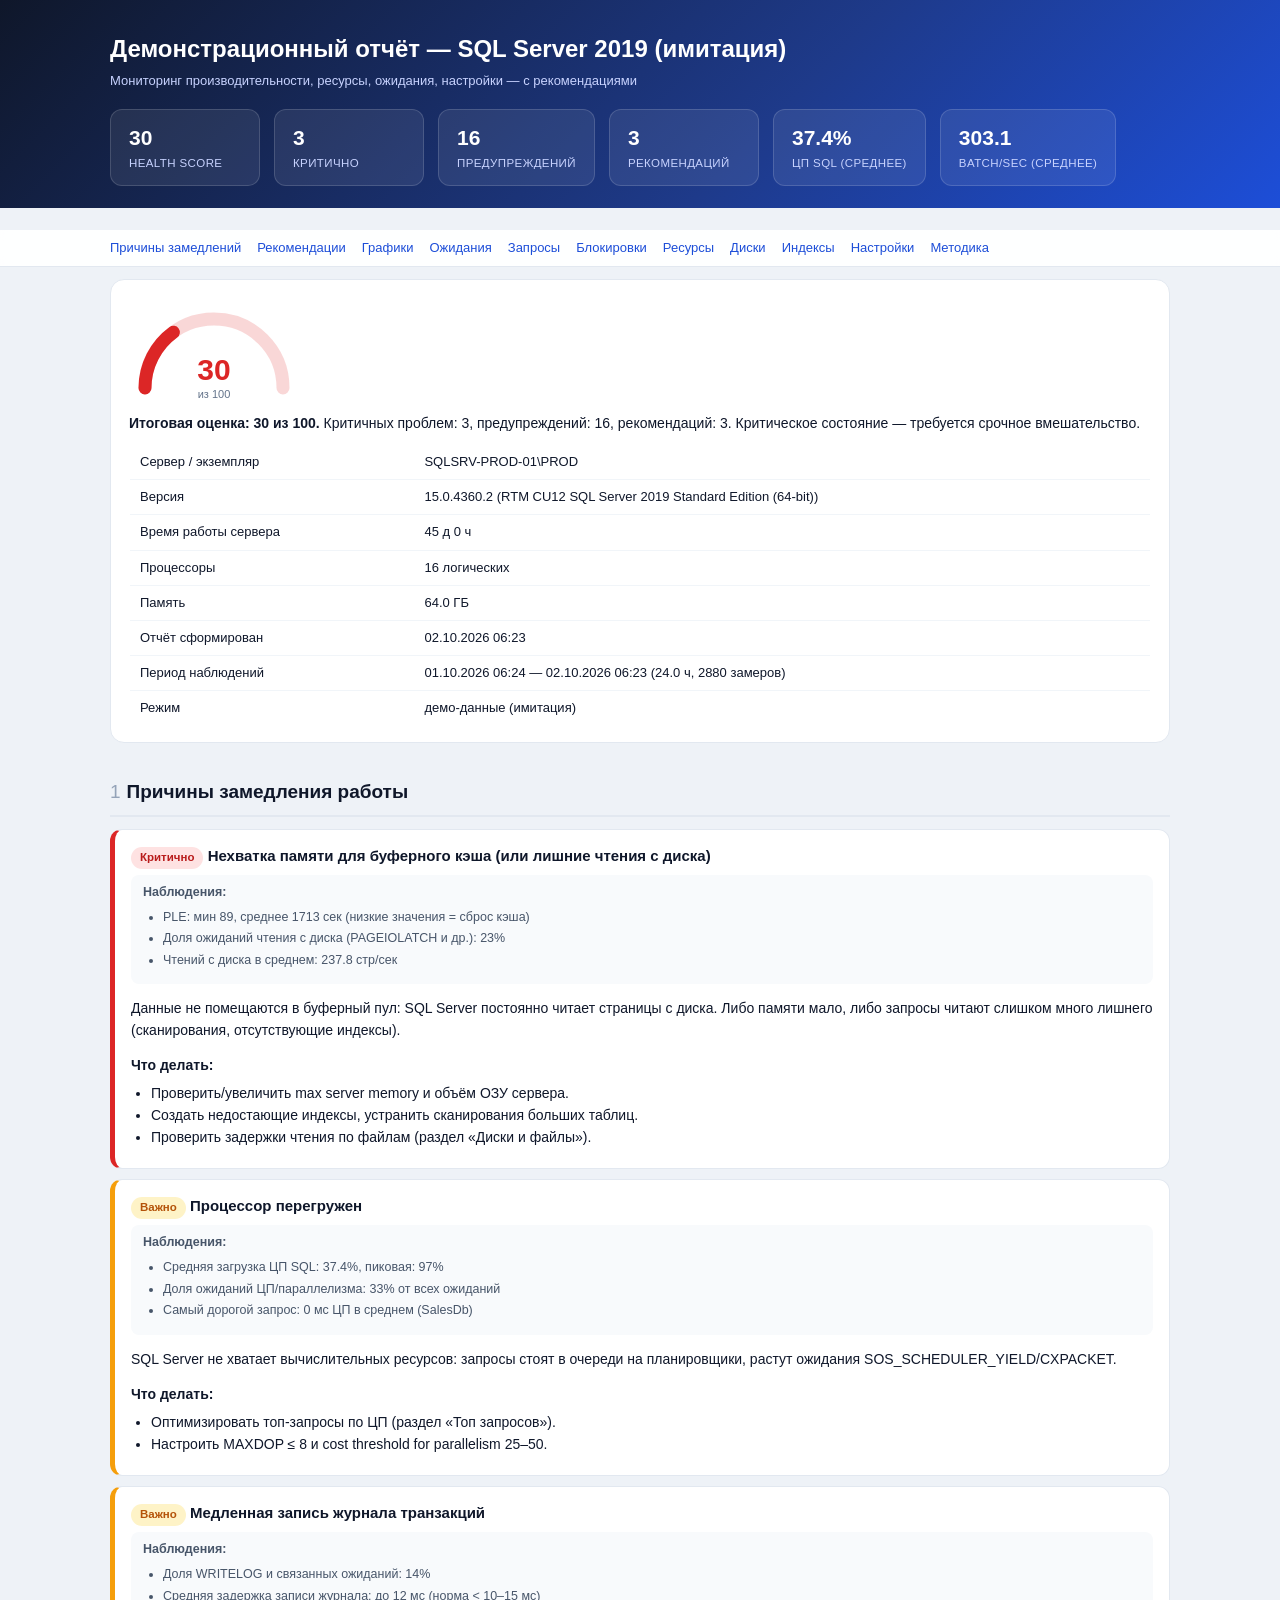
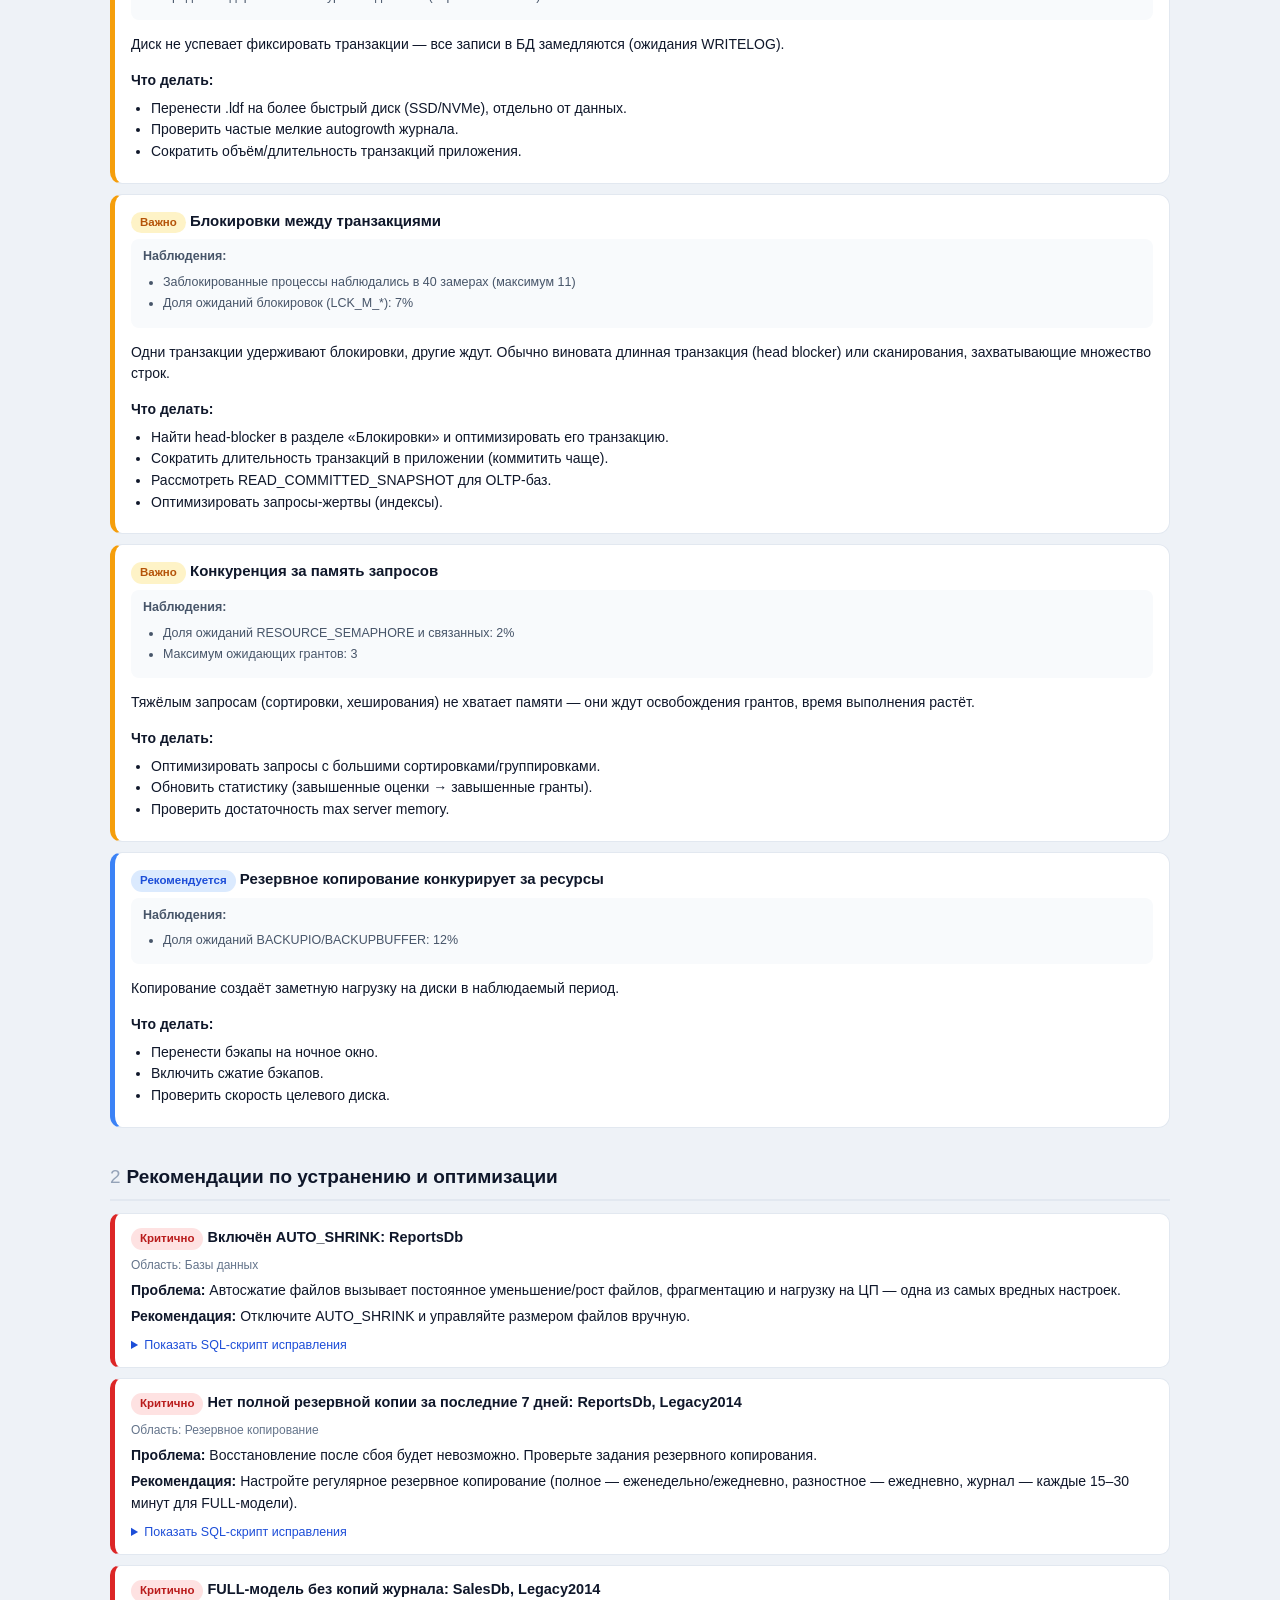
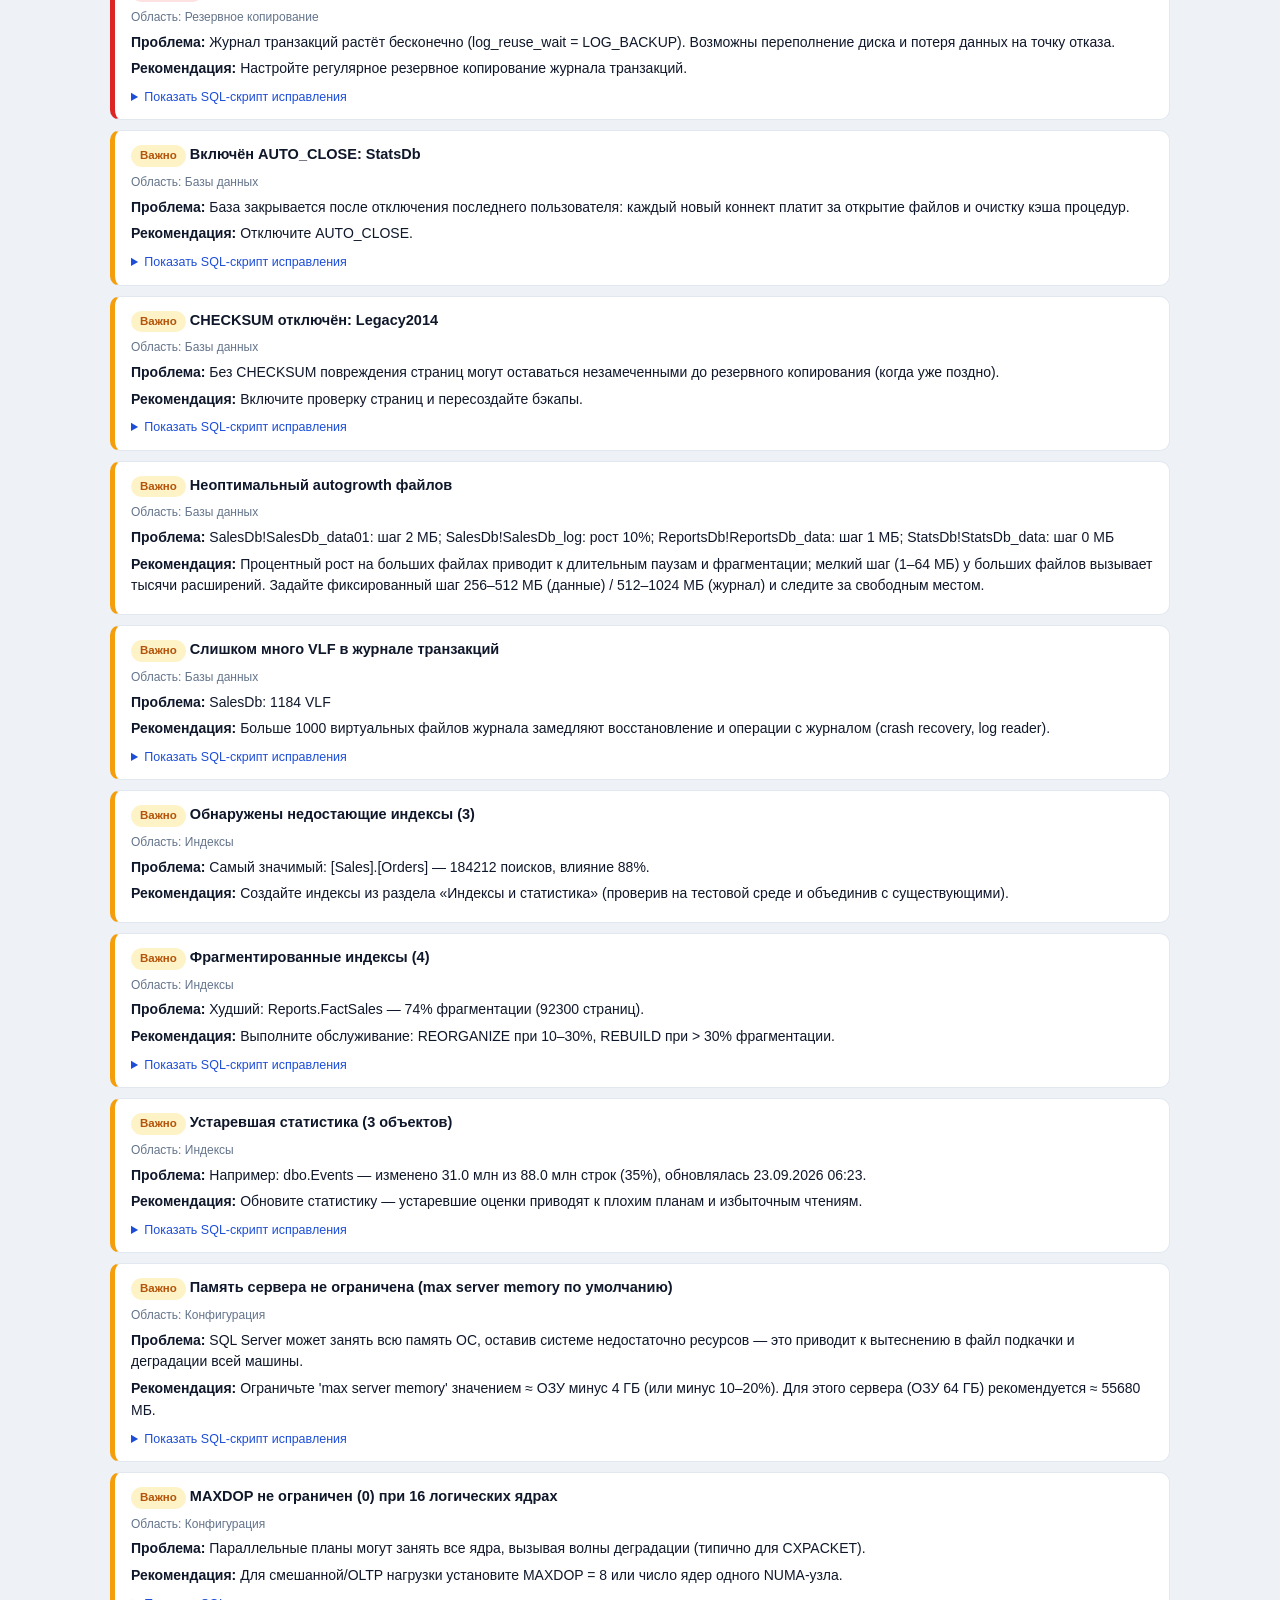
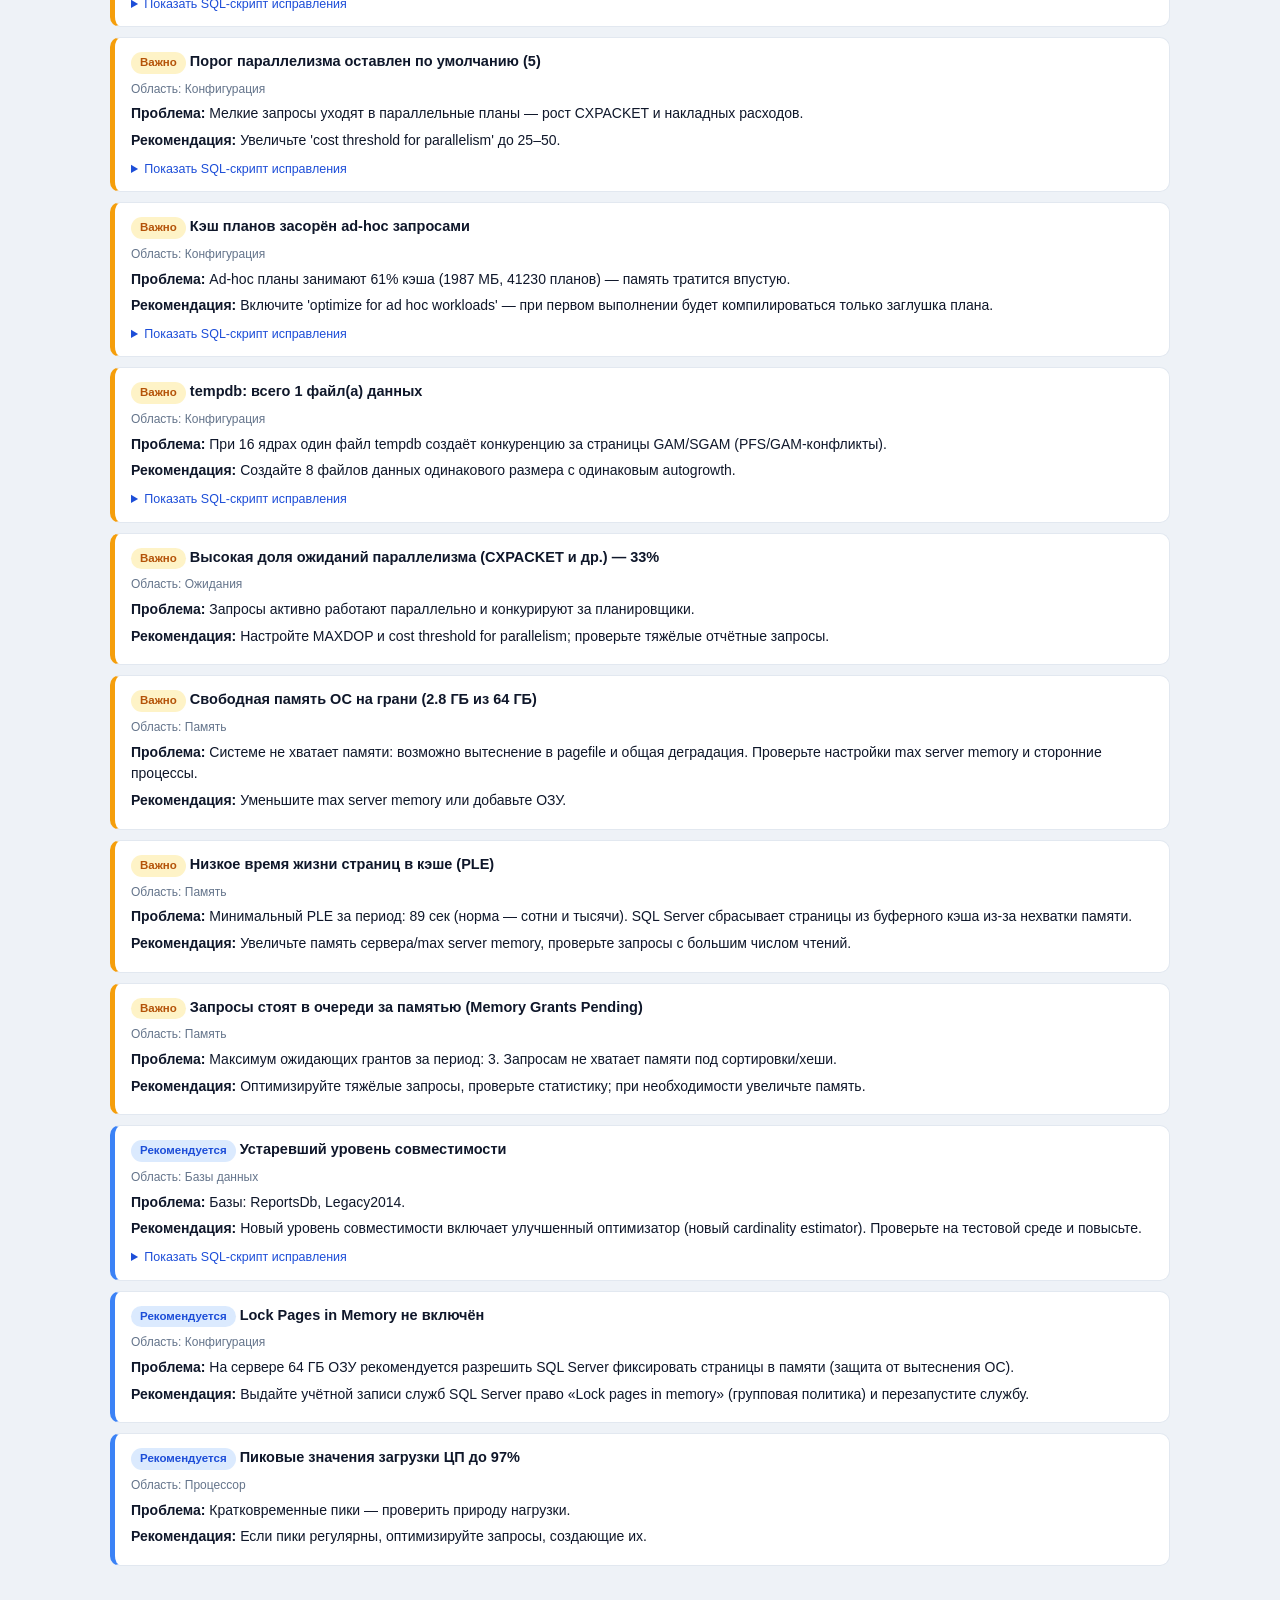
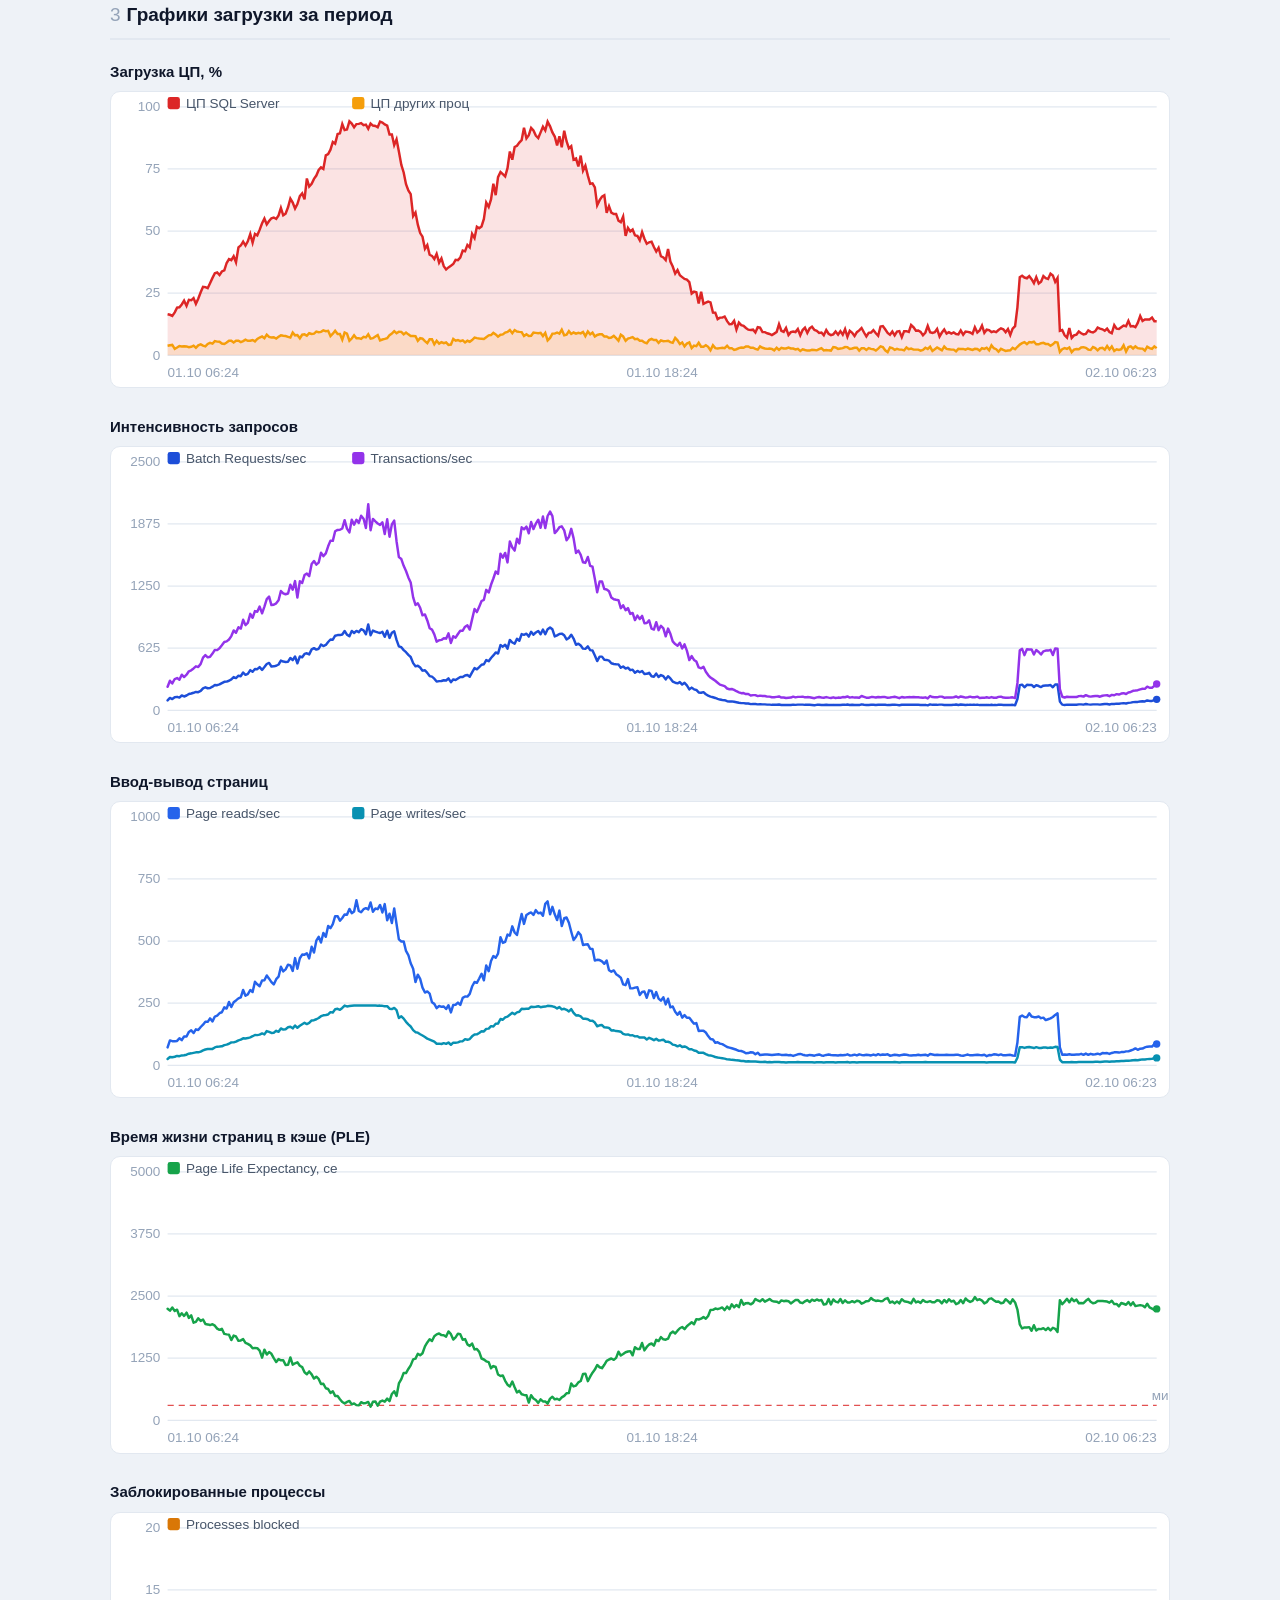
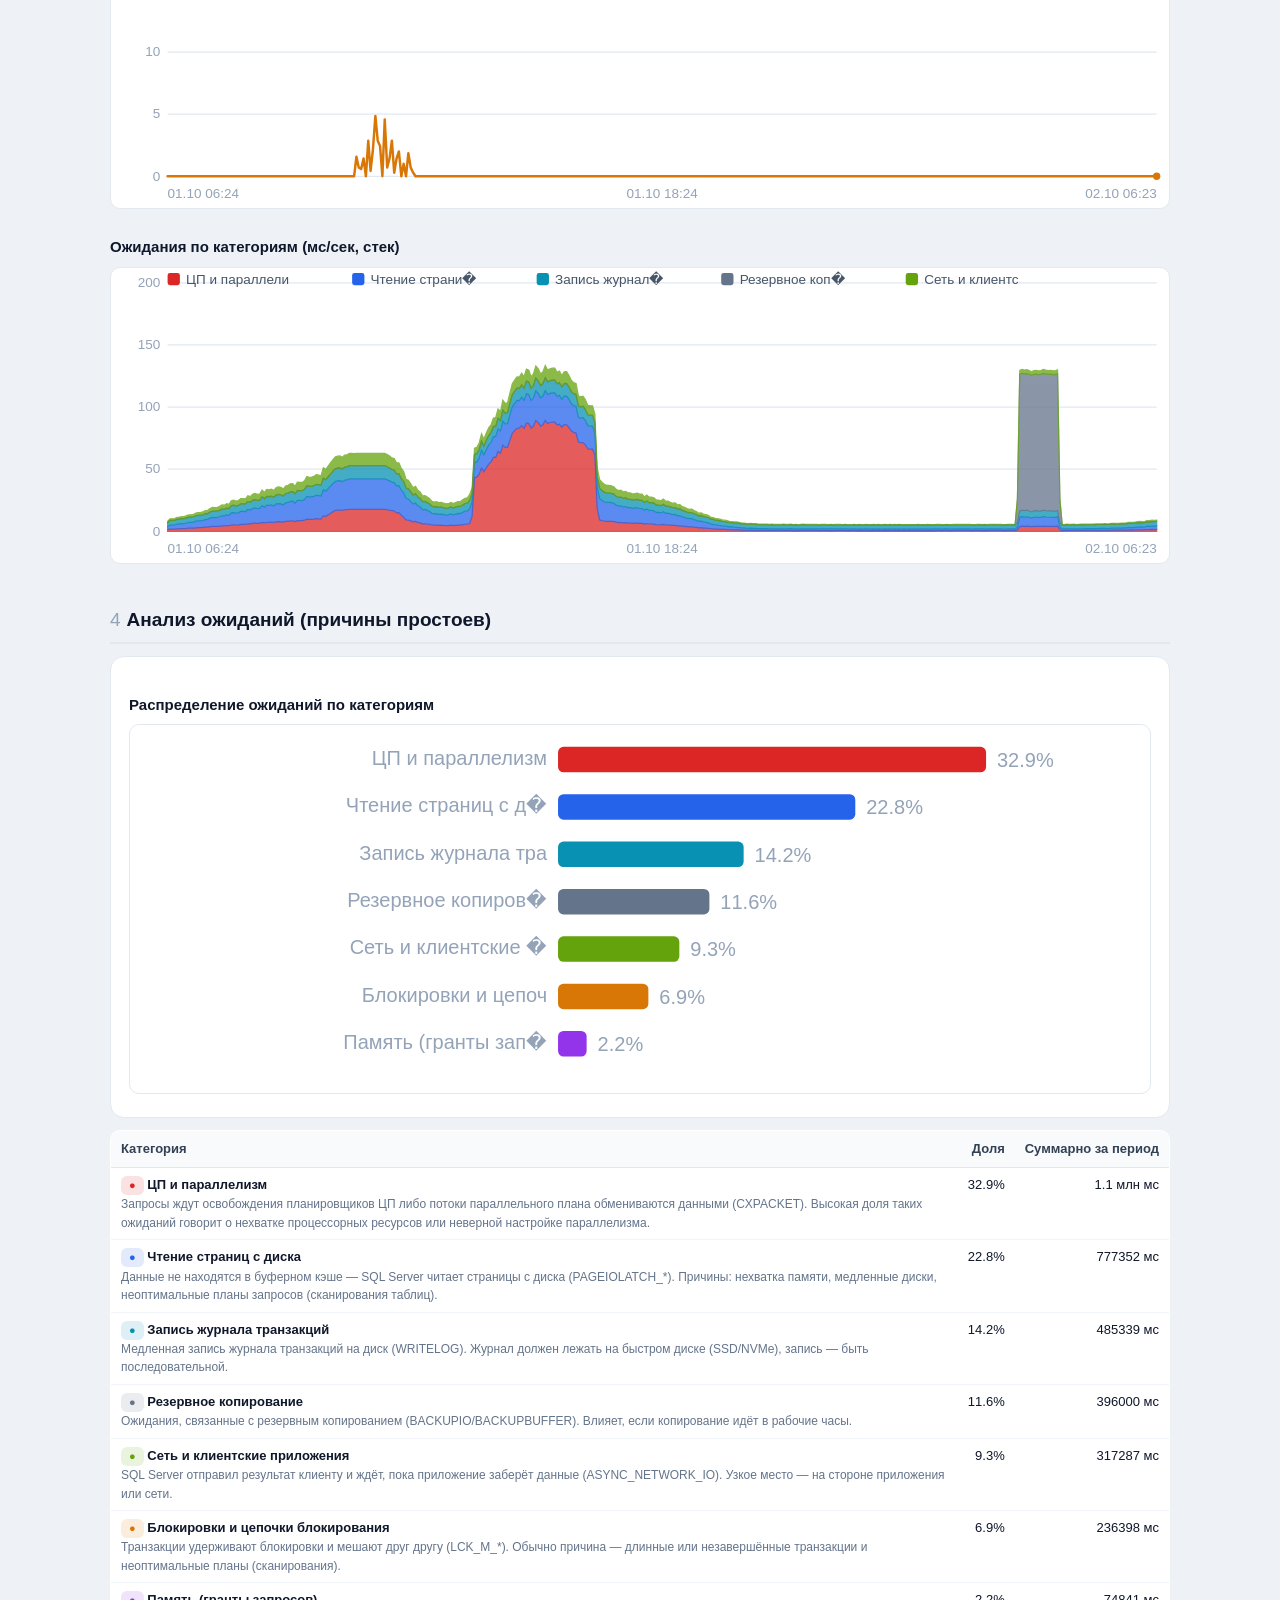
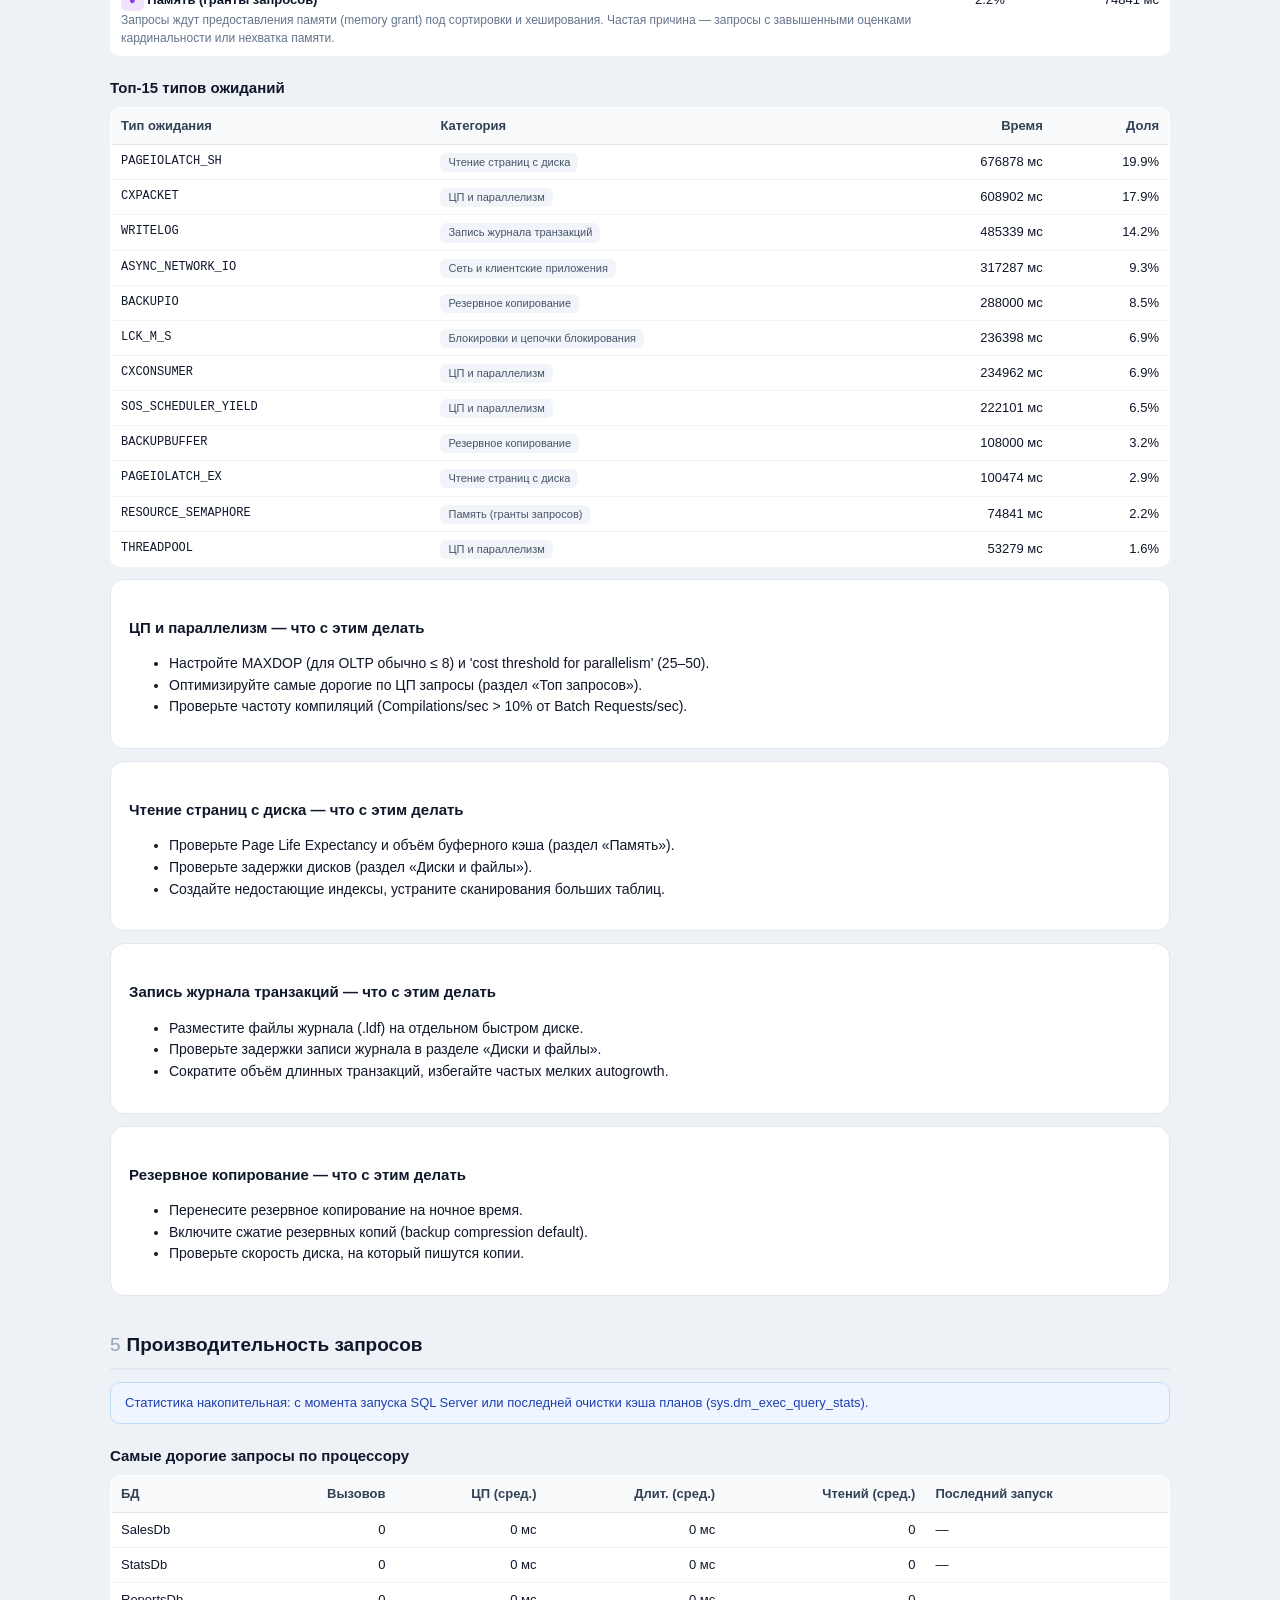
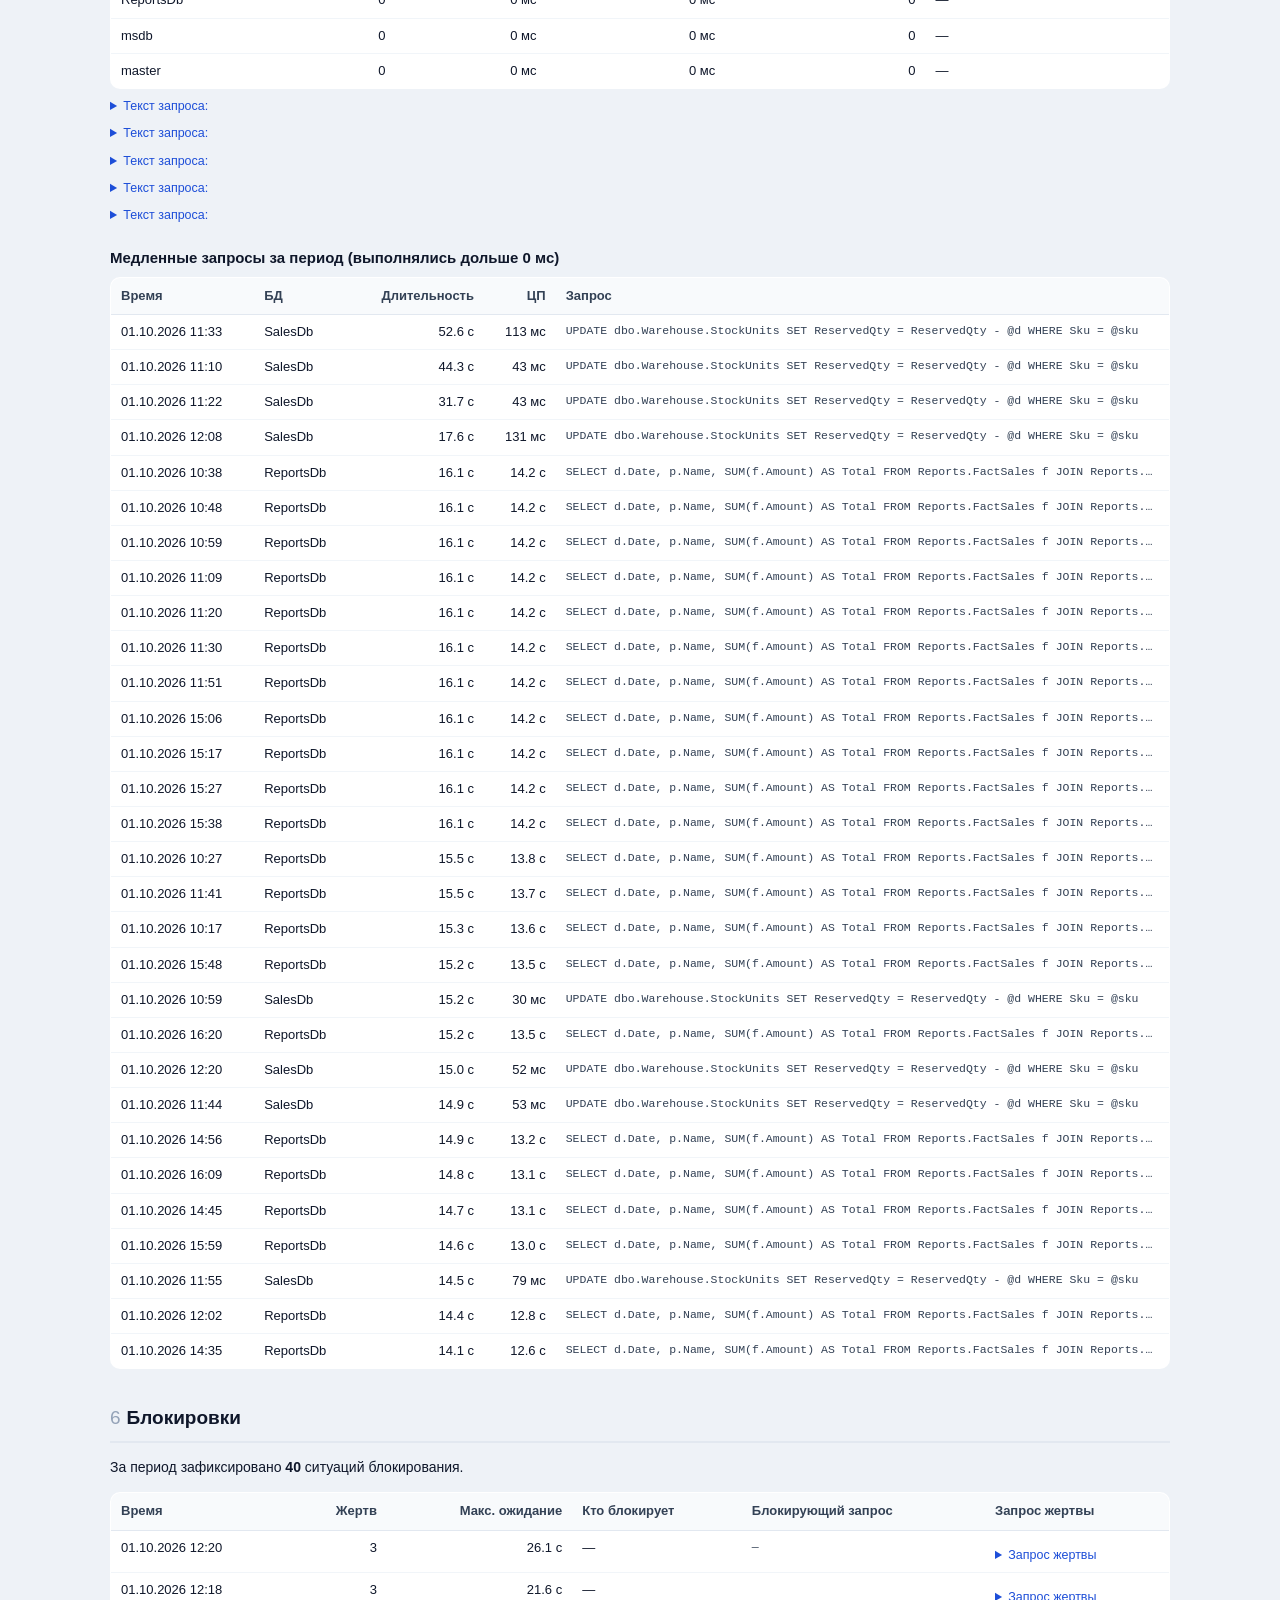
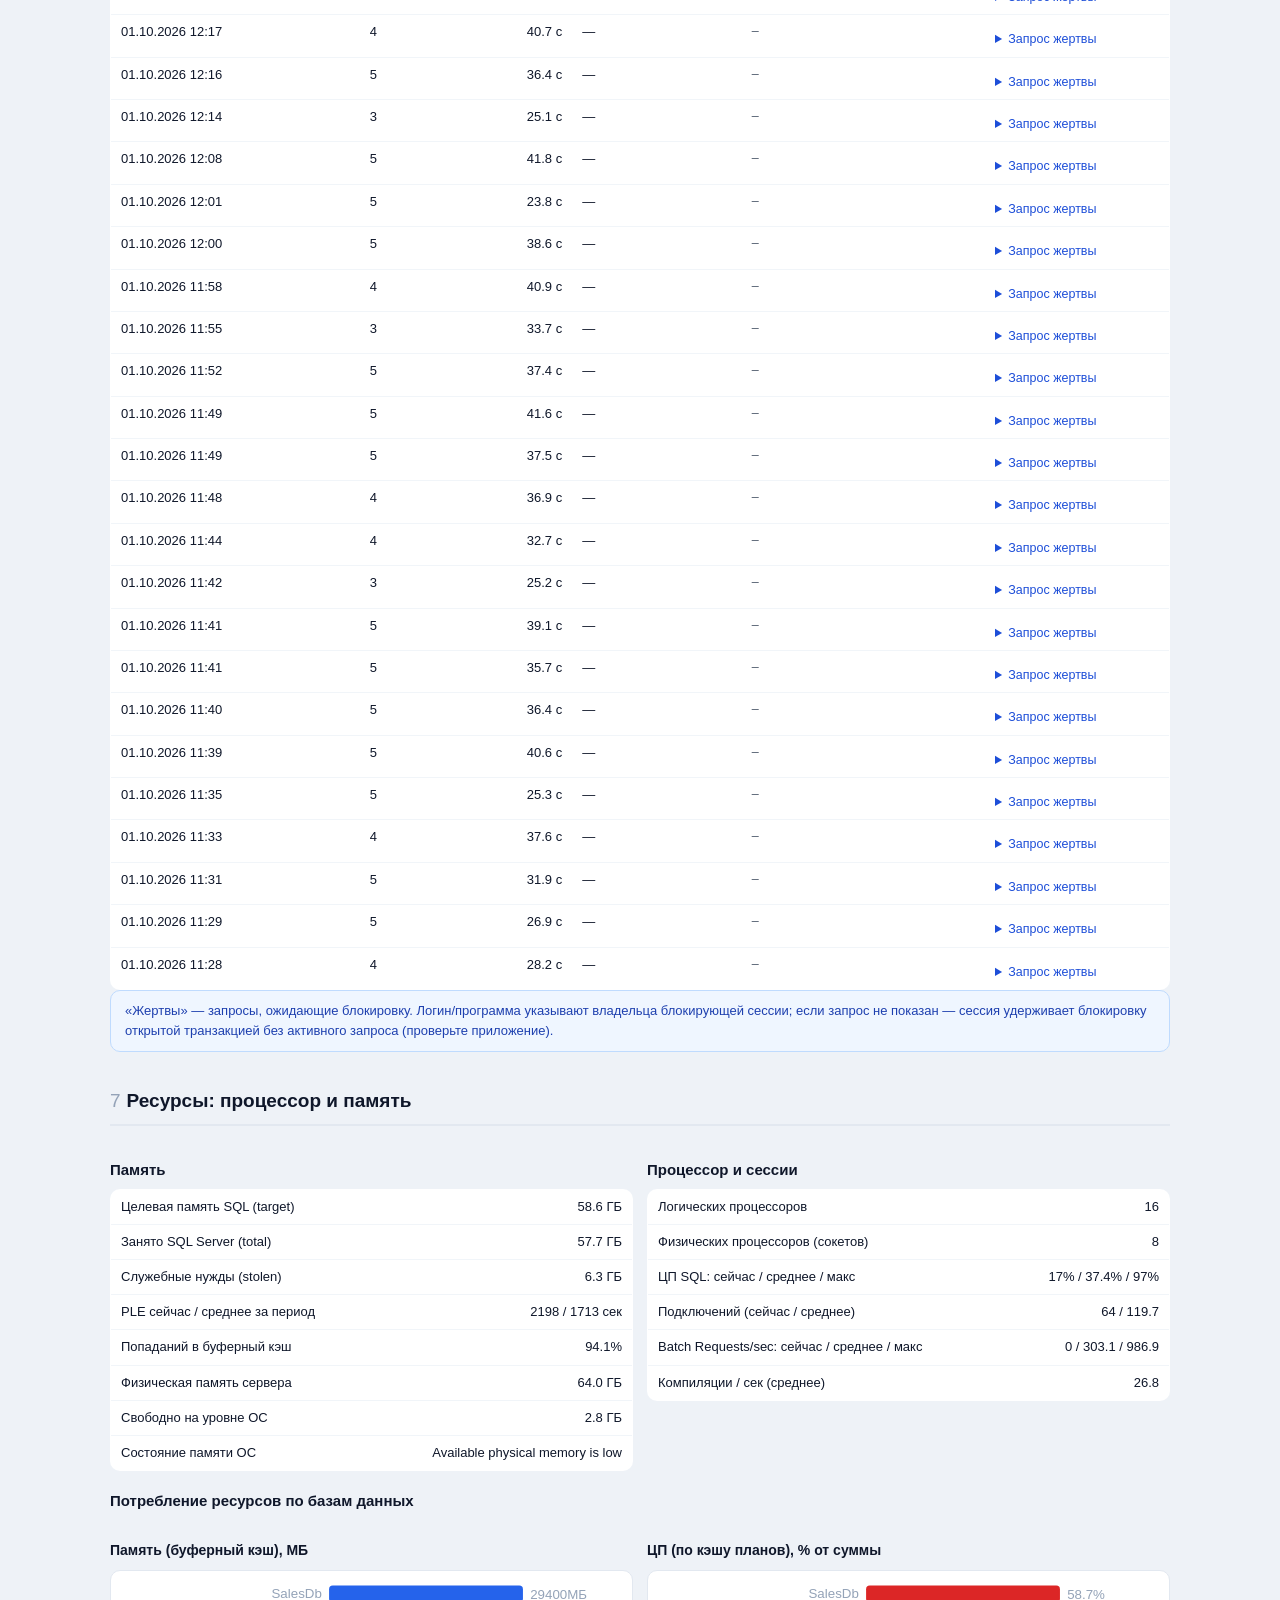
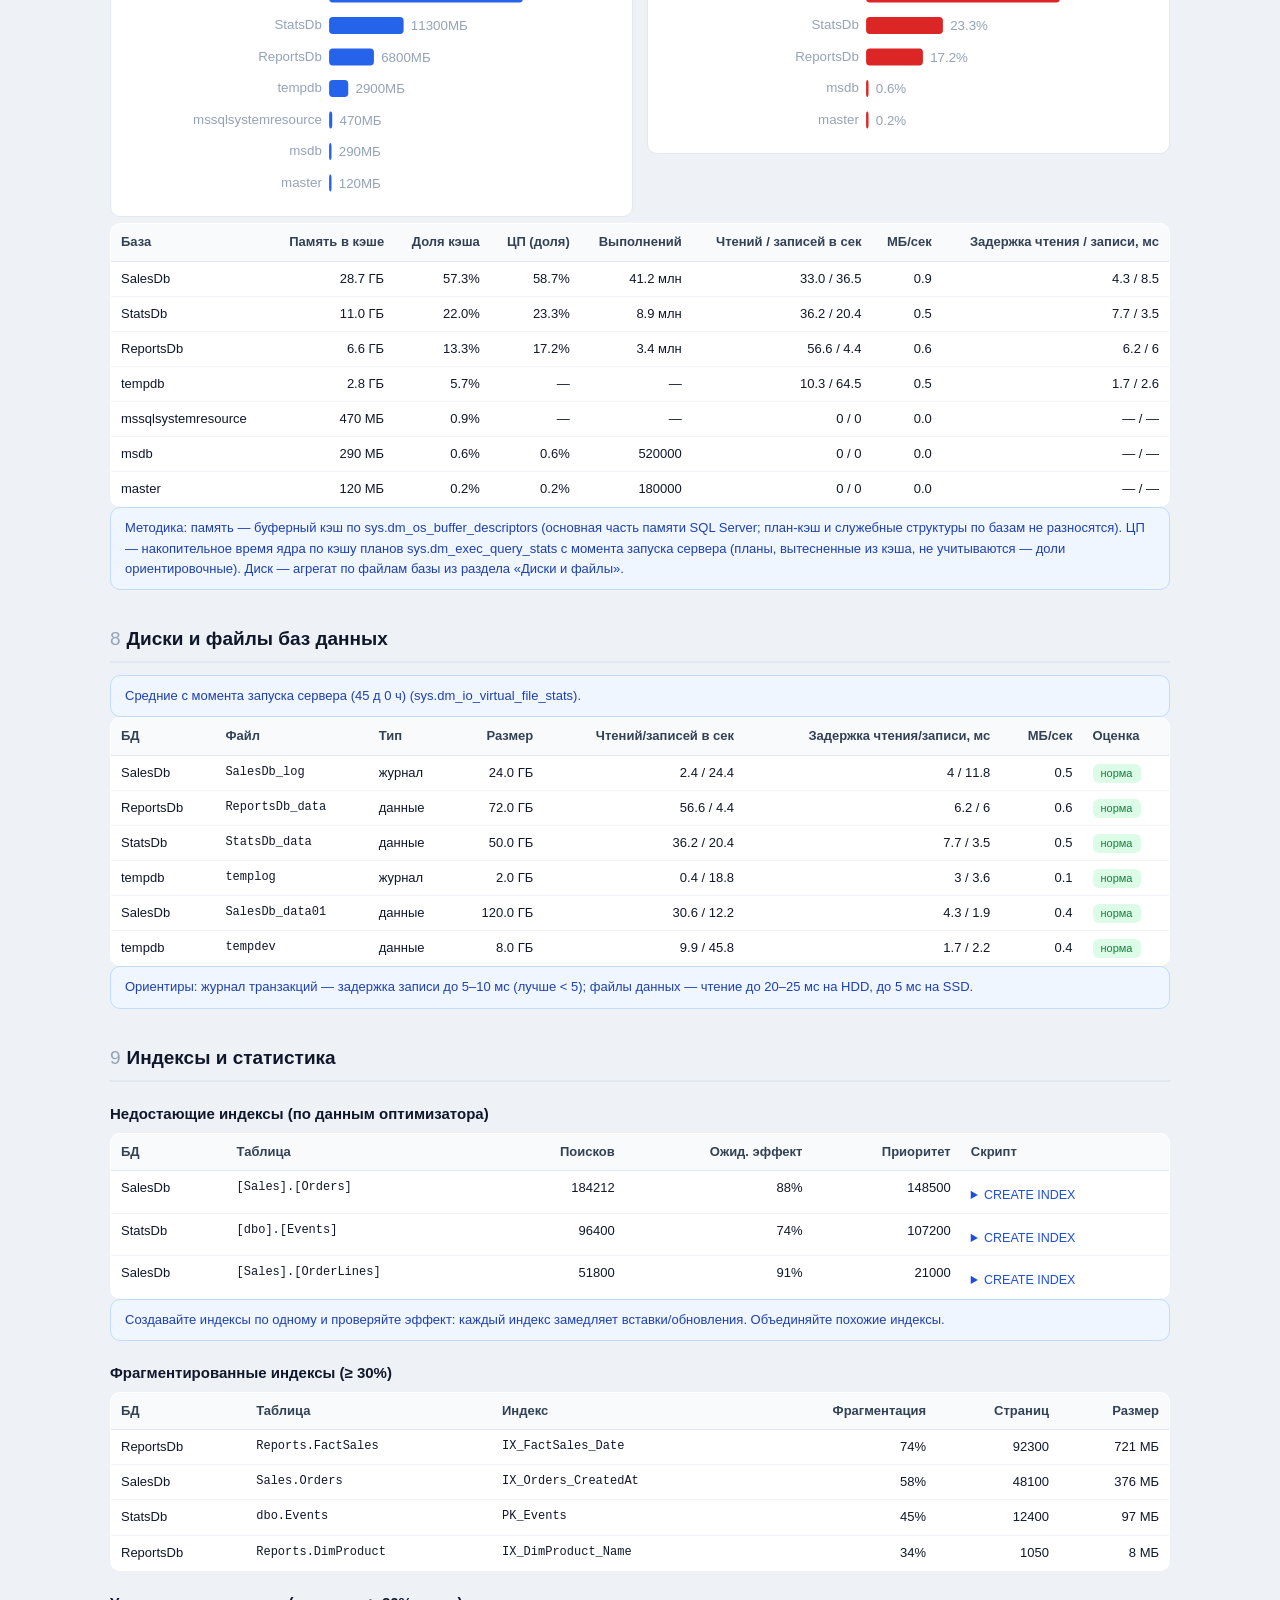
==== Демо-отчёт (Go-версия).html @ 81100adf "1" ====
<!DOCTYPE html><html lang='ru'><head><meta charset='utf-8'>
<meta name='viewport' content='width=device-width, initial-scale=1'>
<title>Демонстрационный отчёт — SQL Server 2019 (имитация)</title><style>
:root{--ink:#0f172a;--mut:#64748b;--line:#e2e8f0;--bg:#eef2f7;--card:#fff;--acc:#1d4ed8}
*{box-sizing:border-box}
body{margin:0;font:14px/1.55 'Segoe UI',Roboto,Arial,sans-serif;color:var(--ink);background:var(--bg)}
a{color:var(--acc);text-decoration:none}a:hover{text-decoration:underline}
.wrap{max-width:1100px;margin:0 auto;padding:0 20px 60px}
header.rep{background:linear-gradient(135deg,#0f172a 0%,#1e3a8a 60%,#1d4ed8 100%);color:#fff;
 padding:30px 20px 22px;margin-bottom:22px}
header.rep .wrap{padding-bottom:0}
h1{margin:0 0 4px;font-size:24px;font-weight:700}
.sub{color:#c7d2fe;font-size:13px}
.grid{display:flex;flex-wrap:wrap;gap:14px;margin-top:18px}
.kpi{background:rgba(255,255,255,.08);border:1px solid rgba(255,255,255,.15);border-radius:12px;
 padding:12px 18px;min-width:150px}
.kpi .v{font-size:21px;font-weight:700}
.kpi .l{font-size:11.5px;color:#c7d2fe;text-transform:uppercase;letter-spacing:.4px}
nav{position:sticky;top:0;background:#ffffffee;backdrop-filter:blur(6px);border-bottom:1px solid var(--line);
 z-index:5;padding:8px 20px;font-size:13px}
nav .wrap{padding-bottom:0;display:flex;flex-wrap:wrap;gap:4px 16px}
h2{font-size:19px;margin:34px 0 12px;padding-bottom:8px;border-bottom:2px solid var(--line)}
h2 .num{color:#94a3b8;font-weight:500;margin-right:6px}
h3{font-size:15px;margin:20px 0 8px}
.card{background:var(--card);border:1px solid var(--line);border-radius:14px;padding:16px 18px;margin:12px 0}
table{width:100%;border-collapse:collapse;font-size:13px;background:var(--card);
 border:1px solid var(--line);border-radius:10px;overflow:hidden}
th{background:#f8fafc;text-align:left;padding:8px 10px;font-weight:600;color:#334155;
 border-bottom:1px solid var(--line);white-space:nowrap}
td{padding:7px 10px;border-bottom:1px solid #f1f5f9;vertical-align:top}
tr:last-child td{border-bottom:0}
tr:hover td{background:#f8fafc}
td.r,th.r{text-align:right;white-space:nowrap}
.mono{font-family:Consolas,Menlo,monospace;font-size:12px}
.badge{display:inline-block;padding:2px 9px;border-radius:20px;font-size:11.5px;font-weight:600;white-space:nowrap}
.c-crit{background:#fee2e2;color:#b91c1c}.c-warn{background:#fef3c7;color:#b45309}
.c-info{background:#dbeafe;color:#1d4ed8}.c-ok{background:#dcfce7;color:#15803d}
.tag{display:inline-block;padding:1px 8px;border-radius:6px;font-size:11px;background:#f1f5f9;color:#475569}
.tag.red{background:#fee2e2;color:#b91c1c}.tag.amber{background:#fef3c7;color:#b45309}
.tag.green{background:#dcfce7;color:#15803d}
.finding{border:1px solid var(--line);border-left:5px solid #94a3b8;border-radius:10px;
 background:var(--card);padding:12px 16px;margin:10px 0}
.finding.critical{border-left-color:#dc2626}.finding.warning{border-left-color:#f59e0b}
.finding.info{border-left-color:#3b82f6}.finding.ok{border-left-color:#16a34a}
.finding h4{margin:0 0 6px;font-size:14.5px}
.finding .meta{font-size:12px;color:var(--mut);margin-bottom:4px}
.finding p{margin:5px 0}
details{margin-top:8px}
details summary{cursor:pointer;font-size:12.5px;color:var(--acc);user-select:none}
details pre{background:#0f172a;color:#e2e8f0;border-radius:8px;padding:12px 14px;overflow-x:auto;
 font-size:12px;line-height:1.5}
.cause{border:1px solid var(--line);border-radius:12px;background:var(--card);padding:14px 16px;margin:10px 0}
.cause.critical{border-left:5px solid #dc2626}.cause.warning{border-left:5px solid #f59e0b}
.cause.info{border-left:5px solid #3b82f6}.cause.ok{border-left:5px solid #16a34a}
.cause h4{margin:0 0 6px;font-size:15px}
.cause ul{margin:6px 0;padding-left:20px}
.evidence{font-size:12.5px;color:#475569;background:#f8fafc;border-radius:8px;padding:8px 12px;margin:6px 0}
.evidence li{margin:2px 0}
.chart{width:100%;height:auto;background:var(--card);border:1px solid var(--line);border-radius:10px}
.chart text{font-family:'Segoe UI',Roboto,Arial,sans-serif}
.gridline{stroke:#e2e8f0;stroke-width:1}
.axis{font-size:11px;fill:#94a3b8}
.qtext{max-width:520px;overflow:hidden;text-overflow:ellipsis;white-space:nowrap;
 font-family:Consolas,Menlo,monospace;font-size:11.5px;color:#334155}
.two{display:grid;grid-template-columns:1fr 1fr;gap:14px}
@media(max-width:900px){.two{grid-template-columns:1fr}}
.note{background:#eff6ff;border:1px solid #bfdbfe;border-radius:10px;padding:10px 14px;font-size:13px;color:#1e40af}
.warnbox{background:#fffbeb;border:1px solid #fde68a;border-radius:10px;padding:10px 14px;font-size:13px;color:#92400e}
.footer{color:var(--mut);font-size:12px;text-align:center;margin-top:40px}
@media print{nav{display:none}body{background:#fff}.card,table{box-shadow:none}}
</style></head><body>
<header class='rep'><div class='wrap'>
<h1>Демонстрационный отчёт — SQL Server 2019 (имитация)</h1>
<div class='sub'>Мониторинг производительности, ресурсы, ожидания, настройки — с рекомендациями</div>
<div class='grid'><div class='kpi'><div class='v'>30</div><div class='l'>Health score</div></div><div class='kpi'><div class='v'>3</div><div class='l'>Критично</div></div><div class='kpi'><div class='v'>16</div><div class='l'>Предупреждений</div></div><div class='kpi'><div class='v'>3</div><div class='l'>Рекомендаций</div></div><div class='kpi'><div class='v'>37.4%</div><div class='l'>ЦП SQL (среднее)</div></div><div class='kpi'><div class='v'>303.1</div><div class='l'>Batch/sec (среднее)</div></div></div>
</div></header>
<nav><div class='wrap'><a href='#causes'>Причины замедлений</a>
<a href='#recs'>Рекомендации</a><a href='#charts'>Графики</a><a href='#waits'>Ожидания</a>
<a href='#queries'>Запросы</a><a href='#blocking'>Блокировки</a><a href='#resources'>Ресурсы</a>
<a href='#disks'>Диски</a><a href='#indexes'>Индексы</a><a href='#settings'>Настройки</a>
<a href='#method'>Методика</a></div></nav>
<div class='wrap'>
<div class='card score-wrap'>
  <div><svg viewBox='0 0 170 110' width='170' height='110' role='img'><path d='M 16.0 92.0 A 69.0 69.0 0 0 1 154.0 92.0' fill='none' stroke='#dc2626' stroke-width='13' stroke-linecap='round' opacity='.18'/><path d='M 16.0 92.0 A 69.0 69.0 0 0 1 44.4 36.2' fill='none' stroke='#dc2626' stroke-width='13' stroke-linecap='round'/><text x='85' y='84' text-anchor='middle' font-size='30' font-weight='700' fill='#dc2626'>30</text><text x='85' y='102' text-anchor='middle' font-size='11' fill='#64748b'>из 100</text></svg></div>
  <div style='flex:1'>
    <b>Итоговая оценка: 30 из 100.</b> Критичных проблем: 3, предупреждений: 16, рекомендаций: 3. Критическое состояние — требуется срочное вмешательство.
    <table style='margin-top:10px'><tr><td>Сервер / экземпляр</td><td>SQLSRV-PROD-01\PROD</td></tr><tr><td>Версия</td><td>15.0.4360.2 (RTM CU12 SQL Server 2019 Standard Edition (64-bit))</td></tr><tr><td>Время работы сервера</td><td>45 д 0 ч</td></tr><tr><td>Процессоры</td><td>16 логических</td></tr><tr><td>Память</td><td>64.0 ГБ</td></tr><tr><td>Отчёт сформирован</td><td>02.10.2026 06:23</td></tr><tr><td>Период наблюдений</td><td>01.10.2026 06:24 — 02.10.2026 06:23 (24.0 ч, 2880 замеров)</td></tr><tr><td>Режим</td><td>демо-данные (имитация)</td></tr></table>
  </div>
</div><h2 id='causes'><span class='num'>1</span>Причины замедления работы</h2><div class='cause critical'><h4><span class='badge c-crit'>Критично</span> Нехватка памяти для буферного кэша (или лишние чтения с диска)</h4><div class='evidence'><b>Наблюдения:</b><ul><li>PLE: мин 89, среднее 1713 сек (низкие значения = сброс кэша)</li><li>Доля ожиданий чтения с диска (PAGEIOLATCH и др.): 23%</li><li>Чтений с диска в среднем: 237.8 стр/сек</li></ul></div><p>Данные не помещаются в буферный пул: SQL Server постоянно читает страницы с диска. Либо памяти мало, либо запросы читают слишком много лишнего (сканирования, отсутствующие индексы).</p><b>Что делать:</b><ul><li>Проверить/увеличить max server memory и объём ОЗУ сервера.</li><li>Создать недостающие индексы, устранить сканирования больших таблиц.</li><li>Проверить задержки чтения по файлам (раздел «Диски и файлы»).</li></ul></div><div class='cause warning'><h4><span class='badge c-warn'>Важно</span> Процессор перегружен</h4><div class='evidence'><b>Наблюдения:</b><ul><li>Средняя загрузка ЦП SQL: 37.4%, пиковая: 97%</li><li>Доля ожиданий ЦП/параллелизма: 33% от всех ожиданий</li><li>Самый дорогой запрос: 0 мс ЦП в среднем (SalesDb)</li></ul></div><p>SQL Server не хватает вычислительных ресурсов: запросы стоят в очереди на планировщики, растут ожидания SOS_SCHEDULER_YIELD/CXPACKET.</p><b>Что делать:</b><ul><li>Оптимизировать топ-запросы по ЦП (раздел «Топ запросов»).</li><li>Настроить MAXDOP ≤ 8 и cost threshold for parallelism 25–50.</li></ul></div><div class='cause warning'><h4><span class='badge c-warn'>Важно</span> Медленная запись журнала транзакций</h4><div class='evidence'><b>Наблюдения:</b><ul><li>Доля WRITELOG и связанных ожиданий: 14%</li><li>Средняя задержка записи журнала: до 12 мс (норма &lt; 10–15 мс)</li></ul></div><p>Диск не успевает фиксировать транзакции — все записи в БД замедляются (ожидания WRITELOG).</p><b>Что делать:</b><ul><li>Перенести .ldf на более быстрый диск (SSD/NVMe), отдельно от данных.</li><li>Проверить частые мелкие autogrowth журнала.</li><li>Сократить объём/длительность транзакций приложения.</li></ul></div><div class='cause warning'><h4><span class='badge c-warn'>Важно</span> Блокировки между транзакциями</h4><div class='evidence'><b>Наблюдения:</b><ul><li>Заблокированные процессы наблюдались в 40 замерах (максимум 11)</li><li>Доля ожиданий блокировок (LCK_M_*): 7%</li></ul></div><p>Одни транзакции удерживают блокировки, другие ждут. Обычно виновата длинная транзакция (head blocker) или сканирования, захватывающие множество строк.</p><b>Что делать:</b><ul><li>Найти head-blocker в разделе «Блокировки» и оптимизировать его транзакцию.</li><li>Сократить длительность транзакций в приложении (коммитить чаще).</li><li>Рассмотреть READ_COMMITTED_SNAPSHOT для OLTP-баз.</li><li>Оптимизировать запросы-жертвы (индексы).</li></ul></div><div class='cause warning'><h4><span class='badge c-warn'>Важно</span> Конкуренция за память запросов</h4><div class='evidence'><b>Наблюдения:</b><ul><li>Доля ожиданий RESOURCE_SEMAPHORE и связанных: 2%</li><li>Максимум ожидающих грантов: 3</li></ul></div><p>Тяжёлым запросам (сортировки, хеширования) не хватает памяти — они ждут освобождения грантов, время выполнения растёт.</p><b>Что делать:</b><ul><li>Оптимизировать запросы с большими сортировками/группировками.</li><li>Обновить статистику (завышенные оценки → завышенные гранты).</li><li>Проверить достаточность max server memory.</li></ul></div><div class='cause info'><h4><span class='badge c-info'>Рекомендуется</span> Резервное копирование конкурирует за ресурсы</h4><div class='evidence'><b>Наблюдения:</b><ul><li>Доля ожиданий BACKUPIO/BACKUPBUFFER: 12%</li></ul></div><p>Копирование создаёт заметную нагрузку на диски в наблюдаемый период.</p><b>Что делать:</b><ul><li>Перенести бэкапы на ночное окно.</li><li>Включить сжатие бэкапов.</li><li>Проверить скорость целевого диска.</li></ul></div><h2 id='recs'><span class='num'>2</span>Рекомендации по устранению и оптимизации</h2><div class='finding critical'><h4><span class='badge c-crit'>Критично</span> Включён AUTO_SHRINK: ReportsDb</h4><div class='meta'>Область: Базы данных</div><p><b>Проблема:</b> Автосжатие файлов вызывает постоянное уменьшение/рост файлов, фрагментацию и нагрузку на ЦП — одна из самых вредных настроек.</p><p><b>Рекомендация:</b> Отключите AUTO_SHRINK и управляйте размером файлов вручную.</p><details><summary>Показать SQL-скрипт исправления</summary><pre>ALTER DATABASE [ReportsDb] SET AUTO_SHRINK OFF;</pre></details></div><div class='finding critical'><h4><span class='badge c-crit'>Критично</span> Нет полной резервной копии за последние 7 дней: ReportsDb, Legacy2014</h4><div class='meta'>Область: Резервное копирование</div><p><b>Проблема:</b> Восстановление после сбоя будет невозможно. Проверьте задания резервного копирования.</p><p><b>Рекомендация:</b> Настройте регулярное резервное копирование (полное — еженедельно/ежедневно, разностное — ежедневно, журнал — каждые 15–30 минут для FULL-модели).</p><details><summary>Показать SQL-скрипт исправления</summary><pre>BACKUP DATABASE [ReportsDb] TO DISK = N&#39;D:\Backup\ReportsDb.bak&#39; WITH COMPRESSION, INIT, CHECKSUM;
BACKUP DATABASE [Legacy2014] TO DISK = N&#39;D:\Backup\Legacy2014.bak&#39; WITH COMPRESSION, INIT, CHECKSUM;</pre></details></div><div class='finding critical'><h4><span class='badge c-crit'>Критично</span> FULL-модель без копий журнала: SalesDb, Legacy2014</h4><div class='meta'>Область: Резервное копирование</div><p><b>Проблема:</b> Журнал транзакций растёт бесконечно (log_reuse_wait = LOG_BACKUP). Возможны переполнение диска и потеря данных на точку отказа.</p><p><b>Рекомендация:</b> Настройте регулярное резервное копирование журнала транзакций.</p><details><summary>Показать SQL-скрипт исправления</summary><pre>BACKUP LOG [SalesDb] TO DISK = N&#39;D:\Backup\SalesDb_log.trn&#39; WITH COMPRESSION, INIT;
BACKUP LOG [Legacy2014] TO DISK = N&#39;D:\Backup\Legacy2014_log.trn&#39; WITH COMPRESSION, INIT;</pre></details></div><div class='finding warning'><h4><span class='badge c-warn'>Важно</span> Включён AUTO_CLOSE: StatsDb</h4><div class='meta'>Область: Базы данных</div><p><b>Проблема:</b> База закрывается после отключения последнего пользователя: каждый новый коннект платит за открытие файлов и очистку кэша процедур.</p><p><b>Рекомендация:</b> Отключите AUTO_CLOSE.</p><details><summary>Показать SQL-скрипт исправления</summary><pre>ALTER DATABASE [StatsDb] SET AUTO_CLOSE OFF;</pre></details></div><div class='finding warning'><h4><span class='badge c-warn'>Важно</span> CHECKSUM отключён: Legacy2014</h4><div class='meta'>Область: Базы данных</div><p><b>Проблема:</b> Без CHECKSUM повреждения страниц могут оставаться незамеченными до резервного копирования (когда уже поздно).</p><p><b>Рекомендация:</b> Включите проверку страниц и пересоздайте бэкапы.</p><details><summary>Показать SQL-скрипт исправления</summary><pre>ALTER DATABASE [Legacy2014] SET PAGE_VERIFY CHECKSUM;</pre></details></div><div class='finding warning'><h4><span class='badge c-warn'>Важно</span> Неоптимальный autogrowth файлов</h4><div class='meta'>Область: Базы данных</div><p><b>Проблема:</b> SalesDb!SalesDb_data01: шаг 2 МБ; SalesDb!SalesDb_log: рост 10%; ReportsDb!ReportsDb_data: шаг 1 МБ; StatsDb!StatsDb_data: шаг 0 МБ</p><p><b>Рекомендация:</b> Процентный рост на больших файлах приводит к длительным паузам и фрагментации; мелкий шаг (1–64 МБ) у больших файлов вызывает тысячи расширений. Задайте фиксированный шаг 256–512 МБ (данные) / 512–1024 МБ (журнал) и следите за свободным местом.</p></div><div class='finding warning'><h4><span class='badge c-warn'>Важно</span> Слишком много VLF в журнале транзакций</h4><div class='meta'>Область: Базы данных</div><p><b>Проблема:</b> SalesDb: 1184 VLF</p><p><b>Рекомендация:</b> Больше 1000 виртуальных файлов журнала замедляют восстановление и операции с журналом (crash recovery, log reader).</p><details><summary>Показать SQL-скрипт исправления</summary><pre>Уменьшите журнал до минимума и заново увеличьте крупными порциями (ALTER DATABASE ... MODIFY FILE (SIZE=...)).</pre></details></div><div class='finding warning'><h4><span class='badge c-warn'>Важно</span> Обнаружены недостающие индексы (3)</h4><div class='meta'>Область: Индексы</div><p><b>Проблема:</b> Самый значимый: [Sales].[Orders] — 184212 поисков, влияние 88%.</p><p><b>Рекомендация:</b> Создайте индексы из раздела «Индексы и статистика» (проверив на тестовой среде и объединив с существующими).</p></div><div class='finding warning'><h4><span class='badge c-warn'>Важно</span> Фрагментированные индексы (4)</h4><div class='meta'>Область: Индексы</div><p><b>Проблема:</b> Худший: Reports.FactSales — 74% фрагментации (92300 страниц).</p><p><b>Рекомендация:</b> Выполните обслуживание: REORGANIZE при 10–30%, REBUILD при &gt; 30% фрагментации.</p><details><summary>Показать SQL-скрипт исправления</summary><pre>USE [ReportsDb];
ALTER INDEX [IX_FactSales_Date] ON [Reports].[FactSales] REBUILD;
USE [SalesDb];
ALTER INDEX [IX_Orders_CreatedAt] ON [Sales].[Orders] REBUILD;
USE [StatsDb];
ALTER INDEX [PK_Events] ON [dbo].[Events] REBUILD;
USE [ReportsDb];
ALTER INDEX [IX_DimProduct_Name] ON [Reports].[DimProduct] REBUILD;
</pre></details></div><div class='finding warning'><h4><span class='badge c-warn'>Важно</span> Устаревшая статистика (3 объектов)</h4><div class='meta'>Область: Индексы</div><p><b>Проблема:</b> Например: dbo.Events — изменено 31.0 млн из 88.0 млн строк (35%), обновлялась 23.09.2026 06:23.</p><p><b>Рекомендация:</b> Обновите статистику — устаревшие оценки приводят к плохим планам и избыточным чтениям.</p><details><summary>Показать SQL-скрипт исправления</summary><pre>USE [StatsDb];
UPDATE STATISTICS [dbo].[Events] [IX_Events_CreatedAt];
USE [SalesDb];
UPDATE STATISTICS [Sales].[Orders] [_WA_Sys_00000007_1273C1CD];
USE [SalesDb];
UPDATE STATISTICS [Sales].[OrderLines] [PK_OrderLines];
</pre></details></div><div class='finding warning'><h4><span class='badge c-warn'>Важно</span> Память сервера не ограничена (max server memory по умолчанию)</h4><div class='meta'>Область: Конфигурация</div><p><b>Проблема:</b> SQL Server может занять всю память ОС, оставив системе недостаточно ресурсов — это приводит к вытеснению в файл подкачки и деградации всей машины.</p><p><b>Рекомендация:</b> Ограничьте &#39;max server memory&#39; значением ≈ ОЗУ минус 4 ГБ (или минус 10–20%). Для этого сервера (ОЗУ 64 ГБ) рекомендуется ≈ 55680 МБ.</p><details><summary>Показать SQL-скрипт исправления</summary><pre>EXEC sys.sp_configure &#39;show advanced options&#39;, 1; RECONFIGURE;
EXEC sys.sp_configure &#39;max server memory (MB)&#39;, 55680;
RECONFIGURE;</pre></details></div><div class='finding warning'><h4><span class='badge c-warn'>Важно</span> MAXDOP не ограничен (0) при 16 логических ядрах</h4><div class='meta'>Область: Конфигурация</div><p><b>Проблема:</b> Параллельные планы могут занять все ядра, вызывая волны деградации (типично для CXPACKET).</p><p><b>Рекомендация:</b> Для смешанной/OLTP нагрузки установите MAXDOP = 8 или число ядер одного NUMA-узла.</p><details><summary>Показать SQL-скрипт исправления</summary><pre>EXEC sys.sp_configure &#39;show advanced options&#39;, 1; RECONFIGURE;
EXEC sys.sp_configure &#39;max degree of parallelism&#39;, 8;
RECONFIGURE;</pre></details></div><div class='finding warning'><h4><span class='badge c-warn'>Важно</span> Порог параллелизма оставлен по умолчанию (5)</h4><div class='meta'>Область: Конфигурация</div><p><b>Проблема:</b> Мелкие запросы уходят в параллельные планы — рост CXPACKET и накладных расходов.</p><p><b>Рекомендация:</b> Увеличьте &#39;cost threshold for parallelism&#39; до 25–50.</p><details><summary>Показать SQL-скрипт исправления</summary><pre>EXEC sys.sp_configure &#39;show advanced options&#39;, 1; RECONFIGURE;
EXEC sys.sp_configure &#39;cost threshold for parallelism&#39;, 50;
RECONFIGURE;</pre></details></div><div class='finding warning'><h4><span class='badge c-warn'>Важно</span> Кэш планов засорён ad-hoc запросами</h4><div class='meta'>Область: Конфигурация</div><p><b>Проблема:</b> Ad-hoc планы занимают 61% кэша (1987 МБ, 41230 планов) — память тратится впустую.</p><p><b>Рекомендация:</b> Включите &#39;optimize for ad hoc workloads&#39; — при первом выполнении будет компилироваться только заглушка плана.</p><details><summary>Показать SQL-скрипт исправления</summary><pre>EXEC sys.sp_configure &#39;show advanced options&#39;, 1; RECONFIGURE;
EXEC sys.sp_configure &#39;optimize for ad hoc workloads&#39;, 1;
RECONFIGURE;</pre></details></div><div class='finding warning'><h4><span class='badge c-warn'>Важно</span> tempdb: всего 1 файл(а) данных</h4><div class='meta'>Область: Конфигурация</div><p><b>Проблема:</b> При 16 ядрах один файл tempdb создаёт конкуренцию за страницы GAM/SGAM (PFS/GAM-конфликты).</p><p><b>Рекомендация:</b> Создайте 8 файлов данных одинакового размера с одинаковым autogrowth.</p><details><summary>Показать SQL-скрипт исправления</summary><pre>ALTER DATABASE tempdb MODIFY FILE (NAME = N&#39;tempdev&#39;, SIZE = 8GB);
ALTER DATABASE tempdb ADD FILE (NAME = N&#39;temp2&#39;, FILENAME = N&#39;D:\MSSQL\DATA\tempdb_mssql_2.ndf&#39;, SIZE = 8GB, FILEGROWTH = 512MB);
ALTER DATABASE tempdb ADD FILE (NAME = N&#39;temp3&#39;, FILENAME = N&#39;D:\MSSQL\DATA\tempdb_mssql_3.ndf&#39;, SIZE = 8GB, FILEGROWTH = 512MB);
ALTER DATABASE tempdb ADD FILE (NAME = N&#39;temp4&#39;, FILENAME = N&#39;D:\MSSQL\DATA\tempdb_mssql_4.ndf&#39;, SIZE = 8GB, FILEGROWTH = 512MB);
ALTER DATABASE tempdb ADD FILE (NAME = N&#39;temp5&#39;, FILENAME = N&#39;D:\MSSQL\DATA\tempdb_mssql_5.ndf&#39;, SIZE = 8GB, FILEGROWTH = 512MB);
ALTER DATABASE tempdb ADD FILE (NAME = N&#39;temp6&#39;, FILENAME = N&#39;D:\MSSQL\DATA\tempdb_mssql_6.ndf&#39;, SIZE = 8GB, FILEGROWTH = 512MB);
ALTER DATABASE tempdb ADD FILE (NAME = N&#39;temp7&#39;, FILENAME = N&#39;D:\MSSQL\DATA\tempdb_mssql_7.ndf&#39;, SIZE = 8GB, FILEGROWTH = 512MB);
ALTER DATABASE tempdb ADD FILE (NAME = N&#39;temp8&#39;, FILENAME = N&#39;D:\MSSQL\DATA\tempdb_mssql_8.ndf&#39;, SIZE = 8GB, FILEGROWTH = 512MB);
</pre></details></div><div class='finding warning'><h4><span class='badge c-warn'>Важно</span> Высокая доля ожиданий параллелизма (CXPACKET и др.) — 33%</h4><div class='meta'>Область: Ожидания</div><p><b>Проблема:</b> Запросы активно работают параллельно и конкурируют за планировщики.</p><p><b>Рекомендация:</b> Настройте MAXDOP и cost threshold for parallelism; проверьте тяжёлые отчётные запросы.</p></div><div class='finding warning'><h4><span class='badge c-warn'>Важно</span> Свободная память ОС на грани (2.8 ГБ из 64 ГБ)</h4><div class='meta'>Область: Память</div><p><b>Проблема:</b> Системе не хватает памяти: возможно вытеснение в pagefile и общая деградация. Проверьте настройки max server memory и сторонние процессы.</p><p><b>Рекомендация:</b> Уменьшите max server memory или добавьте ОЗУ.</p></div><div class='finding warning'><h4><span class='badge c-warn'>Важно</span> Низкое время жизни страниц в кэше (PLE)</h4><div class='meta'>Область: Память</div><p><b>Проблема:</b> Минимальный PLE за период: 89 сек (норма — сотни и тысячи). SQL Server сбрасывает страницы из буферного кэша из-за нехватки памяти.</p><p><b>Рекомендация:</b> Увеличьте память сервера/max server memory, проверьте запросы с большим числом чтений.</p></div><div class='finding warning'><h4><span class='badge c-warn'>Важно</span> Запросы стоят в очереди за памятью (Memory Grants Pending)</h4><div class='meta'>Область: Память</div><p><b>Проблема:</b> Максимум ожидающих грантов за период: 3. Запросам не хватает памяти под сортировки/хеши.</p><p><b>Рекомендация:</b> Оптимизируйте тяжёлые запросы, проверьте статистику; при необходимости увеличьте память.</p></div><div class='finding info'><h4><span class='badge c-info'>Рекомендуется</span> Устаревший уровень совместимости</h4><div class='meta'>Область: Базы данных</div><p><b>Проблема:</b> Базы: ReportsDb, Legacy2014.</p><p><b>Рекомендация:</b> Новый уровень совместимости включает улучшенный оптимизатор (новый cardinality estimator). Проверьте на тестовой среде и повысьте.</p><details><summary>Показать SQL-скрипт исправления</summary><pre>ALTER DATABASE [ReportsDb] SET COMPATIBILITY_LEVEL = 150;
ALTER DATABASE [Legacy2014] SET COMPATIBILITY_LEVEL = 150;</pre></details></div><div class='finding info'><h4><span class='badge c-info'>Рекомендуется</span> Lock Pages in Memory не включён</h4><div class='meta'>Область: Конфигурация</div><p><b>Проблема:</b> На сервере 64 ГБ ОЗУ рекомендуется разрешить SQL Server фиксировать страницы в памяти (защита от вытеснения ОС).</p><p><b>Рекомендация:</b> Выдайте учётной записи служб SQL Server право «Lock pages in memory» (групповая политика) и перезапустите службу.</p></div><div class='finding info'><h4><span class='badge c-info'>Рекомендуется</span> Пиковые значения загрузки ЦП до 97%</h4><div class='meta'>Область: Процессор</div><p><b>Проблема:</b> Кратковременные пики — проверить природу нагрузки.</p><p><b>Рекомендация:</b> Если пики регулярны, оптимизируйте запросы, создающие их.</p></div><h2 id='charts'><span class='num'>3</span>Графики загрузки за период</h2><h3>Загрузка ЦП, %</h3><svg viewBox='0 0 860 240' class='chart' preserveAspectRatio='xMidYMid meet'><line x1='46' y1='214.0' x2='850' y2='214.0' class='gridline'/><text x='40' y='217.5' class='axis' text-anchor='end'>0</text><line x1='46' y1='163.5' x2='850' y2='163.5' class='gridline'/><text x='40' y='167.0' class='axis' text-anchor='end'>25</text><line x1='46' y1='113.0' x2='850' y2='113.0' class='gridline'/><text x='40' y='116.5' class='axis' text-anchor='end'>50</text><line x1='46' y1='62.5' x2='850' y2='62.5' class='gridline'/><text x='40' y='66.0' class='axis' text-anchor='end'>75</text><line x1='46' y1='12.0' x2='850' y2='12.0' class='gridline'/><text x='40' y='15.5' class='axis' text-anchor='end'>100</text><text x='46.0' y='232' class='axis' text-anchor='start'>01.10 06:24</text><text x='448.0' y='232' class='axis' text-anchor='middle'>01.10 18:24</text><text x='850.0' y='232' class='axis' text-anchor='end'>02.10 06:23</text><polyline fill='none' stroke='#dc2626' stroke-width='2' points='46.0,180.7 47.9,181.1 49.8,182.0 51.8,179.1 53.7,175.3 55.6,175.0 57.5,172.7 59.4,169.6 61.4,173.9 63.3,169.0 65.2,169.3 67.1,167.5 69.0,172.2 70.9,168.1 72.9,162.8 74.8,158.3 76.7,158.6 78.6,159.5 80.5,155.4 82.5,151.1 84.4,147.3 86.3,146.7 88.2,148.8 90.1,145.9 92.1,145.0 94.0,139.0 95.9,135.8 97.8,136.7 99.7,133.5 101.6,138.4 103.6,126.3 105.5,124.8 107.4,121.7 109.3,124.8 111.2,121.4 113.2,115.4 115.1,122.5 117.0,115.3 118.9,116.5 120.8,112.1 122.8,106.7 124.7,102.9 126.6,107.6 128.5,104.9 130.4,102.6 132.3,102.0 134.3,103.2 136.2,100.3 138.1,94.2 140.0,100.2 141.9,98.9 143.9,93.7 145.8,86.7 147.7,89.9 149.6,94.8 151.5,91.1 153.5,84.7 155.4,82.4 157.3,87.3 159.2,70.3 161.1,76.9 163.1,74.6 165.0,70.6 166.9,67.9 168.8,63.4 170.7,61.3 172.6,62.5 174.6,51.5 176.5,50.4 178.4,46.9 180.3,40.6 182.2,42.0 184.2,34.2 186.1,33.6 188.0,26.1 189.9,31.0 191.8,30.5 193.8,23.8 195.7,25.6 197.6,28.7 199.5,26.1 201.4,25.9 203.3,25.3 205.3,27.0 207.2,26.5 209.1,29.9 211.0,25.6 212.9,27.3 214.9,27.6 216.8,28.7 218.7,24.1 220.6,24.8 222.5,26.4 224.5,27.3 226.4,34.5 228.3,34.5 230.2,43.2 232.1,38.5 234.0,48.4 236.0,59.3 237.9,65.4 239.8,74.9 241.7,80.1 243.6,83.0 245.6,100.9 247.5,97.9 249.4,107.8 251.3,114.7 253.2,117.6 255.2,127.4 257.1,124.5 259.0,132.3 260.9,133.2 262.8,135.8 264.7,131.5 266.7,138.7 268.6,135.2 270.5,141.6 272.4,144.2 274.3,142.6 276.3,141.3 278.2,139.8 280.1,136.4 282.0,136.7 283.9,134.6 285.9,128.9 287.8,129.5 289.7,124.3 291.6,126.3 293.5,115.3 295.5,118.8 297.4,109.5 299.3,110.7 301.2,109.3 303.1,103.2 305.0,89.9 307.0,93.4 308.9,87.3 310.8,74.6 312.7,83.9 314.6,69.2 316.6,65.1 318.5,66.8 320.4,68.6 322.3,61.9 324.2,48.4 326.2,55.0 328.1,44.7 330.0,43.7 331.9,41.1 333.8,39.1 335.7,29.0 337.7,37.7 339.6,35.1 341.5,29.2 343.4,31.3 345.3,35.4 347.3,37.4 349.2,32.8 351.1,28.2 353.0,31.3 354.9,24.1 356.9,27.9 358.8,32.8 360.7,36.2 362.6,43.5 364.5,36.0 366.4,44.9 368.4,31.5 370.3,40.0 372.2,45.8 374.1,44.0 376.0,55.0 378.0,54.1 379.9,60.5 381.8,51.7 383.7,63.9 385.6,59.9 387.6,68.0 389.5,74.6 391.4,74.3 393.3,77.5 395.2,92.1 397.2,87.9 399.1,85.0 401.0,83.9 402.9,98.3 404.8,92.8 406.7,98.0 408.7,99.2 410.6,99.1 412.5,104.6 414.4,105.8 416.3,101.2 418.3,117.0 420.2,110.4 422.1,113.3 424.0,111.8 425.9,116.5 427.9,117.0 429.8,120.5 431.7,113.9 433.6,119.3 435.5,123.4 437.4,122.2 439.4,121.7 441.3,126.0 443.2,129.7 445.1,126.6 447.0,133.5 449.0,134.5 450.9,136.7 452.8,127.7 454.7,137.8 456.6,141.9 458.6,147.6 460.5,144.7 462.4,149.0 464.3,150.5 466.2,152.0 468.1,152.5 470.1,154.6 472.0,163.8 473.9,162.3 475.8,162.8 477.7,171.9 479.7,162.3 481.6,172.2 483.5,171.3 485.4,170.4 487.3,171.0 489.3,179.3 491.2,179.4 493.1,184.6 495.0,183.4 496.9,183.4 498.8,182.5 500.8,186.3 502.7,188.8 504.6,188.6 506.5,186.0 508.4,193.2 510.4,187.5 512.3,189.5 514.2,190.0 516.1,191.8 518.0,193.2 520.0,193.5 521.9,193.2 523.8,195.5 525.7,191.2 527.6,191.5 529.6,195.1 531.5,195.2 533.4,196.1 535.3,196.7 537.2,197.6 539.1,196.4 541.1,195.0 543.0,188.8 544.9,194.1 546.8,195.0 548.7,191.8 550.7,197.6 552.6,195.2 554.5,194.7 556.4,195.1 558.3,192.6 560.3,197.8 562.2,193.5 564.1,191.5 566.0,195.8 567.9,192.1 569.8,190.8 571.8,193.5 573.7,194.1 575.6,195.8 577.5,195.5 579.4,197.8 581.4,193.5 583.3,196.5 585.2,197.6 587.1,197.0 589.0,194.7 591.0,197.3 592.9,194.4 594.8,197.3 596.7,192.8 598.6,199.0 600.5,194.1 602.5,195.8 604.4,198.4 606.3,195.2 608.2,193.8 610.1,191.8 612.1,195.5 614.0,198.7 615.9,195.8 617.8,195.5 619.7,193.5 621.7,196.1 623.6,198.2 625.5,190.6 627.4,190.3 629.3,192.9 631.3,195.8 633.2,197.3 635.1,194.7 637.0,197.8 638.9,194.7 640.8,194.4 642.8,199.3 644.7,194.4 646.6,194.4 648.5,195.0 650.4,189.4 652.4,191.2 654.3,194.1 656.2,193.8 658.1,195.0 660.0,197.8 662.0,195.5 663.9,190.1 665.8,195.2 667.7,195.8 669.6,195.2 671.5,192.6 673.5,198.7 675.4,195.5 677.3,193.1 679.2,196.4 681.1,195.2 683.1,196.4 685.0,195.5 686.9,196.7 688.8,197.0 690.7,193.8 692.7,197.3 694.6,194.7 696.5,195.0 698.4,195.5 700.3,196.7 702.2,191.2 704.2,195.5 706.1,193.8 708.0,189.8 709.9,195.8 711.8,193.2 713.8,193.5 715.7,195.2 717.6,194.5 719.5,195.2 721.4,193.5 723.4,192.1 725.3,192.9 727.2,195.2 729.1,192.6 731.0,197.5 732.9,192.4 734.9,190.3 736.8,175.0 738.7,150.5 740.6,149.4 742.5,150.8 744.5,151.4 746.4,149.6 748.3,152.2 750.2,155.4 752.1,150.5 754.1,155.7 756.0,154.3 757.9,149.7 759.8,151.4 761.7,152.0 763.7,147.6 765.6,149.1 767.5,154.3 769.4,151.1 771.3,194.1 773.2,193.5 775.2,197.8 777.1,199.6 779.0,191.8 780.9,199.9 782.8,197.8 784.8,197.2 786.7,194.7 788.6,196.1 790.5,197.0 792.4,196.7 794.4,193.8 796.3,195.0 798.2,195.5 800.1,194.4 802.0,191.5 803.9,192.4 805.9,192.9 807.8,194.1 809.7,192.4 811.6,195.1 813.5,196.1 815.5,189.5 817.4,192.4 819.3,192.6 821.2,191.2 823.1,189.8 825.1,190.4 827.0,186.0 828.9,190.6 830.8,190.3 832.7,191.2 834.6,187.7 836.6,182.0 838.5,186.1 840.4,184.9 842.3,184.9 844.2,184.9 846.2,183.4 848.1,186.3 850.0,186.3'/><polygon fill='#dc2626' opacity='0.13' points='46.0,180.7 47.9,181.1 49.8,182.0 51.8,179.1 53.7,175.3 55.6,175.0 57.5,172.7 59.4,169.6 61.4,173.9 63.3,169.0 65.2,169.3 67.1,167.5 69.0,172.2 70.9,168.1 72.9,162.8 74.8,158.3 76.7,158.6 78.6,159.5 80.5,155.4 82.5,151.1 84.4,147.3 86.3,146.7 88.2,148.8 90.1,145.9 92.1,145.0 94.0,139.0 95.9,135.8 97.8,136.7 99.7,133.5 101.6,138.4 103.6,126.3 105.5,124.8 107.4,121.7 109.3,124.8 111.2,121.4 113.2,115.4 115.1,122.5 117.0,115.3 118.9,116.5 120.8,112.1 122.8,106.7 124.7,102.9 126.6,107.6 128.5,104.9 130.4,102.6 132.3,102.0 134.3,103.2 136.2,100.3 138.1,94.2 140.0,100.2 141.9,98.9 143.9,93.7 145.8,86.7 147.7,89.9 149.6,94.8 151.5,91.1 153.5,84.7 155.4,82.4 157.3,87.3 159.2,70.3 161.1,76.9 163.1,74.6 165.0,70.6 166.9,67.9 168.8,63.4 170.7,61.3 172.6,62.5 174.6,51.5 176.5,50.4 178.4,46.9 180.3,40.6 182.2,42.0 184.2,34.2 186.1,33.6 188.0,26.1 189.9,31.0 191.8,30.5 193.8,23.8 195.7,25.6 197.6,28.7 199.5,26.1 201.4,25.9 203.3,25.3 205.3,27.0 207.2,26.5 209.1,29.9 211.0,25.6 212.9,27.3 214.9,27.6 216.8,28.7 218.7,24.1 220.6,24.8 222.5,26.4 224.5,27.3 226.4,34.5 228.3,34.5 230.2,43.2 232.1,38.5 234.0,48.4 236.0,59.3 237.9,65.4 239.8,74.9 241.7,80.1 243.6,83.0 245.6,100.9 247.5,97.9 249.4,107.8 251.3,114.7 253.2,117.6 255.2,127.4 257.1,124.5 259.0,132.3 260.9,133.2 262.8,135.8 264.7,131.5 266.7,138.7 268.6,135.2 270.5,141.6 272.4,144.2 274.3,142.6 276.3,141.3 278.2,139.8 280.1,136.4 282.0,136.7 283.9,134.6 285.9,128.9 287.8,129.5 289.7,124.3 291.6,126.3 293.5,115.3 295.5,118.8 297.4,109.5 299.3,110.7 301.2,109.3 303.1,103.2 305.0,89.9 307.0,93.4 308.9,87.3 310.8,74.6 312.7,83.9 314.6,69.2 316.6,65.1 318.5,66.8 320.4,68.6 322.3,61.9 324.2,48.4 326.2,55.0 328.1,44.7 330.0,43.7 331.9,41.1 333.8,39.1 335.7,29.0 337.7,37.7 339.6,35.1 341.5,29.2 343.4,31.3 345.3,35.4 347.3,37.4 349.2,32.8 351.1,28.2 353.0,31.3 354.9,24.1 356.9,27.9 358.8,32.8 360.7,36.2 362.6,43.5 364.5,36.0 366.4,44.9 368.4,31.5 370.3,40.0 372.2,45.8 374.1,44.0 376.0,55.0 378.0,54.1 379.9,60.5 381.8,51.7 383.7,63.9 385.6,59.9 387.6,68.0 389.5,74.6 391.4,74.3 393.3,77.5 395.2,92.1 397.2,87.9 399.1,85.0 401.0,83.9 402.9,98.3 404.8,92.8 406.7,98.0 408.7,99.2 410.6,99.1 412.5,104.6 414.4,105.8 416.3,101.2 418.3,117.0 420.2,110.4 422.1,113.3 424.0,111.8 425.9,116.5 427.9,117.0 429.8,120.5 431.7,113.9 433.6,119.3 435.5,123.4 437.4,122.2 439.4,121.7 441.3,126.0 443.2,129.7 445.1,126.6 447.0,133.5 449.0,134.5 450.9,136.7 452.8,127.7 454.7,137.8 456.6,141.9 458.6,147.6 460.5,144.7 462.4,149.0 464.3,150.5 466.2,152.0 468.1,152.5 470.1,154.6 472.0,163.8 473.9,162.3 475.8,162.8 477.7,171.9 479.7,162.3 481.6,172.2 483.5,171.3 485.4,170.4 487.3,171.0 489.3,179.3 491.2,179.4 493.1,184.6 495.0,183.4 496.9,183.4 498.8,182.5 500.8,186.3 502.7,188.8 504.6,188.6 506.5,186.0 508.4,193.2 510.4,187.5 512.3,189.5 514.2,190.0 516.1,191.8 518.0,193.2 520.0,193.5 521.9,193.2 523.8,195.5 525.7,191.2 527.6,191.5 529.6,195.1 531.5,195.2 533.4,196.1 535.3,196.7 537.2,197.6 539.1,196.4 541.1,195.0 543.0,188.8 544.9,194.1 546.8,195.0 548.7,191.8 550.7,197.6 552.6,195.2 554.5,194.7 556.4,195.1 558.3,192.6 560.3,197.8 562.2,193.5 564.1,191.5 566.0,195.8 567.9,192.1 569.8,190.8 571.8,193.5 573.7,194.1 575.6,195.8 577.5,195.5 579.4,197.8 581.4,193.5 583.3,196.5 585.2,197.6 587.1,197.0 589.0,194.7 591.0,197.3 592.9,194.4 594.8,197.3 596.7,192.8 598.6,199.0 600.5,194.1 602.5,195.8 604.4,198.4 606.3,195.2 608.2,193.8 610.1,191.8 612.1,195.5 614.0,198.7 615.9,195.8 617.8,195.5 619.7,193.5 621.7,196.1 623.6,198.2 625.5,190.6 627.4,190.3 629.3,192.9 631.3,195.8 633.2,197.3 635.1,194.7 637.0,197.8 638.9,194.7 640.8,194.4 642.8,199.3 644.7,194.4 646.6,194.4 648.5,195.0 650.4,189.4 652.4,191.2 654.3,194.1 656.2,193.8 658.1,195.0 660.0,197.8 662.0,195.5 663.9,190.1 665.8,195.2 667.7,195.8 669.6,195.2 671.5,192.6 673.5,198.7 675.4,195.5 677.3,193.1 679.2,196.4 681.1,195.2 683.1,196.4 685.0,195.5 686.9,196.7 688.8,197.0 690.7,193.8 692.7,197.3 694.6,194.7 696.5,195.0 698.4,195.5 700.3,196.7 702.2,191.2 704.2,195.5 706.1,193.8 708.0,189.8 709.9,195.8 711.8,193.2 713.8,193.5 715.7,195.2 717.6,194.5 719.5,195.2 721.4,193.5 723.4,192.1 725.3,192.9 727.2,195.2 729.1,192.6 731.0,197.5 732.9,192.4 734.9,190.3 736.8,175.0 738.7,150.5 740.6,149.4 742.5,150.8 744.5,151.4 746.4,149.6 748.3,152.2 750.2,155.4 752.1,150.5 754.1,155.7 756.0,154.3 757.9,149.7 759.8,151.4 761.7,152.0 763.7,147.6 765.6,149.1 767.5,154.3 769.4,151.1 771.3,194.1 773.2,193.5 775.2,197.8 777.1,199.6 779.0,191.8 780.9,199.9 782.8,197.8 784.8,197.2 786.7,194.7 788.6,196.1 790.5,197.0 792.4,196.7 794.4,193.8 796.3,195.0 798.2,195.5 800.1,194.4 802.0,191.5 803.9,192.4 805.9,192.9 807.8,194.1 809.7,192.4 811.6,195.1 813.5,196.1 815.5,189.5 817.4,192.4 819.3,192.6 821.2,191.2 823.1,189.8 825.1,190.4 827.0,186.0 828.9,190.6 830.8,190.3 832.7,191.2 834.6,187.7 836.6,182.0 838.5,186.1 840.4,184.9 842.3,184.9 844.2,184.9 846.2,183.4 848.1,186.3 850.0,186.3 850.0,214.0 46.0,214.0'/><polyline fill='none' stroke='#f59e0b' stroke-width='2' points='46.0,206.3 47.9,205.9 49.8,205.6 51.8,208.8 53.7,207.7 55.6,206.5 57.5,206.8 59.4,206.6 61.4,206.8 63.3,207.4 65.2,207.1 67.1,206.2 69.0,207.9 70.9,205.9 72.9,205.2 74.8,206.2 76.7,206.8 78.6,204.8 80.5,203.9 82.5,204.5 84.4,202.5 86.3,202.9 88.2,203.0 90.1,204.5 92.1,204.8 94.0,203.6 95.9,202.2 97.8,202.2 99.7,203.6 101.6,202.2 103.6,202.2 105.5,203.3 107.4,202.5 109.3,201.3 111.2,202.2 113.2,202.2 115.1,201.6 117.0,202.7 118.9,200.7 120.8,199.6 122.8,198.7 124.7,200.1 126.6,197.2 128.5,199.0 130.4,199.6 132.3,199.3 134.3,200.4 136.2,199.0 138.1,197.8 140.0,198.2 141.9,198.4 143.9,199.0 145.8,199.6 147.7,195.5 149.6,197.8 151.5,197.6 153.5,200.2 155.4,197.3 157.3,197.0 159.2,198.1 161.1,196.1 163.1,196.7 165.0,196.4 166.9,194.8 168.8,195.2 170.7,195.0 172.6,193.8 174.6,194.4 176.5,194.1 178.4,198.4 180.3,196.5 182.2,194.1 184.2,196.7 186.1,196.7 188.0,201.3 189.9,195.5 191.8,196.4 193.8,202.2 195.7,200.4 197.6,197.8 199.5,200.1 201.4,200.1 203.3,200.7 205.3,199.0 207.2,199.5 209.1,197.0 211.0,200.4 212.9,200.1 214.9,198.7 216.8,197.6 218.7,201.9 220.6,201.2 222.5,200.7 224.5,200.1 226.4,197.6 228.3,196.4 230.2,194.4 232.1,196.1 234.0,194.8 236.0,195.0 237.9,197.0 239.8,195.5 241.7,197.0 243.6,198.4 245.6,198.4 247.5,198.5 249.4,202.2 251.3,200.1 253.2,200.4 255.2,202.5 257.1,204.2 259.0,201.0 260.9,200.9 262.8,205.1 264.7,202.2 266.7,204.5 268.6,203.3 270.5,204.2 272.4,203.6 274.3,205.6 276.3,205.3 278.2,200.7 280.1,202.2 282.0,201.6 283.9,202.5 285.9,201.9 287.8,203.6 289.7,202.2 291.6,203.0 293.5,201.6 295.5,199.6 297.4,200.1 299.3,200.4 301.2,200.5 303.1,200.7 305.0,199.3 307.0,197.8 308.9,197.6 310.8,195.8 312.7,197.0 314.6,198.9 316.6,197.3 318.5,197.0 320.4,195.5 322.3,195.0 324.2,193.5 326.2,196.1 328.1,193.5 330.0,194.7 331.9,195.0 333.8,195.2 335.7,198.4 337.7,197.0 339.6,198.4 341.5,198.2 343.4,195.5 345.3,195.8 347.3,196.1 349.2,195.8 351.1,198.4 353.0,195.8 354.9,201.9 356.9,199.9 358.8,196.4 360.7,196.4 362.6,195.5 364.5,196.4 366.4,193.2 368.4,197.8 370.3,197.3 372.2,194.4 374.1,196.7 376.0,195.5 378.0,196.4 379.9,195.8 381.8,196.2 383.7,195.0 385.6,198.4 387.6,194.7 389.5,197.0 391.4,195.5 393.3,198.7 395.2,197.5 397.2,197.0 399.1,197.0 401.0,198.7 402.9,198.7 404.8,199.9 406.7,199.6 408.7,198.2 410.6,200.1 412.5,202.2 414.4,197.3 416.3,198.7 418.3,202.2 420.2,200.4 422.1,199.9 424.0,199.3 425.9,201.0 427.9,200.7 429.8,202.2 431.7,202.2 433.6,203.6 435.5,204.2 437.4,201.6 439.4,200.7 441.3,201.6 443.2,201.6 445.1,203.9 447.0,201.9 449.0,202.6 450.9,202.5 452.8,202.2 454.7,203.3 456.6,203.9 458.6,199.9 460.5,201.9 462.4,204.9 464.3,203.6 466.2,206.8 468.1,204.5 470.1,203.6 472.0,208.2 473.9,206.2 475.8,206.6 477.7,203.9 479.7,207.1 481.6,207.1 483.5,205.9 485.4,207.1 487.3,210.0 489.3,205.9 491.2,208.2 493.1,208.5 495.0,208.2 496.9,207.9 498.8,208.2 500.8,206.2 502.7,208.3 504.6,208.2 506.5,209.7 508.4,209.1 510.4,208.2 512.3,207.7 514.2,207.9 516.1,206.9 518.0,206.8 520.0,207.9 521.9,207.9 523.8,208.8 525.7,209.4 527.6,206.8 529.6,207.9 531.5,208.5 533.4,208.8 535.3,208.5 537.2,208.8 539.1,210.0 541.1,207.9 543.0,209.6 544.9,207.9 546.8,208.5 548.7,208.5 550.7,207.7 552.6,208.5 554.5,208.5 556.4,209.3 558.3,208.8 560.3,210.5 562.2,209.1 564.1,209.7 566.0,210.2 567.9,210.2 569.8,209.6 571.8,209.7 573.7,210.0 575.6,209.1 577.5,208.2 579.4,210.0 581.4,209.7 583.3,210.0 585.2,210.2 587.1,207.4 589.0,207.7 591.0,208.8 592.9,208.5 594.8,208.2 596.7,207.3 598.6,207.4 600.5,208.8 602.5,208.5 604.4,207.9 606.3,207.9 608.2,210.2 610.1,208.3 612.1,208.2 614.0,209.7 615.9,208.2 617.8,208.8 619.7,209.1 621.7,210.2 623.6,208.6 625.5,206.8 627.4,207.4 629.3,210.0 631.3,211.4 633.2,207.7 635.1,208.2 637.0,209.6 638.9,208.8 640.8,209.4 642.8,209.4 644.7,210.0 646.6,207.7 648.5,209.1 650.4,208.6 652.4,209.4 654.3,209.4 656.2,209.4 658.1,210.2 660.0,209.7 662.0,207.9 663.9,208.9 665.8,207.1 667.7,210.5 669.6,209.1 671.5,207.7 673.5,208.8 675.4,210.0 677.3,206.9 679.2,208.8 681.1,209.1 683.1,209.4 685.0,209.4 686.9,210.8 688.8,208.8 690.7,208.9 692.7,208.8 694.6,209.4 696.5,208.5 698.4,209.1 700.3,209.7 702.2,208.8 704.2,208.9 706.1,210.2 708.0,208.2 709.9,208.8 711.8,207.9 713.8,210.0 715.7,205.9 717.6,208.3 719.5,209.1 721.4,211.1 723.4,208.8 725.3,209.7 727.2,210.5 729.1,210.2 731.0,210.0 732.9,207.9 734.9,209.1 736.8,207.1 738.7,205.3 740.6,204.2 742.5,203.3 744.5,204.9 746.4,203.3 748.3,203.6 750.2,203.0 752.1,205.1 754.1,205.1 756.0,204.2 757.9,203.9 759.8,204.8 761.7,204.8 763.7,206.2 765.6,205.1 767.5,203.3 769.4,203.6 771.3,211.3 773.2,209.1 775.2,208.2 777.1,208.8 779.0,207.7 780.9,211.4 782.8,209.4 784.8,208.9 786.7,209.1 788.6,207.7 790.5,207.4 792.4,207.9 794.4,209.4 796.3,209.7 798.2,207.3 800.1,208.2 802.0,210.0 803.9,208.2 805.9,207.9 807.8,209.4 809.7,206.5 811.6,209.3 813.5,206.8 815.5,210.5 817.4,209.1 819.3,209.7 821.2,209.1 823.1,205.9 825.1,211.0 827.0,207.4 828.9,206.8 830.8,208.5 832.7,206.8 834.6,208.2 836.6,208.5 838.5,208.6 840.4,210.2 842.3,207.1 844.2,208.2 846.2,208.8 848.1,206.8 850.0,208.2'/><polygon fill='#f59e0b' opacity='0.13' points='46.0,206.3 47.9,205.9 49.8,205.6 51.8,208.8 53.7,207.7 55.6,206.5 57.5,206.8 59.4,206.6 61.4,206.8 63.3,207.4 65.2,207.1 67.1,206.2 69.0,207.9 70.9,205.9 72.9,205.2 74.8,206.2 76.7,206.8 78.6,204.8 80.5,203.9 82.5,204.5 84.4,202.5 86.3,202.9 88.2,203.0 90.1,204.5 92.1,204.8 94.0,203.6 95.9,202.2 97.8,202.2 99.7,203.6 101.6,202.2 103.6,202.2 105.5,203.3 107.4,202.5 109.3,201.3 111.2,202.2 113.2,202.2 115.1,201.6 117.0,202.7 118.9,200.7 120.8,199.6 122.8,198.7 124.7,200.1 126.6,197.2 128.5,199.0 130.4,199.6 132.3,199.3 134.3,200.4 136.2,199.0 138.1,197.8 140.0,198.2 141.9,198.4 143.9,199.0 145.8,199.6 147.7,195.5 149.6,197.8 151.5,197.6 153.5,200.2 155.4,197.3 157.3,197.0 159.2,198.1 161.1,196.1 163.1,196.7 165.0,196.4 166.9,194.8 168.8,195.2 170.7,195.0 172.6,193.8 174.6,194.4 176.5,194.1 178.4,198.4 180.3,196.5 182.2,194.1 184.2,196.7 186.1,196.7 188.0,201.3 189.9,195.5 191.8,196.4 193.8,202.2 195.7,200.4 197.6,197.8 199.5,200.1 201.4,200.1 203.3,200.7 205.3,199.0 207.2,199.5 209.1,197.0 211.0,200.4 212.9,200.1 214.9,198.7 216.8,197.6 218.7,201.9 220.6,201.2 222.5,200.7 224.5,200.1 226.4,197.6 228.3,196.4 230.2,194.4 232.1,196.1 234.0,194.8 236.0,195.0 237.9,197.0 239.8,195.5 241.7,197.0 243.6,198.4 245.6,198.4 247.5,198.5 249.4,202.2 251.3,200.1 253.2,200.4 255.2,202.5 257.1,204.2 259.0,201.0 260.9,200.9 262.8,205.1 264.7,202.2 266.7,204.5 268.6,203.3 270.5,204.2 272.4,203.6 274.3,205.6 276.3,205.3 278.2,200.7 280.1,202.2 282.0,201.6 283.9,202.5 285.9,201.9 287.8,203.6 289.7,202.2 291.6,203.0 293.5,201.6 295.5,199.6 297.4,200.1 299.3,200.4 301.2,200.5 303.1,200.7 305.0,199.3 307.0,197.8 308.9,197.6 310.8,195.8 312.7,197.0 314.6,198.9 316.6,197.3 318.5,197.0 320.4,195.5 322.3,195.0 324.2,193.5 326.2,196.1 328.1,193.5 330.0,194.7 331.9,195.0 333.8,195.2 335.7,198.4 337.7,197.0 339.6,198.4 341.5,198.2 343.4,195.5 345.3,195.8 347.3,196.1 349.2,195.8 351.1,198.4 353.0,195.8 354.9,201.9 356.9,199.9 358.8,196.4 360.7,196.4 362.6,195.5 364.5,196.4 366.4,193.2 368.4,197.8 370.3,197.3 372.2,194.4 374.1,196.7 376.0,195.5 378.0,196.4 379.9,195.8 381.8,196.2 383.7,195.0 385.6,198.4 387.6,194.7 389.5,197.0 391.4,195.5 393.3,198.7 395.2,197.5 397.2,197.0 399.1,197.0 401.0,198.7 402.9,198.7 404.8,199.9 406.7,199.6 408.7,198.2 410.6,200.1 412.5,202.2 414.4,197.3 416.3,198.7 418.3,202.2 420.2,200.4 422.1,199.9 424.0,199.3 425.9,201.0 427.9,200.7 429.8,202.2 431.7,202.2 433.6,203.6 435.5,204.2 437.4,201.6 439.4,200.7 441.3,201.6 443.2,201.6 445.1,203.9 447.0,201.9 449.0,202.6 450.9,202.5 452.8,202.2 454.7,203.3 456.6,203.9 458.6,199.9 460.5,201.9 462.4,204.9 464.3,203.6 466.2,206.8 468.1,204.5 470.1,203.6 472.0,208.2 473.9,206.2 475.8,206.6 477.7,203.9 479.7,207.1 481.6,207.1 483.5,205.9 485.4,207.1 487.3,210.0 489.3,205.9 491.2,208.2 493.1,208.5 495.0,208.2 496.9,207.9 498.8,208.2 500.8,206.2 502.7,208.3 504.6,208.2 506.5,209.7 508.4,209.1 510.4,208.2 512.3,207.7 514.2,207.9 516.1,206.9 518.0,206.8 520.0,207.9 521.9,207.9 523.8,208.8 525.7,209.4 527.6,206.8 529.6,207.9 531.5,208.5 533.4,208.8 535.3,208.5 537.2,208.8 539.1,210.0 541.1,207.9 543.0,209.6 544.9,207.9 546.8,208.5 548.7,208.5 550.7,207.7 552.6,208.5 554.5,208.5 556.4,209.3 558.3,208.8 560.3,210.5 562.2,209.1 564.1,209.7 566.0,210.2 567.9,210.2 569.8,209.6 571.8,209.7 573.7,210.0 575.6,209.1 577.5,208.2 579.4,210.0 581.4,209.7 583.3,210.0 585.2,210.2 587.1,207.4 589.0,207.7 591.0,208.8 592.9,208.5 594.8,208.2 596.7,207.3 598.6,207.4 600.5,208.8 602.5,208.5 604.4,207.9 606.3,207.9 608.2,210.2 610.1,208.3 612.1,208.2 614.0,209.7 615.9,208.2 617.8,208.8 619.7,209.1 621.7,210.2 623.6,208.6 625.5,206.8 627.4,207.4 629.3,210.0 631.3,211.4 633.2,207.7 635.1,208.2 637.0,209.6 638.9,208.8 640.8,209.4 642.8,209.4 644.7,210.0 646.6,207.7 648.5,209.1 650.4,208.6 652.4,209.4 654.3,209.4 656.2,209.4 658.1,210.2 660.0,209.7 662.0,207.9 663.9,208.9 665.8,207.1 667.7,210.5 669.6,209.1 671.5,207.7 673.5,208.8 675.4,210.0 677.3,206.9 679.2,208.8 681.1,209.1 683.1,209.4 685.0,209.4 686.9,210.8 688.8,208.8 690.7,208.9 692.7,208.8 694.6,209.4 696.5,208.5 698.4,209.1 700.3,209.7 702.2,208.8 704.2,208.9 706.1,210.2 708.0,208.2 709.9,208.8 711.8,207.9 713.8,210.0 715.7,205.9 717.6,208.3 719.5,209.1 721.4,211.1 723.4,208.8 725.3,209.7 727.2,210.5 729.1,210.2 731.0,210.0 732.9,207.9 734.9,209.1 736.8,207.1 738.7,205.3 740.6,204.2 742.5,203.3 744.5,204.9 746.4,203.3 748.3,203.6 750.2,203.0 752.1,205.1 754.1,205.1 756.0,204.2 757.9,203.9 759.8,204.8 761.7,204.8 763.7,206.2 765.6,205.1 767.5,203.3 769.4,203.6 771.3,211.3 773.2,209.1 775.2,208.2 777.1,208.8 779.0,207.7 780.9,211.4 782.8,209.4 784.8,208.9 786.7,209.1 788.6,207.7 790.5,207.4 792.4,207.9 794.4,209.4 796.3,209.7 798.2,207.3 800.1,208.2 802.0,210.0 803.9,208.2 805.9,207.9 807.8,209.4 809.7,206.5 811.6,209.3 813.5,206.8 815.5,210.5 817.4,209.1 819.3,209.7 821.2,209.1 823.1,205.9 825.1,211.0 827.0,207.4 828.9,206.8 830.8,208.5 832.7,206.8 834.6,208.2 836.6,208.5 838.5,208.6 840.4,210.2 842.3,207.1 844.2,208.2 846.2,208.8 848.1,206.8 850.0,208.2 850.0,214.0 46.0,214.0'/><rect x='46' y='4' width='10' height='10' rx='2' fill='#dc2626'/><text x='61' y='13' font-size='11' fill='#475569'>ЦП SQL Server</text><rect x='196' y='4' width='10' height='10' rx='2' fill='#f59e0b'/><text x='211' y='13' font-size='11' fill='#475569'>ЦП других проц</text></svg><h3>Интенсивность запросов</h3><svg viewBox='0 0 860 240' class='chart' preserveAspectRatio='xMidYMid meet' role='img'><line x1='46' y1='214.0' x2='850' y2='214.0' class='gridline'/><text x='40' y='217.5' class='axis' text-anchor='end'>0</text><line x1='46' y1='163.5' x2='850' y2='163.5' class='gridline'/><text x='40' y='167.0' class='axis' text-anchor='end'>625</text><line x1='46' y1='113.0' x2='850' y2='113.0' class='gridline'/><text x='40' y='116.5' class='axis' text-anchor='end'>1250</text><line x1='46' y1='62.5' x2='850' y2='62.5' class='gridline'/><text x='40' y='66.0' class='axis' text-anchor='end'>1875</text><line x1='46' y1='12.0' x2='850' y2='12.0' class='gridline'/><text x='40' y='15.5' class='axis' text-anchor='end'>2500</text><text x='46.0' y='232' class='axis' text-anchor='start'>01.10 06:24</text><text x='448.0' y='232' class='axis' text-anchor='middle'>01.10 18:24</text><text x='850.0' y='232' class='axis' text-anchor='end'>02.10 06:23</text><polyline fill='none' stroke='#1d4ed8' stroke-width='2' points='46.0,206.0 47.9,204.0 49.8,204.9 51.8,203.4 53.7,203.1 55.6,203.7 57.5,202.0 59.4,202.8 61.4,202.0 63.3,200.8 65.2,200.4 67.1,199.8 69.0,199.1 70.9,199.3 72.9,198.3 74.8,196.2 76.7,195.3 78.6,196.1 80.5,195.9 82.5,194.8 84.4,193.5 86.3,193.6 88.2,193.0 90.1,192.0 92.1,190.9 94.0,190.7 95.9,190.0 97.8,188.9 99.7,187.0 101.6,187.8 103.6,185.9 105.5,186.3 107.4,183.3 109.3,185.2 111.2,184.4 113.2,181.4 115.1,182.7 117.0,180.4 118.9,180.6 120.8,178.9 122.8,181.2 124.7,178.9 126.6,176.4 128.5,175.5 130.4,178.4 132.3,178.3 134.3,177.8 136.2,176.8 138.1,173.6 140.0,174.4 141.9,174.7 143.9,174.5 145.8,171.5 147.7,173.2 149.6,170.3 151.5,175.8 153.5,170.3 155.4,170.9 157.3,168.2 159.2,167.7 161.1,168.6 163.1,164.5 165.0,163.5 166.9,164.7 168.8,164.0 170.7,160.6 172.6,161.8 174.6,160.9 176.5,158.5 178.4,156.5 180.3,156.6 182.2,153.4 184.2,152.9 186.1,152.9 188.0,152.4 189.9,149.6 191.8,152.5 193.8,153.8 195.7,149.5 197.6,151.2 199.5,149.5 201.4,150.5 203.3,148.1 205.3,149.1 207.2,152.2 209.1,144.2 211.0,153.0 212.9,149.2 214.9,150.1 216.8,150.7 218.7,151.2 220.6,150.3 222.5,154.3 224.5,149.3 226.4,155.2 228.3,151.0 230.2,149.8 232.1,156.8 234.0,162.1 236.0,162.8 237.9,165.1 239.8,166.8 241.7,169.0 243.6,170.7 245.6,175.7 247.5,178.3 249.4,177.8 251.3,179.3 253.2,181.8 255.2,181.5 257.1,183.6 259.0,186.2 260.9,186.7 262.8,188.3 264.7,190.7 266.7,190.3 268.6,190.2 270.5,189.6 272.4,189.8 274.3,188.0 276.3,191.2 278.2,188.9 280.1,189.4 282.0,188.2 283.9,187.0 285.9,187.0 287.8,185.7 289.7,185.3 291.6,186.7 293.5,183.2 295.5,179.7 297.4,180.7 299.3,178.9 301.2,177.0 303.1,176.6 305.0,173.2 307.0,174.1 308.9,171.5 310.8,169.4 312.7,167.0 314.6,167.9 316.6,161.0 318.5,162.3 320.4,160.7 322.3,163.9 324.2,156.8 326.2,158.9 328.1,159.9 330.0,155.9 331.9,157.5 333.8,152.1 335.7,152.7 337.7,151.8 339.6,154.1 341.5,150.2 343.4,152.6 345.3,150.8 347.3,149.5 349.2,152.2 351.1,148.4 353.0,152.2 354.9,148.2 356.9,146.7 358.8,148.2 360.7,154.0 362.6,153.1 364.5,152.0 366.4,151.7 368.4,153.1 370.3,156.4 372.2,155.3 374.1,152.6 376.0,155.7 378.0,160.8 379.9,159.9 381.8,161.4 383.7,163.9 385.6,164.1 387.6,162.1 389.5,165.1 391.4,165.4 393.3,169.5 395.2,174.0 397.2,170.4 399.1,170.4 401.0,173.0 402.9,173.1 404.8,173.7 406.7,175.8 408.7,176.4 410.6,176.6 412.5,176.7 414.4,179.4 416.3,178.4 418.3,180.1 420.2,179.4 422.1,181.4 424.0,181.0 425.9,183.5 427.9,182.0 429.8,183.1 431.7,182.1 433.6,184.5 435.5,184.4 437.4,183.5 439.4,186.4 441.3,186.7 443.2,184.2 445.1,186.9 447.0,185.4 449.0,186.3 450.9,188.9 452.8,186.3 454.7,188.1 456.6,190.7 458.6,191.6 460.5,192.1 462.4,191.1 464.3,193.1 466.2,191.7 468.1,193.8 470.1,197.0 472.0,195.6 473.9,197.0 475.8,197.5 477.7,199.5 479.7,199.8 481.6,199.3 483.5,201.0 485.4,202.1 487.3,202.9 489.3,203.4 491.2,204.0 493.1,204.7 495.0,205.3 496.9,205.6 498.8,205.8 500.8,206.6 502.7,206.9 504.6,206.8 506.5,207.1 508.4,207.5 510.4,207.9 512.3,208.2 514.2,208.2 516.1,208.5 518.0,208.5 520.0,209.0 521.9,208.9 523.8,208.9 525.7,209.2 527.6,209.0 529.6,209.2 531.5,209.2 533.4,209.4 535.3,209.4 537.2,209.6 539.1,209.6 541.1,209.5 543.0,209.3 544.9,209.7 546.8,209.7 548.7,209.8 550.7,209.7 552.6,209.7 554.5,209.4 556.4,209.6 558.3,209.4 560.3,209.4 562.2,209.4 564.1,209.6 566.0,209.5 567.9,209.6 569.8,209.7 571.8,209.9 573.7,209.6 575.6,209.5 577.5,209.7 579.4,209.7 581.4,209.5 583.3,209.7 585.2,209.8 587.1,209.6 589.0,209.8 591.0,209.7 592.9,209.7 594.8,209.5 596.7,209.6 598.6,209.3 600.5,209.7 602.5,209.5 604.4,209.7 606.3,209.7 608.2,209.8 610.1,209.2 612.1,209.5 614.0,209.7 615.9,209.7 617.8,209.6 619.7,209.5 621.7,209.7 623.6,209.5 625.5,209.6 627.4,209.5 629.3,209.5 631.3,209.8 633.2,209.7 635.1,209.5 637.0,209.4 638.9,209.6 640.8,209.9 642.8,209.5 644.7,209.6 646.6,209.6 648.5,209.5 650.4,209.6 652.4,209.5 654.3,209.6 656.2,209.6 658.1,209.7 660.0,209.8 662.0,209.6 663.9,210.0 665.8,209.2 667.7,209.6 669.6,209.6 671.5,209.6 673.5,209.4 675.4,209.4 677.3,209.7 679.2,209.7 681.1,209.7 683.1,209.7 685.0,209.6 686.9,209.3 688.8,209.7 690.7,209.3 692.7,209.5 694.6,209.7 696.5,209.6 698.4,209.4 700.3,209.6 702.2,209.6 704.2,209.4 706.1,209.8 708.0,209.7 709.9,209.8 711.8,209.6 713.8,209.8 715.7,209.5 717.6,209.8 719.5,209.8 721.4,209.5 723.4,209.4 725.3,209.7 727.2,209.8 729.1,209.7 731.0,209.7 732.9,209.6 734.9,209.9 736.8,204.8 738.7,193.7 740.6,193.2 742.5,195.3 744.5,193.3 746.4,193.4 748.3,193.4 750.2,195.1 752.1,193.6 754.1,194.3 756.0,195.1 757.9,194.0 759.8,193.8 761.7,193.8 763.7,193.5 765.6,195.3 767.5,193.1 769.4,193.1 771.3,206.8 773.2,209.4 775.2,209.7 777.1,209.4 779.0,209.5 780.9,209.5 782.8,209.5 784.8,209.5 786.7,209.2 788.6,209.2 790.5,209.4 792.4,208.9 794.4,209.2 796.3,209.4 798.2,209.2 800.1,209.2 802.0,209.2 803.9,209.4 805.9,209.1 807.8,208.9 809.7,208.9 811.6,209.3 813.5,208.8 815.5,208.9 817.4,208.6 819.3,208.7 821.2,208.4 823.1,208.2 825.1,208.5 827.0,208.0 828.9,207.8 830.8,207.4 832.7,207.3 834.6,207.2 836.6,206.9 838.5,206.7 840.4,206.8 842.3,206.0 844.2,206.4 846.2,206.4 848.1,205.7 850.0,205.1' stroke-linejoin='round' stroke-linecap='round'/><circle cx='850.0' cy='205.1' r='3' fill='#1d4ed8'/><polyline fill='none' stroke='#9333ea' stroke-width='2' points='46.0,194.9 47.9,190.0 49.8,192.2 51.8,188.6 53.7,187.8 55.6,189.2 57.5,185.1 59.4,187.0 61.4,185.1 63.3,182.3 65.2,181.5 67.1,180.0 69.0,178.3 70.9,178.8 72.9,176.3 74.8,171.2 76.7,169.2 78.6,171.0 80.5,170.5 82.5,167.9 84.4,164.9 86.3,165.1 88.2,163.6 90.1,161.2 92.1,158.5 94.0,158.0 95.9,156.5 97.8,153.7 99.7,149.1 101.6,151.0 103.6,146.5 105.5,147.6 107.4,140.4 109.3,144.8 111.2,143.0 113.2,135.6 115.1,138.8 117.0,133.4 118.9,133.9 120.8,129.7 122.8,135.2 124.7,129.7 126.6,123.7 128.5,121.6 130.4,128.5 132.3,128.2 134.3,127.1 136.2,124.6 138.1,117.1 140.0,119.0 141.9,119.7 143.9,119.1 145.8,111.9 147.7,116.0 149.6,109.0 151.5,122.3 153.5,109.2 155.4,110.5 157.3,104.1 159.2,102.9 161.1,105.0 163.1,95.2 165.0,92.7 166.9,95.6 168.8,94.0 170.7,85.9 172.6,88.7 174.6,86.5 176.5,80.7 178.4,76.1 180.3,76.3 182.2,68.5 184.2,67.4 186.1,67.3 188.0,66.2 189.9,59.5 191.8,66.3 193.8,69.4 195.7,59.2 197.6,63.2 199.5,59.2 201.4,61.7 203.3,55.9 205.3,58.3 207.2,65.8 209.1,46.5 211.0,67.6 212.9,58.5 214.9,60.5 216.8,62.2 218.7,63.3 220.6,61.2 222.5,70.7 224.5,58.8 226.4,72.9 228.3,62.9 230.2,59.8 232.1,76.6 234.0,89.5 236.0,91.1 237.9,96.6 239.8,100.8 241.7,106.0 243.6,110.1 245.6,122.2 247.5,128.4 249.4,127.1 251.3,130.7 253.2,136.8 255.2,136.1 257.1,141.0 259.0,147.3 260.9,148.4 262.8,152.3 264.7,158.2 266.7,157.1 268.6,156.8 270.5,155.4 272.4,155.8 274.3,151.5 276.3,159.3 278.2,153.8 280.1,155.0 282.0,152.0 283.9,149.3 285.9,149.3 287.8,146.1 289.7,145.0 291.6,148.4 293.5,140.1 295.5,131.7 297.4,134.2 299.3,129.8 301.2,125.2 303.1,124.2 305.0,116.1 307.0,118.3 308.9,112.0 310.8,106.9 312.7,101.2 314.6,103.2 316.6,86.7 318.5,89.9 320.4,86.1 322.3,93.8 324.2,76.8 326.2,81.7 328.1,84.2 330.0,74.5 331.9,78.4 333.8,65.3 335.7,66.9 337.7,64.7 339.6,70.1 341.5,61.0 343.4,66.7 345.3,62.3 347.3,59.1 349.2,65.7 351.1,56.5 353.0,65.8 354.9,56.1 356.9,52.5 358.8,56.2 360.7,70.0 362.6,68.0 364.5,65.2 366.4,64.5 368.4,67.8 370.3,75.8 372.2,73.2 374.1,66.5 376.0,74.1 378.0,86.2 379.9,84.1 381.8,87.7 383.7,93.7 385.6,94.2 387.6,89.4 389.5,96.6 391.4,97.3 393.3,107.2 395.2,118.0 397.2,109.4 399.1,109.3 401.0,115.5 402.9,115.8 404.8,117.3 406.7,122.3 408.7,123.8 410.6,124.2 412.5,124.5 414.4,131.0 416.3,128.6 418.3,132.7 420.2,130.9 422.1,135.7 424.0,134.9 425.9,140.7 427.9,137.1 429.8,139.8 431.7,137.3 433.6,143.2 435.5,143.1 437.4,140.9 439.4,147.7 441.3,148.4 443.2,142.4 445.1,148.9 447.0,145.3 449.0,147.4 450.9,153.9 452.8,147.6 454.7,151.9 456.6,158.0 458.6,160.2 460.5,161.5 462.4,159.1 464.3,163.8 466.2,160.4 468.1,165.5 470.1,173.2 472.0,169.9 473.9,173.1 475.8,174.4 477.7,179.2 479.7,179.9 481.6,178.7 483.5,182.7 485.4,185.4 487.3,187.4 489.3,188.7 491.2,190.0 493.1,191.6 495.0,193.2 496.9,193.8 498.8,194.4 500.8,196.3 502.7,196.9 504.6,196.7 506.5,197.4 508.4,198.5 510.4,199.4 512.3,200.1 514.2,200.0 516.1,200.8 518.0,200.8 520.0,202.0 521.9,201.7 523.8,201.7 525.7,202.5 527.6,202.1 529.6,202.4 531.5,202.4 533.4,202.9 535.3,202.9 537.2,203.4 539.1,203.4 541.1,203.1 543.0,202.8 544.9,203.7 546.8,203.6 548.7,204.0 550.7,203.8 552.6,203.7 554.5,202.9 556.4,203.5 558.3,203.1 560.3,203.1 562.2,202.9 564.1,203.5 566.0,203.3 567.9,203.4 569.8,203.8 571.8,204.2 573.7,203.5 575.6,203.2 577.5,203.6 579.4,203.8 581.4,203.3 583.3,203.7 585.2,204.0 587.1,203.5 589.0,204.0 591.0,203.7 592.9,203.8 594.8,203.3 596.7,203.4 598.6,202.8 600.5,203.7 602.5,203.3 604.4,203.7 606.3,203.6 608.2,203.8 610.1,202.4 612.1,203.1 614.0,203.8 615.9,203.8 617.8,203.3 619.7,203.3 621.7,203.6 623.6,203.2 625.5,203.4 627.4,203.3 629.3,203.3 631.3,203.8 633.2,203.6 635.1,203.3 637.0,203.0 638.9,203.5 640.8,204.2 642.8,203.2 644.7,203.6 646.6,203.5 648.5,203.3 650.4,203.4 652.4,203.3 654.3,203.4 656.2,203.4 658.1,203.7 660.0,203.8 662.0,203.5 663.9,204.4 665.8,202.4 667.7,203.3 669.6,203.4 671.5,203.5 673.5,202.9 675.4,202.9 677.3,203.8 679.2,203.7 681.1,203.6 683.1,203.6 685.0,203.4 686.9,202.8 688.8,203.7 690.7,202.8 692.7,203.2 694.6,203.7 696.5,203.4 698.4,202.9 700.3,203.5 702.2,203.4 704.2,202.9 706.1,204.0 708.0,203.8 709.9,203.9 711.8,203.4 713.8,203.9 715.7,203.3 717.6,203.8 719.5,203.9 721.4,203.1 723.4,202.9 725.3,203.7 727.2,203.9 729.1,203.8 731.0,203.7 732.9,203.5 734.9,204.1 736.8,191.8 738.7,165.3 740.6,164.1 742.5,169.2 744.5,164.4 746.4,164.6 748.3,164.5 750.2,168.7 752.1,165.0 754.1,166.6 756.0,168.7 757.9,166.1 759.8,165.5 761.7,165.5 763.7,164.9 765.6,169.1 767.5,163.8 769.4,163.9 771.3,196.8 773.2,203.0 775.2,203.6 777.1,203.0 779.0,203.2 780.9,203.1 782.8,203.2 784.8,203.3 786.7,202.5 788.6,202.4 790.5,202.9 792.4,201.7 794.4,202.6 796.3,202.9 798.2,202.6 800.1,202.4 802.0,202.4 803.9,203.0 805.9,202.2 807.8,201.9 809.7,201.8 811.6,202.6 813.5,201.5 815.5,201.8 817.4,200.9 819.3,201.2 821.2,200.4 823.1,200.1 825.1,200.8 827.0,199.5 828.9,199.1 830.8,198.2 832.7,198.0 834.6,197.7 836.6,197.0 838.5,196.5 840.4,196.6 842.3,194.8 844.2,195.7 846.2,195.7 848.1,194.2 850.0,192.6' stroke-linejoin='round' stroke-linecap='round'/><circle cx='850.0' cy='192.6' r='3' fill='#9333ea'/><rect x='46' y='4' width='10' height='10' rx='2' fill='#1d4ed8'/><text x='61' y='13' font-size='11' fill='#475569'>Batch Requests/sec</text><rect x='196' y='4' width='10' height='10' rx='2' fill='#9333ea'/><text x='211' y='13' font-size='11' fill='#475569'>Transactions/sec</text></svg><h3>Ввод-вывод страниц</h3><svg viewBox='0 0 860 240' class='chart' preserveAspectRatio='xMidYMid meet' role='img'><line x1='46' y1='214.0' x2='850' y2='214.0' class='gridline'/><text x='40' y='217.5' class='axis' text-anchor='end'>0</text><line x1='46' y1='163.5' x2='850' y2='163.5' class='gridline'/><text x='40' y='167.0' class='axis' text-anchor='end'>250</text><line x1='46' y1='113.0' x2='850' y2='113.0' class='gridline'/><text x='40' y='116.5' class='axis' text-anchor='end'>500</text><line x1='46' y1='62.5' x2='850' y2='62.5' class='gridline'/><text x='40' y='66.0' class='axis' text-anchor='end'>750</text><line x1='46' y1='12.0' x2='850' y2='12.0' class='gridline'/><text x='40' y='15.5' class='axis' text-anchor='end'>1000</text><text x='46.0' y='232' class='axis' text-anchor='start'>01.10 06:24</text><text x='448.0' y='232' class='axis' text-anchor='middle'>01.10 18:24</text><text x='850.0' y='232' class='axis' text-anchor='end'>02.10 06:23</text><polyline fill='none' stroke='#2563eb' stroke-width='2' points='46.0,199.5 47.9,193.8 49.8,194.4 51.8,194.4 53.7,194.2 55.6,192.0 57.5,193.6 59.4,190.6 61.4,190.6 63.3,186.9 65.2,185.6 67.1,187.8 69.0,184.8 70.9,185.3 72.9,182.9 74.8,181.0 76.7,178.6 78.6,178.7 80.5,175.9 82.5,178.3 84.4,174.4 86.3,173.7 88.2,171.7 90.1,170.9 92.1,166.9 94.0,167.9 95.9,162.6 97.8,166.7 99.7,162.8 101.6,161.3 103.6,159.6 105.5,158.8 107.4,152.8 109.3,157.5 111.2,156.4 113.2,152.8 115.1,154.5 117.0,146.1 118.9,148.2 120.8,149.7 122.8,145.1 124.7,144.9 126.6,141.0 128.5,143.6 130.4,146.4 132.3,148.3 134.3,144.0 136.2,142.0 138.1,133.9 140.0,137.7 141.9,136.1 143.9,132.2 145.8,132.8 147.7,137.3 149.6,126.9 151.5,135.5 153.5,127.0 155.4,124.0 157.3,124.1 159.2,123.0 161.1,127.1 163.1,117.7 165.0,122.4 166.9,112.7 168.8,109.6 170.7,114.2 172.6,106.5 174.6,109.5 176.5,100.8 178.4,102.6 180.3,99.3 182.2,92.8 184.2,92.8 186.1,96.5 188.0,94.3 189.9,91.4 191.8,91.7 193.8,86.9 195.7,90.4 197.6,89.0 199.5,79.9 201.4,88.6 203.3,89.6 205.3,87.1 207.2,86.3 209.1,87.3 211.0,81.7 212.9,89.2 214.9,86.6 216.8,87.1 218.7,83.7 220.6,89.8 222.5,83.0 224.5,96.2 226.4,90.8 228.3,98.4 230.2,86.5 232.1,99.2 234.0,111.7 236.0,113.4 237.9,113.3 239.8,121.1 241.7,124.4 243.6,131.1 245.6,135.5 247.5,146.4 249.4,140.4 251.3,143.8 253.2,150.9 255.2,154.9 257.1,154.0 259.0,155.7 260.9,162.8 262.8,164.1 264.7,167.6 266.7,165.8 268.6,166.5 270.5,166.2 272.4,168.3 274.3,165.2 276.3,171.0 278.2,165.0 280.1,164.8 282.0,163.1 283.9,165.0 285.9,159.2 287.8,158.1 289.7,158.2 291.6,156.0 293.5,150.0 295.5,146.3 297.4,147.0 299.3,143.5 301.2,139.6 303.1,144.9 305.0,132.9 307.0,137.5 308.9,129.2 310.8,125.2 312.7,126.6 314.6,123.3 316.6,109.9 318.5,114.5 320.4,113.7 322.3,107.8 324.2,108.6 326.2,101.1 328.1,106.1 330.0,108.1 331.9,99.2 333.8,91.0 335.7,99.1 337.7,91.8 339.6,90.6 341.5,89.8 343.4,91.8 345.3,87.9 347.3,90.5 349.2,89.9 351.1,92.5 353.0,82.8 354.9,80.8 356.9,91.3 358.8,85.2 360.7,91.3 362.6,96.0 364.5,88.3 366.4,100.8 368.4,94.5 370.3,93.9 372.2,98.2 374.1,105.5 376.0,112.2 378.0,109.5 379.9,105.8 381.8,108.2 383.7,116.2 385.6,115.8 387.6,115.7 389.5,119.3 391.4,119.5 393.3,128.8 395.2,128.3 397.2,128.5 399.1,129.6 401.0,131.5 402.9,128.9 404.8,136.8 406.7,137.9 408.7,136.9 410.6,140.0 412.5,141.3 414.4,142.8 416.3,148.2 418.3,148.9 420.2,143.9 422.1,151.5 424.0,151.5 425.9,150.9 427.9,150.6 429.8,156.9 431.7,154.5 433.6,154.1 435.5,159.1 437.4,153.1 439.4,153.6 441.3,159.4 443.2,154.5 445.1,159.8 447.0,161.5 449.0,158.8 450.9,164.5 452.8,159.9 454.7,166.9 456.6,166.2 458.6,170.5 460.5,172.9 462.4,170.6 464.3,175.3 466.2,173.2 468.1,175.4 470.1,175.4 472.0,177.9 473.9,180.2 475.8,179.7 477.7,186.1 479.7,186.0 481.6,185.9 483.5,187.4 485.4,190.3 487.3,192.7 489.3,193.1 491.2,195.7 493.1,195.3 495.0,196.4 496.9,196.8 498.8,197.9 500.8,199.2 502.7,199.7 504.6,200.2 506.5,200.8 508.4,201.4 510.4,202.3 512.3,202.4 514.2,203.1 516.1,204.2 518.0,204.1 520.0,203.4 521.9,203.6 523.8,205.0 525.7,203.8 527.6,205.7 529.6,205.4 531.5,205.2 533.4,205.2 535.3,205.4 537.2,205.7 539.1,205.5 541.1,205.3 543.0,205.1 544.9,205.6 546.8,205.7 548.7,205.5 550.7,205.8 552.6,205.7 554.5,206.4 556.4,205.7 558.3,205.1 560.3,204.8 562.2,205.4 564.1,205.8 566.0,206.1 567.9,205.6 569.8,205.8 571.8,206.2 573.7,205.6 575.6,205.2 577.5,206.0 579.4,206.2 581.4,205.6 583.3,205.3 585.2,205.7 587.1,205.8 589.0,205.8 591.0,206.0 592.9,205.7 594.8,205.9 596.7,205.7 598.6,205.1 600.5,206.0 602.5,205.9 604.4,205.4 606.3,206.0 608.2,205.1 610.1,205.6 612.1,205.8 614.0,205.5 615.9,205.6 617.8,206.0 619.7,205.3 621.7,205.9 623.6,205.0 625.5,205.7 627.4,205.3 629.3,205.4 631.3,205.1 633.2,206.2 635.1,205.9 637.0,205.5 638.9,205.7 640.8,206.1 642.8,205.6 644.7,205.3 646.6,205.5 648.5,205.8 650.4,206.0 652.4,205.8 654.3,205.8 656.2,205.4 658.1,205.8 660.0,205.6 662.0,205.4 663.9,206.2 665.8,204.9 667.7,205.2 669.6,205.6 671.5,205.5 673.5,205.7 675.4,205.7 677.3,205.6 679.2,205.5 681.1,205.7 683.1,205.7 685.0,205.7 686.9,205.4 688.8,205.5 690.7,206.1 692.7,206.3 694.6,205.8 696.5,205.3 698.4,205.9 700.3,205.9 702.2,205.7 704.2,205.5 706.1,205.7 708.0,205.8 709.9,205.5 711.8,206.6 713.8,205.7 715.7,205.8 717.6,205.1 719.5,205.3 721.4,205.8 723.4,205.2 725.3,205.9 727.2,205.8 729.1,205.6 731.0,205.5 732.9,206.1 734.9,206.2 736.8,195.5 738.7,174.6 740.6,173.6 742.5,174.8 744.5,174.9 746.4,171.8 748.3,174.4 750.2,174.9 752.1,175.0 754.1,174.4 756.0,175.7 757.9,175.3 759.8,177.3 761.7,176.6 763.7,175.9 765.6,174.8 767.5,173.1 769.4,171.8 771.3,199.5 773.2,205.4 775.2,205.2 777.1,205.5 779.0,205.1 780.9,205.4 782.8,205.5 784.8,205.3 786.7,205.3 788.6,204.7 790.5,205.5 792.4,204.5 794.4,205.5 796.3,204.7 798.2,205.2 800.1,205.0 802.0,204.6 803.9,205.2 805.9,204.1 807.8,204.3 809.7,204.1 811.6,204.8 813.5,204.0 815.5,203.5 817.4,203.5 819.3,203.7 821.2,203.3 823.1,203.3 825.1,202.7 827.0,202.7 828.9,202.0 830.8,201.3 832.7,200.3 834.6,201.4 836.6,200.5 838.5,200.4 840.4,199.5 842.3,198.9 844.2,198.7 846.2,198.8 848.1,196.7 850.0,196.7' stroke-linejoin='round' stroke-linecap='round'/><circle cx='850.0' cy='196.7' r='3' fill='#2563eb'/><polyline fill='none' stroke='#0891b2' stroke-width='2' points='46.0,208.9 47.9,207.3 49.8,207.5 51.8,207.1 53.7,206.4 55.6,206.6 57.5,206.0 59.4,205.9 61.4,205.4 63.3,204.6 65.2,204.3 67.1,203.9 69.0,203.5 70.9,203.5 72.9,202.9 74.8,201.9 76.7,201.2 78.6,200.8 80.5,200.8 82.5,200.7 84.4,199.5 86.3,198.9 88.2,198.8 90.1,198.6 92.1,197.6 94.0,197.2 95.9,196.5 97.8,195.4 99.7,195.4 101.6,194.8 103.6,193.8 105.5,193.2 107.4,192.1 109.3,192.2 111.2,191.9 113.2,191.3 115.1,190.4 117.0,189.4 118.9,189.5 120.8,189.1 122.8,188.1 124.7,188.9 126.6,186.2 128.5,186.8 130.4,187.7 132.3,187.5 134.3,186.0 136.2,186.8 138.1,184.1 140.0,185.0 141.9,184.7 143.9,183.1 145.8,182.7 147.7,184.0 149.6,181.7 151.5,183.5 153.5,181.9 155.4,180.7 157.3,179.5 159.2,180.5 161.1,179.6 163.1,177.6 165.0,177.4 166.9,176.6 168.8,175.6 170.7,174.1 172.6,173.4 174.6,173.1 176.5,172.7 178.4,170.8 180.3,171.1 182.2,168.5 184.2,168.1 186.1,168.9 188.0,167.4 189.9,165.5 191.8,166.2 193.8,165.9 195.7,165.6 197.6,165.5 199.5,165.5 201.4,165.5 203.3,165.5 205.3,165.5 207.2,165.5 209.1,165.5 211.0,165.5 212.9,165.5 214.9,165.5 216.8,165.6 218.7,165.5 220.6,165.7 222.5,166.0 224.5,166.0 226.4,168.0 228.3,168.3 230.2,167.4 232.1,169.2 234.0,175.6 236.0,174.2 237.9,176.1 239.8,178.7 241.7,180.7 243.6,182.5 245.6,185.4 247.5,187.1 249.4,187.5 251.3,188.8 253.2,189.8 255.2,191.0 257.1,192.4 259.0,193.1 260.9,193.9 262.8,194.8 264.7,196.5 266.7,196.4 268.6,196.7 270.5,196.0 272.4,196.6 274.3,195.5 276.3,197.3 278.2,195.6 280.1,195.7 282.0,195.4 283.9,194.6 285.9,194.4 287.8,192.8 289.7,193.3 291.6,192.7 293.5,190.5 295.5,189.0 297.4,188.9 299.3,187.8 301.2,186.4 303.1,186.5 305.0,184.4 307.0,184.2 308.9,182.2 310.8,182.5 312.7,180.3 314.6,180.1 316.6,176.4 318.5,177.0 320.4,175.1 322.3,174.5 324.2,172.9 326.2,171.4 328.1,172.5 330.0,171.0 331.9,170.5 333.8,168.1 335.7,168.3 337.7,168.1 339.6,168.0 341.5,166.4 343.4,166.6 345.3,166.4 347.3,166.0 349.2,166.8 351.1,166.5 353.0,166.3 354.9,165.7 356.9,165.8 358.8,166.1 360.7,166.6 362.6,167.8 364.5,166.7 366.4,168.6 368.4,168.1 370.3,168.9 372.2,170.3 374.1,168.3 376.0,171.4 378.0,173.5 379.9,173.4 381.8,174.2 383.7,176.2 385.6,176.2 387.6,176.6 389.5,177.9 391.4,177.8 393.3,179.3 395.2,182.3 397.2,181.5 399.1,181.3 401.0,183.2 402.9,183.3 404.8,183.6 406.7,185.7 408.7,185.6 410.6,186.2 412.5,186.3 414.4,186.7 416.3,188.5 418.3,189.1 420.2,188.9 422.1,189.7 424.0,189.6 425.9,190.5 427.9,190.4 429.8,191.5 431.7,191.5 433.6,191.5 435.5,193.0 437.4,191.7 439.4,192.6 441.3,193.6 443.2,192.5 445.1,193.9 447.0,193.6 449.0,193.2 450.9,194.9 452.8,194.9 454.7,195.6 456.6,197.2 458.6,197.6 460.5,198.6 462.4,197.8 464.3,199.2 466.2,198.7 468.1,199.5 470.1,200.9 472.0,201.0 473.9,202.0 475.8,202.4 477.7,203.9 479.7,203.8 481.6,203.9 483.5,204.9 485.4,205.8 487.3,206.0 489.3,206.6 491.2,207.3 493.1,207.7 495.0,208.0 496.9,208.3 498.8,208.6 500.8,209.2 502.7,209.3 504.6,209.6 506.5,209.7 508.4,210.0 510.4,210.2 512.3,210.5 514.2,210.5 516.1,210.9 518.0,210.7 520.0,210.9 521.9,210.9 523.8,211.0 525.7,211.1 527.6,211.3 529.6,211.3 531.5,211.2 533.4,211.5 535.3,211.4 537.2,211.5 539.1,211.4 541.1,211.4 543.0,211.4 544.9,211.6 546.8,211.5 548.7,211.7 550.7,211.5 552.6,211.5 554.5,211.6 556.4,211.6 558.3,211.4 560.3,211.5 562.2,211.5 564.1,211.5 566.0,211.6 567.9,211.5 569.8,211.6 571.8,211.7 573.7,211.6 575.6,211.5 577.5,211.6 579.4,211.7 581.4,211.6 583.3,211.6 585.2,211.6 587.1,211.6 589.0,211.7 591.0,211.6 592.9,211.6 594.8,211.6 596.7,211.5 598.6,211.4 600.5,211.7 602.5,211.6 604.4,211.5 606.3,211.7 608.2,211.5 610.1,211.5 612.1,211.5 614.0,211.6 615.9,211.5 617.8,211.6 619.7,211.5 621.7,211.6 623.6,211.5 625.5,211.6 627.4,211.5 629.3,211.5 631.3,211.5 633.2,211.6 635.1,211.6 637.0,211.4 638.9,211.5 640.8,211.7 642.8,211.5 644.7,211.6 646.6,211.6 648.5,211.5 650.4,211.6 652.4,211.5 654.3,211.6 656.2,211.5 658.1,211.6 660.0,211.6 662.0,211.4 663.9,211.6 665.8,211.5 667.7,211.5 669.6,211.6 671.5,211.6 673.5,211.5 675.4,211.5 677.3,211.6 679.2,211.5 681.1,211.6 683.1,211.5 685.0,211.5 686.9,211.6 688.8,211.6 690.7,211.5 692.7,211.6 694.6,211.5 696.5,211.6 698.4,211.5 700.3,211.6 702.2,211.6 704.2,211.5 706.1,211.6 708.0,211.6 709.9,211.5 711.8,211.7 713.8,211.6 715.7,211.6 717.6,211.6 719.5,211.6 721.4,211.6 723.4,211.5 725.3,211.6 727.2,211.6 729.1,211.5 731.0,211.6 732.9,211.5 734.9,211.7 736.8,207.9 738.7,199.4 740.6,199.3 742.5,199.9 744.5,199.4 746.4,199.1 748.3,199.5 750.2,200.0 752.1,199.3 754.1,199.9 756.0,199.9 757.9,199.6 759.8,199.6 761.7,199.9 763.7,199.5 765.6,199.7 767.5,199.0 769.4,199.2 771.3,209.4 773.2,211.5 775.2,211.5 777.1,211.5 779.0,211.5 780.9,211.4 782.8,211.5 784.8,211.5 786.7,211.4 788.6,211.3 790.5,211.4 792.4,211.3 794.4,211.3 796.3,211.3 798.2,211.3 800.1,211.2 802.0,211.2 803.9,211.3 805.9,211.1 807.8,211.0 809.7,211.0 811.6,211.1 813.5,210.9 815.5,210.9 817.4,210.8 819.3,210.8 821.2,210.6 823.1,210.5 825.1,210.3 827.0,210.3 828.9,210.2 830.8,209.9 832.7,209.8 834.6,209.9 836.6,209.5 838.5,209.2 840.4,209.3 842.3,209.0 844.2,208.9 846.2,208.8 848.1,208.1 850.0,208.0' stroke-linejoin='round' stroke-linecap='round'/><circle cx='850.0' cy='208.0' r='3' fill='#0891b2'/><rect x='46' y='4' width='10' height='10' rx='2' fill='#2563eb'/><text x='61' y='13' font-size='11' fill='#475569'>Page reads/sec</text><rect x='196' y='4' width='10' height='10' rx='2' fill='#0891b2'/><text x='211' y='13' font-size='11' fill='#475569'>Page writes/sec</text></svg><h3>Время жизни страниц в кэше (PLE)</h3><svg viewBox='0 0 860 240' class='chart' preserveAspectRatio='xMidYMid meet' role='img'><line x1='46' y1='214.0' x2='850' y2='214.0' class='gridline'/><text x='40' y='217.5' class='axis' text-anchor='end'>0</text><line x1='46' y1='163.5' x2='850' y2='163.5' class='gridline'/><text x='40' y='167.0' class='axis' text-anchor='end'>1250</text><line x1='46' y1='113.0' x2='850' y2='113.0' class='gridline'/><text x='40' y='116.5' class='axis' text-anchor='end'>2500</text><line x1='46' y1='62.5' x2='850' y2='62.5' class='gridline'/><text x='40' y='66.0' class='axis' text-anchor='end'>3750</text><line x1='46' y1='12.0' x2='850' y2='12.0' class='gridline'/><text x='40' y='15.5' class='axis' text-anchor='end'>5000</text><text x='46.0' y='232' class='axis' text-anchor='start'>01.10 06:24</text><text x='448.0' y='232' class='axis' text-anchor='middle'>01.10 18:24</text><text x='850.0' y='232' class='axis' text-anchor='end'>02.10 06:23</text><line x1='46' y1='201.9' x2='850' y2='201.9' stroke='#dc2626' stroke-width='1.2' stroke-dasharray='5,4' opacity='.8'/><text x='846' y='197.9' class='axis' fill='#dc2626'>мин. норма 300</text><polyline fill='none' stroke='#16a34a' stroke-width='2' points='46.0,123.3 47.9,124.9 49.8,122.4 51.8,125.2 53.7,124.1 55.6,129.4 57.5,127.0 59.4,129.2 61.4,126.5 63.3,130.8 65.2,128.7 67.1,134.7 69.0,134.0 70.9,131.1 72.9,133.2 74.8,132.1 76.7,135.7 78.6,136.1 80.5,136.6 82.5,135.9 84.4,137.1 86.3,139.5 88.2,140.5 90.1,139.6 92.1,143.8 94.0,144.2 95.9,144.4 97.8,148.8 99.7,145.2 101.6,145.9 103.6,149.4 105.5,149.1 107.4,148.0 109.3,151.1 111.2,151.9 113.2,153.1 115.1,155.4 117.0,155.3 118.9,155.4 120.8,157.4 122.8,163.1 124.7,156.6 126.6,160.6 128.5,158.6 130.4,160.0 132.3,163.5 134.3,166.7 136.2,164.3 138.1,165.3 140.0,165.2 141.9,169.0 143.9,168.9 145.8,162.9 147.7,168.8 149.6,167.7 151.5,166.9 153.5,169.7 155.4,170.8 157.3,175.0 159.2,176.6 161.1,174.3 163.1,176.7 165.0,180.1 166.9,178.6 168.8,180.4 170.7,184.5 172.6,184.3 174.6,188.0 176.5,188.6 178.4,191.8 180.3,190.4 182.2,194.2 184.2,194.3 186.1,196.9 188.0,199.2 189.9,200.3 191.8,199.1 193.8,198.3 195.7,201.1 197.6,200.3 199.5,201.7 201.4,201.9 203.3,199.3 205.3,200.2 207.2,199.9 209.1,199.1 211.0,203.0 212.9,199.0 214.9,198.7 216.8,202.2 218.7,198.9 220.6,198.0 222.5,198.9 224.5,196.4 226.4,198.5 228.3,192.6 230.2,190.4 232.1,194.2 234.0,184.1 236.0,180.6 237.9,175.5 239.8,175.6 241.7,172.3 243.6,169.4 245.6,164.5 247.5,163.9 249.4,160.0 251.3,161.2 253.2,159.5 255.2,153.9 257.1,150.7 259.0,148.2 260.9,149.6 262.8,145.7 264.7,144.2 266.7,143.5 268.6,144.8 270.5,144.9 272.4,146.0 274.3,141.8 276.3,144.0 278.2,148.4 280.1,146.6 282.0,143.6 283.9,144.1 285.9,148.5 287.8,148.0 289.7,152.3 291.6,153.6 293.5,151.6 295.5,156.4 297.4,156.1 299.3,158.4 301.2,163.8 303.1,164.6 305.0,166.1 307.0,166.7 308.9,171.7 310.8,169.9 312.7,170.7 314.6,176.8 316.6,178.0 318.5,177.6 320.4,181.9 322.3,185.1 324.2,186.6 326.2,182.5 328.1,187.2 330.0,191.4 331.9,190.1 333.8,192.9 335.7,193.4 337.7,193.6 339.6,199.6 341.5,193.6 343.4,196.3 345.3,197.5 347.3,199.9 349.2,197.0 351.1,198.7 353.0,198.7 354.9,200.5 356.9,196.4 358.8,194.9 360.7,197.0 362.6,196.5 364.5,197.5 366.4,195.4 368.4,194.2 370.3,192.0 372.2,191.8 374.1,184.1 376.0,186.5 378.0,185.8 379.9,183.2 381.8,182.1 383.7,176.3 385.6,176.1 387.6,182.2 389.5,178.6 391.4,175.3 393.3,172.8 395.2,169.1 397.2,170.9 399.1,171.7 401.0,168.9 402.9,165.7 404.8,164.6 406.7,163.8 408.7,164.9 410.6,163.3 412.5,158.3 414.4,161.4 416.3,160.2 418.3,158.7 420.2,158.1 422.1,157.8 424.0,161.2 425.9,154.6 427.9,156.0 429.8,156.1 431.7,151.2 433.6,157.2 435.5,154.4 437.4,152.4 439.4,151.6 441.3,153.4 443.2,148.6 445.1,149.6 447.0,146.4 449.0,148.2 450.9,148.5 452.8,147.7 454.7,143.5 456.6,141.9 458.6,143.5 460.5,141.2 462.4,139.2 464.3,138.2 466.2,139.9 468.1,137.6 470.1,135.9 472.0,134.4 473.9,135.9 475.8,131.8 477.7,132.1 479.7,131.4 481.6,130.0 483.5,131.4 485.4,129.2 487.3,124.3 489.3,124.2 491.2,123.2 493.1,123.7 495.0,123.1 496.9,122.3 498.8,124.5 500.8,121.6 502.7,123.7 504.6,119.7 506.5,122.2 508.4,120.3 510.4,122.0 512.3,116.2 514.2,120.0 516.1,118.8 518.0,118.7 520.0,119.8 521.9,118.6 523.8,115.4 525.7,116.6 527.6,117.4 529.6,115.6 531.5,117.6 533.4,116.6 535.3,115.4 537.2,116.9 539.1,117.5 541.1,117.6 543.0,118.7 544.9,116.6 546.8,117.2 548.7,116.8 550.7,117.2 552.6,119.0 554.5,117.6 556.4,116.3 558.3,116.2 560.3,118.3 562.2,118.8 564.1,117.3 566.0,116.3 567.9,117.9 569.8,116.0 571.8,116.9 573.7,115.8 575.6,116.7 577.5,116.2 579.4,120.0 581.4,119.5 583.3,115.5 585.2,119.8 587.1,115.8 589.0,117.5 591.0,118.2 592.9,115.4 594.8,118.7 596.7,116.5 598.6,118.2 600.5,118.3 602.5,117.2 604.4,118.1 606.3,116.8 608.2,117.2 610.1,119.2 612.1,118.3 614.0,117.2 615.9,117.1 617.8,114.6 619.7,116.2 621.7,117.0 623.6,116.7 625.5,117.2 627.4,117.0 629.3,115.3 631.3,114.7 633.2,118.4 635.1,117.5 637.0,119.0 638.9,117.4 640.8,119.0 642.8,115.6 644.7,117.2 646.6,117.6 648.5,118.1 650.4,119.0 652.4,115.3 654.3,118.2 656.2,117.4 658.1,118.6 660.0,116.3 662.0,117.7 663.9,117.8 665.8,117.2 667.7,118.1 669.6,118.0 671.5,116.4 673.5,116.9 675.4,119.0 677.3,116.2 679.2,118.2 681.1,115.6 683.1,117.5 685.0,116.8 686.9,119.6 688.8,118.8 690.7,116.3 692.7,118.8 694.6,115.0 696.5,116.7 698.4,117.8 700.3,117.0 702.2,113.9 704.2,116.4 706.1,115.6 708.0,116.7 709.9,119.0 711.8,118.0 713.8,115.3 715.7,114.9 717.6,116.4 719.5,117.7 721.4,117.4 723.4,118.9 725.3,118.5 727.2,115.6 729.1,117.2 731.0,119.2 732.9,115.7 734.9,118.2 736.8,124.0 738.7,136.1 740.6,139.4 742.5,138.5 744.5,138.6 746.4,138.3 748.3,141.3 750.2,136.7 752.1,141.1 754.1,139.7 756.0,139.9 757.9,139.1 759.8,140.7 761.7,138.9 763.7,141.0 765.6,138.8 767.5,139.7 769.4,142.2 771.3,116.4 773.2,119.7 775.2,117.5 777.1,115.3 779.0,118.1 780.9,115.1 782.8,117.2 784.8,115.9 786.7,118.9 788.6,118.7 790.5,118.8 792.4,116.9 794.4,115.3 796.3,117.7 798.2,118.9 800.1,118.5 802.0,117.1 803.9,117.1 805.9,117.1 807.8,117.2 809.7,117.5 811.6,118.4 813.5,116.8 815.5,119.6 817.4,119.4 819.3,121.4 821.2,118.7 823.1,119.3 825.1,120.1 827.0,117.9 828.9,120.5 830.8,118.1 832.7,121.2 834.6,120.8 836.6,120.4 838.5,120.8 840.4,122.1 842.3,119.3 844.2,122.3 846.2,123.3 848.1,124.3 850.0,123.5' stroke-linejoin='round' stroke-linecap='round'/><circle cx='850.0' cy='123.5' r='3' fill='#16a34a'/><rect x='46' y='4' width='10' height='10' rx='2' fill='#16a34a'/><text x='61' y='13' font-size='11' fill='#475569'>Page Life Expectancy, се</text></svg><h3>Заблокированные процессы</h3><svg viewBox='0 0 860 240' class='chart' preserveAspectRatio='xMidYMid meet' role='img'><line x1='46' y1='214.0' x2='850' y2='214.0' class='gridline'/><text x='40' y='217.5' class='axis' text-anchor='end'>0</text><line x1='46' y1='163.5' x2='850' y2='163.5' class='gridline'/><text x='40' y='167.0' class='axis' text-anchor='end'>5</text><line x1='46' y1='113.0' x2='850' y2='113.0' class='gridline'/><text x='40' y='116.5' class='axis' text-anchor='end'>10</text><line x1='46' y1='62.5' x2='850' y2='62.5' class='gridline'/><text x='40' y='66.0' class='axis' text-anchor='end'>15</text><line x1='46' y1='12.0' x2='850' y2='12.0' class='gridline'/><text x='40' y='15.5' class='axis' text-anchor='end'>20</text><text x='46.0' y='232' class='axis' text-anchor='start'>01.10 06:24</text><text x='448.0' y='232' class='axis' text-anchor='middle'>01.10 18:24</text><text x='850.0' y='232' class='axis' text-anchor='end'>02.10 06:23</text><polyline fill='none' stroke='#d97706' stroke-width='2' points='46.0,214.0 47.9,214.0 49.8,214.0 51.8,214.0 53.7,214.0 55.6,214.0 57.5,214.0 59.4,214.0 61.4,214.0 63.3,214.0 65.2,214.0 67.1,214.0 69.0,214.0 70.9,214.0 72.9,214.0 74.8,214.0 76.7,214.0 78.6,214.0 80.5,214.0 82.5,214.0 84.4,214.0 86.3,214.0 88.2,214.0 90.1,214.0 92.1,214.0 94.0,214.0 95.9,214.0 97.8,214.0 99.7,214.0 101.6,214.0 103.6,214.0 105.5,214.0 107.4,214.0 109.3,214.0 111.2,214.0 113.2,214.0 115.1,214.0 117.0,214.0 118.9,214.0 120.8,214.0 122.8,214.0 124.7,214.0 126.6,214.0 128.5,214.0 130.4,214.0 132.3,214.0 134.3,214.0 136.2,214.0 138.1,214.0 140.0,214.0 141.9,214.0 143.9,214.0 145.8,214.0 147.7,214.0 149.6,214.0 151.5,214.0 153.5,214.0 155.4,214.0 157.3,214.0 159.2,214.0 161.1,214.0 163.1,214.0 165.0,214.0 166.9,214.0 168.8,214.0 170.7,214.0 172.6,214.0 174.6,214.0 176.5,214.0 178.4,214.0 180.3,214.0 182.2,214.0 184.2,214.0 186.1,214.0 188.0,214.0 189.9,214.0 191.8,214.0 193.8,214.0 195.7,214.0 197.6,214.0 199.5,198.1 201.4,206.8 203.3,208.2 205.3,199.6 207.2,214.0 209.1,185.1 211.0,209.7 212.9,192.4 214.9,164.9 216.8,185.1 218.7,189.5 220.6,214.0 222.5,167.8 224.5,206.8 226.4,199.6 228.3,185.1 230.2,211.1 232.1,199.6 234.0,193.8 236.0,214.0 237.9,203.9 239.8,214.0 241.7,195.2 243.6,206.8 245.6,211.1 247.5,214.0 249.4,214.0 251.3,214.0 253.2,214.0 255.2,214.0 257.1,214.0 259.0,214.0 260.9,214.0 262.8,214.0 264.7,214.0 266.7,214.0 268.6,214.0 270.5,214.0 272.4,214.0 274.3,214.0 276.3,214.0 278.2,214.0 280.1,214.0 282.0,214.0 283.9,214.0 285.9,214.0 287.8,214.0 289.7,214.0 291.6,214.0 293.5,214.0 295.5,214.0 297.4,214.0 299.3,214.0 301.2,214.0 303.1,214.0 305.0,214.0 307.0,214.0 308.9,214.0 310.8,214.0 312.7,214.0 314.6,214.0 316.6,214.0 318.5,214.0 320.4,214.0 322.3,214.0 324.2,214.0 326.2,214.0 328.1,214.0 330.0,214.0 331.9,214.0 333.8,214.0 335.7,214.0 337.7,214.0 339.6,214.0 341.5,214.0 343.4,214.0 345.3,214.0 347.3,214.0 349.2,214.0 351.1,214.0 353.0,214.0 354.9,214.0 356.9,214.0 358.8,214.0 360.7,214.0 362.6,214.0 364.5,214.0 366.4,214.0 368.4,214.0 370.3,214.0 372.2,214.0 374.1,214.0 376.0,214.0 378.0,214.0 379.9,214.0 381.8,214.0 383.7,214.0 385.6,214.0 387.6,214.0 389.5,214.0 391.4,214.0 393.3,214.0 395.2,214.0 397.2,214.0 399.1,214.0 401.0,214.0 402.9,214.0 404.8,214.0 406.7,214.0 408.7,214.0 410.6,214.0 412.5,214.0 414.4,214.0 416.3,214.0 418.3,214.0 420.2,214.0 422.1,214.0 424.0,214.0 425.9,214.0 427.9,214.0 429.8,214.0 431.7,214.0 433.6,214.0 435.5,214.0 437.4,214.0 439.4,214.0 441.3,214.0 443.2,214.0 445.1,214.0 447.0,214.0 449.0,214.0 450.9,214.0 452.8,214.0 454.7,214.0 456.6,214.0 458.6,214.0 460.5,214.0 462.4,214.0 464.3,214.0 466.2,214.0 468.1,214.0 470.1,214.0 472.0,214.0 473.9,214.0 475.8,214.0 477.7,214.0 479.7,214.0 481.6,214.0 483.5,214.0 485.4,214.0 487.3,214.0 489.3,214.0 491.2,214.0 493.1,214.0 495.0,214.0 496.9,214.0 498.8,214.0 500.8,214.0 502.7,214.0 504.6,214.0 506.5,214.0 508.4,214.0 510.4,214.0 512.3,214.0 514.2,214.0 516.1,214.0 518.0,214.0 520.0,214.0 521.9,214.0 523.8,214.0 525.7,214.0 527.6,214.0 529.6,214.0 531.5,214.0 533.4,214.0 535.3,214.0 537.2,214.0 539.1,214.0 541.1,214.0 543.0,214.0 544.9,214.0 546.8,214.0 548.7,214.0 550.7,214.0 552.6,214.0 554.5,214.0 556.4,214.0 558.3,214.0 560.3,214.0 562.2,214.0 564.1,214.0 566.0,214.0 567.9,214.0 569.8,214.0 571.8,214.0 573.7,214.0 575.6,214.0 577.5,214.0 579.4,214.0 581.4,214.0 583.3,214.0 585.2,214.0 587.1,214.0 589.0,214.0 591.0,214.0 592.9,214.0 594.8,214.0 596.7,214.0 598.6,214.0 600.5,214.0 602.5,214.0 604.4,214.0 606.3,214.0 608.2,214.0 610.1,214.0 612.1,214.0 614.0,214.0 615.9,214.0 617.8,214.0 619.7,214.0 621.7,214.0 623.6,214.0 625.5,214.0 627.4,214.0 629.3,214.0 631.3,214.0 633.2,214.0 635.1,214.0 637.0,214.0 638.9,214.0 640.8,214.0 642.8,214.0 644.7,214.0 646.6,214.0 648.5,214.0 650.4,214.0 652.4,214.0 654.3,214.0 656.2,214.0 658.1,214.0 660.0,214.0 662.0,214.0 663.9,214.0 665.8,214.0 667.7,214.0 669.6,214.0 671.5,214.0 673.5,214.0 675.4,214.0 677.3,214.0 679.2,214.0 681.1,214.0 683.1,214.0 685.0,214.0 686.9,214.0 688.8,214.0 690.7,214.0 692.7,214.0 694.6,214.0 696.5,214.0 698.4,214.0 700.3,214.0 702.2,214.0 704.2,214.0 706.1,214.0 708.0,214.0 709.9,214.0 711.8,214.0 713.8,214.0 715.7,214.0 717.6,214.0 719.5,214.0 721.4,214.0 723.4,214.0 725.3,214.0 727.2,214.0 729.1,214.0 731.0,214.0 732.9,214.0 734.9,214.0 736.8,214.0 738.7,214.0 740.6,214.0 742.5,214.0 744.5,214.0 746.4,214.0 748.3,214.0 750.2,214.0 752.1,214.0 754.1,214.0 756.0,214.0 757.9,214.0 759.8,214.0 761.7,214.0 763.7,214.0 765.6,214.0 767.5,214.0 769.4,214.0 771.3,214.0 773.2,214.0 775.2,214.0 777.1,214.0 779.0,214.0 780.9,214.0 782.8,214.0 784.8,214.0 786.7,214.0 788.6,214.0 790.5,214.0 792.4,214.0 794.4,214.0 796.3,214.0 798.2,214.0 800.1,214.0 802.0,214.0 803.9,214.0 805.9,214.0 807.8,214.0 809.7,214.0 811.6,214.0 813.5,214.0 815.5,214.0 817.4,214.0 819.3,214.0 821.2,214.0 823.1,214.0 825.1,214.0 827.0,214.0 828.9,214.0 830.8,214.0 832.7,214.0 834.6,214.0 836.6,214.0 838.5,214.0 840.4,214.0 842.3,214.0 844.2,214.0 846.2,214.0 848.1,214.0 850.0,214.0' stroke-linejoin='round' stroke-linecap='round'/><circle cx='850.0' cy='214.0' r='3' fill='#d97706'/><rect x='46' y='4' width='10' height='10' rx='2' fill='#d97706'/><text x='61' y='13' font-size='11' fill='#475569'>Processes blocked</text></svg><h3>Ожидания по категориям (мс/сек, стек)</h3><svg viewBox='0 0 860 240' class='chart' preserveAspectRatio='xMidYMid meet'><line x1='46' y1='214.0' x2='850' y2='214.0' class='gridline'/><text x='40' y='217.5' class='axis' text-anchor='end'>0</text><line x1='46' y1='163.5' x2='850' y2='163.5' class='gridline'/><text x='40' y='167.0' class='axis' text-anchor='end'>50</text><line x1='46' y1='113.0' x2='850' y2='113.0' class='gridline'/><text x='40' y='116.5' class='axis' text-anchor='end'>100</text><line x1='46' y1='62.5' x2='850' y2='62.5' class='gridline'/><text x='40' y='66.0' class='axis' text-anchor='end'>150</text><line x1='46' y1='12.0' x2='850' y2='12.0' class='gridline'/><text x='40' y='15.5' class='axis' text-anchor='end'>200</text><text x='46.0' y='232' class='axis' text-anchor='start'>01.10 06:24</text><text x='448.0' y='232' class='axis' text-anchor='middle'>01.10 18:24</text><text x='850.0' y='232' class='axis' text-anchor='end'>02.10 06:23</text><polygon fill='#dc2626' opacity='0.75' stroke='#dc2626' stroke-width='1' points='46.0,212.6 47.9,212.3 49.8,212.3 51.8,212.2 53.7,212.0 55.6,211.9 57.5,211.8 59.4,211.8 61.4,211.7 63.3,211.5 65.2,211.5 67.1,211.4 69.0,211.2 70.9,211.1 72.9,211.0 74.8,210.9 76.7,210.7 78.6,210.7 80.5,210.3 82.5,210.1 84.4,210.1 86.3,210.1 88.2,209.9 90.1,209.6 92.1,209.7 94.0,209.4 95.9,209.5 97.8,208.9 99.7,208.7 101.6,208.9 103.6,208.8 105.5,208.4 107.4,208.4 109.3,208.4 111.2,207.9 113.2,208.0 115.1,207.6 117.0,207.4 118.9,207.6 120.8,207.6 122.8,206.8 124.7,207.2 126.6,206.7 128.5,206.7 130.4,206.6 132.3,206.9 134.3,206.3 136.2,206.2 138.1,206.3 140.0,206.6 141.9,206.0 143.9,205.9 145.8,205.6 147.7,205.5 149.6,206.1 151.5,205.3 153.5,205.3 155.4,205.3 157.3,205.0 159.2,204.2 161.1,204.3 163.1,204.3 165.0,204.1 166.9,203.8 168.8,203.9 170.7,204.1 172.6,201.4 174.6,202.0 176.5,200.6 178.4,199.5 180.3,198.2 182.2,197.1 184.2,196.9 186.1,196.8 188.0,197.1 189.9,196.5 191.8,196.5 193.8,196.2 195.7,196.2 197.6,196.2 199.5,196.2 201.4,196.2 203.3,196.2 205.3,196.2 207.2,196.2 209.1,196.2 211.0,196.2 212.9,196.2 214.9,196.2 216.8,196.2 218.7,196.2 220.6,196.2 222.5,196.2 224.5,196.5 226.4,196.8 228.3,197.3 230.2,197.4 232.1,199.1 234.0,198.9 236.0,201.1 237.9,202.5 239.8,204.7 241.7,204.9 243.6,205.6 245.6,206.3 247.5,206.0 249.4,206.8 251.3,207.2 253.2,207.9 255.2,207.9 257.1,208.1 259.0,208.4 260.9,208.9 262.8,209.1 264.7,209.0 266.7,209.2 268.6,209.1 270.5,209.3 272.4,209.4 274.3,209.4 276.3,209.1 278.2,209.4 280.1,209.2 282.0,209.0 283.9,209.0 285.9,208.6 287.8,208.3 289.7,208.3 291.6,207.6 293.5,201.9 295.5,170.5 297.4,170.0 299.3,167.6 301.2,162.6 303.1,165.6 305.0,162.4 307.0,159.4 308.9,157.7 310.8,154.0 312.7,153.9 314.6,149.1 316.6,150.6 318.5,144.2 320.4,145.8 322.3,145.8 324.2,140.1 326.2,134.4 328.1,132.2 330.0,130.3 331.9,130.2 333.8,128.1 335.7,130.3 337.7,126.1 339.6,126.4 341.5,130.2 343.4,128.5 345.3,124.0 347.3,125.7 349.2,128.5 351.1,127.4 353.0,123.8 354.9,126.4 356.9,125.6 358.8,125.3 360.7,125.3 362.6,127.6 364.5,127.0 366.4,129.4 368.4,127.3 370.3,127.4 372.2,129.5 374.1,132.4 376.0,133.6 378.0,134.2 379.9,141.5 381.8,142.0 383.7,141.9 385.6,143.7 387.6,147.1 389.5,147.2 391.4,147.3 393.3,151.7 395.2,195.3 397.2,204.8 399.1,205.3 401.0,205.7 402.9,205.9 404.8,205.9 406.7,206.0 408.7,206.1 410.6,206.6 412.5,206.9 414.4,206.8 416.3,207.1 418.3,207.0 420.2,207.3 422.1,207.3 424.0,207.5 425.9,207.4 427.9,207.4 429.8,207.6 431.7,207.6 433.6,208.1 435.5,207.7 437.4,208.1 439.4,208.1 441.3,208.2 443.2,208.7 445.1,208.7 447.0,208.8 449.0,208.5 450.9,208.9 452.8,208.9 454.7,209.1 456.6,209.3 458.6,209.3 460.5,209.6 462.4,209.6 464.3,209.9 466.2,210.1 468.1,210.3 470.1,210.5 472.0,210.4 473.9,210.7 475.8,210.9 477.7,211.2 479.7,211.1 481.6,211.4 483.5,211.5 485.4,211.6 487.3,211.9 489.3,212.0 491.2,212.2 493.1,212.3 495.0,212.4 496.9,212.5 498.8,212.5 500.8,212.6 502.7,212.7 504.6,212.8 506.5,212.9 508.4,212.9 510.4,212.9 512.3,213.1 514.2,213.1 516.1,213.1 518.0,213.2 520.0,213.1 521.9,213.2 523.8,213.2 525.7,213.2 527.6,213.3 529.6,213.3 531.5,213.3 533.4,213.3 535.3,213.3 537.2,213.3 539.1,213.3 541.1,213.3 543.0,213.3 544.9,213.3 546.8,213.3 548.7,213.3 550.7,213.3 552.6,213.3 554.5,213.4 556.4,213.3 558.3,213.4 560.3,213.3 562.2,213.3 564.1,213.3 566.0,213.3 567.9,213.3 569.8,213.3 571.8,213.3 573.7,213.3 575.6,213.4 577.5,213.3 579.4,213.3 581.4,213.3 583.3,213.4 585.2,213.3 587.1,213.4 589.0,213.3 591.0,213.3 592.9,213.3 594.8,213.3 596.7,213.3 598.6,213.4 600.5,213.4 602.5,213.3 604.4,213.3 606.3,213.4 608.2,213.3 610.1,213.4 612.1,213.4 614.0,213.3 615.9,213.4 617.8,213.4 619.7,213.3 621.7,213.4 623.6,213.3 625.5,213.4 627.4,213.4 629.3,213.3 631.3,213.4 633.2,213.3 635.1,213.4 637.0,213.3 638.9,213.4 640.8,213.3 642.8,213.4 644.7,213.3 646.6,213.4 648.5,213.4 650.4,213.4 652.4,213.4 654.3,213.4 656.2,213.3 658.1,213.4 660.0,213.3 662.0,213.4 663.9,213.3 665.8,213.4 667.7,213.3 669.6,213.4 671.5,213.3 673.5,213.3 675.4,213.4 677.3,213.3 679.2,213.3 681.1,213.4 683.1,213.4 685.0,213.3 686.9,213.3 688.8,213.3 690.7,213.3 692.7,213.3 694.6,213.3 696.5,213.3 698.4,213.3 700.3,213.4 702.2,213.3 704.2,213.3 706.1,213.3 708.0,213.4 709.9,213.3 711.8,213.4 713.8,213.3 715.7,213.3 717.6,213.3 719.5,213.3 721.4,213.3 723.4,213.3 725.3,213.4 727.2,213.4 729.1,213.3 731.0,213.3 732.9,213.3 734.9,213.4 736.8,212.7 738.7,210.1 740.6,209.9 742.5,210.0 744.5,209.9 746.4,210.1 748.3,210.3 750.2,210.1 752.1,210.0 754.1,210.1 756.0,210.1 757.9,209.8 759.8,210.0 761.7,210.1 763.7,210.0 765.6,210.1 767.5,210.1 769.4,209.9 771.3,212.8 773.2,213.4 775.2,213.3 777.1,213.3 779.0,213.3 780.9,213.3 782.8,213.3 784.8,213.3 786.7,213.3 788.6,213.3 790.5,213.3 792.4,213.3 794.4,213.3 796.3,213.3 798.2,213.3 800.1,213.2 802.0,213.2 803.9,213.2 805.9,213.2 807.8,213.2 809.7,213.2 811.6,213.2 813.5,213.1 815.5,213.1 817.4,213.1 819.3,213.1 821.2,213.1 823.1,213.1 825.1,213.1 827.0,213.0 828.9,212.9 830.8,213.0 832.7,212.9 834.6,212.8 836.6,212.8 838.5,212.8 840.4,212.7 842.3,212.6 844.2,212.6 846.2,212.5 848.1,212.6 850.0,212.5 850.0,214.0 848.1,214.0 846.2,214.0 844.2,214.0 842.3,214.0 840.4,214.0 838.5,214.0 836.6,214.0 834.6,214.0 832.7,214.0 830.8,214.0 828.9,214.0 827.0,214.0 825.1,214.0 823.1,214.0 821.2,214.0 819.3,214.0 817.4,214.0 815.5,214.0 813.5,214.0 811.6,214.0 809.7,214.0 807.8,214.0 805.9,214.0 803.9,214.0 802.0,214.0 800.1,214.0 798.2,214.0 796.3,214.0 794.4,214.0 792.4,214.0 790.5,214.0 788.6,214.0 786.7,214.0 784.8,214.0 782.8,214.0 780.9,214.0 779.0,214.0 777.1,214.0 775.2,214.0 773.2,214.0 771.3,214.0 769.4,214.0 767.5,214.0 765.6,214.0 763.7,214.0 761.7,214.0 759.8,214.0 757.9,214.0 756.0,214.0 754.1,214.0 752.1,214.0 750.2,214.0 748.3,214.0 746.4,214.0 744.5,214.0 742.5,214.0 740.6,214.0 738.7,214.0 736.8,214.0 734.9,214.0 732.9,214.0 731.0,214.0 729.1,214.0 727.2,214.0 725.3,214.0 723.4,214.0 721.4,214.0 719.5,214.0 717.6,214.0 715.7,214.0 713.8,214.0 711.8,214.0 709.9,214.0 708.0,214.0 706.1,214.0 704.2,214.0 702.2,214.0 700.3,214.0 698.4,214.0 696.5,214.0 694.6,214.0 692.7,214.0 690.7,214.0 688.8,214.0 686.9,214.0 685.0,214.0 683.1,214.0 681.1,214.0 679.2,214.0 677.3,214.0 675.4,214.0 673.5,214.0 671.5,214.0 669.6,214.0 667.7,214.0 665.8,214.0 663.9,214.0 662.0,214.0 660.0,214.0 658.1,214.0 656.2,214.0 654.3,214.0 652.4,214.0 650.4,214.0 648.5,214.0 646.6,214.0 644.7,214.0 642.8,214.0 640.8,214.0 638.9,214.0 637.0,214.0 635.1,214.0 633.2,214.0 631.3,214.0 629.3,214.0 627.4,214.0 625.5,214.0 623.6,214.0 621.7,214.0 619.7,214.0 617.8,214.0 615.9,214.0 614.0,214.0 612.1,214.0 610.1,214.0 608.2,214.0 606.3,214.0 604.4,214.0 602.5,214.0 600.5,214.0 598.6,214.0 596.7,214.0 594.8,214.0 592.9,214.0 591.0,214.0 589.0,214.0 587.1,214.0 585.2,214.0 583.3,214.0 581.4,214.0 579.4,214.0 577.5,214.0 575.6,214.0 573.7,214.0 571.8,214.0 569.8,214.0 567.9,214.0 566.0,214.0 564.1,214.0 562.2,214.0 560.3,214.0 558.3,214.0 556.4,214.0 554.5,214.0 552.6,214.0 550.7,214.0 548.7,214.0 546.8,214.0 544.9,214.0 543.0,214.0 541.1,214.0 539.1,214.0 537.2,214.0 535.3,214.0 533.4,214.0 531.5,214.0 529.6,214.0 527.6,214.0 525.7,214.0 523.8,214.0 521.9,214.0 520.0,214.0 518.0,214.0 516.1,214.0 514.2,214.0 512.3,214.0 510.4,214.0 508.4,214.0 506.5,214.0 504.6,214.0 502.7,214.0 500.8,214.0 498.8,214.0 496.9,214.0 495.0,214.0 493.1,214.0 491.2,214.0 489.3,214.0 487.3,214.0 485.4,214.0 483.5,214.0 481.6,214.0 479.7,214.0 477.7,214.0 475.8,214.0 473.9,214.0 472.0,214.0 470.1,214.0 468.1,214.0 466.2,214.0 464.3,214.0 462.4,214.0 460.5,214.0 458.6,214.0 456.6,214.0 454.7,214.0 452.8,214.0 450.9,214.0 449.0,214.0 447.0,214.0 445.1,214.0 443.2,214.0 441.3,214.0 439.4,214.0 437.4,214.0 435.5,214.0 433.6,214.0 431.7,214.0 429.8,214.0 427.9,214.0 425.9,214.0 424.0,214.0 422.1,214.0 420.2,214.0 418.3,214.0 416.3,214.0 414.4,214.0 412.5,214.0 410.6,214.0 408.7,214.0 406.7,214.0 404.8,214.0 402.9,214.0 401.0,214.0 399.1,214.0 397.2,214.0 395.2,214.0 393.3,214.0 391.4,214.0 389.5,214.0 387.6,214.0 385.6,214.0 383.7,214.0 381.8,214.0 379.9,214.0 378.0,214.0 376.0,214.0 374.1,214.0 372.2,214.0 370.3,214.0 368.4,214.0 366.4,214.0 364.5,214.0 362.6,214.0 360.7,214.0 358.8,214.0 356.9,214.0 354.9,214.0 353.0,214.0 351.1,214.0 349.2,214.0 347.3,214.0 345.3,214.0 343.4,214.0 341.5,214.0 339.6,214.0 337.7,214.0 335.7,214.0 333.8,214.0 331.9,214.0 330.0,214.0 328.1,214.0 326.2,214.0 324.2,214.0 322.3,214.0 320.4,214.0 318.5,214.0 316.6,214.0 314.6,214.0 312.7,214.0 310.8,214.0 308.9,214.0 307.0,214.0 305.0,214.0 303.1,214.0 301.2,214.0 299.3,214.0 297.4,214.0 295.5,214.0 293.5,214.0 291.6,214.0 289.7,214.0 287.8,214.0 285.9,214.0 283.9,214.0 282.0,214.0 280.1,214.0 278.2,214.0 276.3,214.0 274.3,214.0 272.4,214.0 270.5,214.0 268.6,214.0 266.7,214.0 264.7,214.0 262.8,214.0 260.9,214.0 259.0,214.0 257.1,214.0 255.2,214.0 253.2,214.0 251.3,214.0 249.4,214.0 247.5,214.0 245.6,214.0 243.6,214.0 241.7,214.0 239.8,214.0 237.9,214.0 236.0,214.0 234.0,214.0 232.1,214.0 230.2,214.0 228.3,214.0 226.4,214.0 224.5,214.0 222.5,214.0 220.6,214.0 218.7,214.0 216.8,214.0 214.9,214.0 212.9,214.0 211.0,214.0 209.1,214.0 207.2,214.0 205.3,214.0 203.3,214.0 201.4,214.0 199.5,214.0 197.6,214.0 195.7,214.0 193.8,214.0 191.8,214.0 189.9,214.0 188.0,214.0 186.1,214.0 184.2,214.0 182.2,214.0 180.3,214.0 178.4,214.0 176.5,214.0 174.6,214.0 172.6,214.0 170.7,214.0 168.8,214.0 166.9,214.0 165.0,214.0 163.1,214.0 161.1,214.0 159.2,214.0 157.3,214.0 155.4,214.0 153.5,214.0 151.5,214.0 149.6,214.0 147.7,214.0 145.8,214.0 143.9,214.0 141.9,214.0 140.0,214.0 138.1,214.0 136.2,214.0 134.3,214.0 132.3,214.0 130.4,214.0 128.5,214.0 126.6,214.0 124.7,214.0 122.8,214.0 120.8,214.0 118.9,214.0 117.0,214.0 115.1,214.0 113.2,214.0 111.2,214.0 109.3,214.0 107.4,214.0 105.5,214.0 103.6,214.0 101.6,214.0 99.7,214.0 97.8,214.0 95.9,214.0 94.0,214.0 92.1,214.0 90.1,214.0 88.2,214.0 86.3,214.0 84.4,214.0 82.5,214.0 80.5,214.0 78.6,214.0 76.7,214.0 74.8,214.0 72.9,214.0 70.9,214.0 69.0,214.0 67.1,214.0 65.2,214.0 63.3,214.0 61.4,214.0 59.4,214.0 57.5,214.0 55.6,214.0 53.7,214.0 51.8,214.0 49.8,214.0 47.9,214.0 46.0,214.0'/><polygon fill='#2563eb' opacity='0.75' stroke='#2563eb' stroke-width='1' points='46.0,210.1 47.9,209.0 49.8,209.0 51.8,208.9 53.7,208.2 55.6,208.0 57.5,207.8 59.4,207.8 61.4,207.3 63.3,206.8 65.2,206.8 67.1,206.5 69.0,205.8 70.9,205.6 72.9,205.5 74.8,205.2 76.7,204.5 78.6,204.4 80.5,203.3 82.5,202.7 84.4,202.9 86.3,202.7 88.2,202.2 90.1,201.4 92.1,201.5 94.0,200.7 95.9,201.0 97.8,199.1 99.7,198.8 101.6,199.3 103.6,199.0 105.5,197.9 107.4,197.9 109.3,198.0 111.2,196.3 113.2,196.8 115.1,195.5 117.0,195.0 118.9,195.5 120.8,195.5 122.8,193.1 124.7,194.5 126.6,192.8 128.5,193.0 130.4,192.6 132.3,193.5 134.3,191.7 136.2,191.5 138.1,191.7 140.0,192.6 141.9,190.9 143.9,190.6 145.8,189.7 147.7,189.6 149.6,191.2 151.5,188.8 153.5,188.9 155.4,189.0 157.3,188.1 159.2,185.7 161.1,186.1 163.1,186.1 165.0,185.6 166.9,184.7 168.8,185.0 170.7,185.4 172.6,180.4 174.6,181.4 176.5,179.3 178.4,177.3 180.3,175.4 182.2,173.6 184.2,173.1 186.1,172.9 188.0,173.7 189.9,172.4 191.8,172.3 193.8,171.4 195.7,171.4 197.6,171.5 199.5,171.4 201.4,171.4 203.3,171.4 205.3,171.4 207.2,171.4 209.1,171.4 211.0,171.4 212.9,171.4 214.9,171.4 216.8,171.4 218.7,171.4 220.6,171.4 222.5,171.4 224.5,172.1 226.4,173.0 228.3,174.0 230.2,174.4 232.1,177.1 234.0,177.0 236.0,180.6 237.9,182.6 239.8,187.2 241.7,187.8 243.6,189.7 245.6,191.9 247.5,191.1 249.4,193.3 251.3,194.2 253.2,196.4 255.2,196.3 257.1,197.0 259.0,197.9 260.9,199.4 262.8,199.8 264.7,199.6 266.7,200.2 268.6,200.0 270.5,200.5 272.4,200.8 274.3,200.7 276.3,199.9 278.2,200.7 280.1,200.0 282.0,199.5 283.9,199.6 285.9,198.5 287.8,197.7 289.7,197.5 291.6,195.6 293.5,190.2 295.5,158.2 297.4,157.6 299.3,154.5 301.2,148.1 303.1,151.9 305.0,147.7 307.0,143.9 308.9,141.8 310.8,137.0 312.7,136.9 314.6,130.7 316.6,132.6 318.5,124.6 320.4,126.7 322.3,126.5 324.2,119.6 326.2,112.7 328.1,110.1 330.0,107.7 331.9,107.8 333.8,105.0 335.7,107.7 337.7,102.3 339.6,102.9 341.5,107.8 343.4,105.5 345.3,99.9 347.3,102.0 349.2,105.6 351.1,104.1 353.0,99.6 354.9,102.8 356.9,101.9 358.8,101.5 360.7,101.5 362.6,104.4 364.5,103.5 366.4,106.8 368.4,104.1 370.3,104.1 372.2,106.6 374.1,110.2 376.0,111.8 378.0,112.4 379.9,121.3 381.8,122.0 383.7,121.7 385.6,124.1 387.6,128.2 389.5,128.4 391.4,128.5 393.3,134.1 395.2,177.8 397.2,187.5 399.1,188.8 401.0,190.0 402.9,190.6 404.8,190.6 406.7,190.8 408.7,191.3 410.6,192.8 412.5,193.4 414.4,193.3 416.3,194.1 418.3,193.9 420.2,194.7 422.1,194.8 424.0,195.4 425.9,195.0 427.9,194.9 429.8,195.5 431.7,195.5 433.6,197.0 435.5,195.9 437.4,197.1 439.4,197.0 441.3,197.4 443.2,198.7 445.1,198.7 447.0,199.1 449.0,198.1 450.9,199.4 452.8,199.3 454.7,199.9 456.6,200.4 458.6,200.3 460.5,201.4 462.4,201.2 464.3,202.3 466.2,202.7 468.1,203.4 470.1,203.8 472.0,203.7 473.9,204.5 475.8,205.1 477.7,205.9 479.7,205.8 481.6,206.4 483.5,206.7 485.4,207.0 487.3,208.0 489.3,208.4 491.2,208.7 493.1,209.0 495.0,209.3 496.9,209.6 498.8,209.8 500.8,210.1 502.7,210.4 504.6,210.5 506.5,210.7 508.4,210.8 510.4,211.0 512.3,211.3 514.2,211.3 516.1,211.5 518.0,211.6 520.0,211.5 521.9,211.6 523.8,211.6 525.7,211.8 527.6,211.9 529.6,211.9 531.5,211.9 533.4,211.9 535.3,212.1 537.2,212.0 539.1,212.0 541.1,212.0 543.0,212.1 544.9,212.1 546.8,212.0 548.7,212.0 550.7,212.1 552.6,211.9 554.5,212.1 556.4,212.1 558.3,212.2 560.3,212.1 562.2,212.0 564.1,212.0 566.0,212.1 567.9,212.1 569.8,212.1 571.8,212.1 573.7,212.1 575.6,212.1 577.5,212.1 579.4,212.1 581.4,212.1 583.3,212.1 585.2,212.0 587.1,212.1 589.0,212.1 591.0,212.1 592.9,212.0 594.8,212.1 596.7,212.1 598.6,212.1 600.5,212.2 602.5,212.1 604.4,212.1 606.3,212.3 608.2,212.0 610.1,212.2 612.1,212.1 614.0,212.1 615.9,212.1 617.8,212.2 619.7,212.0 621.7,212.2 623.6,212.1 625.5,212.2 627.4,212.2 629.3,212.1 631.3,212.2 633.2,212.0 635.1,212.2 637.0,212.1 638.9,212.2 640.8,212.1 642.8,212.2 644.7,212.1 646.6,212.2 648.5,212.1 650.4,212.2 652.4,212.1 654.3,212.2 656.2,212.0 658.1,212.1 660.0,212.1 662.0,212.2 663.9,212.1 665.8,212.2 667.7,212.1 669.6,212.1 671.5,212.1 673.5,212.1 675.4,212.2 677.3,212.1 679.2,212.1 681.1,212.1 683.1,212.2 685.0,212.0 686.9,212.1 688.8,212.1 690.7,212.1 692.7,212.1 694.6,212.1 696.5,212.1 698.4,212.1 700.3,212.2 702.2,212.1 704.2,212.1 706.1,212.0 708.0,212.1 709.9,212.0 711.8,212.2 713.8,212.1 715.7,212.1 717.6,212.0 719.5,212.0 721.4,212.1 723.4,212.1 725.3,212.2 727.2,212.2 729.1,212.0 731.0,212.1 732.9,212.0 734.9,212.2 736.8,210.3 738.7,202.6 740.6,202.1 742.5,202.4 744.5,202.2 746.4,202.7 748.3,203.3 750.2,202.6 752.1,202.5 754.1,202.8 756.0,202.7 757.9,202.0 759.8,202.4 761.7,202.6 763.7,202.6 765.6,202.8 767.5,202.8 769.4,202.3 771.3,210.6 773.2,212.1 775.2,212.1 777.1,212.0 779.0,212.1 780.9,212.0 782.8,212.0 784.8,212.1 786.7,212.0 788.6,212.0 790.5,212.0 792.4,211.9 794.4,211.9 796.3,211.9 798.2,211.9 800.1,211.8 802.0,211.8 803.9,211.7 805.9,211.7 807.8,211.7 809.7,211.8 811.6,211.7 813.5,211.4 815.5,211.5 817.4,211.5 819.3,211.5 821.2,211.4 823.1,211.3 825.1,211.3 827.0,211.0 828.9,211.0 830.8,211.0 832.7,210.8 834.6,210.6 836.6,210.5 838.5,210.6 840.4,210.4 842.3,209.9 844.2,210.1 846.2,209.8 848.1,209.8 850.0,209.7 850.0,212.5 848.1,212.6 846.2,212.5 844.2,212.6 842.3,212.6 840.4,212.7 838.5,212.8 836.6,212.8 834.6,212.8 832.7,212.9 830.8,213.0 828.9,212.9 827.0,213.0 825.1,213.1 823.1,213.1 821.2,213.1 819.3,213.1 817.4,213.1 815.5,213.1 813.5,213.1 811.6,213.2 809.7,213.2 807.8,213.2 805.9,213.2 803.9,213.2 802.0,213.2 800.1,213.2 798.2,213.3 796.3,213.3 794.4,213.3 792.4,213.3 790.5,213.3 788.6,213.3 786.7,213.3 784.8,213.3 782.8,213.3 780.9,213.3 779.0,213.3 777.1,213.3 775.2,213.3 773.2,213.4 771.3,212.8 769.4,209.9 767.5,210.1 765.6,210.1 763.7,210.0 761.7,210.1 759.8,210.0 757.9,209.8 756.0,210.1 754.1,210.1 752.1,210.0 750.2,210.1 748.3,210.3 746.4,210.1 744.5,209.9 742.5,210.0 740.6,209.9 738.7,210.1 736.8,212.7 734.9,213.4 732.9,213.3 731.0,213.3 729.1,213.3 727.2,213.4 725.3,213.4 723.4,213.3 721.4,213.3 719.5,213.3 717.6,213.3 715.7,213.3 713.8,213.3 711.8,213.4 709.9,213.3 708.0,213.4 706.1,213.3 704.2,213.3 702.2,213.3 700.3,213.4 698.4,213.3 696.5,213.3 694.6,213.3 692.7,213.3 690.7,213.3 688.8,213.3 686.9,213.3 685.0,213.3 683.1,213.4 681.1,213.4 679.2,213.3 677.3,213.3 675.4,213.4 673.5,213.3 671.5,213.3 669.6,213.4 667.7,213.3 665.8,213.4 663.9,213.3 662.0,213.4 660.0,213.3 658.1,213.4 656.2,213.3 654.3,213.4 652.4,213.4 650.4,213.4 648.5,213.4 646.6,213.4 644.7,213.3 642.8,213.4 640.8,213.3 638.9,213.4 637.0,213.3 635.1,213.4 633.2,213.3 631.3,213.4 629.3,213.3 627.4,213.4 625.5,213.4 623.6,213.3 621.7,213.4 619.7,213.3 617.8,213.4 615.9,213.4 614.0,213.3 612.1,213.4 610.1,213.4 608.2,213.3 606.3,213.4 604.4,213.3 602.5,213.3 600.5,213.4 598.6,213.4 596.7,213.3 594.8,213.3 592.9,213.3 591.0,213.3 589.0,213.3 587.1,213.4 585.2,213.3 583.3,213.4 581.4,213.3 579.4,213.3 577.5,213.3 575.6,213.4 573.7,213.3 571.8,213.3 569.8,213.3 567.9,213.3 566.0,213.3 564.1,213.3 562.2,213.3 560.3,213.3 558.3,213.4 556.4,213.3 554.5,213.4 552.6,213.3 550.7,213.3 548.7,213.3 546.8,213.3 544.9,213.3 543.0,213.3 541.1,213.3 539.1,213.3 537.2,213.3 535.3,213.3 533.4,213.3 531.5,213.3 529.6,213.3 527.6,213.3 525.7,213.2 523.8,213.2 521.9,213.2 520.0,213.1 518.0,213.2 516.1,213.1 514.2,213.1 512.3,213.1 510.4,212.9 508.4,212.9 506.5,212.9 504.6,212.8 502.7,212.7 500.8,212.6 498.8,212.5 496.9,212.5 495.0,212.4 493.1,212.3 491.2,212.2 489.3,212.0 487.3,211.9 485.4,211.6 483.5,211.5 481.6,211.4 479.7,211.1 477.7,211.2 475.8,210.9 473.9,210.7 472.0,210.4 470.1,210.5 468.1,210.3 466.2,210.1 464.3,209.9 462.4,209.6 460.5,209.6 458.6,209.3 456.6,209.3 454.7,209.1 452.8,208.9 450.9,208.9 449.0,208.5 447.0,208.8 445.1,208.7 443.2,208.7 441.3,208.2 439.4,208.1 437.4,208.1 435.5,207.7 433.6,208.1 431.7,207.6 429.8,207.6 427.9,207.4 425.9,207.4 424.0,207.5 422.1,207.3 420.2,207.3 418.3,207.0 416.3,207.1 414.4,206.8 412.5,206.9 410.6,206.6 408.7,206.1 406.7,206.0 404.8,205.9 402.9,205.9 401.0,205.7 399.1,205.3 397.2,204.8 395.2,195.3 393.3,151.7 391.4,147.3 389.5,147.2 387.6,147.1 385.6,143.7 383.7,141.9 381.8,142.0 379.9,141.5 378.0,134.2 376.0,133.6 374.1,132.4 372.2,129.5 370.3,127.4 368.4,127.3 366.4,129.4 364.5,127.0 362.6,127.6 360.7,125.3 358.8,125.3 356.9,125.6 354.9,126.4 353.0,123.8 351.1,127.4 349.2,128.5 347.3,125.7 345.3,124.0 343.4,128.5 341.5,130.2 339.6,126.4 337.7,126.1 335.7,130.3 333.8,128.1 331.9,130.2 330.0,130.3 328.1,132.2 326.2,134.4 324.2,140.1 322.3,145.8 320.4,145.8 318.5,144.2 316.6,150.6 314.6,149.1 312.7,153.9 310.8,154.0 308.9,157.7 307.0,159.4 305.0,162.4 303.1,165.6 301.2,162.6 299.3,167.6 297.4,170.0 295.5,170.5 293.5,201.9 291.6,207.6 289.7,208.3 287.8,208.3 285.9,208.6 283.9,209.0 282.0,209.0 280.1,209.2 278.2,209.4 276.3,209.1 274.3,209.4 272.4,209.4 270.5,209.3 268.6,209.1 266.7,209.2 264.7,209.0 262.8,209.1 260.9,208.9 259.0,208.4 257.1,208.1 255.2,207.9 253.2,207.9 251.3,207.2 249.4,206.8 247.5,206.0 245.6,206.3 243.6,205.6 241.7,204.9 239.8,204.7 237.9,202.5 236.0,201.1 234.0,198.9 232.1,199.1 230.2,197.4 228.3,197.3 226.4,196.8 224.5,196.5 222.5,196.2 220.6,196.2 218.7,196.2 216.8,196.2 214.9,196.2 212.9,196.2 211.0,196.2 209.1,196.2 207.2,196.2 205.3,196.2 203.3,196.2 201.4,196.2 199.5,196.2 197.6,196.2 195.7,196.2 193.8,196.2 191.8,196.5 189.9,196.5 188.0,197.1 186.1,196.8 184.2,196.9 182.2,197.1 180.3,198.2 178.4,199.5 176.5,200.6 174.6,202.0 172.6,201.4 170.7,204.1 168.8,203.9 166.9,203.8 165.0,204.1 163.1,204.3 161.1,204.3 159.2,204.2 157.3,205.0 155.4,205.3 153.5,205.3 151.5,205.3 149.6,206.1 147.7,205.5 145.8,205.6 143.9,205.9 141.9,206.0 140.0,206.6 138.1,206.3 136.2,206.2 134.3,206.3 132.3,206.9 130.4,206.6 128.5,206.7 126.6,206.7 124.7,207.2 122.8,206.8 120.8,207.6 118.9,207.6 117.0,207.4 115.1,207.6 113.2,208.0 111.2,207.9 109.3,208.4 107.4,208.4 105.5,208.4 103.6,208.8 101.6,208.9 99.7,208.7 97.8,208.9 95.9,209.5 94.0,209.4 92.1,209.7 90.1,209.6 88.2,209.9 86.3,210.1 84.4,210.1 82.5,210.1 80.5,210.3 78.6,210.7 76.7,210.7 74.8,210.9 72.9,211.0 70.9,211.1 69.0,211.2 67.1,211.4 65.2,211.5 63.3,211.5 61.4,211.7 59.4,211.8 57.5,211.8 55.6,211.9 53.7,212.0 51.8,212.2 49.8,212.3 47.9,212.3 46.0,212.6'/><polygon fill='#0891b2' opacity='0.75' stroke='#0891b2' stroke-width='1' points='46.0,206.9 47.9,205.2 49.8,205.2 51.8,205.1 53.7,204.3 55.6,204.0 57.5,203.7 59.4,203.7 61.4,203.1 63.3,202.5 65.2,202.5 67.1,202.2 69.0,201.4 70.9,201.1 72.9,200.9 74.8,200.6 76.7,199.7 78.6,199.6 80.5,198.3 82.5,197.6 84.4,197.8 86.3,197.5 88.2,197.0 90.1,196.0 92.1,196.1 94.0,195.2 95.9,195.5 97.8,193.3 99.7,192.8 101.6,193.5 103.6,193.0 105.5,191.7 107.4,191.8 109.3,191.8 111.2,189.8 113.2,190.4 115.1,188.9 117.0,188.3 118.9,188.9 120.8,188.9 122.8,186.0 124.7,187.6 126.6,185.6 128.5,185.9 130.4,185.4 132.3,186.4 134.3,184.3 136.2,184.0 138.1,184.3 140.0,185.4 141.9,183.3 143.9,183.0 145.8,181.9 147.7,181.7 149.6,183.6 151.5,180.8 153.5,180.9 155.4,181.0 157.3,179.9 159.2,177.0 161.1,177.5 163.1,177.5 165.0,176.8 166.9,175.8 168.8,176.1 170.7,176.6 172.6,170.9 174.6,172.1 176.5,169.7 178.4,167.5 180.3,165.3 182.2,163.3 184.2,162.7 186.1,162.5 188.0,163.4 189.9,161.9 191.8,161.7 193.8,160.7 195.7,160.7 197.6,160.9 199.5,160.7 201.4,160.7 203.3,160.7 205.3,160.7 207.2,160.7 209.1,160.7 211.0,160.7 212.9,160.7 214.9,160.7 216.8,160.7 218.7,160.7 220.6,160.7 222.5,160.7 224.5,161.6 226.4,162.6 228.3,163.8 230.2,164.3 232.1,167.3 234.0,167.2 236.0,171.3 237.9,173.5 239.8,178.8 241.7,179.5 243.6,181.9 245.6,184.5 247.5,183.5 249.4,186.2 251.3,187.3 253.2,189.9 255.2,189.8 257.1,190.7 259.0,191.8 260.9,193.6 262.8,194.1 264.7,193.9 266.7,194.5 268.6,194.3 270.5,194.9 272.4,195.3 274.3,195.1 276.3,194.2 278.2,195.1 280.1,194.3 282.0,193.7 283.9,193.8 285.9,192.6 287.8,191.5 289.7,191.2 291.6,189.0 293.5,183.7 295.5,151.5 297.4,150.8 299.3,147.5 301.2,140.7 303.1,144.8 305.0,140.3 307.0,136.2 308.9,133.9 310.8,128.8 312.7,128.7 314.6,122.1 316.6,124.1 318.5,115.5 320.4,117.9 322.3,117.6 324.2,110.2 326.2,103.0 328.1,100.2 330.0,97.7 331.9,97.8 333.8,94.9 335.7,97.7 337.7,91.9 339.6,92.6 341.5,97.8 343.4,95.4 345.3,89.4 347.3,91.7 349.2,95.5 351.1,93.9 353.0,89.1 354.9,92.6 356.9,91.5 358.8,91.1 360.7,91.1 362.6,94.2 364.5,93.2 366.4,96.7 368.4,93.9 370.3,93.8 372.2,96.6 374.1,100.3 376.0,102.1 378.0,102.7 379.9,112.1 381.8,112.9 383.7,112.4 385.6,115.1 387.6,119.4 389.5,119.6 391.4,119.7 393.3,125.7 395.2,169.5 397.2,179.2 399.1,180.8 401.0,182.2 402.9,182.9 404.8,183.0 406.7,183.2 408.7,183.8 410.6,185.6 412.5,186.4 414.4,186.2 416.3,187.2 418.3,186.9 420.2,187.9 422.1,188.0 424.0,188.7 425.9,188.3 427.9,188.1 429.8,188.9 431.7,188.8 433.6,190.6 435.5,189.4 437.4,190.8 439.4,190.7 441.3,191.1 443.2,192.7 445.1,192.7 447.0,193.2 449.0,192.0 450.9,193.5 452.8,193.5 454.7,194.2 456.6,194.8 458.6,194.7 460.5,196.0 462.4,195.8 464.3,197.0 466.2,197.6 468.1,198.4 470.1,198.9 472.0,198.8 473.9,199.8 475.8,200.4 477.7,201.4 479.7,201.3 481.6,202.1 483.5,202.4 485.4,202.8 487.3,204.0 489.3,204.4 491.2,204.9 493.1,205.1 495.0,205.5 496.9,205.9 498.8,206.1 500.8,206.5 502.7,206.8 504.6,207.0 506.5,207.2 508.4,207.3 510.4,207.6 512.3,208.0 514.2,208.0 516.1,208.2 518.0,208.3 520.0,208.2 521.9,208.3 523.8,208.4 525.7,208.6 527.6,208.7 529.6,208.7 531.5,208.7 533.4,208.7 535.3,208.9 537.2,208.8 539.1,208.9 541.1,208.9 543.0,208.9 544.9,208.9 546.8,208.8 548.7,208.9 550.7,208.9 552.6,208.7 554.5,209.0 556.4,208.9 558.3,209.0 560.3,208.9 562.2,208.8 564.1,208.8 566.0,208.9 567.9,208.9 569.8,208.9 571.8,208.9 573.7,208.9 575.6,209.0 577.5,208.9 579.4,208.9 581.4,208.9 583.3,209.0 585.2,208.9 587.1,209.0 589.0,208.9 591.0,208.9 592.9,208.9 594.8,209.0 596.7,208.9 598.6,209.0 600.5,209.1 602.5,209.0 604.4,208.9 606.3,209.1 608.2,208.9 610.1,209.1 612.1,209.0 614.0,208.9 615.9,209.0 617.8,209.0 619.7,208.9 621.7,209.0 623.6,208.9 625.5,209.1 627.4,209.0 629.3,208.9 631.3,209.1 633.2,208.8 635.1,209.0 637.0,208.9 638.9,209.0 640.8,208.9 642.8,209.0 644.7,209.0 646.6,209.0 648.5,209.0 650.4,209.1 652.4,209.0 654.3,209.0 656.2,208.9 658.1,209.0 660.0,208.9 662.0,209.0 663.9,208.9 665.8,209.0 667.7,209.0 669.6,209.0 671.5,208.9 673.5,208.9 675.4,209.0 677.3,209.0 679.2,208.9 681.1,209.0 683.1,209.0 685.0,208.9 686.9,208.9 688.8,208.9 690.7,208.9 692.7,208.9 694.6,208.9 696.5,208.9 698.4,208.9 700.3,209.0 702.2,209.0 704.2,208.9 706.1,208.8 708.0,209.0 709.9,208.8 711.8,209.0 713.8,208.9 715.7,208.9 717.6,208.8 719.5,208.9 721.4,208.9 723.4,208.9 725.3,209.1 727.2,209.0 729.1,208.8 731.0,208.9 732.9,208.8 734.9,209.0 736.8,206.8 738.7,197.5 740.6,196.8 742.5,197.2 744.5,196.9 746.4,197.5 748.3,198.3 750.2,197.5 752.1,197.3 754.1,197.7 756.0,197.6 757.9,196.8 759.8,197.2 761.7,197.5 763.7,197.4 765.6,197.7 767.5,197.7 769.4,197.1 771.3,207.1 773.2,209.0 775.2,208.9 777.1,208.8 779.0,208.9 780.9,208.8 782.8,208.8 784.8,209.0 786.7,208.8 788.6,208.8 790.5,208.8 792.4,208.7 794.4,208.7 796.3,208.7 798.2,208.7 800.1,208.6 802.0,208.5 803.9,208.5 805.9,208.5 807.8,208.4 809.7,208.5 811.6,208.4 813.5,208.1 815.5,208.2 817.4,208.3 819.3,208.2 821.2,208.0 823.1,208.0 825.1,208.0 827.0,207.6 828.9,207.6 830.8,207.6 832.7,207.3 834.6,207.1 836.6,207.0 838.5,207.1 840.4,206.8 842.3,206.3 844.2,206.5 846.2,206.2 848.1,206.2 850.0,206.0 850.0,209.7 848.1,209.8 846.2,209.8 844.2,210.1 842.3,209.9 840.4,210.4 838.5,210.6 836.6,210.5 834.6,210.6 832.7,210.8 830.8,211.0 828.9,211.0 827.0,211.0 825.1,211.3 823.1,211.3 821.2,211.4 819.3,211.5 817.4,211.5 815.5,211.5 813.5,211.4 811.6,211.7 809.7,211.8 807.8,211.7 805.9,211.7 803.9,211.7 802.0,211.8 800.1,211.8 798.2,211.9 796.3,211.9 794.4,211.9 792.4,211.9 790.5,212.0 788.6,212.0 786.7,212.0 784.8,212.1 782.8,212.0 780.9,212.0 779.0,212.1 777.1,212.0 775.2,212.1 773.2,212.1 771.3,210.6 769.4,202.3 767.5,202.8 765.6,202.8 763.7,202.6 761.7,202.6 759.8,202.4 757.9,202.0 756.0,202.7 754.1,202.8 752.1,202.5 750.2,202.6 748.3,203.3 746.4,202.7 744.5,202.2 742.5,202.4 740.6,202.1 738.7,202.6 736.8,210.3 734.9,212.2 732.9,212.0 731.0,212.1 729.1,212.0 727.2,212.2 725.3,212.2 723.4,212.1 721.4,212.1 719.5,212.0 717.6,212.0 715.7,212.1 713.8,212.1 711.8,212.2 709.9,212.0 708.0,212.1 706.1,212.0 704.2,212.1 702.2,212.1 700.3,212.2 698.4,212.1 696.5,212.1 694.6,212.1 692.7,212.1 690.7,212.1 688.8,212.1 686.9,212.1 685.0,212.0 683.1,212.2 681.1,212.1 679.2,212.1 677.3,212.1 675.4,212.2 673.5,212.1 671.5,212.1 669.6,212.1 667.7,212.1 665.8,212.2 663.9,212.1 662.0,212.2 660.0,212.1 658.1,212.1 656.2,212.0 654.3,212.2 652.4,212.1 650.4,212.2 648.5,212.1 646.6,212.2 644.7,212.1 642.8,212.2 640.8,212.1 638.9,212.2 637.0,212.1 635.1,212.2 633.2,212.0 631.3,212.2 629.3,212.1 627.4,212.2 625.5,212.2 623.6,212.1 621.7,212.2 619.7,212.0 617.8,212.2 615.9,212.1 614.0,212.1 612.1,212.1 610.1,212.2 608.2,212.0 606.3,212.3 604.4,212.1 602.5,212.1 600.5,212.2 598.6,212.1 596.7,212.1 594.8,212.1 592.9,212.0 591.0,212.1 589.0,212.1 587.1,212.1 585.2,212.0 583.3,212.1 581.4,212.1 579.4,212.1 577.5,212.1 575.6,212.1 573.7,212.1 571.8,212.1 569.8,212.1 567.9,212.1 566.0,212.1 564.1,212.0 562.2,212.0 560.3,212.1 558.3,212.2 556.4,212.1 554.5,212.1 552.6,211.9 550.7,212.1 548.7,212.0 546.8,212.0 544.9,212.1 543.0,212.1 541.1,212.0 539.1,212.0 537.2,212.0 535.3,212.1 533.4,211.9 531.5,211.9 529.6,211.9 527.6,211.9 525.7,211.8 523.8,211.6 521.9,211.6 520.0,211.5 518.0,211.6 516.1,211.5 514.2,211.3 512.3,211.3 510.4,211.0 508.4,210.8 506.5,210.7 504.6,210.5 502.7,210.4 500.8,210.1 498.8,209.8 496.9,209.6 495.0,209.3 493.1,209.0 491.2,208.7 489.3,208.4 487.3,208.0 485.4,207.0 483.5,206.7 481.6,206.4 479.7,205.8 477.7,205.9 475.8,205.1 473.9,204.5 472.0,203.7 470.1,203.8 468.1,203.4 466.2,202.7 464.3,202.3 462.4,201.2 460.5,201.4 458.6,200.3 456.6,200.4 454.7,199.9 452.8,199.3 450.9,199.4 449.0,198.1 447.0,199.1 445.1,198.7 443.2,198.7 441.3,197.4 439.4,197.0 437.4,197.1 435.5,195.9 433.6,197.0 431.7,195.5 429.8,195.5 427.9,194.9 425.9,195.0 424.0,195.4 422.1,194.8 420.2,194.7 418.3,193.9 416.3,194.1 414.4,193.3 412.5,193.4 410.6,192.8 408.7,191.3 406.7,190.8 404.8,190.6 402.9,190.6 401.0,190.0 399.1,188.8 397.2,187.5 395.2,177.8 393.3,134.1 391.4,128.5 389.5,128.4 387.6,128.2 385.6,124.1 383.7,121.7 381.8,122.0 379.9,121.3 378.0,112.4 376.0,111.8 374.1,110.2 372.2,106.6 370.3,104.1 368.4,104.1 366.4,106.8 364.5,103.5 362.6,104.4 360.7,101.5 358.8,101.5 356.9,101.9 354.9,102.8 353.0,99.6 351.1,104.1 349.2,105.6 347.3,102.0 345.3,99.9 343.4,105.5 341.5,107.8 339.6,102.9 337.7,102.3 335.7,107.7 333.8,105.0 331.9,107.8 330.0,107.7 328.1,110.1 326.2,112.7 324.2,119.6 322.3,126.5 320.4,126.7 318.5,124.6 316.6,132.6 314.6,130.7 312.7,136.9 310.8,137.0 308.9,141.8 307.0,143.9 305.0,147.7 303.1,151.9 301.2,148.1 299.3,154.5 297.4,157.6 295.5,158.2 293.5,190.2 291.6,195.6 289.7,197.5 287.8,197.7 285.9,198.5 283.9,199.6 282.0,199.5 280.1,200.0 278.2,200.7 276.3,199.9 274.3,200.7 272.4,200.8 270.5,200.5 268.6,200.0 266.7,200.2 264.7,199.6 262.8,199.8 260.9,199.4 259.0,197.9 257.1,197.0 255.2,196.3 253.2,196.4 251.3,194.2 249.4,193.3 247.5,191.1 245.6,191.9 243.6,189.7 241.7,187.8 239.8,187.2 237.9,182.6 236.0,180.6 234.0,177.0 232.1,177.1 230.2,174.4 228.3,174.0 226.4,173.0 224.5,172.1 222.5,171.4 220.6,171.4 218.7,171.4 216.8,171.4 214.9,171.4 212.9,171.4 211.0,171.4 209.1,171.4 207.2,171.4 205.3,171.4 203.3,171.4 201.4,171.4 199.5,171.4 197.6,171.5 195.7,171.4 193.8,171.4 191.8,172.3 189.9,172.4 188.0,173.7 186.1,172.9 184.2,173.1 182.2,173.6 180.3,175.4 178.4,177.3 176.5,179.3 174.6,181.4 172.6,180.4 170.7,185.4 168.8,185.0 166.9,184.7 165.0,185.6 163.1,186.1 161.1,186.1 159.2,185.7 157.3,188.1 155.4,189.0 153.5,188.9 151.5,188.8 149.6,191.2 147.7,189.6 145.8,189.7 143.9,190.6 141.9,190.9 140.0,192.6 138.1,191.7 136.2,191.5 134.3,191.7 132.3,193.5 130.4,192.6 128.5,193.0 126.6,192.8 124.7,194.5 122.8,193.1 120.8,195.5 118.9,195.5 117.0,195.0 115.1,195.5 113.2,196.8 111.2,196.3 109.3,198.0 107.4,197.9 105.5,197.9 103.6,199.0 101.6,199.3 99.7,198.8 97.8,199.1 95.9,201.0 94.0,200.7 92.1,201.5 90.1,201.4 88.2,202.2 86.3,202.7 84.4,202.9 82.5,202.7 80.5,203.3 78.6,204.4 76.7,204.5 74.8,205.2 72.9,205.5 70.9,205.6 69.0,205.8 67.1,206.5 65.2,206.8 63.3,206.8 61.4,207.3 59.4,207.8 57.5,207.8 55.6,208.0 53.7,208.2 51.8,208.9 49.8,209.0 47.9,209.0 46.0,210.1'/><polygon fill='#64748b' opacity='0.75' stroke='#64748b' stroke-width='1' points='46.0,206.9 47.9,205.2 49.8,205.2 51.8,205.1 53.7,204.3 55.6,204.0 57.5,203.7 59.4,203.7 61.4,203.1 63.3,202.5 65.2,202.5 67.1,202.2 69.0,201.4 70.9,201.1 72.9,200.9 74.8,200.6 76.7,199.7 78.6,199.6 80.5,198.3 82.5,197.6 84.4,197.8 86.3,197.5 88.2,197.0 90.1,196.0 92.1,196.1 94.0,195.2 95.9,195.5 97.8,193.3 99.7,192.8 101.6,193.5 103.6,193.0 105.5,191.7 107.4,191.8 109.3,191.8 111.2,189.8 113.2,190.4 115.1,188.9 117.0,188.3 118.9,188.9 120.8,188.9 122.8,186.0 124.7,187.6 126.6,185.6 128.5,185.9 130.4,185.4 132.3,186.4 134.3,184.3 136.2,184.0 138.1,184.3 140.0,185.4 141.9,183.3 143.9,183.0 145.8,181.9 147.7,181.7 149.6,183.6 151.5,180.8 153.5,180.9 155.4,181.0 157.3,179.9 159.2,177.0 161.1,177.5 163.1,177.5 165.0,176.8 166.9,175.8 168.8,176.1 170.7,176.6 172.6,170.9 174.6,172.1 176.5,169.7 178.4,167.5 180.3,165.3 182.2,163.3 184.2,162.7 186.1,162.5 188.0,163.4 189.9,161.9 191.8,161.7 193.8,160.7 195.7,160.7 197.6,160.9 199.5,160.7 201.4,160.7 203.3,160.7 205.3,160.7 207.2,160.7 209.1,160.7 211.0,160.7 212.9,160.7 214.9,160.7 216.8,160.7 218.7,160.7 220.6,160.7 222.5,160.7 224.5,161.6 226.4,162.6 228.3,163.8 230.2,164.3 232.1,167.3 234.0,167.2 236.0,171.3 237.9,173.5 239.8,178.8 241.7,179.5 243.6,181.9 245.6,184.5 247.5,183.5 249.4,186.2 251.3,187.3 253.2,189.9 255.2,189.8 257.1,190.7 259.0,191.8 260.9,193.6 262.8,194.1 264.7,193.9 266.7,194.5 268.6,194.3 270.5,194.9 272.4,195.3 274.3,195.1 276.3,194.2 278.2,195.1 280.1,194.3 282.0,193.7 283.9,193.8 285.9,192.6 287.8,191.5 289.7,191.2 291.6,189.0 293.5,183.7 295.5,151.5 297.4,150.8 299.3,147.5 301.2,140.7 303.1,144.8 305.0,140.3 307.0,136.2 308.9,133.9 310.8,128.8 312.7,128.7 314.6,122.1 316.6,124.1 318.5,115.5 320.4,117.9 322.3,117.6 324.2,110.2 326.2,103.0 328.1,100.2 330.0,97.7 331.9,97.8 333.8,94.9 335.7,97.7 337.7,91.9 339.6,92.6 341.5,97.8 343.4,95.4 345.3,89.4 347.3,91.7 349.2,95.5 351.1,93.9 353.0,89.1 354.9,92.6 356.9,91.5 358.8,91.1 360.7,91.1 362.6,94.2 364.5,93.2 366.4,96.7 368.4,93.9 370.3,93.8 372.2,96.6 374.1,100.3 376.0,102.1 378.0,102.7 379.9,112.1 381.8,112.9 383.7,112.4 385.6,115.1 387.6,119.4 389.5,119.6 391.4,119.7 393.3,125.7 395.2,169.5 397.2,179.2 399.1,180.8 401.0,182.2 402.9,182.9 404.8,183.0 406.7,183.2 408.7,183.8 410.6,185.6 412.5,186.4 414.4,186.2 416.3,187.2 418.3,186.9 420.2,187.9 422.1,188.0 424.0,188.7 425.9,188.3 427.9,188.1 429.8,188.9 431.7,188.8 433.6,190.6 435.5,189.4 437.4,190.8 439.4,190.7 441.3,191.1 443.2,192.7 445.1,192.7 447.0,193.2 449.0,192.0 450.9,193.5 452.8,193.5 454.7,194.2 456.6,194.8 458.6,194.7 460.5,196.0 462.4,195.8 464.3,197.0 466.2,197.6 468.1,198.4 470.1,198.9 472.0,198.8 473.9,199.8 475.8,200.4 477.7,201.4 479.7,201.3 481.6,202.1 483.5,202.4 485.4,202.8 487.3,204.0 489.3,204.4 491.2,204.9 493.1,205.1 495.0,205.5 496.9,205.9 498.8,206.1 500.8,206.5 502.7,206.8 504.6,207.0 506.5,207.2 508.4,207.3 510.4,207.6 512.3,208.0 514.2,208.0 516.1,208.2 518.0,208.3 520.0,208.2 521.9,208.3 523.8,208.4 525.7,208.6 527.6,208.7 529.6,208.7 531.5,208.7 533.4,208.7 535.3,208.9 537.2,208.8 539.1,208.9 541.1,208.9 543.0,208.9 544.9,208.9 546.8,208.8 548.7,208.9 550.7,208.9 552.6,208.7 554.5,209.0 556.4,208.9 558.3,209.0 560.3,208.9 562.2,208.8 564.1,208.8 566.0,208.9 567.9,208.9 569.8,208.9 571.8,208.9 573.7,208.9 575.6,209.0 577.5,208.9 579.4,208.9 581.4,208.9 583.3,209.0 585.2,208.9 587.1,209.0 589.0,208.9 591.0,208.9 592.9,208.9 594.8,209.0 596.7,208.9 598.6,209.0 600.5,209.1 602.5,209.0 604.4,208.9 606.3,209.1 608.2,208.9 610.1,209.1 612.1,209.0 614.0,208.9 615.9,209.0 617.8,209.0 619.7,208.9 621.7,209.0 623.6,208.9 625.5,209.1 627.4,209.0 629.3,208.9 631.3,209.1 633.2,208.8 635.1,209.0 637.0,208.9 638.9,209.0 640.8,208.9 642.8,209.0 644.7,209.0 646.6,209.0 648.5,209.0 650.4,209.1 652.4,209.0 654.3,209.0 656.2,208.9 658.1,209.0 660.0,208.9 662.0,209.0 663.9,208.9 665.8,209.0 667.7,209.0 669.6,209.0 671.5,208.9 673.5,208.9 675.4,209.0 677.3,209.0 679.2,208.9 681.1,209.0 683.1,209.0 685.0,208.9 686.9,208.9 688.8,208.9 690.7,208.9 692.7,208.9 694.6,208.9 696.5,208.9 698.4,208.9 700.3,209.0 702.2,209.0 704.2,208.9 706.1,208.8 708.0,209.0 709.9,208.8 711.8,209.0 713.8,208.9 715.7,208.9 717.6,208.8 719.5,208.9 721.4,208.9 723.4,208.9 725.3,209.1 727.2,209.0 729.1,208.8 731.0,208.9 732.9,208.8 734.9,209.0 736.8,188.2 738.7,86.4 740.6,85.7 742.5,86.1 744.5,85.8 746.4,86.4 748.3,87.2 750.2,86.4 752.1,86.2 754.1,86.6 756.0,86.5 757.9,85.7 759.8,86.1 761.7,86.4 763.7,86.3 765.6,86.6 767.5,86.6 769.4,86.0 771.3,188.6 773.2,209.0 775.2,208.9 777.1,208.8 779.0,208.9 780.9,208.8 782.8,208.8 784.8,209.0 786.7,208.8 788.6,208.8 790.5,208.8 792.4,208.7 794.4,208.7 796.3,208.7 798.2,208.7 800.1,208.6 802.0,208.5 803.9,208.5 805.9,208.5 807.8,208.4 809.7,208.5 811.6,208.4 813.5,208.1 815.5,208.2 817.4,208.3 819.3,208.2 821.2,208.0 823.1,208.0 825.1,208.0 827.0,207.6 828.9,207.6 830.8,207.6 832.7,207.3 834.6,207.1 836.6,207.0 838.5,207.1 840.4,206.8 842.3,206.3 844.2,206.5 846.2,206.2 848.1,206.2 850.0,206.0 850.0,206.0 848.1,206.2 846.2,206.2 844.2,206.5 842.3,206.3 840.4,206.8 838.5,207.1 836.6,207.0 834.6,207.1 832.7,207.3 830.8,207.6 828.9,207.6 827.0,207.6 825.1,208.0 823.1,208.0 821.2,208.0 819.3,208.2 817.4,208.3 815.5,208.2 813.5,208.1 811.6,208.4 809.7,208.5 807.8,208.4 805.9,208.5 803.9,208.5 802.0,208.5 800.1,208.6 798.2,208.7 796.3,208.7 794.4,208.7 792.4,208.7 790.5,208.8 788.6,208.8 786.7,208.8 784.8,209.0 782.8,208.8 780.9,208.8 779.0,208.9 777.1,208.8 775.2,208.9 773.2,209.0 771.3,207.1 769.4,197.1 767.5,197.7 765.6,197.7 763.7,197.4 761.7,197.5 759.8,197.2 757.9,196.8 756.0,197.6 754.1,197.7 752.1,197.3 750.2,197.5 748.3,198.3 746.4,197.5 744.5,196.9 742.5,197.2 740.6,196.8 738.7,197.5 736.8,206.8 734.9,209.0 732.9,208.8 731.0,208.9 729.1,208.8 727.2,209.0 725.3,209.1 723.4,208.9 721.4,208.9 719.5,208.9 717.6,208.8 715.7,208.9 713.8,208.9 711.8,209.0 709.9,208.8 708.0,209.0 706.1,208.8 704.2,208.9 702.2,209.0 700.3,209.0 698.4,208.9 696.5,208.9 694.6,208.9 692.7,208.9 690.7,208.9 688.8,208.9 686.9,208.9 685.0,208.9 683.1,209.0 681.1,209.0 679.2,208.9 677.3,209.0 675.4,209.0 673.5,208.9 671.5,208.9 669.6,209.0 667.7,209.0 665.8,209.0 663.9,208.9 662.0,209.0 660.0,208.9 658.1,209.0 656.2,208.9 654.3,209.0 652.4,209.0 650.4,209.1 648.5,209.0 646.6,209.0 644.7,209.0 642.8,209.0 640.8,208.9 638.9,209.0 637.0,208.9 635.1,209.0 633.2,208.8 631.3,209.1 629.3,208.9 627.4,209.0 625.5,209.1 623.6,208.9 621.7,209.0 619.7,208.9 617.8,209.0 615.9,209.0 614.0,208.9 612.1,209.0 610.1,209.1 608.2,208.9 606.3,209.1 604.4,208.9 602.5,209.0 600.5,209.1 598.6,209.0 596.7,208.9 594.8,209.0 592.9,208.9 591.0,208.9 589.0,208.9 587.1,209.0 585.2,208.9 583.3,209.0 581.4,208.9 579.4,208.9 577.5,208.9 575.6,209.0 573.7,208.9 571.8,208.9 569.8,208.9 567.9,208.9 566.0,208.9 564.1,208.8 562.2,208.8 560.3,208.9 558.3,209.0 556.4,208.9 554.5,209.0 552.6,208.7 550.7,208.9 548.7,208.9 546.8,208.8 544.9,208.9 543.0,208.9 541.1,208.9 539.1,208.9 537.2,208.8 535.3,208.9 533.4,208.7 531.5,208.7 529.6,208.7 527.6,208.7 525.7,208.6 523.8,208.4 521.9,208.3 520.0,208.2 518.0,208.3 516.1,208.2 514.2,208.0 512.3,208.0 510.4,207.6 508.4,207.3 506.5,207.2 504.6,207.0 502.7,206.8 500.8,206.5 498.8,206.1 496.9,205.9 495.0,205.5 493.1,205.1 491.2,204.9 489.3,204.4 487.3,204.0 485.4,202.8 483.5,202.4 481.6,202.1 479.7,201.3 477.7,201.4 475.8,200.4 473.9,199.8 472.0,198.8 470.1,198.9 468.1,198.4 466.2,197.6 464.3,197.0 462.4,195.8 460.5,196.0 458.6,194.7 456.6,194.8 454.7,194.2 452.8,193.5 450.9,193.5 449.0,192.0 447.0,193.2 445.1,192.7 443.2,192.7 441.3,191.1 439.4,190.7 437.4,190.8 435.5,189.4 433.6,190.6 431.7,188.8 429.8,188.9 427.9,188.1 425.9,188.3 424.0,188.7 422.1,188.0 420.2,187.9 418.3,186.9 416.3,187.2 414.4,186.2 412.5,186.4 410.6,185.6 408.7,183.8 406.7,183.2 404.8,183.0 402.9,182.9 401.0,182.2 399.1,180.8 397.2,179.2 395.2,169.5 393.3,125.7 391.4,119.7 389.5,119.6 387.6,119.4 385.6,115.1 383.7,112.4 381.8,112.9 379.9,112.1 378.0,102.7 376.0,102.1 374.1,100.3 372.2,96.6 370.3,93.8 368.4,93.9 366.4,96.7 364.5,93.2 362.6,94.2 360.7,91.1 358.8,91.1 356.9,91.5 354.9,92.6 353.0,89.1 351.1,93.9 349.2,95.5 347.3,91.7 345.3,89.4 343.4,95.4 341.5,97.8 339.6,92.6 337.7,91.9 335.7,97.7 333.8,94.9 331.9,97.8 330.0,97.7 328.1,100.2 326.2,103.0 324.2,110.2 322.3,117.6 320.4,117.9 318.5,115.5 316.6,124.1 314.6,122.1 312.7,128.7 310.8,128.8 308.9,133.9 307.0,136.2 305.0,140.3 303.1,144.8 301.2,140.7 299.3,147.5 297.4,150.8 295.5,151.5 293.5,183.7 291.6,189.0 289.7,191.2 287.8,191.5 285.9,192.6 283.9,193.8 282.0,193.7 280.1,194.3 278.2,195.1 276.3,194.2 274.3,195.1 272.4,195.3 270.5,194.9 268.6,194.3 266.7,194.5 264.7,193.9 262.8,194.1 260.9,193.6 259.0,191.8 257.1,190.7 255.2,189.8 253.2,189.9 251.3,187.3 249.4,186.2 247.5,183.5 245.6,184.5 243.6,181.9 241.7,179.5 239.8,178.8 237.9,173.5 236.0,171.3 234.0,167.2 232.1,167.3 230.2,164.3 228.3,163.8 226.4,162.6 224.5,161.6 222.5,160.7 220.6,160.7 218.7,160.7 216.8,160.7 214.9,160.7 212.9,160.7 211.0,160.7 209.1,160.7 207.2,160.7 205.3,160.7 203.3,160.7 201.4,160.7 199.5,160.7 197.6,160.9 195.7,160.7 193.8,160.7 191.8,161.7 189.9,161.9 188.0,163.4 186.1,162.5 184.2,162.7 182.2,163.3 180.3,165.3 178.4,167.5 176.5,169.7 174.6,172.1 172.6,170.9 170.7,176.6 168.8,176.1 166.9,175.8 165.0,176.8 163.1,177.5 161.1,177.5 159.2,177.0 157.3,179.9 155.4,181.0 153.5,180.9 151.5,180.8 149.6,183.6 147.7,181.7 145.8,181.9 143.9,183.0 141.9,183.3 140.0,185.4 138.1,184.3 136.2,184.0 134.3,184.3 132.3,186.4 130.4,185.4 128.5,185.9 126.6,185.6 124.7,187.6 122.8,186.0 120.8,188.9 118.9,188.9 117.0,188.3 115.1,188.9 113.2,190.4 111.2,189.8 109.3,191.8 107.4,191.8 105.5,191.7 103.6,193.0 101.6,193.5 99.7,192.8 97.8,193.3 95.9,195.5 94.0,195.2 92.1,196.1 90.1,196.0 88.2,197.0 86.3,197.5 84.4,197.8 82.5,197.6 80.5,198.3 78.6,199.6 76.7,199.7 74.8,200.6 72.9,200.9 70.9,201.1 69.0,201.4 67.1,202.2 65.2,202.5 63.3,202.5 61.4,203.1 59.4,203.7 57.5,203.7 55.6,204.0 53.7,204.3 51.8,205.1 49.8,205.2 47.9,205.2 46.0,206.9'/><polygon fill='#65a30d' opacity='0.75' stroke='#65a30d' stroke-width='1' points='46.0,205.9 47.9,203.9 49.8,203.9 51.8,203.7 53.7,202.7 55.6,202.4 57.5,202.0 59.4,202.1 61.4,201.3 63.3,200.6 65.2,200.6 67.1,200.2 69.0,199.2 70.9,198.8 72.9,198.6 74.8,198.2 76.7,197.2 78.6,197.0 80.5,195.5 82.5,194.6 84.4,194.8 86.3,194.5 88.2,193.9 90.1,192.6 92.1,192.8 94.0,191.6 95.9,192.1 97.8,189.3 99.7,188.8 101.6,189.5 103.6,189.0 105.5,187.4 107.4,187.5 109.3,187.6 111.2,185.1 113.2,185.8 115.1,183.9 117.0,183.2 118.9,183.9 120.8,184.0 122.8,180.4 124.7,182.4 126.6,180.0 128.5,180.3 130.4,179.7 132.3,180.9 134.3,178.4 136.2,178.0 138.1,178.3 140.0,179.7 141.9,177.2 143.9,176.7 145.8,175.4 147.7,175.2 149.6,177.5 151.5,174.0 153.5,174.2 155.4,174.3 157.3,173.0 159.2,169.5 161.1,170.1 163.1,170.0 165.0,169.3 166.9,167.9 168.8,168.4 170.7,169.0 172.6,162.3 174.6,163.7 176.5,161.0 178.4,158.5 180.3,156.0 182.2,153.7 184.2,153.0 186.1,152.8 188.0,153.9 189.9,152.0 191.8,151.8 193.8,150.6 195.7,150.6 197.6,150.8 199.5,150.6 201.4,150.6 203.3,150.6 205.3,150.6 207.2,150.6 209.1,150.6 211.0,150.6 212.9,150.6 214.9,150.6 216.8,150.6 218.7,150.6 220.6,150.6 222.5,150.6 224.5,151.6 226.4,152.9 228.3,154.4 230.2,154.9 232.1,158.3 234.0,158.3 236.0,162.9 237.9,165.4 239.8,171.7 241.7,172.5 243.6,175.4 245.6,178.6 247.5,177.4 249.4,180.7 251.3,182.1 253.2,185.2 255.2,185.1 257.1,186.2 259.0,187.5 260.9,189.7 262.8,190.3 264.7,190.0 266.7,190.8 268.6,190.6 270.5,191.2 272.4,191.7 274.3,191.6 276.3,190.5 278.2,191.5 280.1,190.6 282.0,189.9 283.9,190.0 285.9,188.4 287.8,187.2 289.7,186.8 291.6,184.0 293.5,178.9 295.5,146.5 297.4,145.8 299.3,142.2 301.2,134.8 303.1,139.2 305.0,134.4 307.0,129.9 308.9,127.5 310.8,121.9 312.7,121.7 314.6,114.6 316.6,116.8 318.5,107.5 320.4,110.1 322.3,109.7 324.2,101.9 326.2,94.1 328.1,91.2 330.0,88.5 331.9,88.7 333.8,85.5 335.7,88.5 337.7,82.2 339.6,83.1 341.5,88.6 343.4,86.1 345.3,79.6 347.3,82.0 349.2,86.1 351.1,84.4 353.0,79.2 354.9,83.0 356.9,81.9 358.8,81.4 360.7,81.4 362.6,84.7 364.5,83.7 366.4,87.5 368.4,84.4 370.3,84.2 372.2,87.3 374.1,91.2 376.0,93.2 378.0,93.8 379.9,103.8 381.8,104.7 383.7,104.2 385.6,107.1 387.6,111.7 389.5,111.9 391.4,112.0 393.3,118.5 395.2,162.4 397.2,172.1 399.1,174.1 401.0,175.8 402.9,176.7 404.8,176.7 406.7,177.0 408.7,177.8 410.6,179.9 412.5,180.9 414.4,180.6 416.3,181.9 418.3,181.6 420.2,182.8 422.1,182.8 424.0,183.8 425.9,183.3 427.9,183.0 429.8,183.9 431.7,183.9 433.6,186.1 435.5,184.6 437.4,186.3 439.4,186.2 441.3,186.7 443.2,188.6 445.1,188.6 447.0,189.2 449.0,187.8 450.9,189.6 452.8,189.5 454.7,190.4 456.6,191.2 458.6,191.0 460.5,192.6 462.4,192.4 464.3,193.9 466.2,194.5 468.1,195.6 470.1,196.2 472.0,196.1 473.9,197.2 475.8,198.0 477.7,199.3 479.7,199.1 481.6,200.1 483.5,200.4 485.4,201.0 487.3,202.4 489.3,202.9 491.2,203.5 493.1,203.8 495.0,204.2 496.9,204.8 498.8,205.0 500.8,205.4 502.7,205.9 504.6,206.1 506.5,206.4 508.4,206.4 510.4,206.7 512.3,207.2 514.2,207.3 516.1,207.5 518.0,207.7 520.0,207.6 521.9,207.7 523.8,207.7 525.7,208.0 527.6,208.2 529.6,208.1 531.5,208.1 533.4,208.2 535.3,208.4 537.2,208.2 539.1,208.3 541.1,208.4 543.0,208.4 544.9,208.4 546.8,208.2 548.7,208.3 550.7,208.4 552.6,208.2 554.5,208.5 556.4,208.4 558.3,208.5 560.3,208.4 562.2,208.2 564.1,208.3 566.0,208.4 567.9,208.4 569.8,208.4 571.8,208.4 573.7,208.4 575.6,208.5 577.5,208.4 579.4,208.4 581.4,208.4 583.3,208.5 585.2,208.3 587.1,208.5 589.0,208.4 591.0,208.4 592.9,208.3 594.8,208.5 596.7,208.4 598.6,208.5 600.5,208.6 602.5,208.5 604.4,208.4 606.3,208.7 608.2,208.3 610.1,208.6 612.1,208.5 614.0,208.4 615.9,208.5 617.8,208.5 619.7,208.3 621.7,208.5 623.6,208.4 625.5,208.6 627.4,208.5 629.3,208.4 631.3,208.6 633.2,208.3 635.1,208.6 637.0,208.4 638.9,208.5 640.8,208.4 642.8,208.5 644.7,208.5 646.6,208.6 648.5,208.5 650.4,208.6 652.4,208.5 654.3,208.6 656.2,208.4 658.1,208.5 660.0,208.5 662.0,208.5 663.9,208.4 665.8,208.5 667.7,208.5 669.6,208.5 671.5,208.4 673.5,208.4 675.4,208.6 677.3,208.5 679.2,208.4 681.1,208.5 683.1,208.5 685.0,208.3 686.9,208.4 688.8,208.4 690.7,208.4 692.7,208.4 694.6,208.4 696.5,208.4 698.4,208.4 700.3,208.5 702.2,208.5 704.2,208.4 706.1,208.3 708.0,208.5 709.9,208.3 711.8,208.5 713.8,208.4 715.7,208.4 717.6,208.3 719.5,208.3 721.4,208.4 723.4,208.4 725.3,208.6 727.2,208.5 729.1,208.3 731.0,208.4 732.9,208.3 734.9,208.5 736.8,187.3 738.7,83.3 740.6,82.5 742.5,83.0 744.5,82.7 746.4,83.4 748.3,84.3 750.2,83.4 752.1,83.2 754.1,83.6 756.0,83.4 757.9,82.5 759.8,83.0 761.7,83.4 763.7,83.2 765.6,83.6 767.5,83.6 769.4,82.8 771.3,187.7 773.2,208.5 775.2,208.4 777.1,208.2 779.0,208.4 780.9,208.3 782.8,208.2 784.8,208.5 786.7,208.3 788.6,208.2 790.5,208.2 792.4,208.2 794.4,208.2 796.3,208.2 798.2,208.1 800.1,208.0 802.0,207.9 803.9,207.9 805.9,207.9 807.8,207.8 809.7,207.9 811.6,207.8 813.5,207.5 815.5,207.6 817.4,207.6 819.3,207.5 821.2,207.3 823.1,207.3 825.1,207.2 827.0,206.8 828.9,206.8 830.8,206.8 832.7,206.5 834.6,206.2 836.6,206.0 838.5,206.1 840.4,205.9 842.3,205.3 844.2,205.4 846.2,205.0 848.1,205.1 850.0,204.9 850.0,206.0 848.1,206.2 846.2,206.2 844.2,206.5 842.3,206.3 840.4,206.8 838.5,207.1 836.6,207.0 834.6,207.1 832.7,207.3 830.8,207.6 828.9,207.6 827.0,207.6 825.1,208.0 823.1,208.0 821.2,208.0 819.3,208.2 817.4,208.3 815.5,208.2 813.5,208.1 811.6,208.4 809.7,208.5 807.8,208.4 805.9,208.5 803.9,208.5 802.0,208.5 800.1,208.6 798.2,208.7 796.3,208.7 794.4,208.7 792.4,208.7 790.5,208.8 788.6,208.8 786.7,208.8 784.8,209.0 782.8,208.8 780.9,208.8 779.0,208.9 777.1,208.8 775.2,208.9 773.2,209.0 771.3,188.6 769.4,86.0 767.5,86.6 765.6,86.6 763.7,86.3 761.7,86.4 759.8,86.1 757.9,85.7 756.0,86.5 754.1,86.6 752.1,86.2 750.2,86.4 748.3,87.2 746.4,86.4 744.5,85.8 742.5,86.1 740.6,85.7 738.7,86.4 736.8,188.2 734.9,209.0 732.9,208.8 731.0,208.9 729.1,208.8 727.2,209.0 725.3,209.1 723.4,208.9 721.4,208.9 719.5,208.9 717.6,208.8 715.7,208.9 713.8,208.9 711.8,209.0 709.9,208.8 708.0,209.0 706.1,208.8 704.2,208.9 702.2,209.0 700.3,209.0 698.4,208.9 696.5,208.9 694.6,208.9 692.7,208.9 690.7,208.9 688.8,208.9 686.9,208.9 685.0,208.9 683.1,209.0 681.1,209.0 679.2,208.9 677.3,209.0 675.4,209.0 673.5,208.9 671.5,208.9 669.6,209.0 667.7,209.0 665.8,209.0 663.9,208.9 662.0,209.0 660.0,208.9 658.1,209.0 656.2,208.9 654.3,209.0 652.4,209.0 650.4,209.1 648.5,209.0 646.6,209.0 644.7,209.0 642.8,209.0 640.8,208.9 638.9,209.0 637.0,208.9 635.1,209.0 633.2,208.8 631.3,209.1 629.3,208.9 627.4,209.0 625.5,209.1 623.6,208.9 621.7,209.0 619.7,208.9 617.8,209.0 615.9,209.0 614.0,208.9 612.1,209.0 610.1,209.1 608.2,208.9 606.3,209.1 604.4,208.9 602.5,209.0 600.5,209.1 598.6,209.0 596.7,208.9 594.8,209.0 592.9,208.9 591.0,208.9 589.0,208.9 587.1,209.0 585.2,208.9 583.3,209.0 581.4,208.9 579.4,208.9 577.5,208.9 575.6,209.0 573.7,208.9 571.8,208.9 569.8,208.9 567.9,208.9 566.0,208.9 564.1,208.8 562.2,208.8 560.3,208.9 558.3,209.0 556.4,208.9 554.5,209.0 552.6,208.7 550.7,208.9 548.7,208.9 546.8,208.8 544.9,208.9 543.0,208.9 541.1,208.9 539.1,208.9 537.2,208.8 535.3,208.9 533.4,208.7 531.5,208.7 529.6,208.7 527.6,208.7 525.7,208.6 523.8,208.4 521.9,208.3 520.0,208.2 518.0,208.3 516.1,208.2 514.2,208.0 512.3,208.0 510.4,207.6 508.4,207.3 506.5,207.2 504.6,207.0 502.7,206.8 500.8,206.5 498.8,206.1 496.9,205.9 495.0,205.5 493.1,205.1 491.2,204.9 489.3,204.4 487.3,204.0 485.4,202.8 483.5,202.4 481.6,202.1 479.7,201.3 477.7,201.4 475.8,200.4 473.9,199.8 472.0,198.8 470.1,198.9 468.1,198.4 466.2,197.6 464.3,197.0 462.4,195.8 460.5,196.0 458.6,194.7 456.6,194.8 454.7,194.2 452.8,193.5 450.9,193.5 449.0,192.0 447.0,193.2 445.1,192.7 443.2,192.7 441.3,191.1 439.4,190.7 437.4,190.8 435.5,189.4 433.6,190.6 431.7,188.8 429.8,188.9 427.9,188.1 425.9,188.3 424.0,188.7 422.1,188.0 420.2,187.9 418.3,186.9 416.3,187.2 414.4,186.2 412.5,186.4 410.6,185.6 408.7,183.8 406.7,183.2 404.8,183.0 402.9,182.9 401.0,182.2 399.1,180.8 397.2,179.2 395.2,169.5 393.3,125.7 391.4,119.7 389.5,119.6 387.6,119.4 385.6,115.1 383.7,112.4 381.8,112.9 379.9,112.1 378.0,102.7 376.0,102.1 374.1,100.3 372.2,96.6 370.3,93.8 368.4,93.9 366.4,96.7 364.5,93.2 362.6,94.2 360.7,91.1 358.8,91.1 356.9,91.5 354.9,92.6 353.0,89.1 351.1,93.9 349.2,95.5 347.3,91.7 345.3,89.4 343.4,95.4 341.5,97.8 339.6,92.6 337.7,91.9 335.7,97.7 333.8,94.9 331.9,97.8 330.0,97.7 328.1,100.2 326.2,103.0 324.2,110.2 322.3,117.6 320.4,117.9 318.5,115.5 316.6,124.1 314.6,122.1 312.7,128.7 310.8,128.8 308.9,133.9 307.0,136.2 305.0,140.3 303.1,144.8 301.2,140.7 299.3,147.5 297.4,150.8 295.5,151.5 293.5,183.7 291.6,189.0 289.7,191.2 287.8,191.5 285.9,192.6 283.9,193.8 282.0,193.7 280.1,194.3 278.2,195.1 276.3,194.2 274.3,195.1 272.4,195.3 270.5,194.9 268.6,194.3 266.7,194.5 264.7,193.9 262.8,194.1 260.9,193.6 259.0,191.8 257.1,190.7 255.2,189.8 253.2,189.9 251.3,187.3 249.4,186.2 247.5,183.5 245.6,184.5 243.6,181.9 241.7,179.5 239.8,178.8 237.9,173.5 236.0,171.3 234.0,167.2 232.1,167.3 230.2,164.3 228.3,163.8 226.4,162.6 224.5,161.6 222.5,160.7 220.6,160.7 218.7,160.7 216.8,160.7 214.9,160.7 212.9,160.7 211.0,160.7 209.1,160.7 207.2,160.7 205.3,160.7 203.3,160.7 201.4,160.7 199.5,160.7 197.6,160.9 195.7,160.7 193.8,160.7 191.8,161.7 189.9,161.9 188.0,163.4 186.1,162.5 184.2,162.7 182.2,163.3 180.3,165.3 178.4,167.5 176.5,169.7 174.6,172.1 172.6,170.9 170.7,176.6 168.8,176.1 166.9,175.8 165.0,176.8 163.1,177.5 161.1,177.5 159.2,177.0 157.3,179.9 155.4,181.0 153.5,180.9 151.5,180.8 149.6,183.6 147.7,181.7 145.8,181.9 143.9,183.0 141.9,183.3 140.0,185.4 138.1,184.3 136.2,184.0 134.3,184.3 132.3,186.4 130.4,185.4 128.5,185.9 126.6,185.6 124.7,187.6 122.8,186.0 120.8,188.9 118.9,188.9 117.0,188.3 115.1,188.9 113.2,190.4 111.2,189.8 109.3,191.8 107.4,191.8 105.5,191.7 103.6,193.0 101.6,193.5 99.7,192.8 97.8,193.3 95.9,195.5 94.0,195.2 92.1,196.1 90.1,196.0 88.2,197.0 86.3,197.5 84.4,197.8 82.5,197.6 80.5,198.3 78.6,199.6 76.7,199.7 74.8,200.6 72.9,200.9 70.9,201.1 69.0,201.4 67.1,202.2 65.2,202.5 63.3,202.5 61.4,203.1 59.4,203.7 57.5,203.7 55.6,204.0 53.7,204.3 51.8,205.1 49.8,205.2 47.9,205.2 46.0,206.9'/><rect x='46' y='4' width='10' height='10' rx='2' fill='#dc2626'/><text x='61' y='13' font-size='11' fill='#475569'>ЦП и параллели</text><rect x='196' y='4' width='10' height='10' rx='2' fill='#2563eb'/><text x='211' y='13' font-size='11' fill='#475569'>Чтение страни�</text><rect x='346' y='4' width='10' height='10' rx='2' fill='#0891b2'/><text x='361' y='13' font-size='11' fill='#475569'>Запись журнал�</text><rect x='496' y='4' width='10' height='10' rx='2' fill='#64748b'/><text x='511' y='13' font-size='11' fill='#475569'>Резервное коп�</text><rect x='646' y='4' width='10' height='10' rx='2' fill='#65a30d'/><text x='661' y='13' font-size='11' fill='#475569'>Сеть и клиентс</text></svg><h2 id='waits'><span class='num'>4</span>Анализ ожиданий (причины простоев)</h2><div class='card'><h3>Распределение ожиданий по категориям</h3><svg viewBox='0 0 560 202' class='chart' preserveAspectRatio='xMidYMin meet'><text x='229' y='22.0' class='axis' text-anchor='end'>ЦП и параллелизм</text><rect x='235' y='12.0' width='235.0' height='14' rx='3' fill='#dc2626'/><text x='476.0' y='23.0' class='axis'>32.9%</text><text x='229' y='48.0' class='axis' text-anchor='end'>Чтение страниц с д�</text><rect x='235' y='38.0' width='163.2' height='14' rx='3' fill='#2563eb'/><text x='404.2' y='49.0' class='axis'>22.8%</text><text x='229' y='74.0' class='axis' text-anchor='end'>Запись журнала тра</text><rect x='235' y='64.0' width='101.9' height='14' rx='3' fill='#0891b2'/><text x='342.9' y='75.0' class='axis'>14.2%</text><text x='229' y='100.0' class='axis' text-anchor='end'>Резервное копиров�</text><rect x='235' y='90.0' width='83.1' height='14' rx='3' fill='#64748b'/><text x='324.1' y='101.0' class='axis'>11.6%</text><text x='229' y='126.0' class='axis' text-anchor='end'>Сеть и клиентские �</text><rect x='235' y='116.0' width='66.6' height='14' rx='3' fill='#65a30d'/><text x='307.6' y='127.0' class='axis'>9.3%</text><text x='229' y='152.0' class='axis' text-anchor='end'>Блокировки и цепоч</text><rect x='235' y='142.0' width='49.6' height='14' rx='3' fill='#d97706'/><text x='290.6' y='153.0' class='axis'>6.9%</text><text x='229' y='178.0' class='axis' text-anchor='end'>Память (гранты зап�</text><rect x='235' y='168.0' width='15.7' height='14' rx='3' fill='#9333ea'/><text x='256.7' y='179.0' class='axis'>2.2%</text></svg></div><table><tr><th>Категория</th><th class='r'>Доля</th><th class='r'>Суммарно за период</th></tr><tr><td><span class='tag' style='background:#dc262622;color:#dc2626'>●</span> <b>ЦП и параллелизм</b><div style='font-size:12px;color:var(--mut)'>Запросы ждут освобождения планировщиков ЦП либо потоки параллельного плана обмениваются данными (CXPACKET). Высокая доля таких ожиданий говорит о нехватке процессорных ресурсов или неверной настройке параллелизма.</div></td><td class='r'>32.9%</td><td class='r'>1.1 млн мс</td></tr><tr><td><span class='tag' style='background:#2563eb22;color:#2563eb'>●</span> <b>Чтение страниц с диска</b><div style='font-size:12px;color:var(--mut)'>Данные не находятся в буферном кэше — SQL Server читает страницы с диска (PAGEIOLATCH_*). Причины: нехватка памяти, медленные диски, неоптимальные планы запросов (сканирования таблиц).</div></td><td class='r'>22.8%</td><td class='r'>777352 мс</td></tr><tr><td><span class='tag' style='background:#0891b222;color:#0891b2'>●</span> <b>Запись журнала транзакций</b><div style='font-size:12px;color:var(--mut)'>Медленная запись журнала транзакций на диск (WRITELOG). Журнал должен лежать на быстром диске (SSD/NVMe), запись — быть последовательной.</div></td><td class='r'>14.2%</td><td class='r'>485339 мс</td></tr><tr><td><span class='tag' style='background:#64748b22;color:#64748b'>●</span> <b>Резервное копирование</b><div style='font-size:12px;color:var(--mut)'>Ожидания, связанные с резервным копированием (BACKUPIO/BACKUPBUFFER). Влияет, если копирование идёт в рабочие часы.</div></td><td class='r'>11.6%</td><td class='r'>396000 мс</td></tr><tr><td><span class='tag' style='background:#65a30d22;color:#65a30d'>●</span> <b>Сеть и клиентские приложения</b><div style='font-size:12px;color:var(--mut)'>SQL Server отправил результат клиенту и ждёт, пока приложение заберёт данные (ASYNC_NETWORK_IO). Узкое место — на стороне приложения или сети.</div></td><td class='r'>9.3%</td><td class='r'>317287 мс</td></tr><tr><td><span class='tag' style='background:#d9770622;color:#d97706'>●</span> <b>Блокировки и цепочки блокирования</b><div style='font-size:12px;color:var(--mut)'>Транзакции удерживают блокировки и мешают друг другу (LCK_M_*). Обычно причина — длинные или незавершённые транзакции и неоптимальные планы (сканирования).</div></td><td class='r'>6.9%</td><td class='r'>236398 мс</td></tr><tr><td><span class='tag' style='background:#9333ea22;color:#9333ea'>●</span> <b>Память (гранты запросов)</b><div style='font-size:12px;color:var(--mut)'>Запросы ждут предоставления памяти (memory grant) под сортировки и хеширования. Частая причина — запросы с завышенными оценками кардинальности или нехватка памяти.</div></td><td class='r'>2.2%</td><td class='r'>74841 мс</td></tr></table><h3>Топ-15 типов ожиданий</h3><table><tr><th>Тип ожидания</th><th>Категория</th><th class='r'>Время</th><th class='r'>Доля</th></tr><tr><td class='mono'>PAGEIOLATCH_SH</td><td><span class='tag'>Чтение страниц с диска</span></td><td class='r'>676878 мс</td><td class='r'>19.9%</td></tr><tr><td class='mono'>CXPACKET</td><td><span class='tag'>ЦП и параллелизм</span></td><td class='r'>608902 мс</td><td class='r'>17.9%</td></tr><tr><td class='mono'>WRITELOG</td><td><span class='tag'>Запись журнала транзакций</span></td><td class='r'>485339 мс</td><td class='r'>14.2%</td></tr><tr><td class='mono'>ASYNC_NETWORK_IO</td><td><span class='tag'>Сеть и клиентские приложения</span></td><td class='r'>317287 мс</td><td class='r'>9.3%</td></tr><tr><td class='mono'>BACKUPIO</td><td><span class='tag'>Резервное копирование</span></td><td class='r'>288000 мс</td><td class='r'>8.5%</td></tr><tr><td class='mono'>LCK_M_S</td><td><span class='tag'>Блокировки и цепочки блокирования</span></td><td class='r'>236398 мс</td><td class='r'>6.9%</td></tr><tr><td class='mono'>CXCONSUMER</td><td><span class='tag'>ЦП и параллелизм</span></td><td class='r'>234962 мс</td><td class='r'>6.9%</td></tr><tr><td class='mono'>SOS_SCHEDULER_YIELD</td><td><span class='tag'>ЦП и параллелизм</span></td><td class='r'>222101 мс</td><td class='r'>6.5%</td></tr><tr><td class='mono'>BACKUPBUFFER</td><td><span class='tag'>Резервное копирование</span></td><td class='r'>108000 мс</td><td class='r'>3.2%</td></tr><tr><td class='mono'>PAGEIOLATCH_EX</td><td><span class='tag'>Чтение страниц с диска</span></td><td class='r'>100474 мс</td><td class='r'>2.9%</td></tr><tr><td class='mono'>RESOURCE_SEMAPHORE</td><td><span class='tag'>Память (гранты запросов)</span></td><td class='r'>74841 мс</td><td class='r'>2.2%</td></tr><tr><td class='mono'>THREADPOOL</td><td><span class='tag'>ЦП и параллелизм</span></td><td class='r'>53279 мс</td><td class='r'>1.6%</td></tr></table><div class='card'><h3>ЦП и параллелизм — что с этим делать</h3><ul><li>Настройте MAXDOP (для OLTP обычно ≤ 8) и &#39;cost threshold for parallelism&#39; (25–50).</li><li>Оптимизируйте самые дорогие по ЦП запросы (раздел «Топ запросов»).</li><li>Проверьте частоту компиляций (Compilations/sec &gt; 10% от Batch Requests/sec).</li></ul></div><div class='card'><h3>Чтение страниц с диска — что с этим делать</h3><ul><li>Проверьте Page Life Expectancy и объём буферного кэша (раздел «Память»).</li><li>Проверьте задержки дисков (раздел «Диски и файлы»).</li><li>Создайте недостающие индексы, устраните сканирования больших таблиц.</li></ul></div><div class='card'><h3>Запись журнала транзакций — что с этим делать</h3><ul><li>Разместите файлы журнала (.ldf) на отдельном быстром диске.</li><li>Проверьте задержки записи журнала в разделе «Диски и файлы».</li><li>Сократите объём длинных транзакций, избегайте частых мелких autogrowth.</li></ul></div><div class='card'><h3>Резервное копирование — что с этим делать</h3><ul><li>Перенесите резервное копирование на ночное время.</li><li>Включите сжатие резервных копий (backup compression default).</li><li>Проверьте скорость диска, на который пишутся копии.</li></ul></div><h2 id='queries'><span class='num'>5</span>Производительность запросов</h2><div class='note'>Статистика накопительная: с момента запуска SQL Server или последней очистки кэша планов (sys.dm_exec_query_stats).</div><h3>Самые дорогие запросы по процессору</h3><table><tr><th>БД</th><th class='r'>Вызовов</th><th class='r'>ЦП (сред.)</th><th class='r'>Длит. (сред.)</th><th class='r'>Чтений (сред.)</th><th>Последний запуск</th></tr><tr><td>SalesDb</td><td class='r'>0</td><td class='r'>0 мс</td><td class='r'>0 мс</td><td class='r'>0</td><td>—</td></tr><tr><td>StatsDb</td><td class='r'>0</td><td class='r'>0 мс</td><td class='r'>0 мс</td><td class='r'>0</td><td>—</td></tr><tr><td>ReportsDb</td><td class='r'>0</td><td class='r'>0 мс</td><td class='r'>0 мс</td><td class='r'>0</td><td>—</td></tr><tr><td>msdb</td><td class='r'>0</td><td class='r'>0 мс</td><td class='r'>0 мс</td><td class='r'>0</td><td>—</td></tr><tr><td>master</td><td class='r'>0</td><td class='r'>0 мс</td><td class='r'>0 мс</td><td class='r'>0</td><td>—</td></tr></table><details><summary>Текст запроса: </summary><pre></pre></details><details><summary>Текст запроса: </summary><pre></pre></details><details><summary>Текст запроса: </summary><pre></pre></details><details><summary>Текст запроса: </summary><pre></pre></details><details><summary>Текст запроса: </summary><pre></pre></details><h3>Медленные запросы за период (выполнялись дольше 0 мс)</h3><table><tr><th>Время</th><th>БД</th><th class='r'>Длительность</th><th class='r'>ЦП</th><th>Запрос</th></tr><tr><td>01.10.2026 11:33</td><td>SalesDb</td><td class='r'>52.6 с</td><td class='r'>113 мс</td><td class='qtext mono'>UPDATE dbo.Warehouse.StockUnits SET ReservedQty = ReservedQty - @d WHERE Sku = @sku</td></tr><tr><td>01.10.2026 11:10</td><td>SalesDb</td><td class='r'>44.3 с</td><td class='r'>43 мс</td><td class='qtext mono'>UPDATE dbo.Warehouse.StockUnits SET ReservedQty = ReservedQty - @d WHERE Sku = @sku</td></tr><tr><td>01.10.2026 11:22</td><td>SalesDb</td><td class='r'>31.7 с</td><td class='r'>43 мс</td><td class='qtext mono'>UPDATE dbo.Warehouse.StockUnits SET ReservedQty = ReservedQty - @d WHERE Sku = @sku</td></tr><tr><td>01.10.2026 12:08</td><td>SalesDb</td><td class='r'>17.6 с</td><td class='r'>131 мс</td><td class='qtext mono'>UPDATE dbo.Warehouse.StockUnits SET ReservedQty = ReservedQty - @d WHERE Sku = @sku</td></tr><tr><td>01.10.2026 10:38</td><td>ReportsDb</td><td class='r'>16.1 с</td><td class='r'>14.2 с</td><td class='qtext mono'>SELECT d.Date, p.Name, SUM(f.Amount) AS Total FROM Reports.FactSales f JOIN Reports.DimDate d ON d.DateKey = f.DateKey JOIN Reports.DimProduct p ON p.ProductKey</td></tr><tr><td>01.10.2026 10:48</td><td>ReportsDb</td><td class='r'>16.1 с</td><td class='r'>14.2 с</td><td class='qtext mono'>SELECT d.Date, p.Name, SUM(f.Amount) AS Total FROM Reports.FactSales f JOIN Reports.DimDate d ON d.DateKey = f.DateKey JOIN Reports.DimProduct p ON p.ProductKey</td></tr><tr><td>01.10.2026 10:59</td><td>ReportsDb</td><td class='r'>16.1 с</td><td class='r'>14.2 с</td><td class='qtext mono'>SELECT d.Date, p.Name, SUM(f.Amount) AS Total FROM Reports.FactSales f JOIN Reports.DimDate d ON d.DateKey = f.DateKey JOIN Reports.DimProduct p ON p.ProductKey</td></tr><tr><td>01.10.2026 11:09</td><td>ReportsDb</td><td class='r'>16.1 с</td><td class='r'>14.2 с</td><td class='qtext mono'>SELECT d.Date, p.Name, SUM(f.Amount) AS Total FROM Reports.FactSales f JOIN Reports.DimDate d ON d.DateKey = f.DateKey JOIN Reports.DimProduct p ON p.ProductKey</td></tr><tr><td>01.10.2026 11:20</td><td>ReportsDb</td><td class='r'>16.1 с</td><td class='r'>14.2 с</td><td class='qtext mono'>SELECT d.Date, p.Name, SUM(f.Amount) AS Total FROM Reports.FactSales f JOIN Reports.DimDate d ON d.DateKey = f.DateKey JOIN Reports.DimProduct p ON p.ProductKey</td></tr><tr><td>01.10.2026 11:30</td><td>ReportsDb</td><td class='r'>16.1 с</td><td class='r'>14.2 с</td><td class='qtext mono'>SELECT d.Date, p.Name, SUM(f.Amount) AS Total FROM Reports.FactSales f JOIN Reports.DimDate d ON d.DateKey = f.DateKey JOIN Reports.DimProduct p ON p.ProductKey</td></tr><tr><td>01.10.2026 11:51</td><td>ReportsDb</td><td class='r'>16.1 с</td><td class='r'>14.2 с</td><td class='qtext mono'>SELECT d.Date, p.Name, SUM(f.Amount) AS Total FROM Reports.FactSales f JOIN Reports.DimDate d ON d.DateKey = f.DateKey JOIN Reports.DimProduct p ON p.ProductKey</td></tr><tr><td>01.10.2026 15:06</td><td>ReportsDb</td><td class='r'>16.1 с</td><td class='r'>14.2 с</td><td class='qtext mono'>SELECT d.Date, p.Name, SUM(f.Amount) AS Total FROM Reports.FactSales f JOIN Reports.DimDate d ON d.DateKey = f.DateKey JOIN Reports.DimProduct p ON p.ProductKey</td></tr><tr><td>01.10.2026 15:17</td><td>ReportsDb</td><td class='r'>16.1 с</td><td class='r'>14.2 с</td><td class='qtext mono'>SELECT d.Date, p.Name, SUM(f.Amount) AS Total FROM Reports.FactSales f JOIN Reports.DimDate d ON d.DateKey = f.DateKey JOIN Reports.DimProduct p ON p.ProductKey</td></tr><tr><td>01.10.2026 15:27</td><td>ReportsDb</td><td class='r'>16.1 с</td><td class='r'>14.2 с</td><td class='qtext mono'>SELECT d.Date, p.Name, SUM(f.Amount) AS Total FROM Reports.FactSales f JOIN Reports.DimDate d ON d.DateKey = f.DateKey JOIN Reports.DimProduct p ON p.ProductKey</td></tr><tr><td>01.10.2026 15:38</td><td>ReportsDb</td><td class='r'>16.1 с</td><td class='r'>14.2 с</td><td class='qtext mono'>SELECT d.Date, p.Name, SUM(f.Amount) AS Total FROM Reports.FactSales f JOIN Reports.DimDate d ON d.DateKey = f.DateKey JOIN Reports.DimProduct p ON p.ProductKey</td></tr><tr><td>01.10.2026 10:27</td><td>ReportsDb</td><td class='r'>15.5 с</td><td class='r'>13.8 с</td><td class='qtext mono'>SELECT d.Date, p.Name, SUM(f.Amount) AS Total FROM Reports.FactSales f JOIN Reports.DimDate d ON d.DateKey = f.DateKey JOIN Reports.DimProduct p ON p.ProductKey</td></tr><tr><td>01.10.2026 11:41</td><td>ReportsDb</td><td class='r'>15.5 с</td><td class='r'>13.7 с</td><td class='qtext mono'>SELECT d.Date, p.Name, SUM(f.Amount) AS Total FROM Reports.FactSales f JOIN Reports.DimDate d ON d.DateKey = f.DateKey JOIN Reports.DimProduct p ON p.ProductKey</td></tr><tr><td>01.10.2026 10:17</td><td>ReportsDb</td><td class='r'>15.3 с</td><td class='r'>13.6 с</td><td class='qtext mono'>SELECT d.Date, p.Name, SUM(f.Amount) AS Total FROM Reports.FactSales f JOIN Reports.DimDate d ON d.DateKey = f.DateKey JOIN Reports.DimProduct p ON p.ProductKey</td></tr><tr><td>01.10.2026 15:48</td><td>ReportsDb</td><td class='r'>15.2 с</td><td class='r'>13.5 с</td><td class='qtext mono'>SELECT d.Date, p.Name, SUM(f.Amount) AS Total FROM Reports.FactSales f JOIN Reports.DimDate d ON d.DateKey = f.DateKey JOIN Reports.DimProduct p ON p.ProductKey</td></tr><tr><td>01.10.2026 10:59</td><td>SalesDb</td><td class='r'>15.2 с</td><td class='r'>30 мс</td><td class='qtext mono'>UPDATE dbo.Warehouse.StockUnits SET ReservedQty = ReservedQty - @d WHERE Sku = @sku</td></tr><tr><td>01.10.2026 16:20</td><td>ReportsDb</td><td class='r'>15.2 с</td><td class='r'>13.5 с</td><td class='qtext mono'>SELECT d.Date, p.Name, SUM(f.Amount) AS Total FROM Reports.FactSales f JOIN Reports.DimDate d ON d.DateKey = f.DateKey JOIN Reports.DimProduct p ON p.ProductKey</td></tr><tr><td>01.10.2026 12:20</td><td>SalesDb</td><td class='r'>15.0 с</td><td class='r'>52 мс</td><td class='qtext mono'>UPDATE dbo.Warehouse.StockUnits SET ReservedQty = ReservedQty - @d WHERE Sku = @sku</td></tr><tr><td>01.10.2026 11:44</td><td>SalesDb</td><td class='r'>14.9 с</td><td class='r'>53 мс</td><td class='qtext mono'>UPDATE dbo.Warehouse.StockUnits SET ReservedQty = ReservedQty - @d WHERE Sku = @sku</td></tr><tr><td>01.10.2026 14:56</td><td>ReportsDb</td><td class='r'>14.9 с</td><td class='r'>13.2 с</td><td class='qtext mono'>SELECT d.Date, p.Name, SUM(f.Amount) AS Total FROM Reports.FactSales f JOIN Reports.DimDate d ON d.DateKey = f.DateKey JOIN Reports.DimProduct p ON p.ProductKey</td></tr><tr><td>01.10.2026 16:09</td><td>ReportsDb</td><td class='r'>14.8 с</td><td class='r'>13.1 с</td><td class='qtext mono'>SELECT d.Date, p.Name, SUM(f.Amount) AS Total FROM Reports.FactSales f JOIN Reports.DimDate d ON d.DateKey = f.DateKey JOIN Reports.DimProduct p ON p.ProductKey</td></tr><tr><td>01.10.2026 14:45</td><td>ReportsDb</td><td class='r'>14.7 с</td><td class='r'>13.1 с</td><td class='qtext mono'>SELECT d.Date, p.Name, SUM(f.Amount) AS Total FROM Reports.FactSales f JOIN Reports.DimDate d ON d.DateKey = f.DateKey JOIN Reports.DimProduct p ON p.ProductKey</td></tr><tr><td>01.10.2026 15:59</td><td>ReportsDb</td><td class='r'>14.6 с</td><td class='r'>13.0 с</td><td class='qtext mono'>SELECT d.Date, p.Name, SUM(f.Amount) AS Total FROM Reports.FactSales f JOIN Reports.DimDate d ON d.DateKey = f.DateKey JOIN Reports.DimProduct p ON p.ProductKey</td></tr><tr><td>01.10.2026 11:55</td><td>SalesDb</td><td class='r'>14.5 с</td><td class='r'>79 мс</td><td class='qtext mono'>UPDATE dbo.Warehouse.StockUnits SET ReservedQty = ReservedQty - @d WHERE Sku = @sku</td></tr><tr><td>01.10.2026 12:02</td><td>ReportsDb</td><td class='r'>14.4 с</td><td class='r'>12.8 с</td><td class='qtext mono'>SELECT d.Date, p.Name, SUM(f.Amount) AS Total FROM Reports.FactSales f JOIN Reports.DimDate d ON d.DateKey = f.DateKey JOIN Reports.DimProduct p ON p.ProductKey</td></tr><tr><td>01.10.2026 14:35</td><td>ReportsDb</td><td class='r'>14.1 с</td><td class='r'>12.6 с</td><td class='qtext mono'>SELECT d.Date, p.Name, SUM(f.Amount) AS Total FROM Reports.FactSales f JOIN Reports.DimDate d ON d.DateKey = f.DateKey JOIN Reports.DimProduct p ON p.ProductKey</td></tr></table><h2 id='blocking'><span class='num'>6</span>Блокировки</h2><p>За период зафиксировано <b>40</b> ситуаций блокирования.</p><table><tr><th>Время</th><th class='r'>Жертв</th><th class='r'>Макс. ожидание</th><th>Кто блокирует</th><th>Блокирующий запрос</th><th>Запрос жертвы</th></tr><tr><td>01.10.2026 12:20</td><td class='r'>3</td><td class='r'>26.1 с</td><td>—</td><td class='qtext mono'>—</td><td><details><summary>Запрос жертвы</summary><pre>—</pre></details></td></tr><tr><td>01.10.2026 12:18</td><td class='r'>3</td><td class='r'>21.6 с</td><td>—</td><td class='qtext mono'></td><td><details><summary>Запрос жертвы</summary><pre>EXEC dbo.usp_CalcOrderTotals @FromDate = @p0, @ToDate = @p1</pre></details></td></tr><tr><td>01.10.2026 12:17</td><td class='r'>4</td><td class='r'>40.7 с</td><td>—</td><td class='qtext mono'>—</td><td><details><summary>Запрос жертвы</summary><pre>—</pre></details></td></tr><tr><td>01.10.2026 12:16</td><td class='r'>5</td><td class='r'>36.4 с</td><td>—</td><td class='qtext mono'>—</td><td><details><summary>Запрос жертвы</summary><pre>—</pre></details></td></tr><tr><td>01.10.2026 12:14</td><td class='r'>3</td><td class='r'>25.1 с</td><td>—</td><td class='qtext mono'>—</td><td><details><summary>Запрос жертвы</summary><pre>—</pre></details></td></tr><tr><td>01.10.2026 12:08</td><td class='r'>5</td><td class='r'>41.8 с</td><td>—</td><td class='qtext mono'>—</td><td><details><summary>Запрос жертвы</summary><pre>—</pre></details></td></tr><tr><td>01.10.2026 12:01</td><td class='r'>5</td><td class='r'>23.8 с</td><td>—</td><td class='qtext mono'>—</td><td><details><summary>Запрос жертвы</summary><pre>—</pre></details></td></tr><tr><td>01.10.2026 12:00</td><td class='r'>5</td><td class='r'>38.6 с</td><td>—</td><td class='qtext mono'>—</td><td><details><summary>Запрос жертвы</summary><pre>—</pre></details></td></tr><tr><td>01.10.2026 11:58</td><td class='r'>4</td><td class='r'>40.9 с</td><td>—</td><td class='qtext mono'>—</td><td><details><summary>Запрос жертвы</summary><pre>—</pre></details></td></tr><tr><td>01.10.2026 11:55</td><td class='r'>3</td><td class='r'>33.7 с</td><td>—</td><td class='qtext mono'>—</td><td><details><summary>Запрос жертвы</summary><pre>—</pre></details></td></tr><tr><td>01.10.2026 11:52</td><td class='r'>5</td><td class='r'>37.4 с</td><td>—</td><td class='qtext mono'>—</td><td><details><summary>Запрос жертвы</summary><pre>—</pre></details></td></tr><tr><td>01.10.2026 11:49</td><td class='r'>5</td><td class='r'>41.6 с</td><td>—</td><td class='qtext mono'>—</td><td><details><summary>Запрос жертвы</summary><pre>—</pre></details></td></tr><tr><td>01.10.2026 11:49</td><td class='r'>5</td><td class='r'>37.5 с</td><td>—</td><td class='qtext mono'>—</td><td><details><summary>Запрос жертвы</summary><pre>—</pre></details></td></tr><tr><td>01.10.2026 11:48</td><td class='r'>4</td><td class='r'>36.9 с</td><td>—</td><td class='qtext mono'>—</td><td><details><summary>Запрос жертвы</summary><pre>—</pre></details></td></tr><tr><td>01.10.2026 11:44</td><td class='r'>4</td><td class='r'>32.7 с</td><td>—</td><td class='qtext mono'>—</td><td><details><summary>Запрос жертвы</summary><pre>—</pre></details></td></tr><tr><td>01.10.2026 11:42</td><td class='r'>3</td><td class='r'>25.2 с</td><td>—</td><td class='qtext mono'>—</td><td><details><summary>Запрос жертвы</summary><pre>—</pre></details></td></tr><tr><td>01.10.2026 11:41</td><td class='r'>5</td><td class='r'>39.1 с</td><td>—</td><td class='qtext mono'>—</td><td><details><summary>Запрос жертвы</summary><pre>—</pre></details></td></tr><tr><td>01.10.2026 11:41</td><td class='r'>5</td><td class='r'>35.7 с</td><td>—</td><td class='qtext mono'>—</td><td><details><summary>Запрос жертвы</summary><pre>—</pre></details></td></tr><tr><td>01.10.2026 11:40</td><td class='r'>5</td><td class='r'>36.4 с</td><td>—</td><td class='qtext mono'>—</td><td><details><summary>Запрос жертвы</summary><pre>—</pre></details></td></tr><tr><td>01.10.2026 11:39</td><td class='r'>5</td><td class='r'>40.6 с</td><td>—</td><td class='qtext mono'>—</td><td><details><summary>Запрос жертвы</summary><pre>—</pre></details></td></tr><tr><td>01.10.2026 11:35</td><td class='r'>5</td><td class='r'>25.3 с</td><td>—</td><td class='qtext mono'>—</td><td><details><summary>Запрос жертвы</summary><pre>—</pre></details></td></tr><tr><td>01.10.2026 11:33</td><td class='r'>4</td><td class='r'>37.6 с</td><td>—</td><td class='qtext mono'>—</td><td><details><summary>Запрос жертвы</summary><pre>—</pre></details></td></tr><tr><td>01.10.2026 11:31</td><td class='r'>5</td><td class='r'>31.9 с</td><td>—</td><td class='qtext mono'>—</td><td><details><summary>Запрос жертвы</summary><pre>—</pre></details></td></tr><tr><td>01.10.2026 11:29</td><td class='r'>5</td><td class='r'>26.9 с</td><td>—</td><td class='qtext mono'>—</td><td><details><summary>Запрос жертвы</summary><pre>—</pre></details></td></tr><tr><td>01.10.2026 11:28</td><td class='r'>4</td><td class='r'>28.2 с</td><td>—</td><td class='qtext mono'>—</td><td><details><summary>Запрос жертвы</summary><pre>—</pre></details></td></tr></table><div class='note'>«Жертвы» — запросы, ожидающие блокировку. Логин/программа указывают владельца блокирующей сессии; если запрос не показан — сессия удерживает блокировку открытой транзакцией без активного запроса (проверьте приложение).</div><h2 id='resources'><span class='num'>7</span>Ресурсы: процессор и память</h2><div class='two'><div><h3>Память</h3><table><tr><td>Целевая память SQL (target)</td><td class='r'>58.6 ГБ</td></tr><tr><td>Занято SQL Server (total)</td><td class='r'>57.7 ГБ</td></tr><tr><td>Служебные нужды (stolen)</td><td class='r'>6.3 ГБ</td></tr><tr><td>PLE сейчас / среднее за период</td><td class='r'>2198 / 1713 сек</td></tr><tr><td>Попаданий в буферный кэш</td><td class='r'>94.1%</td></tr><tr><td>Физическая память сервера</td><td class='r'>64.0 ГБ</td></tr><tr><td>Свободно на уровне ОС</td><td class='r'>2.8 ГБ</td></tr><tr><td>Состояние памяти ОС</td><td class='r'>Available physical memory is low</td></tr></table></div><div><h3>Процессор и сессии</h3><table><tr><td>Логических процессоров</td><td class='r'>16</td></tr><tr><td>Физических процессоров (сокетов)</td><td class='r'>8</td></tr><tr><td>ЦП SQL: сейчас / среднее / макс</td><td class='r'>17% / 37.4% / 97%</td></tr><tr><td>Подключений (сейчас / среднее)</td><td class='r'>64 / 119.7</td></tr><tr><td>Batch Requests/sec: сейчас / среднее / макс</td><td class='r'>0 / 303.1 / 986.9</td></tr><tr><td>Компиляции / сек (среднее)</td><td class='r'>26.8</td></tr></table></div></div><h3 style='margin-top:18px'>Потребление ресурсов по базам данных</h3><div class='two'><div><h3 style='font-size:14px'>Память (буферный кэш), МБ</h3><svg viewBox='0 0 430 202' class='chart' preserveAspectRatio='xMidYMin meet'><text x='174' y='22.0' class='axis' text-anchor='end'>SalesDb</text><rect x='180' y='12.0' width='160.0' height='14' rx='3' fill='#2563eb'/><text x='346.0' y='23.0' class='axis'>29400МБ</text><text x='174' y='48.0' class='axis' text-anchor='end'>StatsDb</text><rect x='180' y='38.0' width='61.5' height='14' rx='3' fill='#2563eb'/><text x='247.5' y='49.0' class='axis'>11300МБ</text><text x='174' y='74.0' class='axis' text-anchor='end'>ReportsDb</text><rect x='180' y='64.0' width='37.0' height='14' rx='3' fill='#2563eb'/><text x='223.0' y='75.0' class='axis'>6800МБ</text><text x='174' y='100.0' class='axis' text-anchor='end'>tempdb</text><rect x='180' y='90.0' width='15.8' height='14' rx='3' fill='#2563eb'/><text x='201.8' y='101.0' class='axis'>2900МБ</text><text x='174' y='126.0' class='axis' text-anchor='end'>mssqlsystemresource</text><rect x='180' y='116.0' width='2.6' height='14' rx='3' fill='#2563eb'/><text x='188.6' y='127.0' class='axis'>470МБ</text><text x='174' y='152.0' class='axis' text-anchor='end'>msdb</text><rect x='180' y='142.0' width='2.0' height='14' rx='3' fill='#2563eb'/><text x='188.0' y='153.0' class='axis'>290МБ</text><text x='174' y='178.0' class='axis' text-anchor='end'>master</text><rect x='180' y='168.0' width='2.0' height='14' rx='3' fill='#2563eb'/><text x='188.0' y='179.0' class='axis'>120МБ</text></svg></div><div><h3 style='font-size:14px'>ЦП (по кэшу планов), % от суммы</h3><svg viewBox='0 0 430 150' class='chart' preserveAspectRatio='xMidYMin meet'><text x='174' y='22.0' class='axis' text-anchor='end'>SalesDb</text><rect x='180' y='12.0' width='160.0' height='14' rx='3' fill='#dc2626'/><text x='346.0' y='23.0' class='axis'>58.7%</text><text x='174' y='48.0' class='axis' text-anchor='end'>StatsDb</text><rect x='180' y='38.0' width='63.4' height='14' rx='3' fill='#dc2626'/><text x='249.4' y='49.0' class='axis'>23.3%</text><text x='174' y='74.0' class='axis' text-anchor='end'>ReportsDb</text><rect x='180' y='64.0' width='46.9' height='14' rx='3' fill='#dc2626'/><text x='232.9' y='75.0' class='axis'>17.2%</text><text x='174' y='100.0' class='axis' text-anchor='end'>msdb</text><rect x='180' y='90.0' width='2.0' height='14' rx='3' fill='#dc2626'/><text x='188.0' y='101.0' class='axis'>0.6%</text><text x='174' y='126.0' class='axis' text-anchor='end'>master</text><rect x='180' y='116.0' width='2.0' height='14' rx='3' fill='#dc2626'/><text x='188.0' y='127.0' class='axis'>0.2%</text></svg></div></div><table><tr><th>База</th><th class='r'>Память в кэше</th><th class='r'>Доля кэша</th><th class='r'>ЦП (доля)</th><th class='r'>Выполнений</th><th class='r'>Чтений / записей в сек</th><th class='r'>МБ/сек</th><th class='r'>Задержка чтения / записи, мс</th></tr><tr><td>SalesDb</td><td class='r'>28.7 ГБ</td><td class='r'>57.3%</td><td class='r'>58.7%</td><td class='r'>41.2 млн</td><td class='r'>33.0 / 36.5</td><td class='r'>0.9</td><td class='r'>4.3 / 8.5</td></tr><tr><td>StatsDb</td><td class='r'>11.0 ГБ</td><td class='r'>22.0%</td><td class='r'>23.3%</td><td class='r'>8.9 млн</td><td class='r'>36.2 / 20.4</td><td class='r'>0.5</td><td class='r'>7.7 / 3.5</td></tr><tr><td>ReportsDb</td><td class='r'>6.6 ГБ</td><td class='r'>13.3%</td><td class='r'>17.2%</td><td class='r'>3.4 млн</td><td class='r'>56.6 / 4.4</td><td class='r'>0.6</td><td class='r'>6.2 / 6</td></tr><tr><td>tempdb</td><td class='r'>2.8 ГБ</td><td class='r'>5.7%</td><td class='r'>—</td><td class='r'>—</td><td class='r'>10.3 / 64.5</td><td class='r'>0.5</td><td class='r'>1.7 / 2.6</td></tr><tr><td>mssqlsystemresource</td><td class='r'>470 МБ</td><td class='r'>0.9%</td><td class='r'>—</td><td class='r'>—</td><td class='r'>0 / 0</td><td class='r'>0.0</td><td class='r'>— / —</td></tr><tr><td>msdb</td><td class='r'>290 МБ</td><td class='r'>0.6%</td><td class='r'>0.6%</td><td class='r'>520000</td><td class='r'>0 / 0</td><td class='r'>0.0</td><td class='r'>— / —</td></tr><tr><td>master</td><td class='r'>120 МБ</td><td class='r'>0.2%</td><td class='r'>0.2%</td><td class='r'>180000</td><td class='r'>0 / 0</td><td class='r'>0.0</td><td class='r'>— / —</td></tr></table><div class='note'>Методика: память — буферный кэш по sys.dm_os_buffer_descriptors (основная часть памяти SQL Server; план-кэш и служебные структуры по базам не разносятся). ЦП — накопительное время ядра по кэшу планов sys.dm_exec_query_stats с момента запуска сервера (планы, вытесненные из кэша, не учитываются — доли ориентировочные). Диск — агрегат по файлам базы из раздела «Диски и файлы».</div><h2 id='disks'><span class='num'>8</span>Диски и файлы баз данных</h2><div class='note'>Средние с момента запуска сервера (45 д 0 ч) (sys.dm_io_virtual_file_stats).</div><table><tr><th>БД</th><th>Файл</th><th>Тип</th><th class='r'>Размер</th><th class='r'>Чтений/записей в сек</th><th class='r'>Задержка чтения/записи, мс</th><th class='r'>МБ/сек</th><th>Оценка</th></tr><tr><td>SalesDb</td><td class='mono'>SalesDb_log</td><td>журнал</td><td class='r'>24.0 ГБ</td><td class='r'>2.4 / 24.4</td><td class='r'>4 / 11.8</td><td class='r'>0.5</td><td><span class='tag green'>норма</span></td></tr><tr><td>ReportsDb</td><td class='mono'>ReportsDb_data</td><td>данные</td><td class='r'>72.0 ГБ</td><td class='r'>56.6 / 4.4</td><td class='r'>6.2 / 6</td><td class='r'>0.6</td><td><span class='tag green'>норма</span></td></tr><tr><td>StatsDb</td><td class='mono'>StatsDb_data</td><td>данные</td><td class='r'>50.0 ГБ</td><td class='r'>36.2 / 20.4</td><td class='r'>7.7 / 3.5</td><td class='r'>0.5</td><td><span class='tag green'>норма</span></td></tr><tr><td>tempdb</td><td class='mono'>templog</td><td>журнал</td><td class='r'>2.0 ГБ</td><td class='r'>0.4 / 18.8</td><td class='r'>3 / 3.6</td><td class='r'>0.1</td><td><span class='tag green'>норма</span></td></tr><tr><td>SalesDb</td><td class='mono'>SalesDb_data01</td><td>данные</td><td class='r'>120.0 ГБ</td><td class='r'>30.6 / 12.2</td><td class='r'>4.3 / 1.9</td><td class='r'>0.4</td><td><span class='tag green'>норма</span></td></tr><tr><td>tempdb</td><td class='mono'>tempdev</td><td>данные</td><td class='r'>8.0 ГБ</td><td class='r'>9.9 / 45.8</td><td class='r'>1.7 / 2.2</td><td class='r'>0.4</td><td><span class='tag green'>норма</span></td></tr></table><div class='note'>Ориентиры: журнал транзакций — задержка записи до 5–10 мс (лучше < 5); файлы данных — чтение до 20–25 мс на HDD, до 5 мс на SSD.</div><h2 id='indexes'><span class='num'>9</span>Индексы и статистика</h2><h3>Недостающие индексы (по данным оптимизатора)</h3><table><tr><th>БД</th><th>Таблица</th><th class='r'>Поисков</th><th class='r'>Ожид. эффект</th><th class='r'>Приоритет</th><th>Скрипт</th></tr><tr><td>SalesDb</td><td class='mono'>[Sales].[Orders]</td><td class='r'>184212</td><td class='r'>88%</td><td class='r'>148500</td><td><details><summary>CREATE INDEX</summary><pre>USE [SalesDb];
CREATE NONCLUSTERED INDEX [IX_Sales_Orders]
    ON [Sales].[Orders] ([StatusId], [CustomerId], [CreatedAt])
    INCLUDE ([TotalAmount]);
-- Перед созданием проверьте на тестовой среде и объедините с существующими индексами.</pre></details></td></tr><tr><td>StatsDb</td><td class='mono'>[dbo].[Events]</td><td class='r'>96400</td><td class='r'>74%</td><td class='r'>107200</td><td><details><summary>CREATE INDEX</summary><pre>USE [StatsDb];
CREATE NONCLUSTERED INDEX [IX_dbo_Events]
    ON [dbo].[Events] ([CreatedAt])
    INCLUDE ([Payload]);
-- Перед созданием проверьте на тестовой среде и объедините с существующими индексами.</pre></details></td></tr><tr><td>SalesDb</td><td class='mono'>[Sales].[OrderLines]</td><td class='r'>51800</td><td class='r'>91%</td><td class='r'>21000</td><td><details><summary>CREATE INDEX</summary><pre>USE [SalesDb];
CREATE NONCLUSTERED INDEX [IX_Sales_OrderLines]
    ON [Sales].[OrderLines] ([ProductId])
    INCLUDE ([Qty], [Price]);
-- Перед созданием проверьте на тестовой среде и объедините с существующими индексами.</pre></details></td></tr></table><div class='note'>Создавайте индексы по одному и проверяйте эффект: каждый индекс замедляет вставки/обновления. Объединяйте похожие индексы.</div><h3>Фрагментированные индексы (≥ 30%)</h3><table><tr><th>БД</th><th>Таблица</th><th>Индекс</th><th class='r'>Фрагментация</th><th class='r'>Страниц</th><th class='r'>Размер</th></tr><tr><td>ReportsDb</td><td class='mono'>Reports.FactSales</td><td class='mono'>IX_FactSales_Date</td><td class='r'>74%</td><td class='r'>92300</td><td class='r'>721 МБ</td></tr><tr><td>SalesDb</td><td class='mono'>Sales.Orders</td><td class='mono'>IX_Orders_CreatedAt</td><td class='r'>58%</td><td class='r'>48100</td><td class='r'>376 МБ</td></tr><tr><td>StatsDb</td><td class='mono'>dbo.Events</td><td class='mono'>PK_Events</td><td class='r'>45%</td><td class='r'>12400</td><td class='r'>97 МБ</td></tr><tr><td>ReportsDb</td><td class='mono'>Reports.DimProduct</td><td class='mono'>IX_DimProduct_Name</td><td class='r'>34%</td><td class='r'>1050</td><td class='r'>8 МБ</td></tr></table><h3>Устаревшая статистика (изменено &gt; 20% строк)</h3><table><tr><th>БД</th><th>Таблица</th><th>Статистика</th><th class='r'>Строк</th><th class='r'>Изменено</th><th>Обновлялась</th></tr><tr><td>StatsDb</td><td class='mono'>dbo.Events</td><td class='mono'>IX_Events_CreatedAt</td><td class='r'>88.0 млн</td><td class='r'>35%</td><td>23.09.2026 06:23</td></tr><tr><td>SalesDb</td><td class='mono'>Sales.Orders</td><td class='mono'>_WA_Sys_00000007_1273C1CD</td><td class='r'>4.9 млн</td><td class='r'>33%</td><td>15.09.2026 06:23</td></tr><tr><td>SalesDb</td><td class='mono'>Sales.OrderLines</td><td class='mono'>PK_OrderLines</td><td class='r'>19.4 млн</td><td class='r'>30%</td><td>09.09.2026 06:23</td></tr></table><h2 id='settings'><span class='num'>10</span>Настройки сервера и баз данных</h2><h3>Аудит конфигурации экземпляра</h3><table><tr><th>Параметр</th><th class='r'>Текущее</th><th class='r'>Рекомендуется</th><th>Статус</th></tr><tr><td class='mono'>max server memory</td><td class='r'>не ограничено</td><td class='r'>≈ 55680 МБ</td><td>⚠️</td></tr><tr><td class='mono'>max degree of parallelism</td><td class='r'>0 (все ядра)</td><td class='r'>8</td><td>⚠️</td></tr><tr><td class='mono'>cost threshold for parallelism</td><td class='r'>5</td><td class='r'>25–50</td><td>⚠️</td></tr><tr><td class='mono'>optimize for ad hoc workloads</td><td class='r'>0</td><td class='r'>1</td><td>⚠️</td></tr><tr><td class='mono'>Файлы данных tempdb</td><td class='r'>1</td><td class='r'>8 (по числу ядер, до 8)</td><td>⚠️</td></tr></table><h3>Базы данных</h3><table><tr><th>База</th><th>Модель восст.</th><th class='r'>Compat</th><th class='r'>Посл. full</th><th class='r'>Посл. log</th><th>Флаги</th></tr><tr><td>master <span class='tag'>системная</span></td><td>SIMPLE</td><td class='r'>150</td><td class='r'>—</td><td class='r'>—</td><td><span class='tag green'>ok</span></td></tr><tr><td>SalesDb</td><td>FULL</td><td class='r'>150</td><td class='r'>30.09.2026 01:23</td><td class='r'>29.09.2026 04:23</td><td><span class='tag amber'>log: LOG_BACKUP</span></td></tr><tr><td>ReportsDb</td><td>SIMPLE</td><td class='r'>110</td><td class='r'>23.09.2026 06:23</td><td class='r'>—</td><td><span class='tag red'>auto_shrink</span> <span class='tag amber'>compat 110</span></td></tr><tr><td>StatsDb</td><td>FULL</td><td class='r'>150</td><td class='r'>01.10.2026 10:23</td><td class='r'>01.10.2026 10:23</td><td><span class='tag red'>auto_close</span></td></tr><tr><td>Legacy2014</td><td>FULL</td><td class='r'>100</td><td class='r'>—</td><td class='r'>—</td><td><span class='tag amber'>compat 100</span> <span class='tag amber'>verify</span></td></tr></table><details><summary>Полный список настроек сервера (sys.configurations)</summary><table><tr><th>Параметр</th><th class='r'>Значение</th></tr><tr><td class='mono'>backup compression default</td><td class='r mono'>0</td></tr><tr><td class='mono'>cost threshold for parallelism</td><td class='r mono'>5</td></tr><tr><td class='mono'>fill factor (%)</td><td class='r mono'>0</td></tr><tr><td class='mono'>lightweight pooling</td><td class='r mono'>0</td></tr><tr><td class='mono'>max degree of parallelism</td><td class='r mono'>0</td></tr><tr><td class='mono'>max server memory (MB)</td><td class='r mono'>2147483647</td></tr><tr><td class='mono'>max worker threads</td><td class='r mono'>0</td></tr><tr><td class='mono'>nested triggers</td><td class='r mono'>1</td></tr><tr><td class='mono'>optimize for ad hoc workloads</td><td class='r mono'>0</td></tr><tr><td class='mono'>priority boost</td><td class='r mono'>0</td></tr><tr><td class='mono'>recovery interval (min)</td><td class='r mono'>0</td></tr><tr><td class='mono'>remote query timeout (s)</td><td class='r mono'>600</td></tr></table></details><h2 id='method'><span class='num'>11</span>Методика и ограничения</h2>
<div class='card'>
<p><b>Как формируется отчёт.</b> Данные собираются из системных динамических представлений SQL Server:
sys.dm_os_performance_counters (счётчики), sys.dm_os_wait_stats (ожидания), sys.dm_exec_requests /
sys.dm_exec_sessions (активные запросы и блокировки), sys.dm_io_virtual_file_stats (ввод-вывод файлов),
sys.dm_os_sys_info и sys.dm_os_sys_memory (ЦП и память), sys.configurations (настройки),
sys.databases и msdb.dbo.backupset (базы и копии), sys.dm_exec_query_stats (топ запросов),
sys.dm_db_missing_index_* (недостающие индексы), sys.dm_db_index_physical_stats (фрагментация).</p>
<p><b>Методология.</b> Анализ причин замедления основан на методологии ожиданий (waits-and-queues):
нерабочие ожидания отфильтрованы, остальные сгруппированы по категориям (ЦП, память, диск, блокировки,
сеть), и по их долям в сочетании со счётчиками (PLE, ЦП, задержки файлов) определяются узкие места.</p>
<p><b>Важно.</b> Рекомендации — отправная точка для оптимизации. Перед применением скриптов
(особенно CREATE INDEX, ALTER DATABASE, sp_configure) проверяйте их на тестовой среде и учитывайте
особенности вашей нагрузки. Для полного мониторинга учётной записи нужны права VIEW SERVER STATE
и чтение msdb.</p>
<p><b>Суточный мониторинг.</b> Программа опрашивает сервер каждые 30 секунд (настраивается) и хранит
историю до 7 дней; отчёт можно сформировать в любой момент — графики строятся за последние 24 часа.</p>
</div><div class='footer'>Сформировано 02.10.2026 06:23 · MS SQL Monitor 1.0.0 (Go)</div></div></body></html>
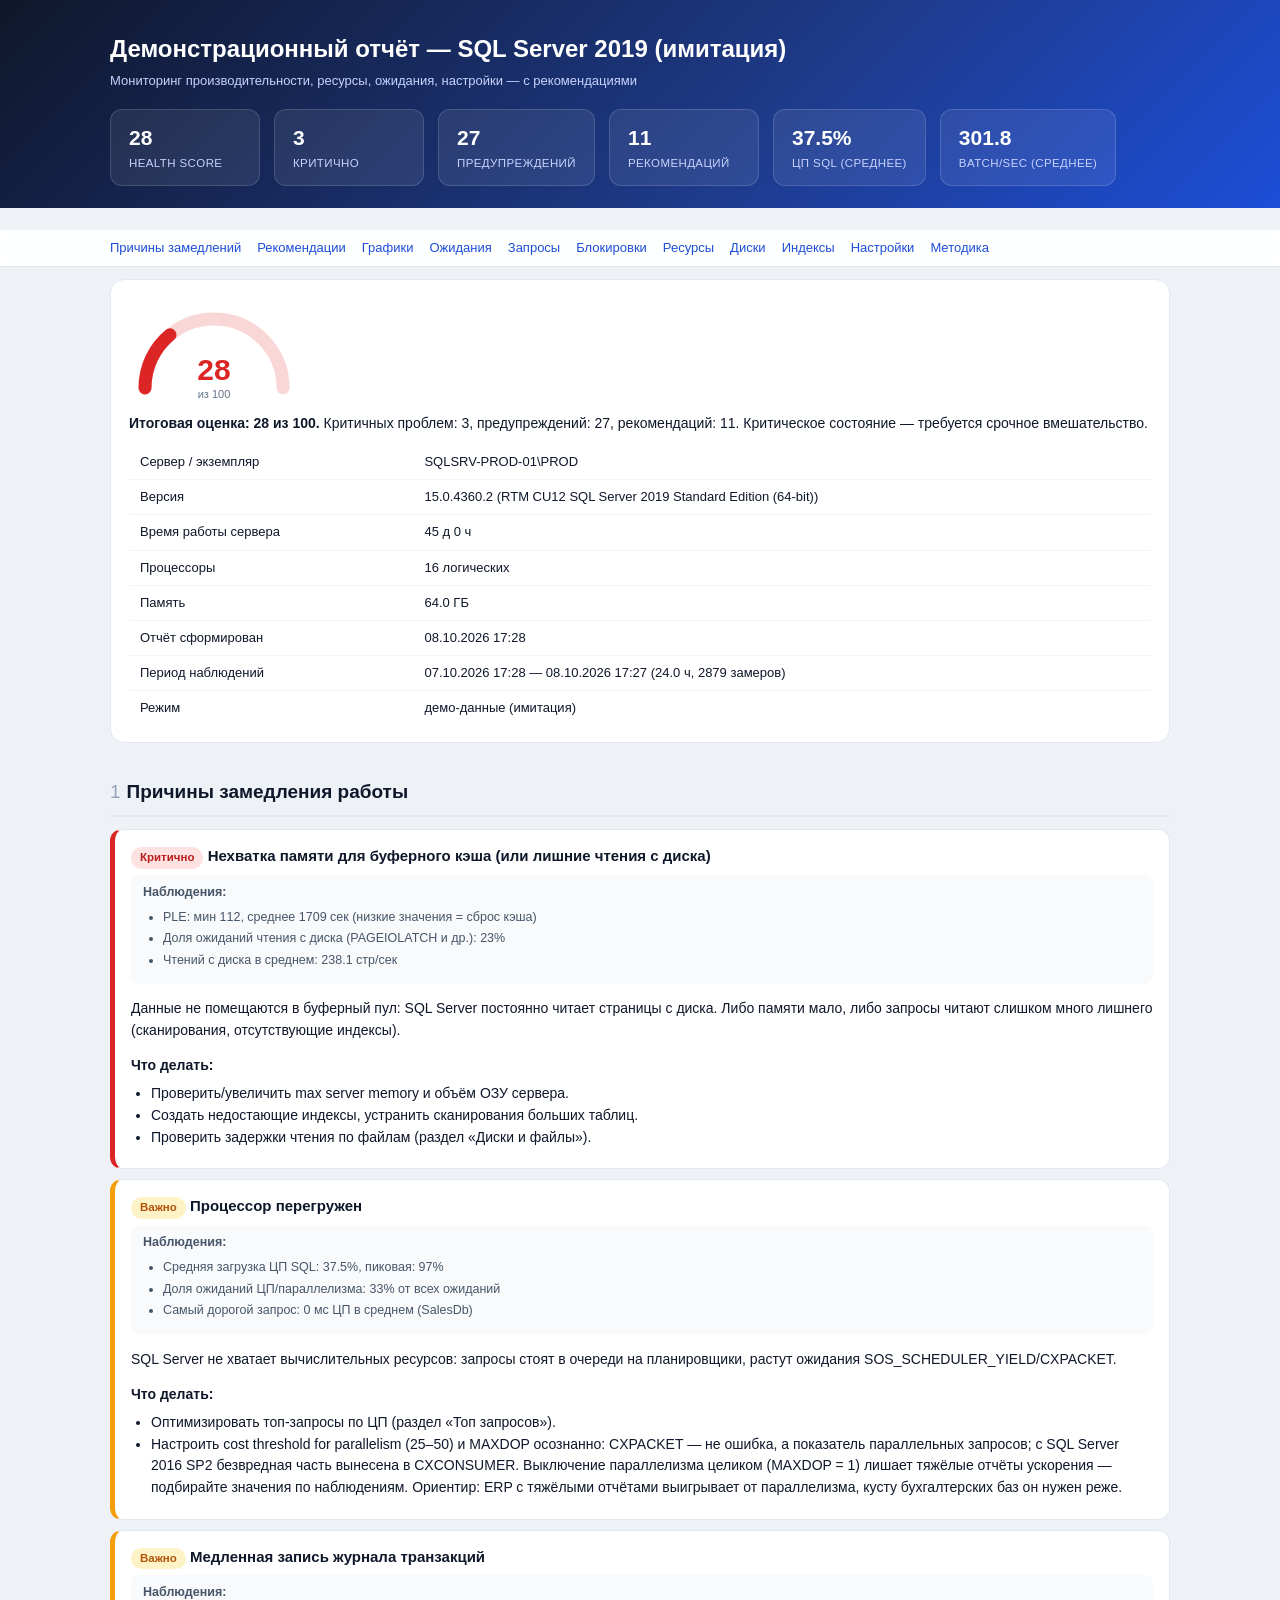
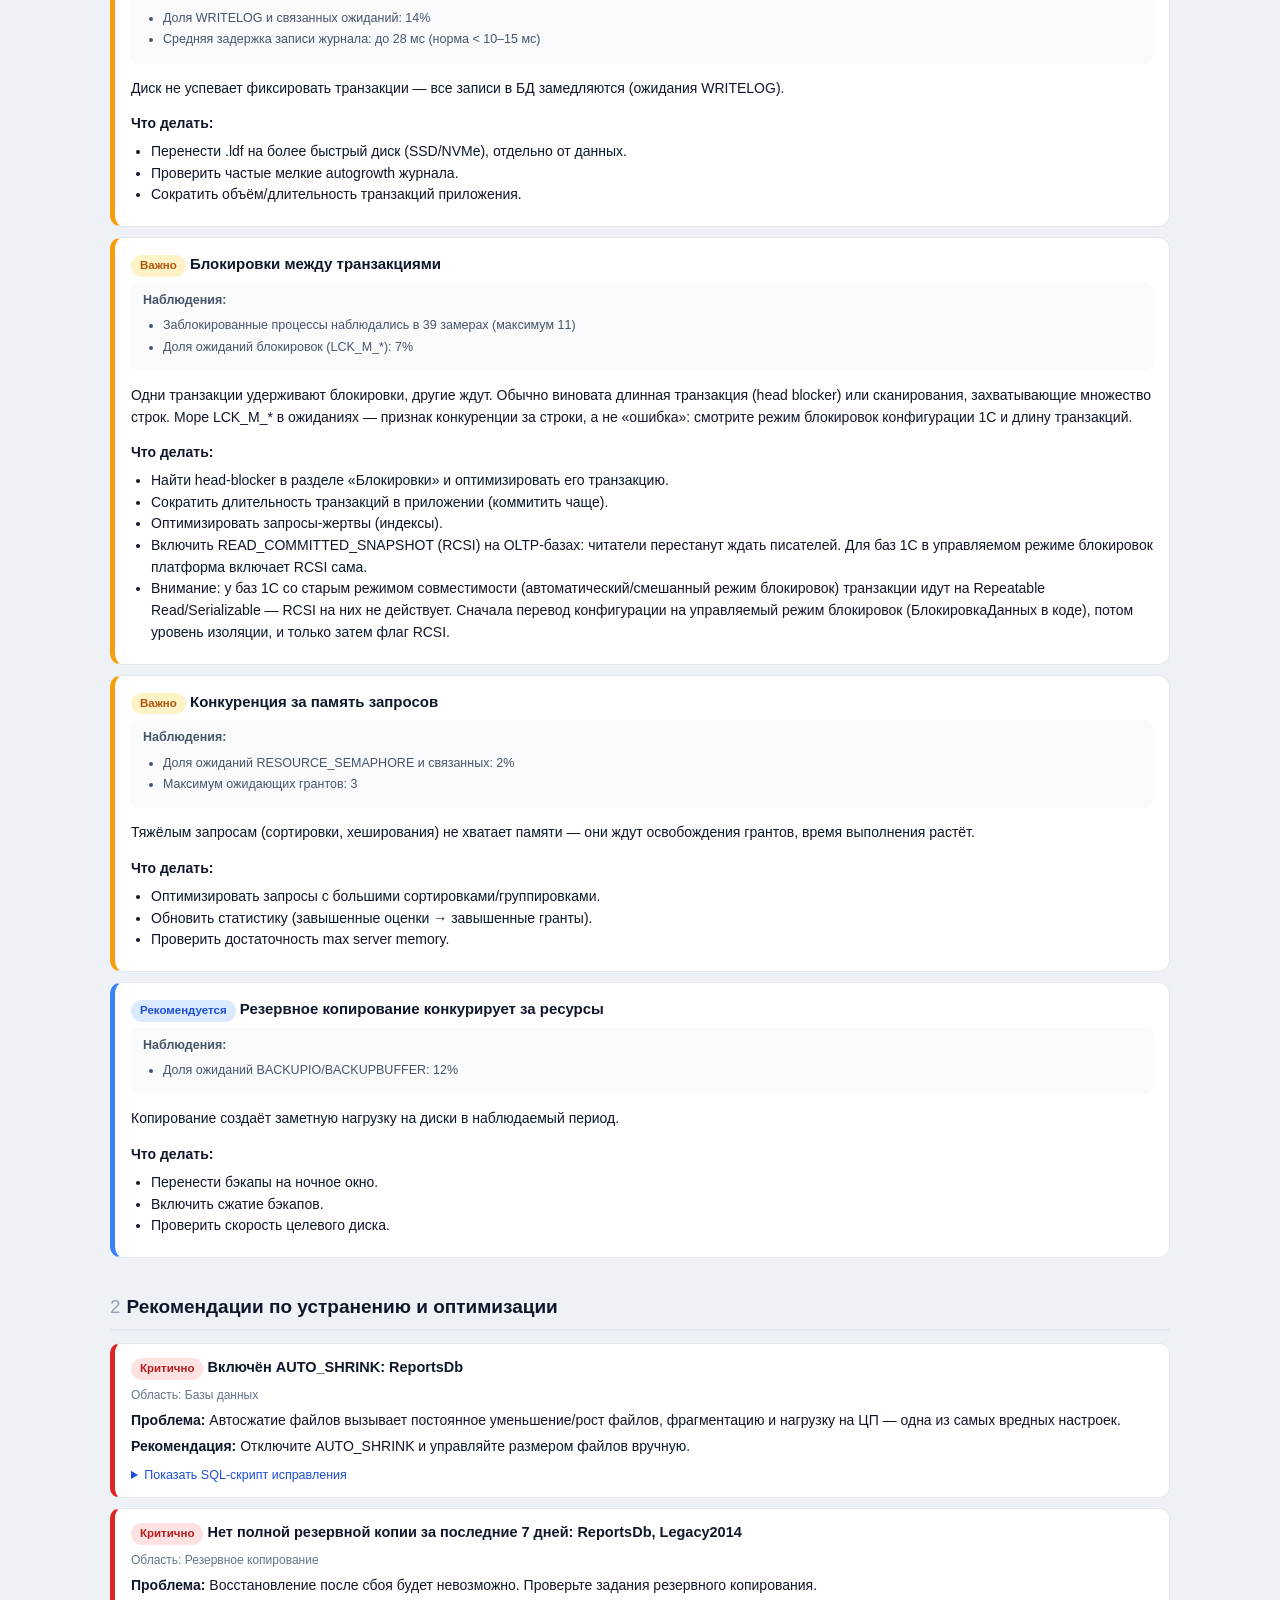
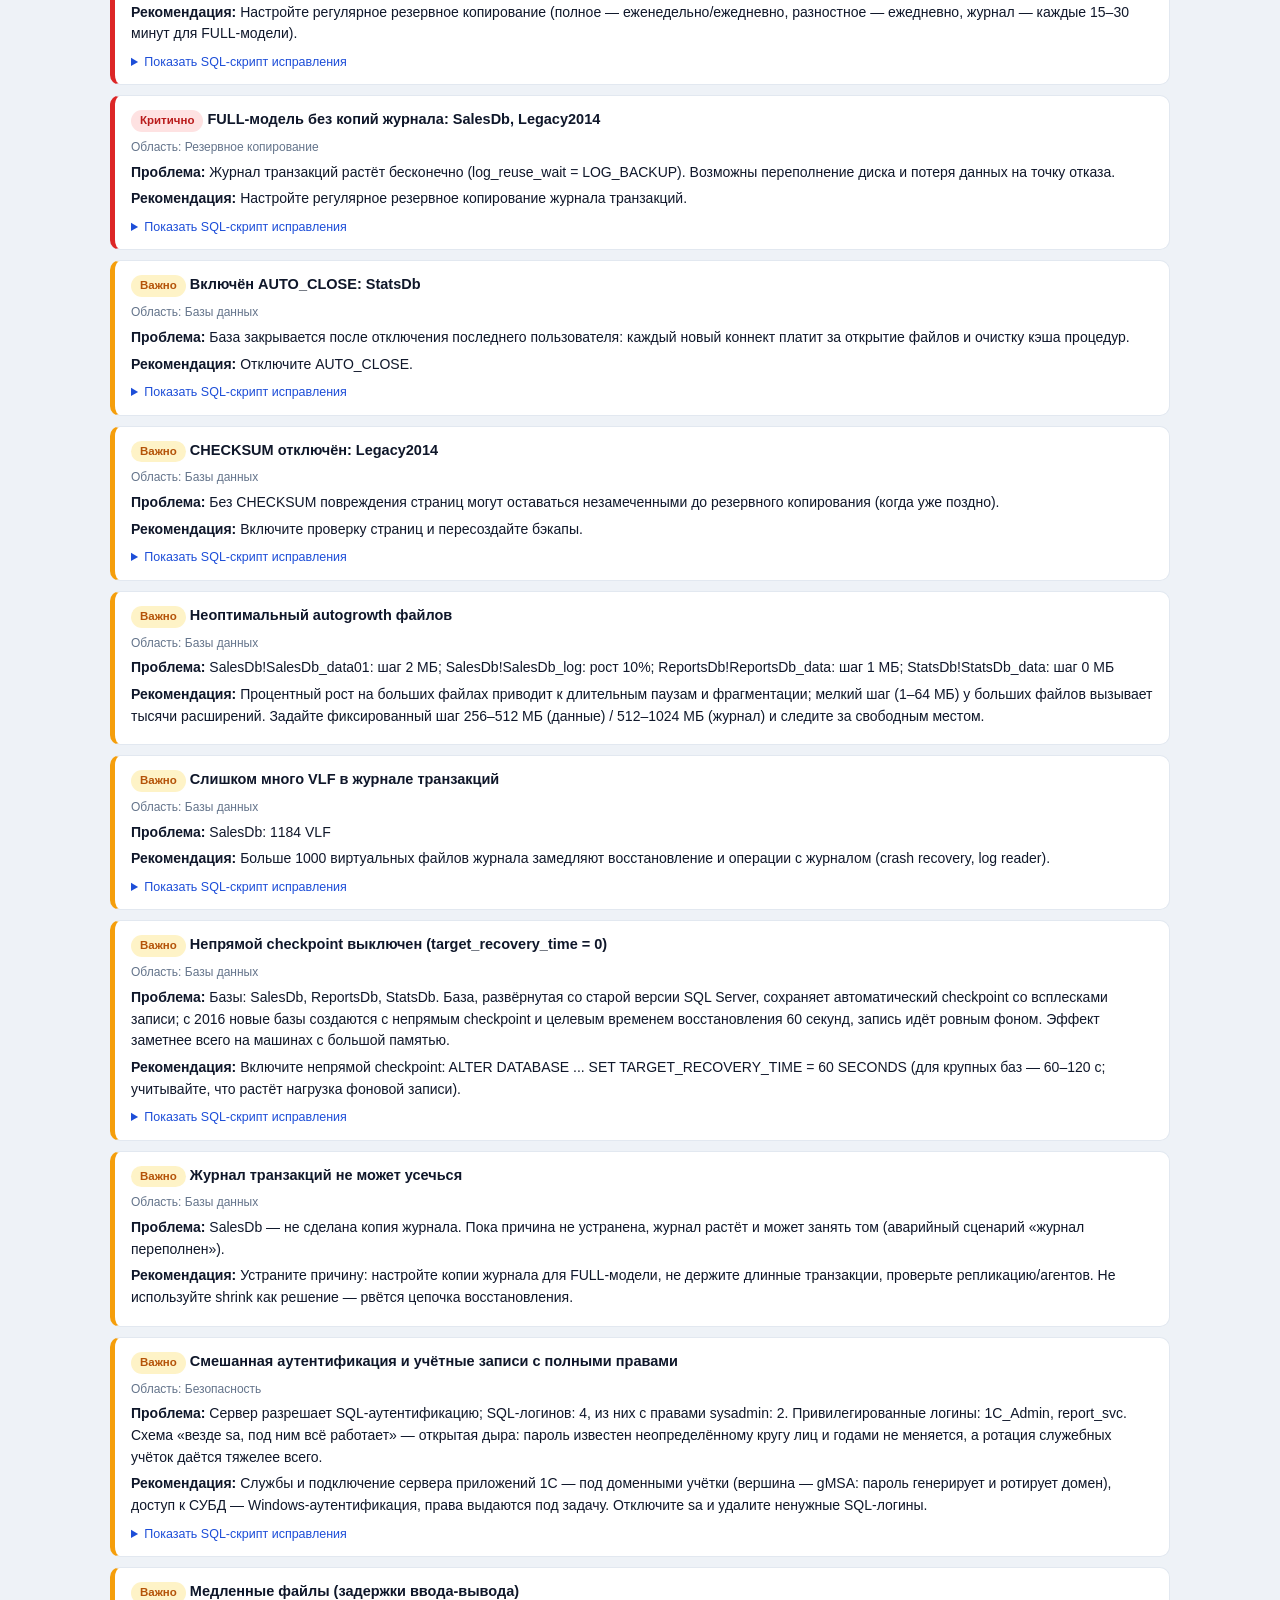
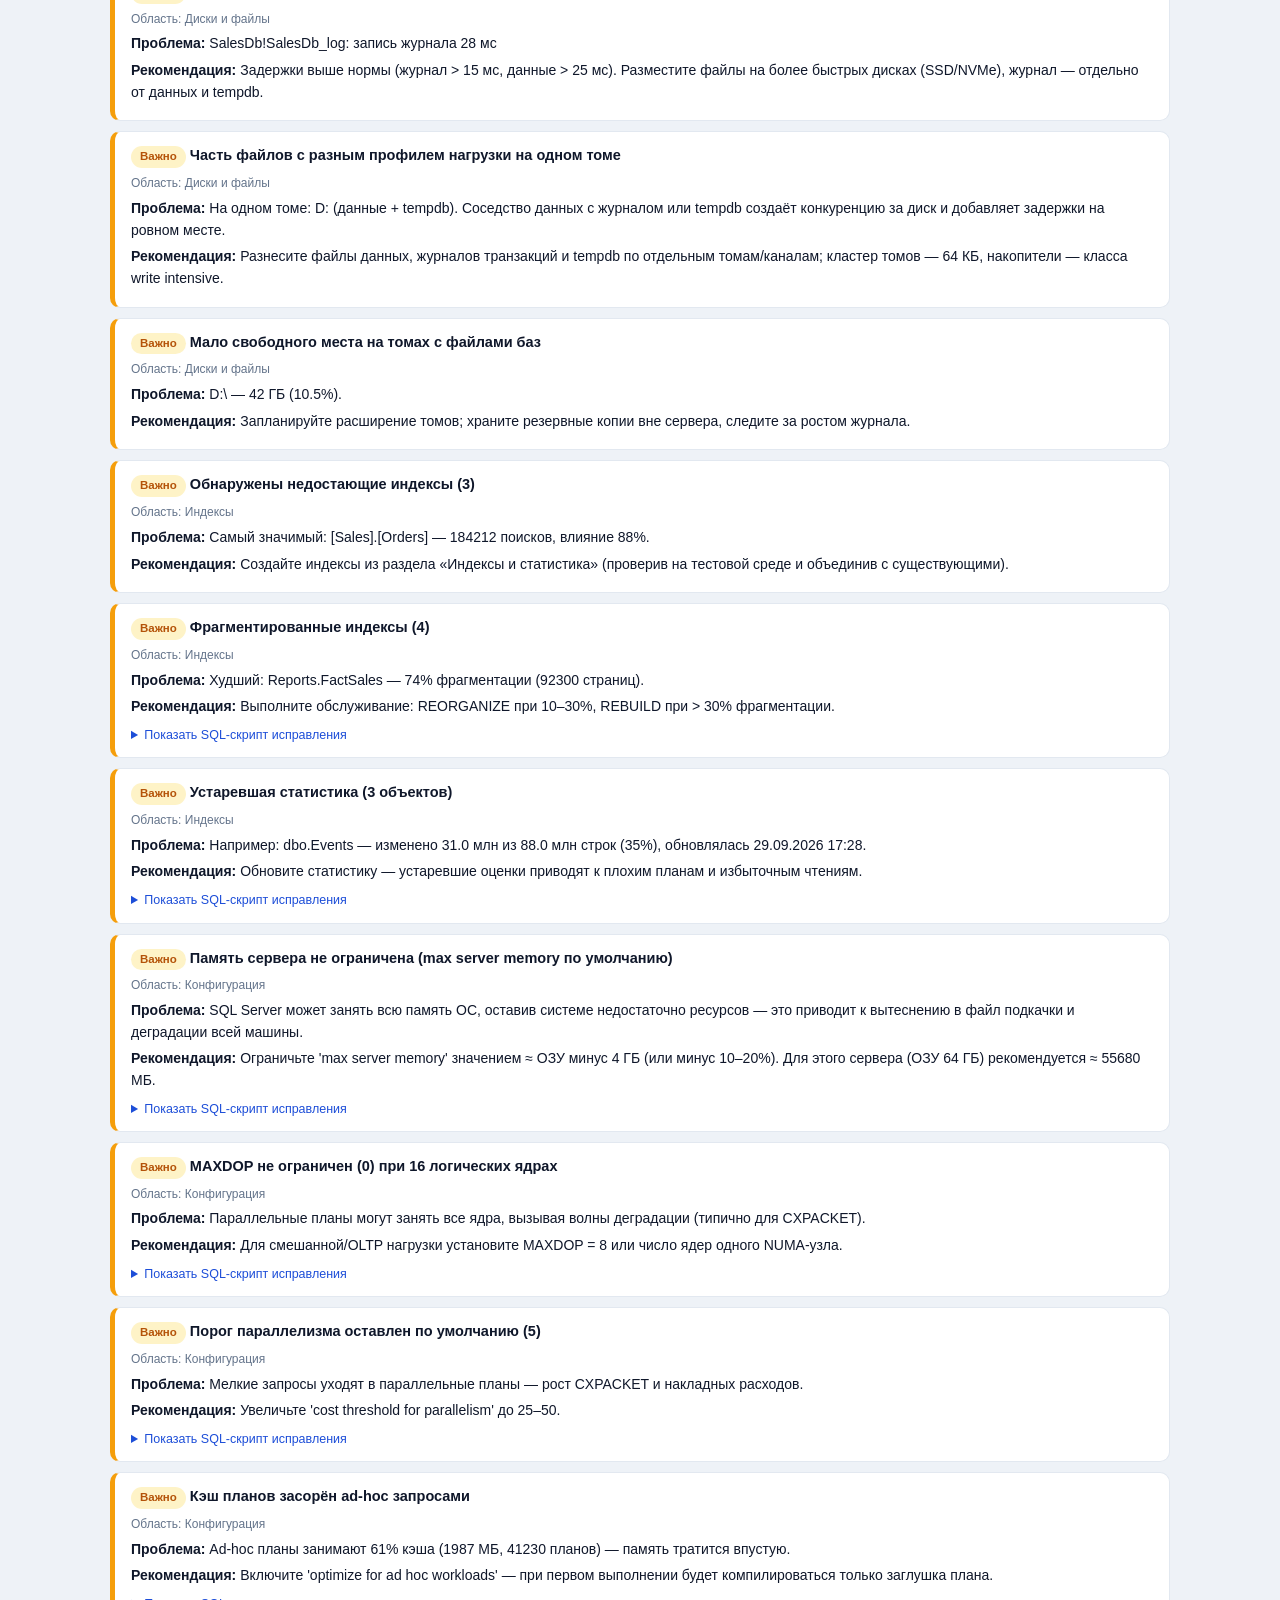
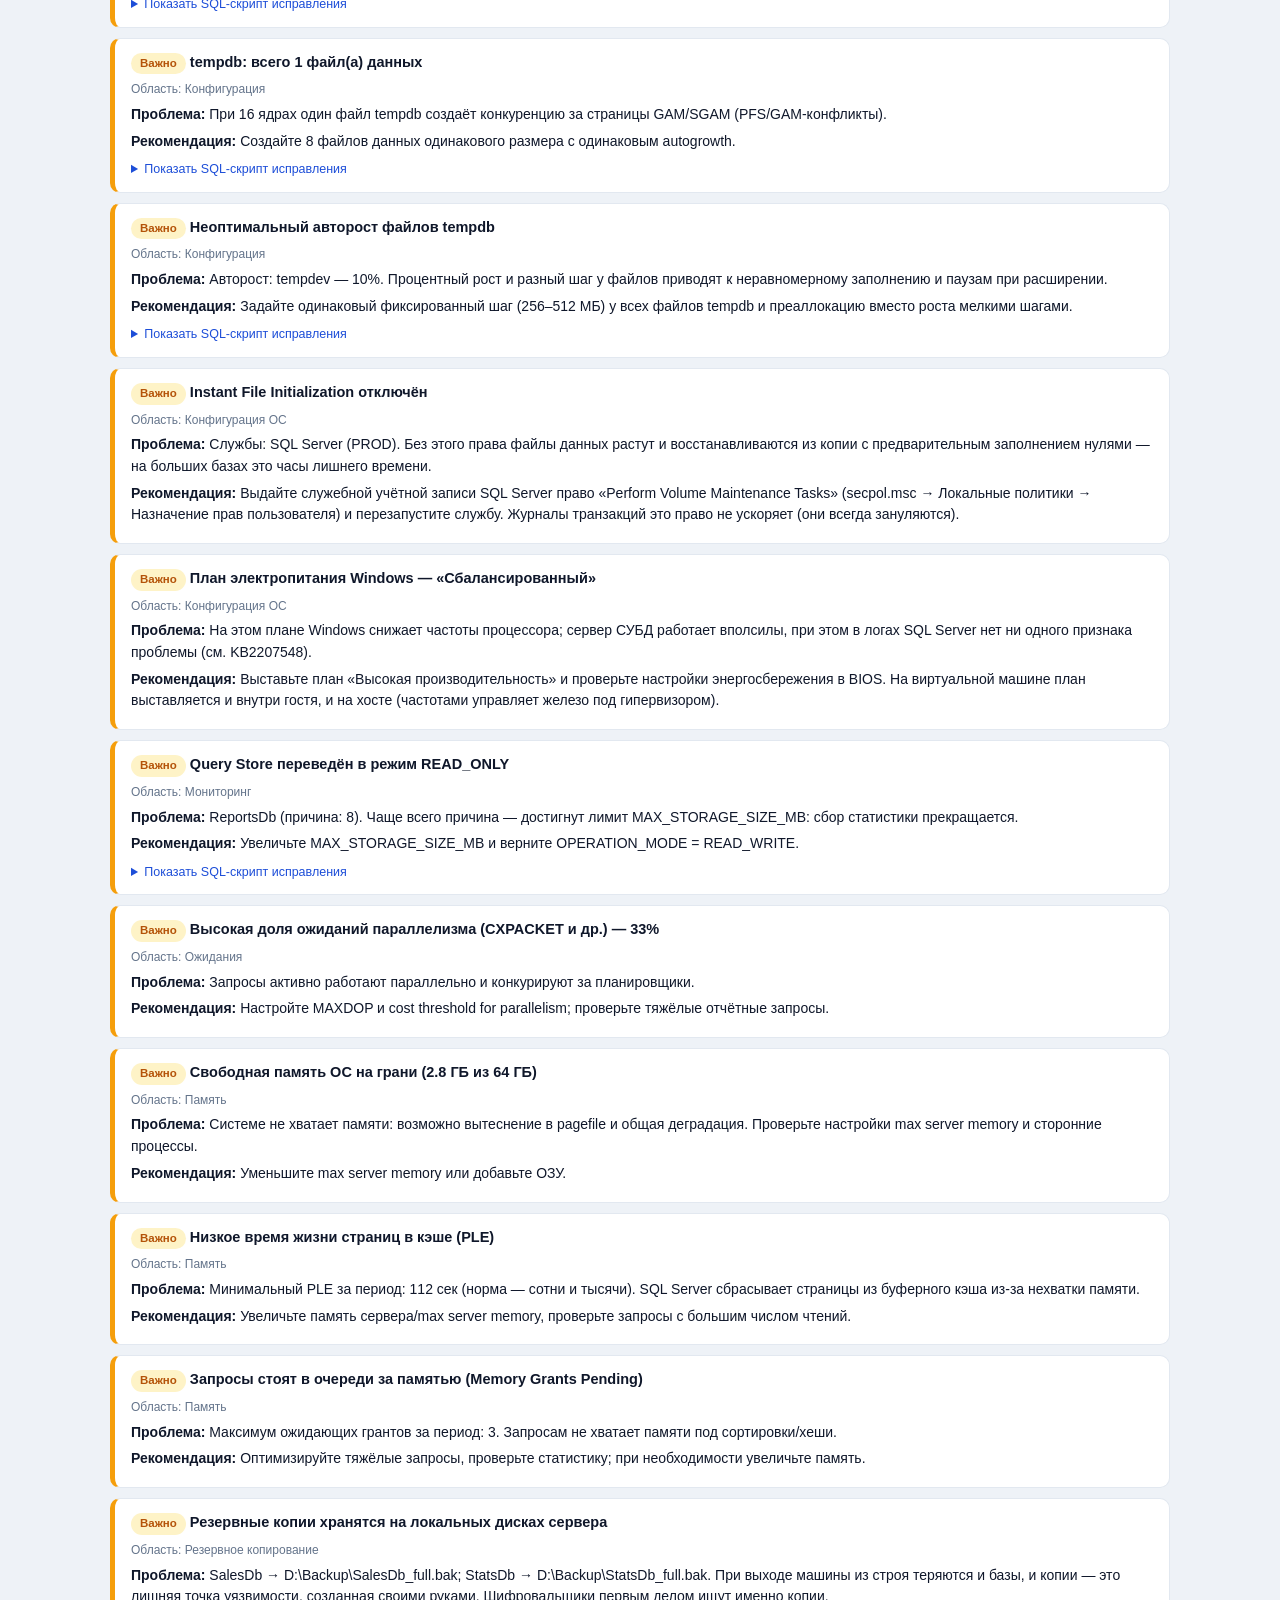
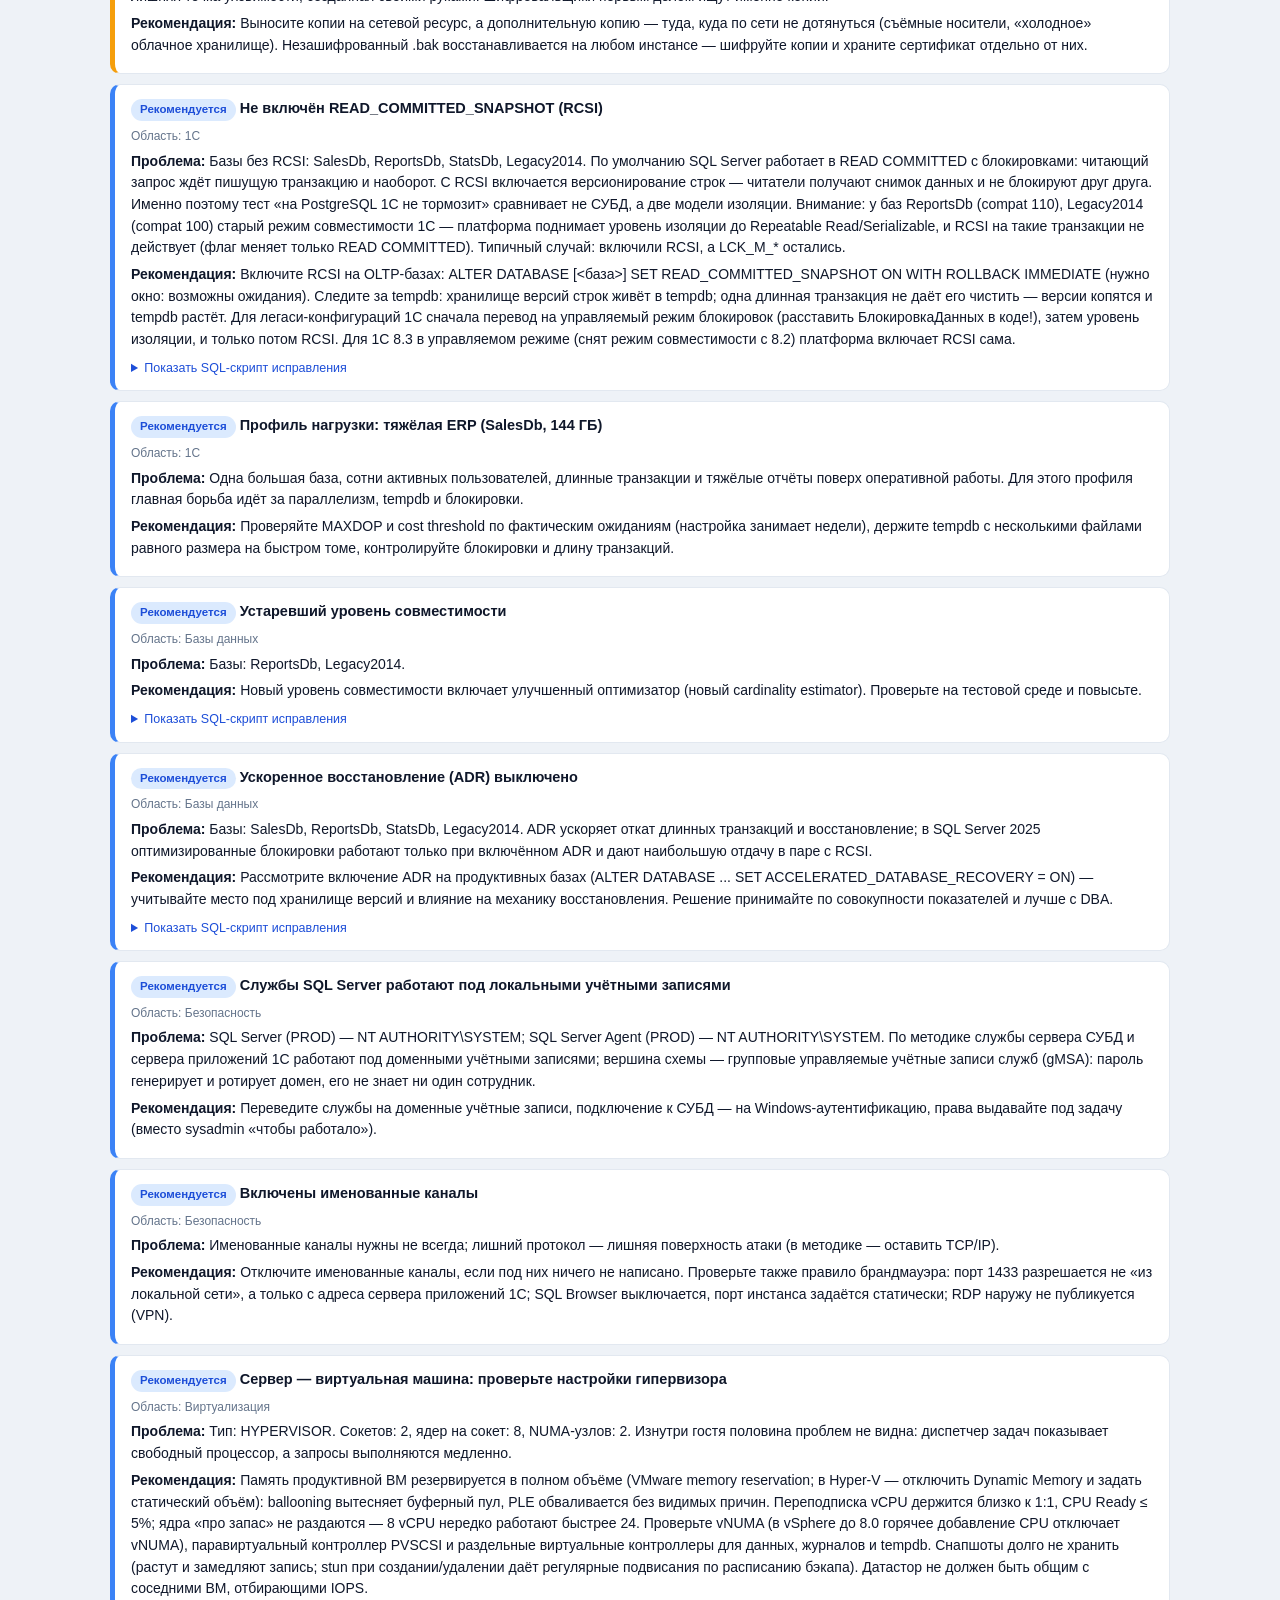
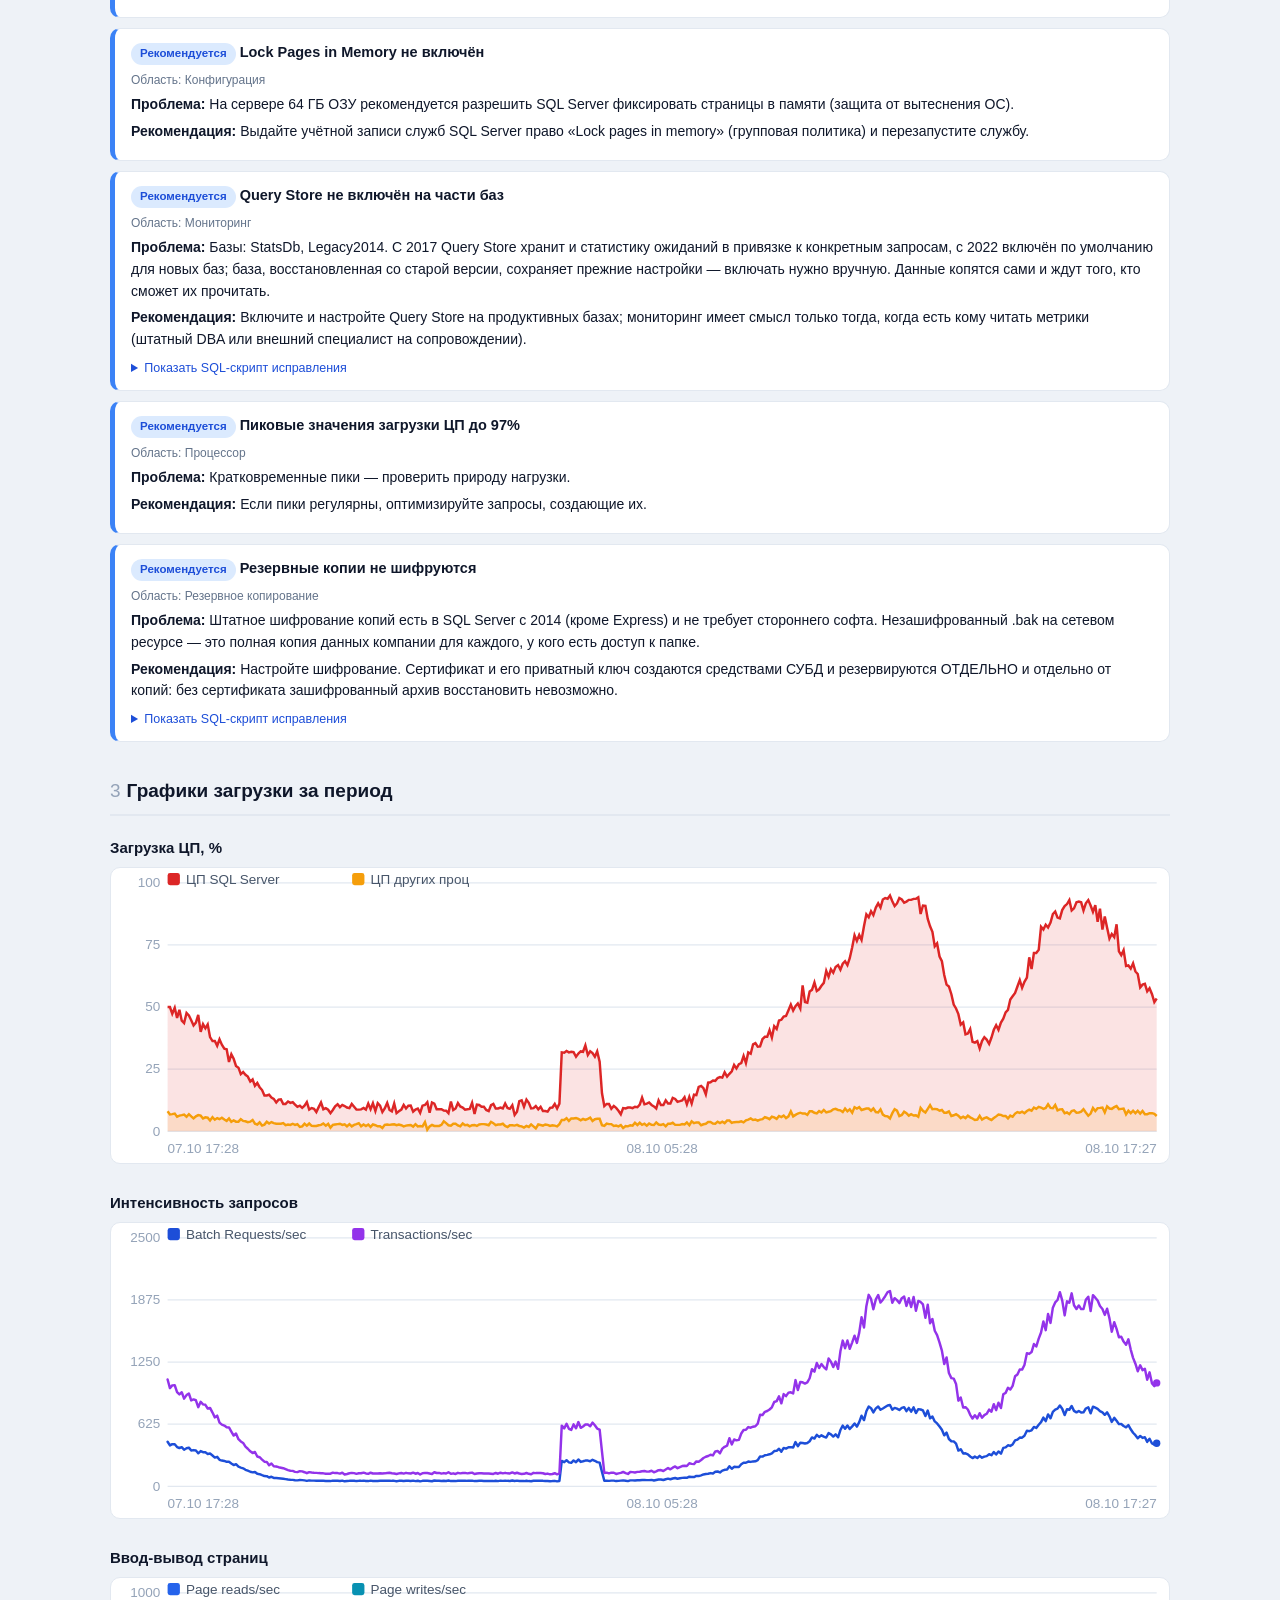
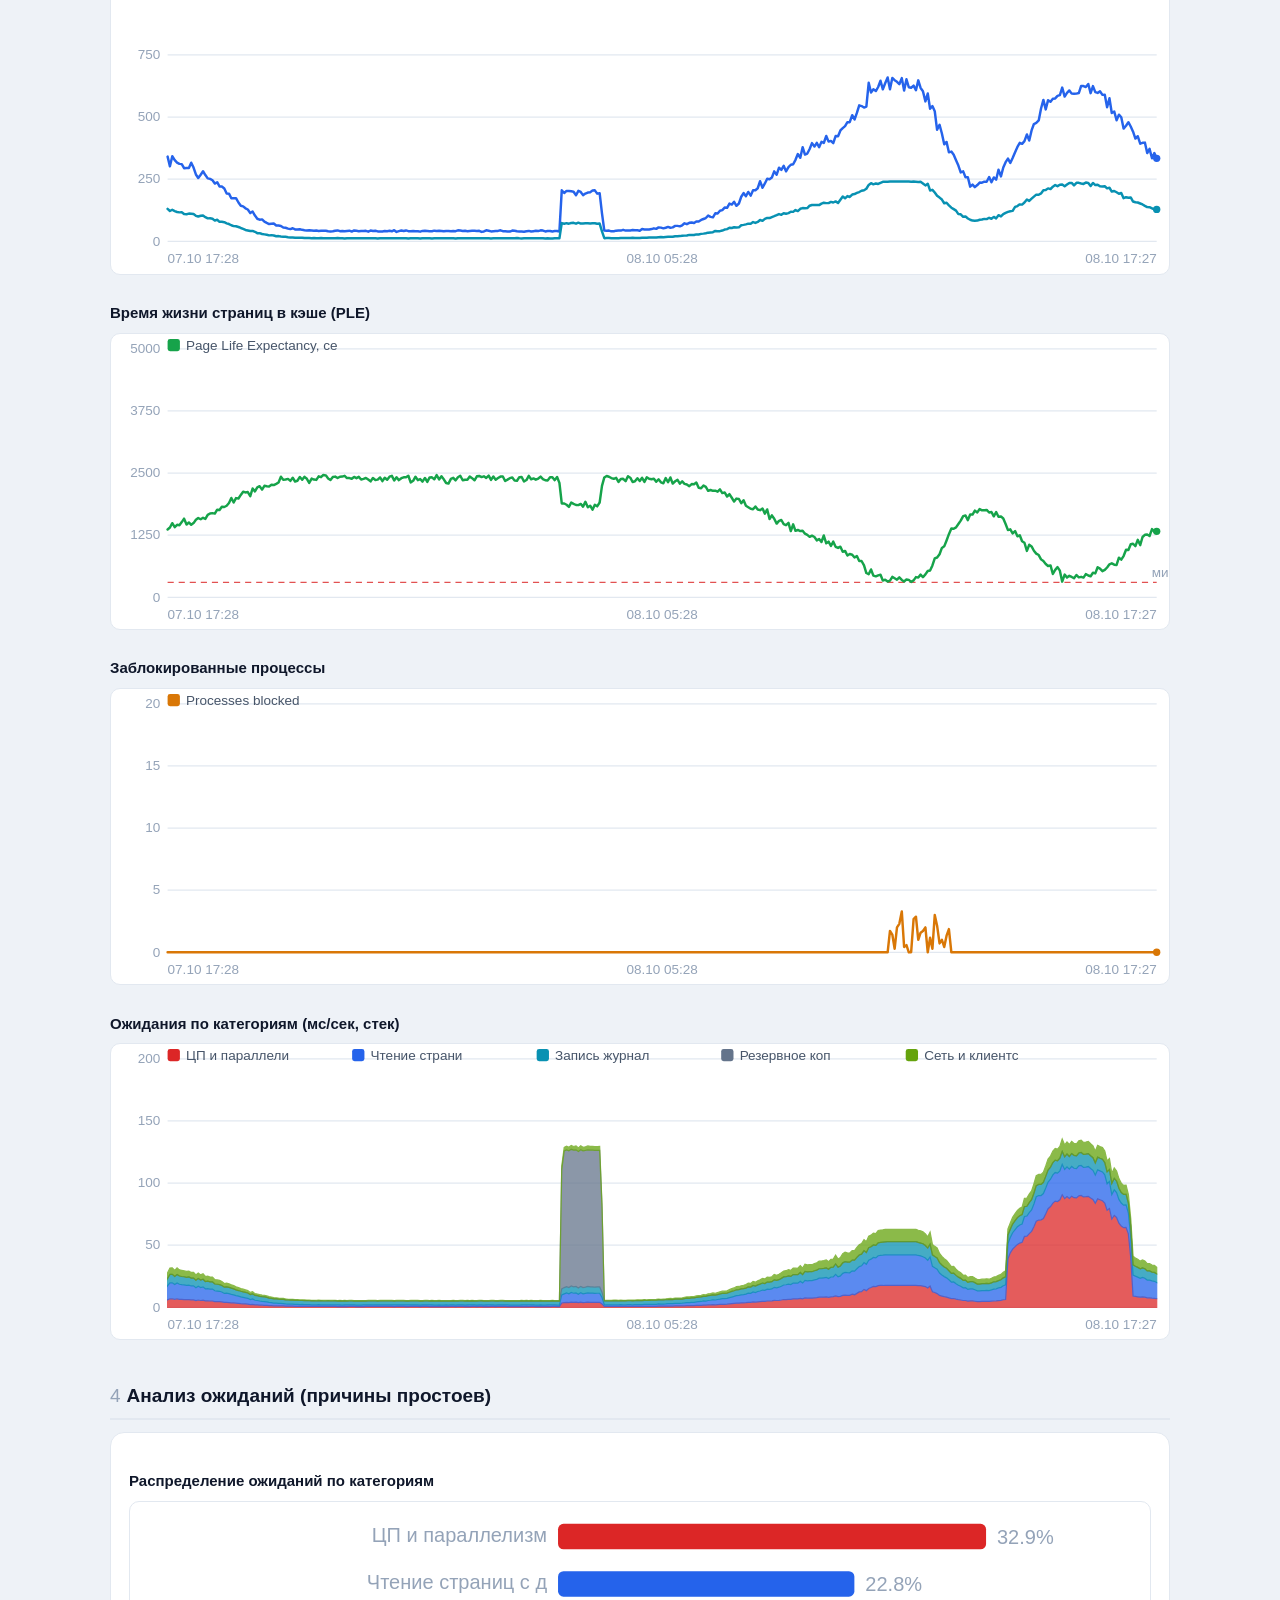
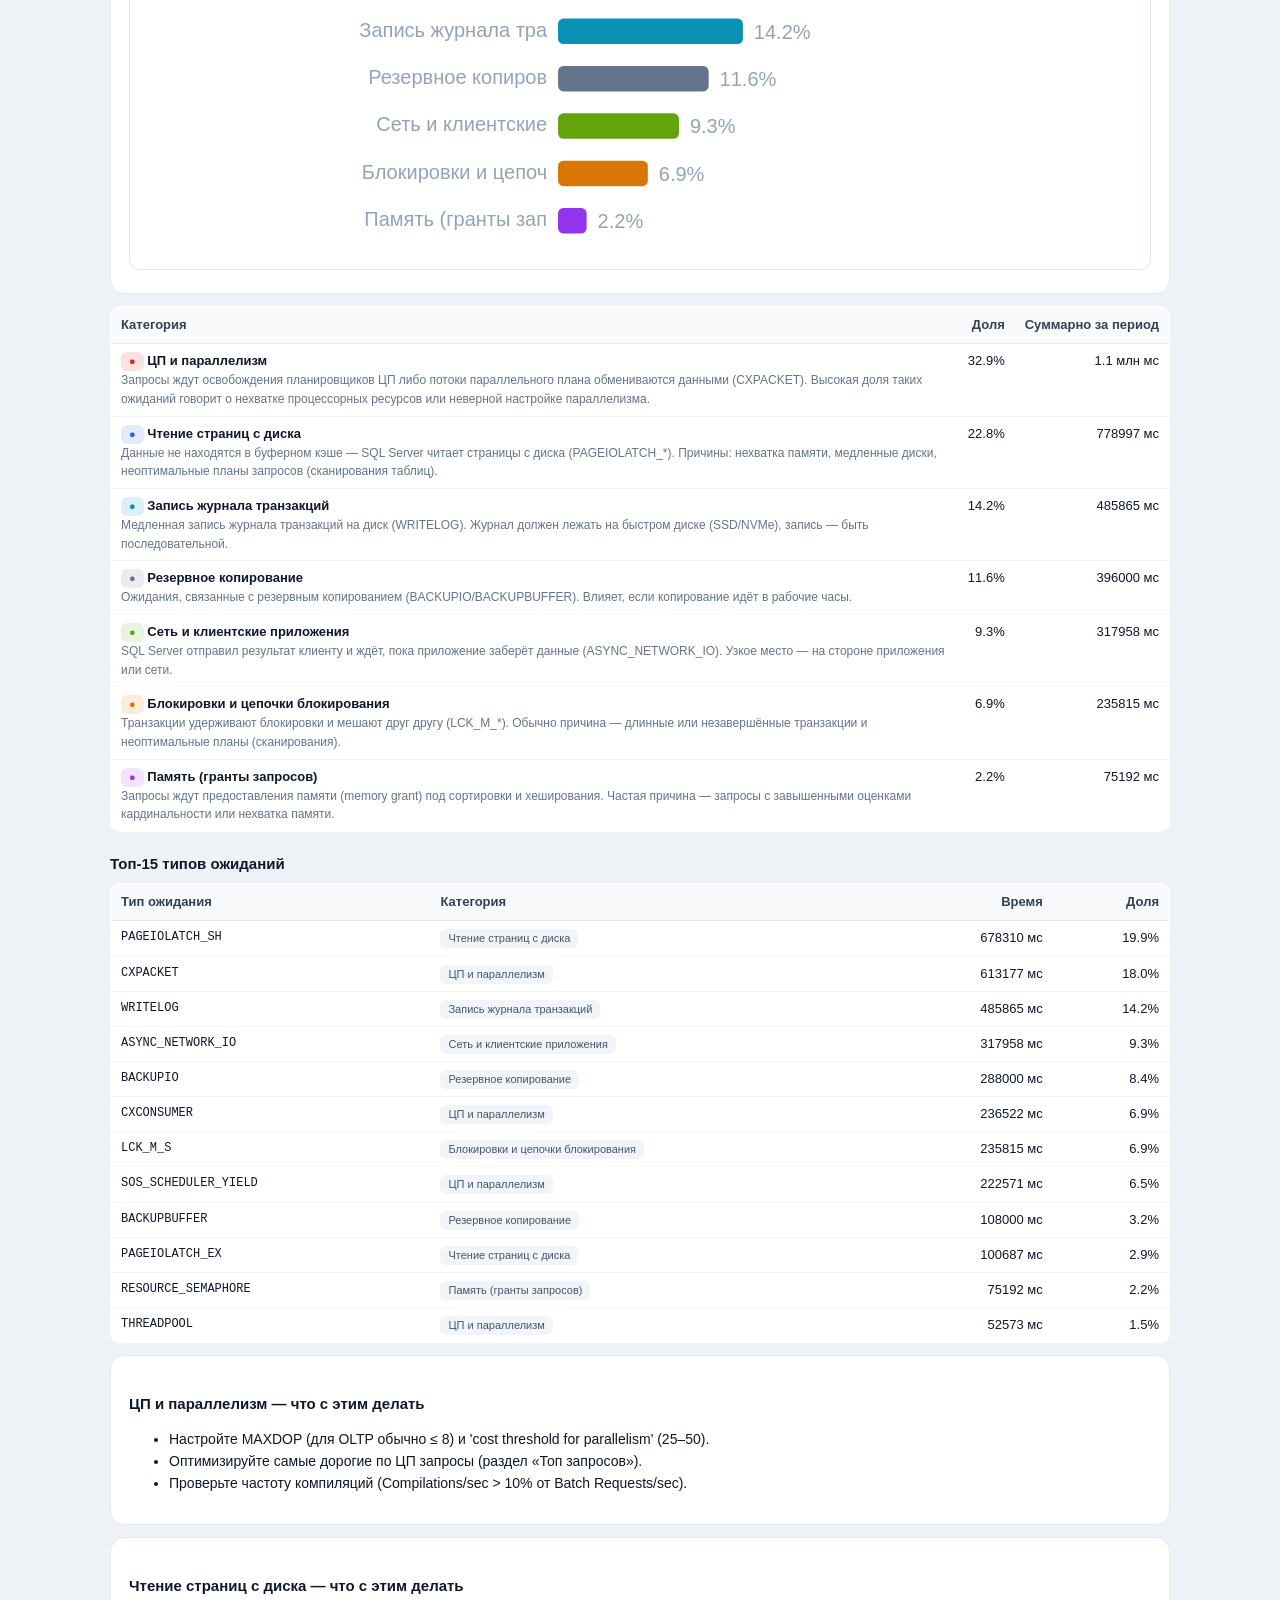
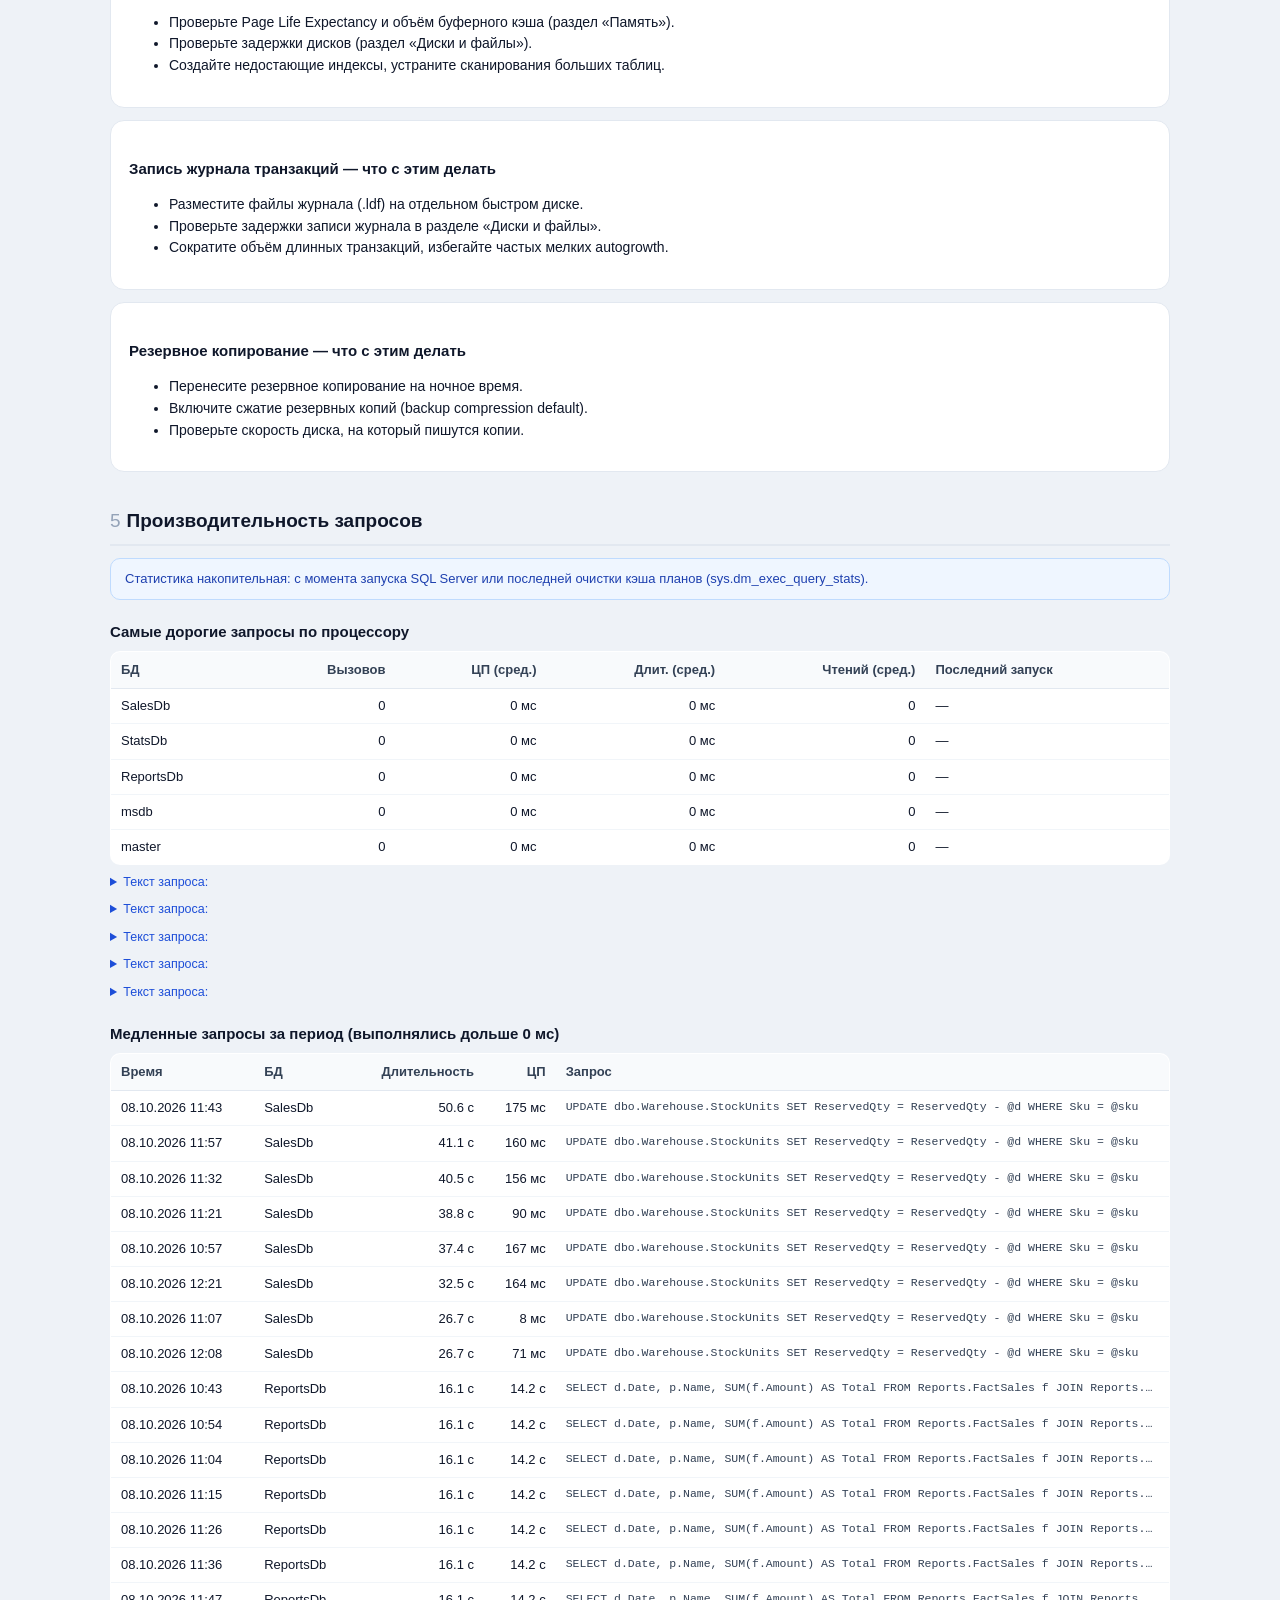
==== commit 5964afc0: "Проверки по методике настройки MS SQL Server под 1С + кнопка «Выход» - methodology.go: 13 групп пров" ====
--- a/Демо-отчёт (Go-версия).html
+++ b/Демо-отчёт (Go-версия).html
@@ -72,7 +72,7 @@
 <header class='rep'><div class='wrap'>
 <h1>Демонстрационный отчёт — SQL Server 2019 (имитация)</h1>
 <div class='sub'>Мониторинг производительности, ресурсы, ожидания, настройки — с рекомендациями</div>
-<div class='grid'><div class='kpi'><div class='v'>30</div><div class='l'>Health score</div></div><div class='kpi'><div class='v'>3</div><div class='l'>Критично</div></div><div class='kpi'><div class='v'>16</div><div class='l'>Предупреждений</div></div><div class='kpi'><div class='v'>3</div><div class='l'>Рекомендаций</div></div><div class='kpi'><div class='v'>37.4%</div><div class='l'>ЦП SQL (среднее)</div></div><div class='kpi'><div class='v'>303.1</div><div class='l'>Batch/sec (среднее)</div></div></div>
+<div class='grid'><div class='kpi'><div class='v'>28</div><div class='l'>Health score</div></div><div class='kpi'><div class='v'>3</div><div class='l'>Критично</div></div><div class='kpi'><div class='v'>27</div><div class='l'>Предупреждений</div></div><div class='kpi'><div class='v'>11</div><div class='l'>Рекомендаций</div></div><div class='kpi'><div class='v'>37.5%</div><div class='l'>ЦП SQL (среднее)</div></div><div class='kpi'><div class='v'>301.8</div><div class='l'>Batch/sec (среднее)</div></div></div>
 </div></header>
 <nav><div class='wrap'><a href='#causes'>Причины замедлений</a>
 <a href='#recs'>Рекомендации</a><a href='#charts'>Графики</a><a href='#waits'>Ожидания</a>
@@ -81,14 +81,19 @@
 <a href='#method'>Методика</a></div></nav>
 <div class='wrap'>
 <div class='card score-wrap'>
-  <div><svg viewBox='0 0 170 110' width='170' height='110' role='img'><path d='M 16.0 92.0 A 69.0 69.0 0 0 1 154.0 92.0' fill='none' stroke='#dc2626' stroke-width='13' stroke-linecap='round' opacity='.18'/><path d='M 16.0 92.0 A 69.0 69.0 0 0 1 44.4 36.2' fill='none' stroke='#dc2626' stroke-width='13' stroke-linecap='round'/><text x='85' y='84' text-anchor='middle' font-size='30' font-weight='700' fill='#dc2626'>30</text><text x='85' y='102' text-anchor='middle' font-size='11' fill='#64748b'>из 100</text></svg></div>
+  <div><svg viewBox='0 0 170 110' width='170' height='110' role='img'><path d='M 16.0 92.0 A 69.0 69.0 0 0 1 154.0 92.0' fill='none' stroke='#dc2626' stroke-width='13' stroke-linecap='round' opacity='.18'/><path d='M 16.0 92.0 A 69.0 69.0 0 0 1 41.0 38.8' fill='none' stroke='#dc2626' stroke-width='13' stroke-linecap='round'/><text x='85' y='84' text-anchor='middle' font-size='30' font-weight='700' fill='#dc2626'>28</text><text x='85' y='102' text-anchor='middle' font-size='11' fill='#64748b'>из 100</text></svg></div>
   <div style='flex:1'>
-    <b>Итоговая оценка: 30 из 100.</b> Критичных проблем: 3, предупреждений: 16, рекомендаций: 3. Критическое состояние — требуется срочное вмешательство.
-    <table style='margin-top:10px'><tr><td>Сервер / экземпляр</td><td>SQLSRV-PROD-01\PROD</td></tr><tr><td>Версия</td><td>15.0.4360.2 (RTM CU12 SQL Server 2019 Standard Edition (64-bit))</td></tr><tr><td>Время работы сервера</td><td>45 д 0 ч</td></tr><tr><td>Процессоры</td><td>16 логических</td></tr><tr><td>Память</td><td>64.0 ГБ</td></tr><tr><td>Отчёт сформирован</td><td>02.10.2026 06:23</td></tr><tr><td>Период наблюдений</td><td>01.10.2026 06:24 — 02.10.2026 06:23 (24.0 ч, 2880 замеров)</td></tr><tr><td>Режим</td><td>демо-данные (имитация)</td></tr></table>
+    <b>Итоговая оценка: 28 из 100.</b> Критичных проблем: 3, предупреждений: 27, рекомендаций: 11. Критическое состояние — требуется срочное вмешательство.
+    <table style='margin-top:10px'><tr><td>Сервер / экземпляр</td><td>SQLSRV-PROD-01\PROD</td></tr><tr><td>Версия</td><td>15.0.4360.2 (RTM CU12 SQL Server 2019 Standard Edition (64-bit))</td></tr><tr><td>Время работы сервера</td><td>45 д 0 ч</td></tr><tr><td>Процессоры</td><td>16 логических</td></tr><tr><td>Память</td><td>64.0 ГБ</td></tr><tr><td>Отчёт сформирован</td><td>08.10.2026 17:28</td></tr><tr><td>Период наблюдений</td><td>07.10.2026 17:28 — 08.10.2026 17:27 (24.0 ч, 2879 замеров)</td></tr><tr><td>Режим</td><td>демо-данные (имитация)</td></tr></table>
   </div>
-</div><h2 id='causes'><span class='num'>1</span>Причины замедления работы</h2><div class='cause critical'><h4><span class='badge c-crit'>Критично</span> Нехватка памяти для буферного кэша (или лишние чтения с диска)</h4><div class='evidence'><b>Наблюдения:</b><ul><li>PLE: мин 89, среднее 1713 сек (низкие значения = сброс кэша)</li><li>Доля ожиданий чтения с диска (PAGEIOLATCH и др.): 23%</li><li>Чтений с диска в среднем: 237.8 стр/сек</li></ul></div><p>Данные не помещаются в буферный пул: SQL Server постоянно читает страницы с диска. Либо памяти мало, либо запросы читают слишком много лишнего (сканирования, отсутствующие индексы).</p><b>Что делать:</b><ul><li>Проверить/увеличить max server memory и объём ОЗУ сервера.</li><li>Создать недостающие индексы, устранить сканирования больших таблиц.</li><li>Проверить задержки чтения по файлам (раздел «Диски и файлы»).</li></ul></div><div class='cause warning'><h4><span class='badge c-warn'>Важно</span> Процессор перегружен</h4><div class='evidence'><b>Наблюдения:</b><ul><li>Средняя загрузка ЦП SQL: 37.4%, пиковая: 97%</li><li>Доля ожиданий ЦП/параллелизма: 33% от всех ожиданий</li><li>Самый дорогой запрос: 0 мс ЦП в среднем (SalesDb)</li></ul></div><p>SQL Server не хватает вычислительных ресурсов: запросы стоят в очереди на планировщики, растут ожидания SOS_SCHEDULER_YIELD/CXPACKET.</p><b>Что делать:</b><ul><li>Оптимизировать топ-запросы по ЦП (раздел «Топ запросов»).</li><li>Настроить MAXDOP ≤ 8 и cost threshold for parallelism 25–50.</li></ul></div><div class='cause warning'><h4><span class='badge c-warn'>Важно</span> Медленная запись журнала транзакций</h4><div class='evidence'><b>Наблюдения:</b><ul><li>Доля WRITELOG и связанных ожиданий: 14%</li><li>Средняя задержка записи журнала: до 12 мс (норма &lt; 10–15 мс)</li></ul></div><p>Диск не успевает фиксировать транзакции — все записи в БД замедляются (ожидания WRITELOG).</p><b>Что делать:</b><ul><li>Перенести .ldf на более быстрый диск (SSD/NVMe), отдельно от данных.</li><li>Проверить частые мелкие autogrowth журнала.</li><li>Сократить объём/длительность транзакций приложения.</li></ul></div><div class='cause warning'><h4><span class='badge c-warn'>Важно</span> Блокировки между транзакциями</h4><div class='evidence'><b>Наблюдения:</b><ul><li>Заблокированные процессы наблюдались в 40 замерах (максимум 11)</li><li>Доля ожиданий блокировок (LCK_M_*): 7%</li></ul></div><p>Одни транзакции удерживают блокировки, другие ждут. Обычно виновата длинная транзакция (head blocker) или сканирования, захватывающие множество строк.</p><b>Что делать:</b><ul><li>Найти head-blocker в разделе «Блокировки» и оптимизировать его транзакцию.</li><li>Сократить длительность транзакций в приложении (коммитить чаще).</li><li>Рассмотреть READ_COMMITTED_SNAPSHOT для OLTP-баз.</li><li>Оптимизировать запросы-жертвы (индексы).</li></ul></div><div class='cause warning'><h4><span class='badge c-warn'>Важно</span> Конкуренция за память запросов</h4><div class='evidence'><b>Наблюдения:</b><ul><li>Доля ожиданий RESOURCE_SEMAPHORE и связанных: 2%</li><li>Максимум ожидающих грантов: 3</li></ul></div><p>Тяжёлым запросам (сортировки, хеширования) не хватает памяти — они ждут освобождения грантов, время выполнения растёт.</p><b>Что делать:</b><ul><li>Оптимизировать запросы с большими сортировками/группировками.</li><li>Обновить статистику (завышенные оценки → завышенные гранты).</li><li>Проверить достаточность max server memory.</li></ul></div><div class='cause info'><h4><span class='badge c-info'>Рекомендуется</span> Резервное копирование конкурирует за ресурсы</h4><div class='evidence'><b>Наблюдения:</b><ul><li>Доля ожиданий BACKUPIO/BACKUPBUFFER: 12%</li></ul></div><p>Копирование создаёт заметную нагрузку на диски в наблюдаемый период.</p><b>Что делать:</b><ul><li>Перенести бэкапы на ночное окно.</li><li>Включить сжатие бэкапов.</li><li>Проверить скорость целевого диска.</li></ul></div><h2 id='recs'><span class='num'>2</span>Рекомендации по устранению и оптимизации</h2><div class='finding critical'><h4><span class='badge c-crit'>Критично</span> Включён AUTO_SHRINK: ReportsDb</h4><div class='meta'>Область: Базы данных</div><p><b>Проблема:</b> Автосжатие файлов вызывает постоянное уменьшение/рост файлов, фрагментацию и нагрузку на ЦП — одна из самых вредных настроек.</p><p><b>Рекомендация:</b> Отключите AUTO_SHRINK и управляйте размером файлов вручную.</p><details><summary>Показать SQL-скрипт исправления</summary><pre>ALTER DATABASE [ReportsDb] SET AUTO_SHRINK OFF;</pre></details></div><div class='finding critical'><h4><span class='badge c-crit'>Критично</span> Нет полной резервной копии за последние 7 дней: ReportsDb, Legacy2014</h4><div class='meta'>Область: Резервное копирование</div><p><b>Проблема:</b> Восстановление после сбоя будет невозможно. Проверьте задания резервного копирования.</p><p><b>Рекомендация:</b> Настройте регулярное резервное копирование (полное — еженедельно/ежедневно, разностное — ежедневно, журнал — каждые 15–30 минут для FULL-модели).</p><details><summary>Показать SQL-скрипт исправления</summary><pre>BACKUP DATABASE [ReportsDb] TO DISK = N&#39;D:\Backup\ReportsDb.bak&#39; WITH COMPRESSION, INIT, CHECKSUM;
+</div><h2 id='causes'><span class='num'>1</span>Причины замедления работы</h2><div class='cause critical'><h4><span class='badge c-crit'>Критично</span> Нехватка памяти для буферного кэша (или лишние чтения с диска)</h4><div class='evidence'><b>Наблюдения:</b><ul><li>PLE: мин 112, среднее 1709 сек (низкие значения = сброс кэша)</li><li>Доля ожиданий чтения с диска (PAGEIOLATCH и др.): 23%</li><li>Чтений с диска в среднем: 238.1 стр/сек</li></ul></div><p>Данные не помещаются в буферный пул: SQL Server постоянно читает страницы с диска. Либо памяти мало, либо запросы читают слишком много лишнего (сканирования, отсутствующие индексы).</p><b>Что делать:</b><ul><li>Проверить/увеличить max server memory и объём ОЗУ сервера.</li><li>Создать недостающие индексы, устранить сканирования больших таблиц.</li><li>Проверить задержки чтения по файлам (раздел «Диски и файлы»).</li></ul></div><div class='cause warning'><h4><span class='badge c-warn'>Важно</span> Процессор перегружен</h4><div class='evidence'><b>Наблюдения:</b><ul><li>Средняя загрузка ЦП SQL: 37.5%, пиковая: 97%</li><li>Доля ожиданий ЦП/параллелизма: 33% от всех ожиданий</li><li>Самый дорогой запрос: 0 мс ЦП в среднем (SalesDb)</li></ul></div><p>SQL Server не хватает вычислительных ресурсов: запросы стоят в очереди на планировщики, растут ожидания SOS_SCHEDULER_YIELD/CXPACKET.</p><b>Что делать:</b><ul><li>Оптимизировать топ-запросы по ЦП (раздел «Топ запросов»).</li><li>Настроить cost threshold for parallelism (25–50) и MAXDOP осознанно: CXPACKET — не ошибка, а показатель параллельных запросов; с SQL Server 2016 SP2 безвредная часть вынесена в CXCONSUMER. Выключение параллелизма целиком (MAXDOP = 1) лишает тяжёлые отчёты ускорения — подбирайте значения по наблюдениям. Ориентир: ERP с тяжёлыми отчётами выигрывает от параллелизма, кусту бухгалтерских баз он нужен реже.</li></ul></div><div class='cause warning'><h4><span class='badge c-warn'>Важно</span> Медленная запись журнала транзакций</h4><div class='evidence'><b>Наблюдения:</b><ul><li>Доля WRITELOG и связанных ожиданий: 14%</li><li>Средняя задержка записи журнала: до 28 мс (норма &lt; 10–15 мс)</li></ul></div><p>Диск не успевает фиксировать транзакции — все записи в БД замедляются (ожидания WRITELOG).</p><b>Что делать:</b><ul><li>Перенести .ldf на более быстрый диск (SSD/NVMe), отдельно от данных.</li><li>Проверить частые мелкие autogrowth журнала.</li><li>Сократить объём/длительность транзакций приложения.</li></ul></div><div class='cause warning'><h4><span class='badge c-warn'>Важно</span> Блокировки между транзакциями</h4><div class='evidence'><b>Наблюдения:</b><ul><li>Заблокированные процессы наблюдались в 39 замерах (максимум 11)</li><li>Доля ожиданий блокировок (LCK_M_*): 7%</li></ul></div><p>Одни транзакции удерживают блокировки, другие ждут. Обычно виновата длинная транзакция (head blocker) или сканирования, захватывающие множество строк. Море LCK_M_* в ожиданиях — признак конкуренции за строки, а не «ошибка»: смотрите режим блокировок конфигурации 1С и длину транзакций.</p><b>Что делать:</b><ul><li>Найти head-blocker в разделе «Блокировки» и оптимизировать его транзакцию.</li><li>Сократить длительность транзакций в приложении (коммитить чаще).</li><li>Оптимизировать запросы-жертвы (индексы).</li><li>Включить READ_COMMITTED_SNAPSHOT (RCSI) на OLTP-базах: читатели перестанут ждать писателей. Для баз 1С в управляемом режиме блокировок платформа включает RCSI сама.</li><li>Внимание: у баз 1С со старым режимом совместимости (автоматический/смешанный режим блокировок) транзакции идут на Repeatable Read/Serializable — RCSI на них не действует. Сначала перевод конфигурации на управляемый режим блокировок (БлокировкаДанных в коде), потом уровень изоляции, и только затем флаг RCSI.</li></ul></div><div class='cause warning'><h4><span class='badge c-warn'>Важно</span> Конкуренция за память запросов</h4><div class='evidence'><b>Наблюдения:</b><ul><li>Доля ожиданий RESOURCE_SEMAPHORE и связанных: 2%</li><li>Максимум ожидающих грантов: 3</li></ul></div><p>Тяжёлым запросам (сортировки, хеширования) не хватает памяти — они ждут освобождения грантов, время выполнения растёт.</p><b>Что делать:</b><ul><li>Оптимизировать запросы с большими сортировками/группировками.</li><li>Обновить статистику (завышенные оценки → завышенные гранты).</li><li>Проверить достаточность max server memory.</li></ul></div><div class='cause info'><h4><span class='badge c-info'>Рекомендуется</span> Резервное копирование конкурирует за ресурсы</h4><div class='evidence'><b>Наблюдения:</b><ul><li>Доля ожиданий BACKUPIO/BACKUPBUFFER: 12%</li></ul></div><p>Копирование создаёт заметную нагрузку на диски в наблюдаемый период.</p><b>Что делать:</b><ul><li>Перенести бэкапы на ночное окно.</li><li>Включить сжатие бэкапов.</li><li>Проверить скорость целевого диска.</li></ul></div><h2 id='recs'><span class='num'>2</span>Рекомендации по устранению и оптимизации</h2><div class='finding critical'><h4><span class='badge c-crit'>Критично</span> Включён AUTO_SHRINK: ReportsDb</h4><div class='meta'>Область: Базы данных</div><p><b>Проблема:</b> Автосжатие файлов вызывает постоянное уменьшение/рост файлов, фрагментацию и нагрузку на ЦП — одна из самых вредных настроек.</p><p><b>Рекомендация:</b> Отключите AUTO_SHRINK и управляйте размером файлов вручную.</p><details><summary>Показать SQL-скрипт исправления</summary><pre>ALTER DATABASE [ReportsDb] SET AUTO_SHRINK OFF;</pre></details></div><div class='finding critical'><h4><span class='badge c-crit'>Критично</span> Нет полной резервной копии за последние 7 дней: ReportsDb, Legacy2014</h4><div class='meta'>Область: Резервное копирование</div><p><b>Проблема:</b> Восстановление после сбоя будет невозможно. Проверьте задания резервного копирования.</p><p><b>Рекомендация:</b> Настройте регулярное резервное копирование (полное — еженедельно/ежедневно, разностное — ежедневно, журнал — каждые 15–30 минут для FULL-модели).</p><details><summary>Показать SQL-скрипт исправления</summary><pre>BACKUP DATABASE [ReportsDb] TO DISK = N&#39;D:\Backup\ReportsDb.bak&#39; WITH COMPRESSION, INIT, CHECKSUM;
 BACKUP DATABASE [Legacy2014] TO DISK = N&#39;D:\Backup\Legacy2014.bak&#39; WITH COMPRESSION, INIT, CHECKSUM;</pre></details></div><div class='finding critical'><h4><span class='badge c-crit'>Критично</span> FULL-модель без копий журнала: SalesDb, Legacy2014</h4><div class='meta'>Область: Резервное копирование</div><p><b>Проблема:</b> Журнал транзакций растёт бесконечно (log_reuse_wait = LOG_BACKUP). Возможны переполнение диска и потеря данных на точку отказа.</p><p><b>Рекомендация:</b> Настройте регулярное резервное копирование журнала транзакций.</p><details><summary>Показать SQL-скрипт исправления</summary><pre>BACKUP LOG [SalesDb] TO DISK = N&#39;D:\Backup\SalesDb_log.trn&#39; WITH COMPRESSION, INIT;
-BACKUP LOG [Legacy2014] TO DISK = N&#39;D:\Backup\Legacy2014_log.trn&#39; WITH COMPRESSION, INIT;</pre></details></div><div class='finding warning'><h4><span class='badge c-warn'>Важно</span> Включён AUTO_CLOSE: StatsDb</h4><div class='meta'>Область: Базы данных</div><p><b>Проблема:</b> База закрывается после отключения последнего пользователя: каждый новый коннект платит за открытие файлов и очистку кэша процедур.</p><p><b>Рекомендация:</b> Отключите AUTO_CLOSE.</p><details><summary>Показать SQL-скрипт исправления</summary><pre>ALTER DATABASE [StatsDb] SET AUTO_CLOSE OFF;</pre></details></div><div class='finding warning'><h4><span class='badge c-warn'>Важно</span> CHECKSUM отключён: Legacy2014</h4><div class='meta'>Область: Базы данных</div><p><b>Проблема:</b> Без CHECKSUM повреждения страниц могут оставаться незамеченными до резервного копирования (когда уже поздно).</p><p><b>Рекомендация:</b> Включите проверку страниц и пересоздайте бэкапы.</p><details><summary>Показать SQL-скрипт исправления</summary><pre>ALTER DATABASE [Legacy2014] SET PAGE_VERIFY CHECKSUM;</pre></details></div><div class='finding warning'><h4><span class='badge c-warn'>Важно</span> Неоптимальный autogrowth файлов</h4><div class='meta'>Область: Базы данных</div><p><b>Проблема:</b> SalesDb!SalesDb_data01: шаг 2 МБ; SalesDb!SalesDb_log: рост 10%; ReportsDb!ReportsDb_data: шаг 1 МБ; StatsDb!StatsDb_data: шаг 0 МБ</p><p><b>Рекомендация:</b> Процентный рост на больших файлах приводит к длительным паузам и фрагментации; мелкий шаг (1–64 МБ) у больших файлов вызывает тысячи расширений. Задайте фиксированный шаг 256–512 МБ (данные) / 512–1024 МБ (журнал) и следите за свободным местом.</p></div><div class='finding warning'><h4><span class='badge c-warn'>Важно</span> Слишком много VLF в журнале транзакций</h4><div class='meta'>Область: Базы данных</div><p><b>Проблема:</b> SalesDb: 1184 VLF</p><p><b>Рекомендация:</b> Больше 1000 виртуальных файлов журнала замедляют восстановление и операции с журналом (crash recovery, log reader).</p><details><summary>Показать SQL-скрипт исправления</summary><pre>Уменьшите журнал до минимума и заново увеличьте крупными порциями (ALTER DATABASE ... MODIFY FILE (SIZE=...)).</pre></details></div><div class='finding warning'><h4><span class='badge c-warn'>Важно</span> Обнаружены недостающие индексы (3)</h4><div class='meta'>Область: Индексы</div><p><b>Проблема:</b> Самый значимый: [Sales].[Orders] — 184212 поисков, влияние 88%.</p><p><b>Рекомендация:</b> Создайте индексы из раздела «Индексы и статистика» (проверив на тестовой среде и объединив с существующими).</p></div><div class='finding warning'><h4><span class='badge c-warn'>Важно</span> Фрагментированные индексы (4)</h4><div class='meta'>Область: Индексы</div><p><b>Проблема:</b> Худший: Reports.FactSales — 74% фрагментации (92300 страниц).</p><p><b>Рекомендация:</b> Выполните обслуживание: REORGANIZE при 10–30%, REBUILD при &gt; 30% фрагментации.</p><details><summary>Показать SQL-скрипт исправления</summary><pre>USE [ReportsDb];
+BACKUP LOG [Legacy2014] TO DISK = N&#39;D:\Backup\Legacy2014_log.trn&#39; WITH COMPRESSION, INIT;</pre></details></div><div class='finding warning'><h4><span class='badge c-warn'>Важно</span> Включён AUTO_CLOSE: StatsDb</h4><div class='meta'>Область: Базы данных</div><p><b>Проблема:</b> База закрывается после отключения последнего пользователя: каждый новый коннект платит за открытие файлов и очистку кэша процедур.</p><p><b>Рекомендация:</b> Отключите AUTO_CLOSE.</p><details><summary>Показать SQL-скрипт исправления</summary><pre>ALTER DATABASE [StatsDb] SET AUTO_CLOSE OFF;</pre></details></div><div class='finding warning'><h4><span class='badge c-warn'>Важно</span> CHECKSUM отключён: Legacy2014</h4><div class='meta'>Область: Базы данных</div><p><b>Проблема:</b> Без CHECKSUM повреждения страниц могут оставаться незамеченными до резервного копирования (когда уже поздно).</p><p><b>Рекомендация:</b> Включите проверку страниц и пересоздайте бэкапы.</p><details><summary>Показать SQL-скрипт исправления</summary><pre>ALTER DATABASE [Legacy2014] SET PAGE_VERIFY CHECKSUM;</pre></details></div><div class='finding warning'><h4><span class='badge c-warn'>Важно</span> Неоптимальный autogrowth файлов</h4><div class='meta'>Область: Базы данных</div><p><b>Проблема:</b> SalesDb!SalesDb_data01: шаг 2 МБ; SalesDb!SalesDb_log: рост 10%; ReportsDb!ReportsDb_data: шаг 1 МБ; StatsDb!StatsDb_data: шаг 0 МБ</p><p><b>Рекомендация:</b> Процентный рост на больших файлах приводит к длительным паузам и фрагментации; мелкий шаг (1–64 МБ) у больших файлов вызывает тысячи расширений. Задайте фиксированный шаг 256–512 МБ (данные) / 512–1024 МБ (журнал) и следите за свободным местом.</p></div><div class='finding warning'><h4><span class='badge c-warn'>Важно</span> Слишком много VLF в журнале транзакций</h4><div class='meta'>Область: Базы данных</div><p><b>Проблема:</b> SalesDb: 1184 VLF</p><p><b>Рекомендация:</b> Больше 1000 виртуальных файлов журнала замедляют восстановление и операции с журналом (crash recovery, log reader).</p><details><summary>Показать SQL-скрипт исправления</summary><pre>Уменьшите журнал до минимума и заново увеличьте крупными порциями (ALTER DATABASE ... MODIFY FILE (SIZE=...)).</pre></details></div><div class='finding warning'><h4><span class='badge c-warn'>Важно</span> Непрямой checkpoint выключен (target_recovery_time = 0)</h4><div class='meta'>Область: Базы данных</div><p><b>Проблема:</b> Базы: SalesDb, ReportsDb, StatsDb. База, развёрнутая со старой версии SQL Server, сохраняет автоматический checkpoint со всплесками записи; с 2016 новые базы создаются с непрямым checkpoint и целевым временем восстановления 60 секунд, запись идёт ровным фоном. Эффект заметнее всего на машинах с большой памятью.</p><p><b>Рекомендация:</b> Включите непрямой checkpoint: ALTER DATABASE ... SET TARGET_RECOVERY_TIME = 60 SECONDS (для крупных баз — 60–120 с; учитывайте, что растёт нагрузка фоновой записи).</p><details><summary>Показать SQL-скрипт исправления</summary><pre>ALTER DATABASE [SalesDb] SET TARGET_RECOVERY_TIME = 60 SECONDS;
+ALTER DATABASE [ReportsDb] SET TARGET_RECOVERY_TIME = 60 SECONDS;
+ALTER DATABASE [StatsDb] SET TARGET_RECOVERY_TIME = 60 SECONDS;</pre></details></div><div class='finding warning'><h4><span class='badge c-warn'>Важно</span> Журнал транзакций не может усечься</h4><div class='meta'>Область: Базы данных</div><p><b>Проблема:</b> SalesDb — не сделана копия журнала. Пока причина не устранена, журнал растёт и может занять том (аварийный сценарий «журнал переполнен»).</p><p><b>Рекомендация:</b> Устраните причину: настройте копии журнала для FULL-модели, не держите длинные транзакции, проверьте репликацию/агентов. Не используйте shrink как решение — рвётся цепочка восстановления.</p></div><div class='finding warning'><h4><span class='badge c-warn'>Важно</span> Смешанная аутентификация и учётные записи с полными правами</h4><div class='meta'>Область: Безопасность</div><p><b>Проблема:</b> Сервер разрешает SQL-аутентификацию; SQL-логинов: 4, из них с правами sysadmin: 2. Привилегированные логины: 1C_Admin, report_svc. Схема «везде sa, под ним всё работает» — открытая дыра: пароль известен неопределённому кругу лиц и годами не меняется, а ротация служебных учёток даётся тяжелее всего.</p><p><b>Рекомендация:</b> Службы и подключение сервера приложений 1С — под доменными учётки (вершина — gMSA: пароль генерирует и ротирует домен), доступ к СУБД — Windows-аутентификация, права выдаются под задачу. Отключите sa и удалите ненужные SQL-логины.</p><details><summary>Показать SQL-скрипт исправления</summary><pre>ALTER LOGIN [sa] DISABLE;
+-- проверить привилегированных:
+SELECT p.name, p.type_desc FROM sys.server_principals p
+  WHERE IS_SRVROLEMEMBER(&#39;sysadmin&#39;, p.name) = 1;</pre></details></div><div class='finding warning'><h4><span class='badge c-warn'>Важно</span> Медленные файлы (задержки ввода-вывода)</h4><div class='meta'>Область: Диски и файлы</div><p><b>Проблема:</b> SalesDb!SalesDb_log: запись журнала 28 мс</p><p><b>Рекомендация:</b> Задержки выше нормы (журнал &gt; 15 мс, данные &gt; 25 мс). Разместите файлы на более быстрых дисках (SSD/NVMe), журнал — отдельно от данных и tempdb.</p></div><div class='finding warning'><h4><span class='badge c-warn'>Важно</span> Часть файлов с разным профилем нагрузки на одном томе</h4><div class='meta'>Область: Диски и файлы</div><p><b>Проблема:</b> На одном томе: D: (данные + tempdb). Соседство данных с журналом или tempdb создаёт конкуренцию за диск и добавляет задержки на ровном месте.</p><p><b>Рекомендация:</b> Разнесите файлы данных, журналов транзакций и tempdb по отдельным томам/каналам; кластер томов — 64 КБ, накопители — класса write intensive.</p></div><div class='finding warning'><h4><span class='badge c-warn'>Важно</span> Мало свободного места на томах с файлами баз</h4><div class='meta'>Область: Диски и файлы</div><p><b>Проблема:</b> D:\ — 42 ГБ (10.5%).</p><p><b>Рекомендация:</b> Запланируйте расширение томов; храните резервные копии вне сервера, следите за ростом журнала.</p></div><div class='finding warning'><h4><span class='badge c-warn'>Важно</span> Обнаружены недостающие индексы (3)</h4><div class='meta'>Область: Индексы</div><p><b>Проблема:</b> Самый значимый: [Sales].[Orders] — 184212 поисков, влияние 88%.</p><p><b>Рекомендация:</b> Создайте индексы из раздела «Индексы и статистика» (проверив на тестовой среде и объединив с существующими).</p></div><div class='finding warning'><h4><span class='badge c-warn'>Важно</span> Фрагментированные индексы (4)</h4><div class='meta'>Область: Индексы</div><p><b>Проблема:</b> Худший: Reports.FactSales — 74% фрагментации (92300 страниц).</p><p><b>Рекомендация:</b> Выполните обслуживание: REORGANIZE при 10–30%, REBUILD при &gt; 30% фрагментации.</p><details><summary>Показать SQL-скрипт исправления</summary><pre>USE [ReportsDb];
 ALTER INDEX [IX_FactSales_Date] ON [Reports].[FactSales] REBUILD;
 USE [SalesDb];
 ALTER INDEX [IX_Orders_CreatedAt] ON [Sales].[Orders] REBUILD;
@@ -96,7 +101,7 @@
 ALTER INDEX [PK_Events] ON [dbo].[Events] REBUILD;
 USE [ReportsDb];
 ALTER INDEX [IX_DimProduct_Name] ON [Reports].[DimProduct] REBUILD;
-</pre></details></div><div class='finding warning'><h4><span class='badge c-warn'>Важно</span> Устаревшая статистика (3 объектов)</h4><div class='meta'>Область: Индексы</div><p><b>Проблема:</b> Например: dbo.Events — изменено 31.0 млн из 88.0 млн строк (35%), обновлялась 23.09.2026 06:23.</p><p><b>Рекомендация:</b> Обновите статистику — устаревшие оценки приводят к плохим планам и избыточным чтениям.</p><details><summary>Показать SQL-скрипт исправления</summary><pre>USE [StatsDb];
+</pre></details></div><div class='finding warning'><h4><span class='badge c-warn'>Важно</span> Устаревшая статистика (3 объектов)</h4><div class='meta'>Область: Индексы</div><p><b>Проблема:</b> Например: dbo.Events — изменено 31.0 млн из 88.0 млн строк (35%), обновлялась 29.09.2026 17:28.</p><p><b>Рекомендация:</b> Обновите статистику — устаревшие оценки приводят к плохим планам и избыточным чтениям.</p><details><summary>Показать SQL-скрипт исправления</summary><pre>USE [StatsDb];
 UPDATE STATISTICS [dbo].[Events] [IX_Events_CreatedAt];
 USE [SalesDb];
 UPDATE STATISTICS [Sales].[Orders] [_WA_Sys_00000007_1273C1CD];
@@ -118,8 +123,27 @@
 ALTER DATABASE tempdb ADD FILE (NAME = N&#39;temp6&#39;, FILENAME = N&#39;D:\MSSQL\DATA\tempdb_mssql_6.ndf&#39;, SIZE = 8GB, FILEGROWTH = 512MB);
 ALTER DATABASE tempdb ADD FILE (NAME = N&#39;temp7&#39;, FILENAME = N&#39;D:\MSSQL\DATA\tempdb_mssql_7.ndf&#39;, SIZE = 8GB, FILEGROWTH = 512MB);
 ALTER DATABASE tempdb ADD FILE (NAME = N&#39;temp8&#39;, FILENAME = N&#39;D:\MSSQL\DATA\tempdb_mssql_8.ndf&#39;, SIZE = 8GB, FILEGROWTH = 512MB);
-</pre></details></div><div class='finding warning'><h4><span class='badge c-warn'>Важно</span> Высокая доля ожиданий параллелизма (CXPACKET и др.) — 33%</h4><div class='meta'>Область: Ожидания</div><p><b>Проблема:</b> Запросы активно работают параллельно и конкурируют за планировщики.</p><p><b>Рекомендация:</b> Настройте MAXDOP и cost threshold for parallelism; проверьте тяжёлые отчётные запросы.</p></div><div class='finding warning'><h4><span class='badge c-warn'>Важно</span> Свободная память ОС на грани (2.8 ГБ из 64 ГБ)</h4><div class='meta'>Область: Память</div><p><b>Проблема:</b> Системе не хватает памяти: возможно вытеснение в pagefile и общая деградация. Проверьте настройки max server memory и сторонние процессы.</p><p><b>Рекомендация:</b> Уменьшите max server memory или добавьте ОЗУ.</p></div><div class='finding warning'><h4><span class='badge c-warn'>Важно</span> Низкое время жизни страниц в кэше (PLE)</h4><div class='meta'>Область: Память</div><p><b>Проблема:</b> Минимальный PLE за период: 89 сек (норма — сотни и тысячи). SQL Server сбрасывает страницы из буферного кэша из-за нехватки памяти.</p><p><b>Рекомендация:</b> Увеличьте память сервера/max server memory, проверьте запросы с большим числом чтений.</p></div><div class='finding warning'><h4><span class='badge c-warn'>Важно</span> Запросы стоят в очереди за памятью (Memory Grants Pending)</h4><div class='meta'>Область: Память</div><p><b>Проблема:</b> Максимум ожидающих грантов за период: 3. Запросам не хватает памяти под сортировки/хеши.</p><p><b>Рекомендация:</b> Оптимизируйте тяжёлые запросы, проверьте статистику; при необходимости увеличьте память.</p></div><div class='finding info'><h4><span class='badge c-info'>Рекомендуется</span> Устаревший уровень совместимости</h4><div class='meta'>Область: Базы данных</div><p><b>Проблема:</b> Базы: ReportsDb, Legacy2014.</p><p><b>Рекомендация:</b> Новый уровень совместимости включает улучшенный оптимизатор (новый cardinality estimator). Проверьте на тестовой среде и повысьте.</p><details><summary>Показать SQL-скрипт исправления</summary><pre>ALTER DATABASE [ReportsDb] SET COMPATIBILITY_LEVEL = 150;
-ALTER DATABASE [Legacy2014] SET COMPATIBILITY_LEVEL = 150;</pre></details></div><div class='finding info'><h4><span class='badge c-info'>Рекомендуется</span> Lock Pages in Memory не включён</h4><div class='meta'>Область: Конфигурация</div><p><b>Проблема:</b> На сервере 64 ГБ ОЗУ рекомендуется разрешить SQL Server фиксировать страницы в памяти (защита от вытеснения ОС).</p><p><b>Рекомендация:</b> Выдайте учётной записи служб SQL Server право «Lock pages in memory» (групповая политика) и перезапустите службу.</p></div><div class='finding info'><h4><span class='badge c-info'>Рекомендуется</span> Пиковые значения загрузки ЦП до 97%</h4><div class='meta'>Область: Процессор</div><p><b>Проблема:</b> Кратковременные пики — проверить природу нагрузки.</p><p><b>Рекомендация:</b> Если пики регулярны, оптимизируйте запросы, создающие их.</p></div><h2 id='charts'><span class='num'>3</span>Графики загрузки за период</h2><h3>Загрузка ЦП, %</h3><svg viewBox='0 0 860 240' class='chart' preserveAspectRatio='xMidYMid meet'><line x1='46' y1='214.0' x2='850' y2='214.0' class='gridline'/><text x='40' y='217.5' class='axis' text-anchor='end'>0</text><line x1='46' y1='163.5' x2='850' y2='163.5' class='gridline'/><text x='40' y='167.0' class='axis' text-anchor='end'>25</text><line x1='46' y1='113.0' x2='850' y2='113.0' class='gridline'/><text x='40' y='116.5' class='axis' text-anchor='end'>50</text><line x1='46' y1='62.5' x2='850' y2='62.5' class='gridline'/><text x='40' y='66.0' class='axis' text-anchor='end'>75</text><line x1='46' y1='12.0' x2='850' y2='12.0' class='gridline'/><text x='40' y='15.5' class='axis' text-anchor='end'>100</text><text x='46.0' y='232' class='axis' text-anchor='start'>01.10 06:24</text><text x='448.0' y='232' class='axis' text-anchor='middle'>01.10 18:24</text><text x='850.0' y='232' class='axis' text-anchor='end'>02.10 06:23</text><polyline fill='none' stroke='#dc2626' stroke-width='2' points='46.0,180.7 47.9,181.1 49.8,182.0 51.8,179.1 53.7,175.3 55.6,175.0 57.5,172.7 59.4,169.6 61.4,173.9 63.3,169.0 65.2,169.3 67.1,167.5 69.0,172.2 70.9,168.1 72.9,162.8 74.8,158.3 76.7,158.6 78.6,159.5 80.5,155.4 82.5,151.1 84.4,147.3 86.3,146.7 88.2,148.8 90.1,145.9 92.1,145.0 94.0,139.0 95.9,135.8 97.8,136.7 99.7,133.5 101.6,138.4 103.6,126.3 105.5,124.8 107.4,121.7 109.3,124.8 111.2,121.4 113.2,115.4 115.1,122.5 117.0,115.3 118.9,116.5 120.8,112.1 122.8,106.7 124.7,102.9 126.6,107.6 128.5,104.9 130.4,102.6 132.3,102.0 134.3,103.2 136.2,100.3 138.1,94.2 140.0,100.2 141.9,98.9 143.9,93.7 145.8,86.7 147.7,89.9 149.6,94.8 151.5,91.1 153.5,84.7 155.4,82.4 157.3,87.3 159.2,70.3 161.1,76.9 163.1,74.6 165.0,70.6 166.9,67.9 168.8,63.4 170.7,61.3 172.6,62.5 174.6,51.5 176.5,50.4 178.4,46.9 180.3,40.6 182.2,42.0 184.2,34.2 186.1,33.6 188.0,26.1 189.9,31.0 191.8,30.5 193.8,23.8 195.7,25.6 197.6,28.7 199.5,26.1 201.4,25.9 203.3,25.3 205.3,27.0 207.2,26.5 209.1,29.9 211.0,25.6 212.9,27.3 214.9,27.6 216.8,28.7 218.7,24.1 220.6,24.8 222.5,26.4 224.5,27.3 226.4,34.5 228.3,34.5 230.2,43.2 232.1,38.5 234.0,48.4 236.0,59.3 237.9,65.4 239.8,74.9 241.7,80.1 243.6,83.0 245.6,100.9 247.5,97.9 249.4,107.8 251.3,114.7 253.2,117.6 255.2,127.4 257.1,124.5 259.0,132.3 260.9,133.2 262.8,135.8 264.7,131.5 266.7,138.7 268.6,135.2 270.5,141.6 272.4,144.2 274.3,142.6 276.3,141.3 278.2,139.8 280.1,136.4 282.0,136.7 283.9,134.6 285.9,128.9 287.8,129.5 289.7,124.3 291.6,126.3 293.5,115.3 295.5,118.8 297.4,109.5 299.3,110.7 301.2,109.3 303.1,103.2 305.0,89.9 307.0,93.4 308.9,87.3 310.8,74.6 312.7,83.9 314.6,69.2 316.6,65.1 318.5,66.8 320.4,68.6 322.3,61.9 324.2,48.4 326.2,55.0 328.1,44.7 330.0,43.7 331.9,41.1 333.8,39.1 335.7,29.0 337.7,37.7 339.6,35.1 341.5,29.2 343.4,31.3 345.3,35.4 347.3,37.4 349.2,32.8 351.1,28.2 353.0,31.3 354.9,24.1 356.9,27.9 358.8,32.8 360.7,36.2 362.6,43.5 364.5,36.0 366.4,44.9 368.4,31.5 370.3,40.0 372.2,45.8 374.1,44.0 376.0,55.0 378.0,54.1 379.9,60.5 381.8,51.7 383.7,63.9 385.6,59.9 387.6,68.0 389.5,74.6 391.4,74.3 393.3,77.5 395.2,92.1 397.2,87.9 399.1,85.0 401.0,83.9 402.9,98.3 404.8,92.8 406.7,98.0 408.7,99.2 410.6,99.1 412.5,104.6 414.4,105.8 416.3,101.2 418.3,117.0 420.2,110.4 422.1,113.3 424.0,111.8 425.9,116.5 427.9,117.0 429.8,120.5 431.7,113.9 433.6,119.3 435.5,123.4 437.4,122.2 439.4,121.7 441.3,126.0 443.2,129.7 445.1,126.6 447.0,133.5 449.0,134.5 450.9,136.7 452.8,127.7 454.7,137.8 456.6,141.9 458.6,147.6 460.5,144.7 462.4,149.0 464.3,150.5 466.2,152.0 468.1,152.5 470.1,154.6 472.0,163.8 473.9,162.3 475.8,162.8 477.7,171.9 479.7,162.3 481.6,172.2 483.5,171.3 485.4,170.4 487.3,171.0 489.3,179.3 491.2,179.4 493.1,184.6 495.0,183.4 496.9,183.4 498.8,182.5 500.8,186.3 502.7,188.8 504.6,188.6 506.5,186.0 508.4,193.2 510.4,187.5 512.3,189.5 514.2,190.0 516.1,191.8 518.0,193.2 520.0,193.5 521.9,193.2 523.8,195.5 525.7,191.2 527.6,191.5 529.6,195.1 531.5,195.2 533.4,196.1 535.3,196.7 537.2,197.6 539.1,196.4 541.1,195.0 543.0,188.8 544.9,194.1 546.8,195.0 548.7,191.8 550.7,197.6 552.6,195.2 554.5,194.7 556.4,195.1 558.3,192.6 560.3,197.8 562.2,193.5 564.1,191.5 566.0,195.8 567.9,192.1 569.8,190.8 571.8,193.5 573.7,194.1 575.6,195.8 577.5,195.5 579.4,197.8 581.4,193.5 583.3,196.5 585.2,197.6 587.1,197.0 589.0,194.7 591.0,197.3 592.9,194.4 594.8,197.3 596.7,192.8 598.6,199.0 600.5,194.1 602.5,195.8 604.4,198.4 606.3,195.2 608.2,193.8 610.1,191.8 612.1,195.5 614.0,198.7 615.9,195.8 617.8,195.5 619.7,193.5 621.7,196.1 623.6,198.2 625.5,190.6 627.4,190.3 629.3,192.9 631.3,195.8 633.2,197.3 635.1,194.7 637.0,197.8 638.9,194.7 640.8,194.4 642.8,199.3 644.7,194.4 646.6,194.4 648.5,195.0 650.4,189.4 652.4,191.2 654.3,194.1 656.2,193.8 658.1,195.0 660.0,197.8 662.0,195.5 663.9,190.1 665.8,195.2 667.7,195.8 669.6,195.2 671.5,192.6 673.5,198.7 675.4,195.5 677.3,193.1 679.2,196.4 681.1,195.2 683.1,196.4 685.0,195.5 686.9,196.7 688.8,197.0 690.7,193.8 692.7,197.3 694.6,194.7 696.5,195.0 698.4,195.5 700.3,196.7 702.2,191.2 704.2,195.5 706.1,193.8 708.0,189.8 709.9,195.8 711.8,193.2 713.8,193.5 715.7,195.2 717.6,194.5 719.5,195.2 721.4,193.5 723.4,192.1 725.3,192.9 727.2,195.2 729.1,192.6 731.0,197.5 732.9,192.4 734.9,190.3 736.8,175.0 738.7,150.5 740.6,149.4 742.5,150.8 744.5,151.4 746.4,149.6 748.3,152.2 750.2,155.4 752.1,150.5 754.1,155.7 756.0,154.3 757.9,149.7 759.8,151.4 761.7,152.0 763.7,147.6 765.6,149.1 767.5,154.3 769.4,151.1 771.3,194.1 773.2,193.5 775.2,197.8 777.1,199.6 779.0,191.8 780.9,199.9 782.8,197.8 784.8,197.2 786.7,194.7 788.6,196.1 790.5,197.0 792.4,196.7 794.4,193.8 796.3,195.0 798.2,195.5 800.1,194.4 802.0,191.5 803.9,192.4 805.9,192.9 807.8,194.1 809.7,192.4 811.6,195.1 813.5,196.1 815.5,189.5 817.4,192.4 819.3,192.6 821.2,191.2 823.1,189.8 825.1,190.4 827.0,186.0 828.9,190.6 830.8,190.3 832.7,191.2 834.6,187.7 836.6,182.0 838.5,186.1 840.4,184.9 842.3,184.9 844.2,184.9 846.2,183.4 848.1,186.3 850.0,186.3'/><polygon fill='#dc2626' opacity='0.13' points='46.0,180.7 47.9,181.1 49.8,182.0 51.8,179.1 53.7,175.3 55.6,175.0 57.5,172.7 59.4,169.6 61.4,173.9 63.3,169.0 65.2,169.3 67.1,167.5 69.0,172.2 70.9,168.1 72.9,162.8 74.8,158.3 76.7,158.6 78.6,159.5 80.5,155.4 82.5,151.1 84.4,147.3 86.3,146.7 88.2,148.8 90.1,145.9 92.1,145.0 94.0,139.0 95.9,135.8 97.8,136.7 99.7,133.5 101.6,138.4 103.6,126.3 105.5,124.8 107.4,121.7 109.3,124.8 111.2,121.4 113.2,115.4 115.1,122.5 117.0,115.3 118.9,116.5 120.8,112.1 122.8,106.7 124.7,102.9 126.6,107.6 128.5,104.9 130.4,102.6 132.3,102.0 134.3,103.2 136.2,100.3 138.1,94.2 140.0,100.2 141.9,98.9 143.9,93.7 145.8,86.7 147.7,89.9 149.6,94.8 151.5,91.1 153.5,84.7 155.4,82.4 157.3,87.3 159.2,70.3 161.1,76.9 163.1,74.6 165.0,70.6 166.9,67.9 168.8,63.4 170.7,61.3 172.6,62.5 174.6,51.5 176.5,50.4 178.4,46.9 180.3,40.6 182.2,42.0 184.2,34.2 186.1,33.6 188.0,26.1 189.9,31.0 191.8,30.5 193.8,23.8 195.7,25.6 197.6,28.7 199.5,26.1 201.4,25.9 203.3,25.3 205.3,27.0 207.2,26.5 209.1,29.9 211.0,25.6 212.9,27.3 214.9,27.6 216.8,28.7 218.7,24.1 220.6,24.8 222.5,26.4 224.5,27.3 226.4,34.5 228.3,34.5 230.2,43.2 232.1,38.5 234.0,48.4 236.0,59.3 237.9,65.4 239.8,74.9 241.7,80.1 243.6,83.0 245.6,100.9 247.5,97.9 249.4,107.8 251.3,114.7 253.2,117.6 255.2,127.4 257.1,124.5 259.0,132.3 260.9,133.2 262.8,135.8 264.7,131.5 266.7,138.7 268.6,135.2 270.5,141.6 272.4,144.2 274.3,142.6 276.3,141.3 278.2,139.8 280.1,136.4 282.0,136.7 283.9,134.6 285.9,128.9 287.8,129.5 289.7,124.3 291.6,126.3 293.5,115.3 295.5,118.8 297.4,109.5 299.3,110.7 301.2,109.3 303.1,103.2 305.0,89.9 307.0,93.4 308.9,87.3 310.8,74.6 312.7,83.9 314.6,69.2 316.6,65.1 318.5,66.8 320.4,68.6 322.3,61.9 324.2,48.4 326.2,55.0 328.1,44.7 330.0,43.7 331.9,41.1 333.8,39.1 335.7,29.0 337.7,37.7 339.6,35.1 341.5,29.2 343.4,31.3 345.3,35.4 347.3,37.4 349.2,32.8 351.1,28.2 353.0,31.3 354.9,24.1 356.9,27.9 358.8,32.8 360.7,36.2 362.6,43.5 364.5,36.0 366.4,44.9 368.4,31.5 370.3,40.0 372.2,45.8 374.1,44.0 376.0,55.0 378.0,54.1 379.9,60.5 381.8,51.7 383.7,63.9 385.6,59.9 387.6,68.0 389.5,74.6 391.4,74.3 393.3,77.5 395.2,92.1 397.2,87.9 399.1,85.0 401.0,83.9 402.9,98.3 404.8,92.8 406.7,98.0 408.7,99.2 410.6,99.1 412.5,104.6 414.4,105.8 416.3,101.2 418.3,117.0 420.2,110.4 422.1,113.3 424.0,111.8 425.9,116.5 427.9,117.0 429.8,120.5 431.7,113.9 433.6,119.3 435.5,123.4 437.4,122.2 439.4,121.7 441.3,126.0 443.2,129.7 445.1,126.6 447.0,133.5 449.0,134.5 450.9,136.7 452.8,127.7 454.7,137.8 456.6,141.9 458.6,147.6 460.5,144.7 462.4,149.0 464.3,150.5 466.2,152.0 468.1,152.5 470.1,154.6 472.0,163.8 473.9,162.3 475.8,162.8 477.7,171.9 479.7,162.3 481.6,172.2 483.5,171.3 485.4,170.4 487.3,171.0 489.3,179.3 491.2,179.4 493.1,184.6 495.0,183.4 496.9,183.4 498.8,182.5 500.8,186.3 502.7,188.8 504.6,188.6 506.5,186.0 508.4,193.2 510.4,187.5 512.3,189.5 514.2,190.0 516.1,191.8 518.0,193.2 520.0,193.5 521.9,193.2 523.8,195.5 525.7,191.2 527.6,191.5 529.6,195.1 531.5,195.2 533.4,196.1 535.3,196.7 537.2,197.6 539.1,196.4 541.1,195.0 543.0,188.8 544.9,194.1 546.8,195.0 548.7,191.8 550.7,197.6 552.6,195.2 554.5,194.7 556.4,195.1 558.3,192.6 560.3,197.8 562.2,193.5 564.1,191.5 566.0,195.8 567.9,192.1 569.8,190.8 571.8,193.5 573.7,194.1 575.6,195.8 577.5,195.5 579.4,197.8 581.4,193.5 583.3,196.5 585.2,197.6 587.1,197.0 589.0,194.7 591.0,197.3 592.9,194.4 594.8,197.3 596.7,192.8 598.6,199.0 600.5,194.1 602.5,195.8 604.4,198.4 606.3,195.2 608.2,193.8 610.1,191.8 612.1,195.5 614.0,198.7 615.9,195.8 617.8,195.5 619.7,193.5 621.7,196.1 623.6,198.2 625.5,190.6 627.4,190.3 629.3,192.9 631.3,195.8 633.2,197.3 635.1,194.7 637.0,197.8 638.9,194.7 640.8,194.4 642.8,199.3 644.7,194.4 646.6,194.4 648.5,195.0 650.4,189.4 652.4,191.2 654.3,194.1 656.2,193.8 658.1,195.0 660.0,197.8 662.0,195.5 663.9,190.1 665.8,195.2 667.7,195.8 669.6,195.2 671.5,192.6 673.5,198.7 675.4,195.5 677.3,193.1 679.2,196.4 681.1,195.2 683.1,196.4 685.0,195.5 686.9,196.7 688.8,197.0 690.7,193.8 692.7,197.3 694.6,194.7 696.5,195.0 698.4,195.5 700.3,196.7 702.2,191.2 704.2,195.5 706.1,193.8 708.0,189.8 709.9,195.8 711.8,193.2 713.8,193.5 715.7,195.2 717.6,194.5 719.5,195.2 721.4,193.5 723.4,192.1 725.3,192.9 727.2,195.2 729.1,192.6 731.0,197.5 732.9,192.4 734.9,190.3 736.8,175.0 738.7,150.5 740.6,149.4 742.5,150.8 744.5,151.4 746.4,149.6 748.3,152.2 750.2,155.4 752.1,150.5 754.1,155.7 756.0,154.3 757.9,149.7 759.8,151.4 761.7,152.0 763.7,147.6 765.6,149.1 767.5,154.3 769.4,151.1 771.3,194.1 773.2,193.5 775.2,197.8 777.1,199.6 779.0,191.8 780.9,199.9 782.8,197.8 784.8,197.2 786.7,194.7 788.6,196.1 790.5,197.0 792.4,196.7 794.4,193.8 796.3,195.0 798.2,195.5 800.1,194.4 802.0,191.5 803.9,192.4 805.9,192.9 807.8,194.1 809.7,192.4 811.6,195.1 813.5,196.1 815.5,189.5 817.4,192.4 819.3,192.6 821.2,191.2 823.1,189.8 825.1,190.4 827.0,186.0 828.9,190.6 830.8,190.3 832.7,191.2 834.6,187.7 836.6,182.0 838.5,186.1 840.4,184.9 842.3,184.9 844.2,184.9 846.2,183.4 848.1,186.3 850.0,186.3 850.0,214.0 46.0,214.0'/><polyline fill='none' stroke='#f59e0b' stroke-width='2' points='46.0,206.3 47.9,205.9 49.8,205.6 51.8,208.8 53.7,207.7 55.6,206.5 57.5,206.8 59.4,206.6 61.4,206.8 63.3,207.4 65.2,207.1 67.1,206.2 69.0,207.9 70.9,205.9 72.9,205.2 74.8,206.2 76.7,206.8 78.6,204.8 80.5,203.9 82.5,204.5 84.4,202.5 86.3,202.9 88.2,203.0 90.1,204.5 92.1,204.8 94.0,203.6 95.9,202.2 97.8,202.2 99.7,203.6 101.6,202.2 103.6,202.2 105.5,203.3 107.4,202.5 109.3,201.3 111.2,202.2 113.2,202.2 115.1,201.6 117.0,202.7 118.9,200.7 120.8,199.6 122.8,198.7 124.7,200.1 126.6,197.2 128.5,199.0 130.4,199.6 132.3,199.3 134.3,200.4 136.2,199.0 138.1,197.8 140.0,198.2 141.9,198.4 143.9,199.0 145.8,199.6 147.7,195.5 149.6,197.8 151.5,197.6 153.5,200.2 155.4,197.3 157.3,197.0 159.2,198.1 161.1,196.1 163.1,196.7 165.0,196.4 166.9,194.8 168.8,195.2 170.7,195.0 172.6,193.8 174.6,194.4 176.5,194.1 178.4,198.4 180.3,196.5 182.2,194.1 184.2,196.7 186.1,196.7 188.0,201.3 189.9,195.5 191.8,196.4 193.8,202.2 195.7,200.4 197.6,197.8 199.5,200.1 201.4,200.1 203.3,200.7 205.3,199.0 207.2,199.5 209.1,197.0 211.0,200.4 212.9,200.1 214.9,198.7 216.8,197.6 218.7,201.9 220.6,201.2 222.5,200.7 224.5,200.1 226.4,197.6 228.3,196.4 230.2,194.4 232.1,196.1 234.0,194.8 236.0,195.0 237.9,197.0 239.8,195.5 241.7,197.0 243.6,198.4 245.6,198.4 247.5,198.5 249.4,202.2 251.3,200.1 253.2,200.4 255.2,202.5 257.1,204.2 259.0,201.0 260.9,200.9 262.8,205.1 264.7,202.2 266.7,204.5 268.6,203.3 270.5,204.2 272.4,203.6 274.3,205.6 276.3,205.3 278.2,200.7 280.1,202.2 282.0,201.6 283.9,202.5 285.9,201.9 287.8,203.6 289.7,202.2 291.6,203.0 293.5,201.6 295.5,199.6 297.4,200.1 299.3,200.4 301.2,200.5 303.1,200.7 305.0,199.3 307.0,197.8 308.9,197.6 310.8,195.8 312.7,197.0 314.6,198.9 316.6,197.3 318.5,197.0 320.4,195.5 322.3,195.0 324.2,193.5 326.2,196.1 328.1,193.5 330.0,194.7 331.9,195.0 333.8,195.2 335.7,198.4 337.7,197.0 339.6,198.4 341.5,198.2 343.4,195.5 345.3,195.8 347.3,196.1 349.2,195.8 351.1,198.4 353.0,195.8 354.9,201.9 356.9,199.9 358.8,196.4 360.7,196.4 362.6,195.5 364.5,196.4 366.4,193.2 368.4,197.8 370.3,197.3 372.2,194.4 374.1,196.7 376.0,195.5 378.0,196.4 379.9,195.8 381.8,196.2 383.7,195.0 385.6,198.4 387.6,194.7 389.5,197.0 391.4,195.5 393.3,198.7 395.2,197.5 397.2,197.0 399.1,197.0 401.0,198.7 402.9,198.7 404.8,199.9 406.7,199.6 408.7,198.2 410.6,200.1 412.5,202.2 414.4,197.3 416.3,198.7 418.3,202.2 420.2,200.4 422.1,199.9 424.0,199.3 425.9,201.0 427.9,200.7 429.8,202.2 431.7,202.2 433.6,203.6 435.5,204.2 437.4,201.6 439.4,200.7 441.3,201.6 443.2,201.6 445.1,203.9 447.0,201.9 449.0,202.6 450.9,202.5 452.8,202.2 454.7,203.3 456.6,203.9 458.6,199.9 460.5,201.9 462.4,204.9 464.3,203.6 466.2,206.8 468.1,204.5 470.1,203.6 472.0,208.2 473.9,206.2 475.8,206.6 477.7,203.9 479.7,207.1 481.6,207.1 483.5,205.9 485.4,207.1 487.3,210.0 489.3,205.9 491.2,208.2 493.1,208.5 495.0,208.2 496.9,207.9 498.8,208.2 500.8,206.2 502.7,208.3 504.6,208.2 506.5,209.7 508.4,209.1 510.4,208.2 512.3,207.7 514.2,207.9 516.1,206.9 518.0,206.8 520.0,207.9 521.9,207.9 523.8,208.8 525.7,209.4 527.6,206.8 529.6,207.9 531.5,208.5 533.4,208.8 535.3,208.5 537.2,208.8 539.1,210.0 541.1,207.9 543.0,209.6 544.9,207.9 546.8,208.5 548.7,208.5 550.7,207.7 552.6,208.5 554.5,208.5 556.4,209.3 558.3,208.8 560.3,210.5 562.2,209.1 564.1,209.7 566.0,210.2 567.9,210.2 569.8,209.6 571.8,209.7 573.7,210.0 575.6,209.1 577.5,208.2 579.4,210.0 581.4,209.7 583.3,210.0 585.2,210.2 587.1,207.4 589.0,207.7 591.0,208.8 592.9,208.5 594.8,208.2 596.7,207.3 598.6,207.4 600.5,208.8 602.5,208.5 604.4,207.9 606.3,207.9 608.2,210.2 610.1,208.3 612.1,208.2 614.0,209.7 615.9,208.2 617.8,208.8 619.7,209.1 621.7,210.2 623.6,208.6 625.5,206.8 627.4,207.4 629.3,210.0 631.3,211.4 633.2,207.7 635.1,208.2 637.0,209.6 638.9,208.8 640.8,209.4 642.8,209.4 644.7,210.0 646.6,207.7 648.5,209.1 650.4,208.6 652.4,209.4 654.3,209.4 656.2,209.4 658.1,210.2 660.0,209.7 662.0,207.9 663.9,208.9 665.8,207.1 667.7,210.5 669.6,209.1 671.5,207.7 673.5,208.8 675.4,210.0 677.3,206.9 679.2,208.8 681.1,209.1 683.1,209.4 685.0,209.4 686.9,210.8 688.8,208.8 690.7,208.9 692.7,208.8 694.6,209.4 696.5,208.5 698.4,209.1 700.3,209.7 702.2,208.8 704.2,208.9 706.1,210.2 708.0,208.2 709.9,208.8 711.8,207.9 713.8,210.0 715.7,205.9 717.6,208.3 719.5,209.1 721.4,211.1 723.4,208.8 725.3,209.7 727.2,210.5 729.1,210.2 731.0,210.0 732.9,207.9 734.9,209.1 736.8,207.1 738.7,205.3 740.6,204.2 742.5,203.3 744.5,204.9 746.4,203.3 748.3,203.6 750.2,203.0 752.1,205.1 754.1,205.1 756.0,204.2 757.9,203.9 759.8,204.8 761.7,204.8 763.7,206.2 765.6,205.1 767.5,203.3 769.4,203.6 771.3,211.3 773.2,209.1 775.2,208.2 777.1,208.8 779.0,207.7 780.9,211.4 782.8,209.4 784.8,208.9 786.7,209.1 788.6,207.7 790.5,207.4 792.4,207.9 794.4,209.4 796.3,209.7 798.2,207.3 800.1,208.2 802.0,210.0 803.9,208.2 805.9,207.9 807.8,209.4 809.7,206.5 811.6,209.3 813.5,206.8 815.5,210.5 817.4,209.1 819.3,209.7 821.2,209.1 823.1,205.9 825.1,211.0 827.0,207.4 828.9,206.8 830.8,208.5 832.7,206.8 834.6,208.2 836.6,208.5 838.5,208.6 840.4,210.2 842.3,207.1 844.2,208.2 846.2,208.8 848.1,206.8 850.0,208.2'/><polygon fill='#f59e0b' opacity='0.13' points='46.0,206.3 47.9,205.9 49.8,205.6 51.8,208.8 53.7,207.7 55.6,206.5 57.5,206.8 59.4,206.6 61.4,206.8 63.3,207.4 65.2,207.1 67.1,206.2 69.0,207.9 70.9,205.9 72.9,205.2 74.8,206.2 76.7,206.8 78.6,204.8 80.5,203.9 82.5,204.5 84.4,202.5 86.3,202.9 88.2,203.0 90.1,204.5 92.1,204.8 94.0,203.6 95.9,202.2 97.8,202.2 99.7,203.6 101.6,202.2 103.6,202.2 105.5,203.3 107.4,202.5 109.3,201.3 111.2,202.2 113.2,202.2 115.1,201.6 117.0,202.7 118.9,200.7 120.8,199.6 122.8,198.7 124.7,200.1 126.6,197.2 128.5,199.0 130.4,199.6 132.3,199.3 134.3,200.4 136.2,199.0 138.1,197.8 140.0,198.2 141.9,198.4 143.9,199.0 145.8,199.6 147.7,195.5 149.6,197.8 151.5,197.6 153.5,200.2 155.4,197.3 157.3,197.0 159.2,198.1 161.1,196.1 163.1,196.7 165.0,196.4 166.9,194.8 168.8,195.2 170.7,195.0 172.6,193.8 174.6,194.4 176.5,194.1 178.4,198.4 180.3,196.5 182.2,194.1 184.2,196.7 186.1,196.7 188.0,201.3 189.9,195.5 191.8,196.4 193.8,202.2 195.7,200.4 197.6,197.8 199.5,200.1 201.4,200.1 203.3,200.7 205.3,199.0 207.2,199.5 209.1,197.0 211.0,200.4 212.9,200.1 214.9,198.7 216.8,197.6 218.7,201.9 220.6,201.2 222.5,200.7 224.5,200.1 226.4,197.6 228.3,196.4 230.2,194.4 232.1,196.1 234.0,194.8 236.0,195.0 237.9,197.0 239.8,195.5 241.7,197.0 243.6,198.4 245.6,198.4 247.5,198.5 249.4,202.2 251.3,200.1 253.2,200.4 255.2,202.5 257.1,204.2 259.0,201.0 260.9,200.9 262.8,205.1 264.7,202.2 266.7,204.5 268.6,203.3 270.5,204.2 272.4,203.6 274.3,205.6 276.3,205.3 278.2,200.7 280.1,202.2 282.0,201.6 283.9,202.5 285.9,201.9 287.8,203.6 289.7,202.2 291.6,203.0 293.5,201.6 295.5,199.6 297.4,200.1 299.3,200.4 301.2,200.5 303.1,200.7 305.0,199.3 307.0,197.8 308.9,197.6 310.8,195.8 312.7,197.0 314.6,198.9 316.6,197.3 318.5,197.0 320.4,195.5 322.3,195.0 324.2,193.5 326.2,196.1 328.1,193.5 330.0,194.7 331.9,195.0 333.8,195.2 335.7,198.4 337.7,197.0 339.6,198.4 341.5,198.2 343.4,195.5 345.3,195.8 347.3,196.1 349.2,195.8 351.1,198.4 353.0,195.8 354.9,201.9 356.9,199.9 358.8,196.4 360.7,196.4 362.6,195.5 364.5,196.4 366.4,193.2 368.4,197.8 370.3,197.3 372.2,194.4 374.1,196.7 376.0,195.5 378.0,196.4 379.9,195.8 381.8,196.2 383.7,195.0 385.6,198.4 387.6,194.7 389.5,197.0 391.4,195.5 393.3,198.7 395.2,197.5 397.2,197.0 399.1,197.0 401.0,198.7 402.9,198.7 404.8,199.9 406.7,199.6 408.7,198.2 410.6,200.1 412.5,202.2 414.4,197.3 416.3,198.7 418.3,202.2 420.2,200.4 422.1,199.9 424.0,199.3 425.9,201.0 427.9,200.7 429.8,202.2 431.7,202.2 433.6,203.6 435.5,204.2 437.4,201.6 439.4,200.7 441.3,201.6 443.2,201.6 445.1,203.9 447.0,201.9 449.0,202.6 450.9,202.5 452.8,202.2 454.7,203.3 456.6,203.9 458.6,199.9 460.5,201.9 462.4,204.9 464.3,203.6 466.2,206.8 468.1,204.5 470.1,203.6 472.0,208.2 473.9,206.2 475.8,206.6 477.7,203.9 479.7,207.1 481.6,207.1 483.5,205.9 485.4,207.1 487.3,210.0 489.3,205.9 491.2,208.2 493.1,208.5 495.0,208.2 496.9,207.9 498.8,208.2 500.8,206.2 502.7,208.3 504.6,208.2 506.5,209.7 508.4,209.1 510.4,208.2 512.3,207.7 514.2,207.9 516.1,206.9 518.0,206.8 520.0,207.9 521.9,207.9 523.8,208.8 525.7,209.4 527.6,206.8 529.6,207.9 531.5,208.5 533.4,208.8 535.3,208.5 537.2,208.8 539.1,210.0 541.1,207.9 543.0,209.6 544.9,207.9 546.8,208.5 548.7,208.5 550.7,207.7 552.6,208.5 554.5,208.5 556.4,209.3 558.3,208.8 560.3,210.5 562.2,209.1 564.1,209.7 566.0,210.2 567.9,210.2 569.8,209.6 571.8,209.7 573.7,210.0 575.6,209.1 577.5,208.2 579.4,210.0 581.4,209.7 583.3,210.0 585.2,210.2 587.1,207.4 589.0,207.7 591.0,208.8 592.9,208.5 594.8,208.2 596.7,207.3 598.6,207.4 600.5,208.8 602.5,208.5 604.4,207.9 606.3,207.9 608.2,210.2 610.1,208.3 612.1,208.2 614.0,209.7 615.9,208.2 617.8,208.8 619.7,209.1 621.7,210.2 623.6,208.6 625.5,206.8 627.4,207.4 629.3,210.0 631.3,211.4 633.2,207.7 635.1,208.2 637.0,209.6 638.9,208.8 640.8,209.4 642.8,209.4 644.7,210.0 646.6,207.7 648.5,209.1 650.4,208.6 652.4,209.4 654.3,209.4 656.2,209.4 658.1,210.2 660.0,209.7 662.0,207.9 663.9,208.9 665.8,207.1 667.7,210.5 669.6,209.1 671.5,207.7 673.5,208.8 675.4,210.0 677.3,206.9 679.2,208.8 681.1,209.1 683.1,209.4 685.0,209.4 686.9,210.8 688.8,208.8 690.7,208.9 692.7,208.8 694.6,209.4 696.5,208.5 698.4,209.1 700.3,209.7 702.2,208.8 704.2,208.9 706.1,210.2 708.0,208.2 709.9,208.8 711.8,207.9 713.8,210.0 715.7,205.9 717.6,208.3 719.5,209.1 721.4,211.1 723.4,208.8 725.3,209.7 727.2,210.5 729.1,210.2 731.0,210.0 732.9,207.9 734.9,209.1 736.8,207.1 738.7,205.3 740.6,204.2 742.5,203.3 744.5,204.9 746.4,203.3 748.3,203.6 750.2,203.0 752.1,205.1 754.1,205.1 756.0,204.2 757.9,203.9 759.8,204.8 761.7,204.8 763.7,206.2 765.6,205.1 767.5,203.3 769.4,203.6 771.3,211.3 773.2,209.1 775.2,208.2 777.1,208.8 779.0,207.7 780.9,211.4 782.8,209.4 784.8,208.9 786.7,209.1 788.6,207.7 790.5,207.4 792.4,207.9 794.4,209.4 796.3,209.7 798.2,207.3 800.1,208.2 802.0,210.0 803.9,208.2 805.9,207.9 807.8,209.4 809.7,206.5 811.6,209.3 813.5,206.8 815.5,210.5 817.4,209.1 819.3,209.7 821.2,209.1 823.1,205.9 825.1,211.0 827.0,207.4 828.9,206.8 830.8,208.5 832.7,206.8 834.6,208.2 836.6,208.5 838.5,208.6 840.4,210.2 842.3,207.1 844.2,208.2 846.2,208.8 848.1,206.8 850.0,208.2 850.0,214.0 46.0,214.0'/><rect x='46' y='4' width='10' height='10' rx='2' fill='#dc2626'/><text x='61' y='13' font-size='11' fill='#475569'>ЦП SQL Server</text><rect x='196' y='4' width='10' height='10' rx='2' fill='#f59e0b'/><text x='211' y='13' font-size='11' fill='#475569'>ЦП других проц</text></svg><h3>Интенсивность запросов</h3><svg viewBox='0 0 860 240' class='chart' preserveAspectRatio='xMidYMid meet' role='img'><line x1='46' y1='214.0' x2='850' y2='214.0' class='gridline'/><text x='40' y='217.5' class='axis' text-anchor='end'>0</text><line x1='46' y1='163.5' x2='850' y2='163.5' class='gridline'/><text x='40' y='167.0' class='axis' text-anchor='end'>625</text><line x1='46' y1='113.0' x2='850' y2='113.0' class='gridline'/><text x='40' y='116.5' class='axis' text-anchor='end'>1250</text><line x1='46' y1='62.5' x2='850' y2='62.5' class='gridline'/><text x='40' y='66.0' class='axis' text-anchor='end'>1875</text><line x1='46' y1='12.0' x2='850' y2='12.0' class='gridline'/><text x='40' y='15.5' class='axis' text-anchor='end'>2500</text><text x='46.0' y='232' class='axis' text-anchor='start'>01.10 06:24</text><text x='448.0' y='232' class='axis' text-anchor='middle'>01.10 18:24</text><text x='850.0' y='232' class='axis' text-anchor='end'>02.10 06:23</text><polyline fill='none' stroke='#1d4ed8' stroke-width='2' points='46.0,206.0 47.9,204.0 49.8,204.9 51.8,203.4 53.7,203.1 55.6,203.7 57.5,202.0 59.4,202.8 61.4,202.0 63.3,200.8 65.2,200.4 67.1,199.8 69.0,199.1 70.9,199.3 72.9,198.3 74.8,196.2 76.7,195.3 78.6,196.1 80.5,195.9 82.5,194.8 84.4,193.5 86.3,193.6 88.2,193.0 90.1,192.0 92.1,190.9 94.0,190.7 95.9,190.0 97.8,188.9 99.7,187.0 101.6,187.8 103.6,185.9 105.5,186.3 107.4,183.3 109.3,185.2 111.2,184.4 113.2,181.4 115.1,182.7 117.0,180.4 118.9,180.6 120.8,178.9 122.8,181.2 124.7,178.9 126.6,176.4 128.5,175.5 130.4,178.4 132.3,178.3 134.3,177.8 136.2,176.8 138.1,173.6 140.0,174.4 141.9,174.7 143.9,174.5 145.8,171.5 147.7,173.2 149.6,170.3 151.5,175.8 153.5,170.3 155.4,170.9 157.3,168.2 159.2,167.7 161.1,168.6 163.1,164.5 165.0,163.5 166.9,164.7 168.8,164.0 170.7,160.6 172.6,161.8 174.6,160.9 176.5,158.5 178.4,156.5 180.3,156.6 182.2,153.4 184.2,152.9 186.1,152.9 188.0,152.4 189.9,149.6 191.8,152.5 193.8,153.8 195.7,149.5 197.6,151.2 199.5,149.5 201.4,150.5 203.3,148.1 205.3,149.1 207.2,152.2 209.1,144.2 211.0,153.0 212.9,149.2 214.9,150.1 216.8,150.7 218.7,151.2 220.6,150.3 222.5,154.3 224.5,149.3 226.4,155.2 228.3,151.0 230.2,149.8 232.1,156.8 234.0,162.1 236.0,162.8 237.9,165.1 239.8,166.8 241.7,169.0 243.6,170.7 245.6,175.7 247.5,178.3 249.4,177.8 251.3,179.3 253.2,181.8 255.2,181.5 257.1,183.6 259.0,186.2 260.9,186.7 262.8,188.3 264.7,190.7 266.7,190.3 268.6,190.2 270.5,189.6 272.4,189.8 274.3,188.0 276.3,191.2 278.2,188.9 280.1,189.4 282.0,188.2 283.9,187.0 285.9,187.0 287.8,185.7 289.7,185.3 291.6,186.7 293.5,183.2 295.5,179.7 297.4,180.7 299.3,178.9 301.2,177.0 303.1,176.6 305.0,173.2 307.0,174.1 308.9,171.5 310.8,169.4 312.7,167.0 314.6,167.9 316.6,161.0 318.5,162.3 320.4,160.7 322.3,163.9 324.2,156.8 326.2,158.9 328.1,159.9 330.0,155.9 331.9,157.5 333.8,152.1 335.7,152.7 337.7,151.8 339.6,154.1 341.5,150.2 343.4,152.6 345.3,150.8 347.3,149.5 349.2,152.2 351.1,148.4 353.0,152.2 354.9,148.2 356.9,146.7 358.8,148.2 360.7,154.0 362.6,153.1 364.5,152.0 366.4,151.7 368.4,153.1 370.3,156.4 372.2,155.3 374.1,152.6 376.0,155.7 378.0,160.8 379.9,159.9 381.8,161.4 383.7,163.9 385.6,164.1 387.6,162.1 389.5,165.1 391.4,165.4 393.3,169.5 395.2,174.0 397.2,170.4 399.1,170.4 401.0,173.0 402.9,173.1 404.8,173.7 406.7,175.8 408.7,176.4 410.6,176.6 412.5,176.7 414.4,179.4 416.3,178.4 418.3,180.1 420.2,179.4 422.1,181.4 424.0,181.0 425.9,183.5 427.9,182.0 429.8,183.1 431.7,182.1 433.6,184.5 435.5,184.4 437.4,183.5 439.4,186.4 441.3,186.7 443.2,184.2 445.1,186.9 447.0,185.4 449.0,186.3 450.9,188.9 452.8,186.3 454.7,188.1 456.6,190.7 458.6,191.6 460.5,192.1 462.4,191.1 464.3,193.1 466.2,191.7 468.1,193.8 470.1,197.0 472.0,195.6 473.9,197.0 475.8,197.5 477.7,199.5 479.7,199.8 481.6,199.3 483.5,201.0 485.4,202.1 487.3,202.9 489.3,203.4 491.2,204.0 493.1,204.7 495.0,205.3 496.9,205.6 498.8,205.8 500.8,206.6 502.7,206.9 504.6,206.8 506.5,207.1 508.4,207.5 510.4,207.9 512.3,208.2 514.2,208.2 516.1,208.5 518.0,208.5 520.0,209.0 521.9,208.9 523.8,208.9 525.7,209.2 527.6,209.0 529.6,209.2 531.5,209.2 533.4,209.4 535.3,209.4 537.2,209.6 539.1,209.6 541.1,209.5 543.0,209.3 544.9,209.7 546.8,209.7 548.7,209.8 550.7,209.7 552.6,209.7 554.5,209.4 556.4,209.6 558.3,209.4 560.3,209.4 562.2,209.4 564.1,209.6 566.0,209.5 567.9,209.6 569.8,209.7 571.8,209.9 573.7,209.6 575.6,209.5 577.5,209.7 579.4,209.7 581.4,209.5 583.3,209.7 585.2,209.8 587.1,209.6 589.0,209.8 591.0,209.7 592.9,209.7 594.8,209.5 596.7,209.6 598.6,209.3 600.5,209.7 602.5,209.5 604.4,209.7 606.3,209.7 608.2,209.8 610.1,209.2 612.1,209.5 614.0,209.7 615.9,209.7 617.8,209.6 619.7,209.5 621.7,209.7 623.6,209.5 625.5,209.6 627.4,209.5 629.3,209.5 631.3,209.8 633.2,209.7 635.1,209.5 637.0,209.4 638.9,209.6 640.8,209.9 642.8,209.5 644.7,209.6 646.6,209.6 648.5,209.5 650.4,209.6 652.4,209.5 654.3,209.6 656.2,209.6 658.1,209.7 660.0,209.8 662.0,209.6 663.9,210.0 665.8,209.2 667.7,209.6 669.6,209.6 671.5,209.6 673.5,209.4 675.4,209.4 677.3,209.7 679.2,209.7 681.1,209.7 683.1,209.7 685.0,209.6 686.9,209.3 688.8,209.7 690.7,209.3 692.7,209.5 694.6,209.7 696.5,209.6 698.4,209.4 700.3,209.6 702.2,209.6 704.2,209.4 706.1,209.8 708.0,209.7 709.9,209.8 711.8,209.6 713.8,209.8 715.7,209.5 717.6,209.8 719.5,209.8 721.4,209.5 723.4,209.4 725.3,209.7 727.2,209.8 729.1,209.7 731.0,209.7 732.9,209.6 734.9,209.9 736.8,204.8 738.7,193.7 740.6,193.2 742.5,195.3 744.5,193.3 746.4,193.4 748.3,193.4 750.2,195.1 752.1,193.6 754.1,194.3 756.0,195.1 757.9,194.0 759.8,193.8 761.7,193.8 763.7,193.5 765.6,195.3 767.5,193.1 769.4,193.1 771.3,206.8 773.2,209.4 775.2,209.7 777.1,209.4 779.0,209.5 780.9,209.5 782.8,209.5 784.8,209.5 786.7,209.2 788.6,209.2 790.5,209.4 792.4,208.9 794.4,209.2 796.3,209.4 798.2,209.2 800.1,209.2 802.0,209.2 803.9,209.4 805.9,209.1 807.8,208.9 809.7,208.9 811.6,209.3 813.5,208.8 815.5,208.9 817.4,208.6 819.3,208.7 821.2,208.4 823.1,208.2 825.1,208.5 827.0,208.0 828.9,207.8 830.8,207.4 832.7,207.3 834.6,207.2 836.6,206.9 838.5,206.7 840.4,206.8 842.3,206.0 844.2,206.4 846.2,206.4 848.1,205.7 850.0,205.1' stroke-linejoin='round' stroke-linecap='round'/><circle cx='850.0' cy='205.1' r='3' fill='#1d4ed8'/><polyline fill='none' stroke='#9333ea' stroke-width='2' points='46.0,194.9 47.9,190.0 49.8,192.2 51.8,188.6 53.7,187.8 55.6,189.2 57.5,185.1 59.4,187.0 61.4,185.1 63.3,182.3 65.2,181.5 67.1,180.0 69.0,178.3 70.9,178.8 72.9,176.3 74.8,171.2 76.7,169.2 78.6,171.0 80.5,170.5 82.5,167.9 84.4,164.9 86.3,165.1 88.2,163.6 90.1,161.2 92.1,158.5 94.0,158.0 95.9,156.5 97.8,153.7 99.7,149.1 101.6,151.0 103.6,146.5 105.5,147.6 107.4,140.4 109.3,144.8 111.2,143.0 113.2,135.6 115.1,138.8 117.0,133.4 118.9,133.9 120.8,129.7 122.8,135.2 124.7,129.7 126.6,123.7 128.5,121.6 130.4,128.5 132.3,128.2 134.3,127.1 136.2,124.6 138.1,117.1 140.0,119.0 141.9,119.7 143.9,119.1 145.8,111.9 147.7,116.0 149.6,109.0 151.5,122.3 153.5,109.2 155.4,110.5 157.3,104.1 159.2,102.9 161.1,105.0 163.1,95.2 165.0,92.7 166.9,95.6 168.8,94.0 170.7,85.9 172.6,88.7 174.6,86.5 176.5,80.7 178.4,76.1 180.3,76.3 182.2,68.5 184.2,67.4 186.1,67.3 188.0,66.2 189.9,59.5 191.8,66.3 193.8,69.4 195.7,59.2 197.6,63.2 199.5,59.2 201.4,61.7 203.3,55.9 205.3,58.3 207.2,65.8 209.1,46.5 211.0,67.6 212.9,58.5 214.9,60.5 216.8,62.2 218.7,63.3 220.6,61.2 222.5,70.7 224.5,58.8 226.4,72.9 228.3,62.9 230.2,59.8 232.1,76.6 234.0,89.5 236.0,91.1 237.9,96.6 239.8,100.8 241.7,106.0 243.6,110.1 245.6,122.2 247.5,128.4 249.4,127.1 251.3,130.7 253.2,136.8 255.2,136.1 257.1,141.0 259.0,147.3 260.9,148.4 262.8,152.3 264.7,158.2 266.7,157.1 268.6,156.8 270.5,155.4 272.4,155.8 274.3,151.5 276.3,159.3 278.2,153.8 280.1,155.0 282.0,152.0 283.9,149.3 285.9,149.3 287.8,146.1 289.7,145.0 291.6,148.4 293.5,140.1 295.5,131.7 297.4,134.2 299.3,129.8 301.2,125.2 303.1,124.2 305.0,116.1 307.0,118.3 308.9,112.0 310.8,106.9 312.7,101.2 314.6,103.2 316.6,86.7 318.5,89.9 320.4,86.1 322.3,93.8 324.2,76.8 326.2,81.7 328.1,84.2 330.0,74.5 331.9,78.4 333.8,65.3 335.7,66.9 337.7,64.7 339.6,70.1 341.5,61.0 343.4,66.7 345.3,62.3 347.3,59.1 349.2,65.7 351.1,56.5 353.0,65.8 354.9,56.1 356.9,52.5 358.8,56.2 360.7,70.0 362.6,68.0 364.5,65.2 366.4,64.5 368.4,67.8 370.3,75.8 372.2,73.2 374.1,66.5 376.0,74.1 378.0,86.2 379.9,84.1 381.8,87.7 383.7,93.7 385.6,94.2 387.6,89.4 389.5,96.6 391.4,97.3 393.3,107.2 395.2,118.0 397.2,109.4 399.1,109.3 401.0,115.5 402.9,115.8 404.8,117.3 406.7,122.3 408.7,123.8 410.6,124.2 412.5,124.5 414.4,131.0 416.3,128.6 418.3,132.7 420.2,130.9 422.1,135.7 424.0,134.9 425.9,140.7 427.9,137.1 429.8,139.8 431.7,137.3 433.6,143.2 435.5,143.1 437.4,140.9 439.4,147.7 441.3,148.4 443.2,142.4 445.1,148.9 447.0,145.3 449.0,147.4 450.9,153.9 452.8,147.6 454.7,151.9 456.6,158.0 458.6,160.2 460.5,161.5 462.4,159.1 464.3,163.8 466.2,160.4 468.1,165.5 470.1,173.2 472.0,169.9 473.9,173.1 475.8,174.4 477.7,179.2 479.7,179.9 481.6,178.7 483.5,182.7 485.4,185.4 487.3,187.4 489.3,188.7 491.2,190.0 493.1,191.6 495.0,193.2 496.9,193.8 498.8,194.4 500.8,196.3 502.7,196.9 504.6,196.7 506.5,197.4 508.4,198.5 510.4,199.4 512.3,200.1 514.2,200.0 516.1,200.8 518.0,200.8 520.0,202.0 521.9,201.7 523.8,201.7 525.7,202.5 527.6,202.1 529.6,202.4 531.5,202.4 533.4,202.9 535.3,202.9 537.2,203.4 539.1,203.4 541.1,203.1 543.0,202.8 544.9,203.7 546.8,203.6 548.7,204.0 550.7,203.8 552.6,203.7 554.5,202.9 556.4,203.5 558.3,203.1 560.3,203.1 562.2,202.9 564.1,203.5 566.0,203.3 567.9,203.4 569.8,203.8 571.8,204.2 573.7,203.5 575.6,203.2 577.5,203.6 579.4,203.8 581.4,203.3 583.3,203.7 585.2,204.0 587.1,203.5 589.0,204.0 591.0,203.7 592.9,203.8 594.8,203.3 596.7,203.4 598.6,202.8 600.5,203.7 602.5,203.3 604.4,203.7 606.3,203.6 608.2,203.8 610.1,202.4 612.1,203.1 614.0,203.8 615.9,203.8 617.8,203.3 619.7,203.3 621.7,203.6 623.6,203.2 625.5,203.4 627.4,203.3 629.3,203.3 631.3,203.8 633.2,203.6 635.1,203.3 637.0,203.0 638.9,203.5 640.8,204.2 642.8,203.2 644.7,203.6 646.6,203.5 648.5,203.3 650.4,203.4 652.4,203.3 654.3,203.4 656.2,203.4 658.1,203.7 660.0,203.8 662.0,203.5 663.9,204.4 665.8,202.4 667.7,203.3 669.6,203.4 671.5,203.5 673.5,202.9 675.4,202.9 677.3,203.8 679.2,203.7 681.1,203.6 683.1,203.6 685.0,203.4 686.9,202.8 688.8,203.7 690.7,202.8 692.7,203.2 694.6,203.7 696.5,203.4 698.4,202.9 700.3,203.5 702.2,203.4 704.2,202.9 706.1,204.0 708.0,203.8 709.9,203.9 711.8,203.4 713.8,203.9 715.7,203.3 717.6,203.8 719.5,203.9 721.4,203.1 723.4,202.9 725.3,203.7 727.2,203.9 729.1,203.8 731.0,203.7 732.9,203.5 734.9,204.1 736.8,191.8 738.7,165.3 740.6,164.1 742.5,169.2 744.5,164.4 746.4,164.6 748.3,164.5 750.2,168.7 752.1,165.0 754.1,166.6 756.0,168.7 757.9,166.1 759.8,165.5 761.7,165.5 763.7,164.9 765.6,169.1 767.5,163.8 769.4,163.9 771.3,196.8 773.2,203.0 775.2,203.6 777.1,203.0 779.0,203.2 780.9,203.1 782.8,203.2 784.8,203.3 786.7,202.5 788.6,202.4 790.5,202.9 792.4,201.7 794.4,202.6 796.3,202.9 798.2,202.6 800.1,202.4 802.0,202.4 803.9,203.0 805.9,202.2 807.8,201.9 809.7,201.8 811.6,202.6 813.5,201.5 815.5,201.8 817.4,200.9 819.3,201.2 821.2,200.4 823.1,200.1 825.1,200.8 827.0,199.5 828.9,199.1 830.8,198.2 832.7,198.0 834.6,197.7 836.6,197.0 838.5,196.5 840.4,196.6 842.3,194.8 844.2,195.7 846.2,195.7 848.1,194.2 850.0,192.6' stroke-linejoin='round' stroke-linecap='round'/><circle cx='850.0' cy='192.6' r='3' fill='#9333ea'/><rect x='46' y='4' width='10' height='10' rx='2' fill='#1d4ed8'/><text x='61' y='13' font-size='11' fill='#475569'>Batch Requests/sec</text><rect x='196' y='4' width='10' height='10' rx='2' fill='#9333ea'/><text x='211' y='13' font-size='11' fill='#475569'>Transactions/sec</text></svg><h3>Ввод-вывод страниц</h3><svg viewBox='0 0 860 240' class='chart' preserveAspectRatio='xMidYMid meet' role='img'><line x1='46' y1='214.0' x2='850' y2='214.0' class='gridline'/><text x='40' y='217.5' class='axis' text-anchor='end'>0</text><line x1='46' y1='163.5' x2='850' y2='163.5' class='gridline'/><text x='40' y='167.0' class='axis' text-anchor='end'>250</text><line x1='46' y1='113.0' x2='850' y2='113.0' class='gridline'/><text x='40' y='116.5' class='axis' text-anchor='end'>500</text><line x1='46' y1='62.5' x2='850' y2='62.5' class='gridline'/><text x='40' y='66.0' class='axis' text-anchor='end'>750</text><line x1='46' y1='12.0' x2='850' y2='12.0' class='gridline'/><text x='40' y='15.5' class='axis' text-anchor='end'>1000</text><text x='46.0' y='232' class='axis' text-anchor='start'>01.10 06:24</text><text x='448.0' y='232' class='axis' text-anchor='middle'>01.10 18:24</text><text x='850.0' y='232' class='axis' text-anchor='end'>02.10 06:23</text><polyline fill='none' stroke='#2563eb' stroke-width='2' points='46.0,199.5 47.9,193.8 49.8,194.4 51.8,194.4 53.7,194.2 55.6,192.0 57.5,193.6 59.4,190.6 61.4,190.6 63.3,186.9 65.2,185.6 67.1,187.8 69.0,184.8 70.9,185.3 72.9,182.9 74.8,181.0 76.7,178.6 78.6,178.7 80.5,175.9 82.5,178.3 84.4,174.4 86.3,173.7 88.2,171.7 90.1,170.9 92.1,166.9 94.0,167.9 95.9,162.6 97.8,166.7 99.7,162.8 101.6,161.3 103.6,159.6 105.5,158.8 107.4,152.8 109.3,157.5 111.2,156.4 113.2,152.8 115.1,154.5 117.0,146.1 118.9,148.2 120.8,149.7 122.8,145.1 124.7,144.9 126.6,141.0 128.5,143.6 130.4,146.4 132.3,148.3 134.3,144.0 136.2,142.0 138.1,133.9 140.0,137.7 141.9,136.1 143.9,132.2 145.8,132.8 147.7,137.3 149.6,126.9 151.5,135.5 153.5,127.0 155.4,124.0 157.3,124.1 159.2,123.0 161.1,127.1 163.1,117.7 165.0,122.4 166.9,112.7 168.8,109.6 170.7,114.2 172.6,106.5 174.6,109.5 176.5,100.8 178.4,102.6 180.3,99.3 182.2,92.8 184.2,92.8 186.1,96.5 188.0,94.3 189.9,91.4 191.8,91.7 193.8,86.9 195.7,90.4 197.6,89.0 199.5,79.9 201.4,88.6 203.3,89.6 205.3,87.1 207.2,86.3 209.1,87.3 211.0,81.7 212.9,89.2 214.9,86.6 216.8,87.1 218.7,83.7 220.6,89.8 222.5,83.0 224.5,96.2 226.4,90.8 228.3,98.4 230.2,86.5 232.1,99.2 234.0,111.7 236.0,113.4 237.9,113.3 239.8,121.1 241.7,124.4 243.6,131.1 245.6,135.5 247.5,146.4 249.4,140.4 251.3,143.8 253.2,150.9 255.2,154.9 257.1,154.0 259.0,155.7 260.9,162.8 262.8,164.1 264.7,167.6 266.7,165.8 268.6,166.5 270.5,166.2 272.4,168.3 274.3,165.2 276.3,171.0 278.2,165.0 280.1,164.8 282.0,163.1 283.9,165.0 285.9,159.2 287.8,158.1 289.7,158.2 291.6,156.0 293.5,150.0 295.5,146.3 297.4,147.0 299.3,143.5 301.2,139.6 303.1,144.9 305.0,132.9 307.0,137.5 308.9,129.2 310.8,125.2 312.7,126.6 314.6,123.3 316.6,109.9 318.5,114.5 320.4,113.7 322.3,107.8 324.2,108.6 326.2,101.1 328.1,106.1 330.0,108.1 331.9,99.2 333.8,91.0 335.7,99.1 337.7,91.8 339.6,90.6 341.5,89.8 343.4,91.8 345.3,87.9 347.3,90.5 349.2,89.9 351.1,92.5 353.0,82.8 354.9,80.8 356.9,91.3 358.8,85.2 360.7,91.3 362.6,96.0 364.5,88.3 366.4,100.8 368.4,94.5 370.3,93.9 372.2,98.2 374.1,105.5 376.0,112.2 378.0,109.5 379.9,105.8 381.8,108.2 383.7,116.2 385.6,115.8 387.6,115.7 389.5,119.3 391.4,119.5 393.3,128.8 395.2,128.3 397.2,128.5 399.1,129.6 401.0,131.5 402.9,128.9 404.8,136.8 406.7,137.9 408.7,136.9 410.6,140.0 412.5,141.3 414.4,142.8 416.3,148.2 418.3,148.9 420.2,143.9 422.1,151.5 424.0,151.5 425.9,150.9 427.9,150.6 429.8,156.9 431.7,154.5 433.6,154.1 435.5,159.1 437.4,153.1 439.4,153.6 441.3,159.4 443.2,154.5 445.1,159.8 447.0,161.5 449.0,158.8 450.9,164.5 452.8,159.9 454.7,166.9 456.6,166.2 458.6,170.5 460.5,172.9 462.4,170.6 464.3,175.3 466.2,173.2 468.1,175.4 470.1,175.4 472.0,177.9 473.9,180.2 475.8,179.7 477.7,186.1 479.7,186.0 481.6,185.9 483.5,187.4 485.4,190.3 487.3,192.7 489.3,193.1 491.2,195.7 493.1,195.3 495.0,196.4 496.9,196.8 498.8,197.9 500.8,199.2 502.7,199.7 504.6,200.2 506.5,200.8 508.4,201.4 510.4,202.3 512.3,202.4 514.2,203.1 516.1,204.2 518.0,204.1 520.0,203.4 521.9,203.6 523.8,205.0 525.7,203.8 527.6,205.7 529.6,205.4 531.5,205.2 533.4,205.2 535.3,205.4 537.2,205.7 539.1,205.5 541.1,205.3 543.0,205.1 544.9,205.6 546.8,205.7 548.7,205.5 550.7,205.8 552.6,205.7 554.5,206.4 556.4,205.7 558.3,205.1 560.3,204.8 562.2,205.4 564.1,205.8 566.0,206.1 567.9,205.6 569.8,205.8 571.8,206.2 573.7,205.6 575.6,205.2 577.5,206.0 579.4,206.2 581.4,205.6 583.3,205.3 585.2,205.7 587.1,205.8 589.0,205.8 591.0,206.0 592.9,205.7 594.8,205.9 596.7,205.7 598.6,205.1 600.5,206.0 602.5,205.9 604.4,205.4 606.3,206.0 608.2,205.1 610.1,205.6 612.1,205.8 614.0,205.5 615.9,205.6 617.8,206.0 619.7,205.3 621.7,205.9 623.6,205.0 625.5,205.7 627.4,205.3 629.3,205.4 631.3,205.1 633.2,206.2 635.1,205.9 637.0,205.5 638.9,205.7 640.8,206.1 642.8,205.6 644.7,205.3 646.6,205.5 648.5,205.8 650.4,206.0 652.4,205.8 654.3,205.8 656.2,205.4 658.1,205.8 660.0,205.6 662.0,205.4 663.9,206.2 665.8,204.9 667.7,205.2 669.6,205.6 671.5,205.5 673.5,205.7 675.4,205.7 677.3,205.6 679.2,205.5 681.1,205.7 683.1,205.7 685.0,205.7 686.9,205.4 688.8,205.5 690.7,206.1 692.7,206.3 694.6,205.8 696.5,205.3 698.4,205.9 700.3,205.9 702.2,205.7 704.2,205.5 706.1,205.7 708.0,205.8 709.9,205.5 711.8,206.6 713.8,205.7 715.7,205.8 717.6,205.1 719.5,205.3 721.4,205.8 723.4,205.2 725.3,205.9 727.2,205.8 729.1,205.6 731.0,205.5 732.9,206.1 734.9,206.2 736.8,195.5 738.7,174.6 740.6,173.6 742.5,174.8 744.5,174.9 746.4,171.8 748.3,174.4 750.2,174.9 752.1,175.0 754.1,174.4 756.0,175.7 757.9,175.3 759.8,177.3 761.7,176.6 763.7,175.9 765.6,174.8 767.5,173.1 769.4,171.8 771.3,199.5 773.2,205.4 775.2,205.2 777.1,205.5 779.0,205.1 780.9,205.4 782.8,205.5 784.8,205.3 786.7,205.3 788.6,204.7 790.5,205.5 792.4,204.5 794.4,205.5 796.3,204.7 798.2,205.2 800.1,205.0 802.0,204.6 803.9,205.2 805.9,204.1 807.8,204.3 809.7,204.1 811.6,204.8 813.5,204.0 815.5,203.5 817.4,203.5 819.3,203.7 821.2,203.3 823.1,203.3 825.1,202.7 827.0,202.7 828.9,202.0 830.8,201.3 832.7,200.3 834.6,201.4 836.6,200.5 838.5,200.4 840.4,199.5 842.3,198.9 844.2,198.7 846.2,198.8 848.1,196.7 850.0,196.7' stroke-linejoin='round' stroke-linecap='round'/><circle cx='850.0' cy='196.7' r='3' fill='#2563eb'/><polyline fill='none' stroke='#0891b2' stroke-width='2' points='46.0,208.9 47.9,207.3 49.8,207.5 51.8,207.1 53.7,206.4 55.6,206.6 57.5,206.0 59.4,205.9 61.4,205.4 63.3,204.6 65.2,204.3 67.1,203.9 69.0,203.5 70.9,203.5 72.9,202.9 74.8,201.9 76.7,201.2 78.6,200.8 80.5,200.8 82.5,200.7 84.4,199.5 86.3,198.9 88.2,198.8 90.1,198.6 92.1,197.6 94.0,197.2 95.9,196.5 97.8,195.4 99.7,195.4 101.6,194.8 103.6,193.8 105.5,193.2 107.4,192.1 109.3,192.2 111.2,191.9 113.2,191.3 115.1,190.4 117.0,189.4 118.9,189.5 120.8,189.1 122.8,188.1 124.7,188.9 126.6,186.2 128.5,186.8 130.4,187.7 132.3,187.5 134.3,186.0 136.2,186.8 138.1,184.1 140.0,185.0 141.9,184.7 143.9,183.1 145.8,182.7 147.7,184.0 149.6,181.7 151.5,183.5 153.5,181.9 155.4,180.7 157.3,179.5 159.2,180.5 161.1,179.6 163.1,177.6 165.0,177.4 166.9,176.6 168.8,175.6 170.7,174.1 172.6,173.4 174.6,173.1 176.5,172.7 178.4,170.8 180.3,171.1 182.2,168.5 184.2,168.1 186.1,168.9 188.0,167.4 189.9,165.5 191.8,166.2 193.8,165.9 195.7,165.6 197.6,165.5 199.5,165.5 201.4,165.5 203.3,165.5 205.3,165.5 207.2,165.5 209.1,165.5 211.0,165.5 212.9,165.5 214.9,165.5 216.8,165.6 218.7,165.5 220.6,165.7 222.5,166.0 224.5,166.0 226.4,168.0 228.3,168.3 230.2,167.4 232.1,169.2 234.0,175.6 236.0,174.2 237.9,176.1 239.8,178.7 241.7,180.7 243.6,182.5 245.6,185.4 247.5,187.1 249.4,187.5 251.3,188.8 253.2,189.8 255.2,191.0 257.1,192.4 259.0,193.1 260.9,193.9 262.8,194.8 264.7,196.5 266.7,196.4 268.6,196.7 270.5,196.0 272.4,196.6 274.3,195.5 276.3,197.3 278.2,195.6 280.1,195.7 282.0,195.4 283.9,194.6 285.9,194.4 287.8,192.8 289.7,193.3 291.6,192.7 293.5,190.5 295.5,189.0 297.4,188.9 299.3,187.8 301.2,186.4 303.1,186.5 305.0,184.4 307.0,184.2 308.9,182.2 310.8,182.5 312.7,180.3 314.6,180.1 316.6,176.4 318.5,177.0 320.4,175.1 322.3,174.5 324.2,172.9 326.2,171.4 328.1,172.5 330.0,171.0 331.9,170.5 333.8,168.1 335.7,168.3 337.7,168.1 339.6,168.0 341.5,166.4 343.4,166.6 345.3,166.4 347.3,166.0 349.2,166.8 351.1,166.5 353.0,166.3 354.9,165.7 356.9,165.8 358.8,166.1 360.7,166.6 362.6,167.8 364.5,166.7 366.4,168.6 368.4,168.1 370.3,168.9 372.2,170.3 374.1,168.3 376.0,171.4 378.0,173.5 379.9,173.4 381.8,174.2 383.7,176.2 385.6,176.2 387.6,176.6 389.5,177.9 391.4,177.8 393.3,179.3 395.2,182.3 397.2,181.5 399.1,181.3 401.0,183.2 402.9,183.3 404.8,183.6 406.7,185.7 408.7,185.6 410.6,186.2 412.5,186.3 414.4,186.7 416.3,188.5 418.3,189.1 420.2,188.9 422.1,189.7 424.0,189.6 425.9,190.5 427.9,190.4 429.8,191.5 431.7,191.5 433.6,191.5 435.5,193.0 437.4,191.7 439.4,192.6 441.3,193.6 443.2,192.5 445.1,193.9 447.0,193.6 449.0,193.2 450.9,194.9 452.8,194.9 454.7,195.6 456.6,197.2 458.6,197.6 460.5,198.6 462.4,197.8 464.3,199.2 466.2,198.7 468.1,199.5 470.1,200.9 472.0,201.0 473.9,202.0 475.8,202.4 477.7,203.9 479.7,203.8 481.6,203.9 483.5,204.9 485.4,205.8 487.3,206.0 489.3,206.6 491.2,207.3 493.1,207.7 495.0,208.0 496.9,208.3 498.8,208.6 500.8,209.2 502.7,209.3 504.6,209.6 506.5,209.7 508.4,210.0 510.4,210.2 512.3,210.5 514.2,210.5 516.1,210.9 518.0,210.7 520.0,210.9 521.9,210.9 523.8,211.0 525.7,211.1 527.6,211.3 529.6,211.3 531.5,211.2 533.4,211.5 535.3,211.4 537.2,211.5 539.1,211.4 541.1,211.4 543.0,211.4 544.9,211.6 546.8,211.5 548.7,211.7 550.7,211.5 552.6,211.5 554.5,211.6 556.4,211.6 558.3,211.4 560.3,211.5 562.2,211.5 564.1,211.5 566.0,211.6 567.9,211.5 569.8,211.6 571.8,211.7 573.7,211.6 575.6,211.5 577.5,211.6 579.4,211.7 581.4,211.6 583.3,211.6 585.2,211.6 587.1,211.6 589.0,211.7 591.0,211.6 592.9,211.6 594.8,211.6 596.7,211.5 598.6,211.4 600.5,211.7 602.5,211.6 604.4,211.5 606.3,211.7 608.2,211.5 610.1,211.5 612.1,211.5 614.0,211.6 615.9,211.5 617.8,211.6 619.7,211.5 621.7,211.6 623.6,211.5 625.5,211.6 627.4,211.5 629.3,211.5 631.3,211.5 633.2,211.6 635.1,211.6 637.0,211.4 638.9,211.5 640.8,211.7 642.8,211.5 644.7,211.6 646.6,211.6 648.5,211.5 650.4,211.6 652.4,211.5 654.3,211.6 656.2,211.5 658.1,211.6 660.0,211.6 662.0,211.4 663.9,211.6 665.8,211.5 667.7,211.5 669.6,211.6 671.5,211.6 673.5,211.5 675.4,211.5 677.3,211.6 679.2,211.5 681.1,211.6 683.1,211.5 685.0,211.5 686.9,211.6 688.8,211.6 690.7,211.5 692.7,211.6 694.6,211.5 696.5,211.6 698.4,211.5 700.3,211.6 702.2,211.6 704.2,211.5 706.1,211.6 708.0,211.6 709.9,211.5 711.8,211.7 713.8,211.6 715.7,211.6 717.6,211.6 719.5,211.6 721.4,211.6 723.4,211.5 725.3,211.6 727.2,211.6 729.1,211.5 731.0,211.6 732.9,211.5 734.9,211.7 736.8,207.9 738.7,199.4 740.6,199.3 742.5,199.9 744.5,199.4 746.4,199.1 748.3,199.5 750.2,200.0 752.1,199.3 754.1,199.9 756.0,199.9 757.9,199.6 759.8,199.6 761.7,199.9 763.7,199.5 765.6,199.7 767.5,199.0 769.4,199.2 771.3,209.4 773.2,211.5 775.2,211.5 777.1,211.5 779.0,211.5 780.9,211.4 782.8,211.5 784.8,211.5 786.7,211.4 788.6,211.3 790.5,211.4 792.4,211.3 794.4,211.3 796.3,211.3 798.2,211.3 800.1,211.2 802.0,211.2 803.9,211.3 805.9,211.1 807.8,211.0 809.7,211.0 811.6,211.1 813.5,210.9 815.5,210.9 817.4,210.8 819.3,210.8 821.2,210.6 823.1,210.5 825.1,210.3 827.0,210.3 828.9,210.2 830.8,209.9 832.7,209.8 834.6,209.9 836.6,209.5 838.5,209.2 840.4,209.3 842.3,209.0 844.2,208.9 846.2,208.8 848.1,208.1 850.0,208.0' stroke-linejoin='round' stroke-linecap='round'/><circle cx='850.0' cy='208.0' r='3' fill='#0891b2'/><rect x='46' y='4' width='10' height='10' rx='2' fill='#2563eb'/><text x='61' y='13' font-size='11' fill='#475569'>Page reads/sec</text><rect x='196' y='4' width='10' height='10' rx='2' fill='#0891b2'/><text x='211' y='13' font-size='11' fill='#475569'>Page writes/sec</text></svg><h3>Время жизни страниц в кэше (PLE)</h3><svg viewBox='0 0 860 240' class='chart' preserveAspectRatio='xMidYMid meet' role='img'><line x1='46' y1='214.0' x2='850' y2='214.0' class='gridline'/><text x='40' y='217.5' class='axis' text-anchor='end'>0</text><line x1='46' y1='163.5' x2='850' y2='163.5' class='gridline'/><text x='40' y='167.0' class='axis' text-anchor='end'>1250</text><line x1='46' y1='113.0' x2='850' y2='113.0' class='gridline'/><text x='40' y='116.5' class='axis' text-anchor='end'>2500</text><line x1='46' y1='62.5' x2='850' y2='62.5' class='gridline'/><text x='40' y='66.0' class='axis' text-anchor='end'>3750</text><line x1='46' y1='12.0' x2='850' y2='12.0' class='gridline'/><text x='40' y='15.5' class='axis' text-anchor='end'>5000</text><text x='46.0' y='232' class='axis' text-anchor='start'>01.10 06:24</text><text x='448.0' y='232' class='axis' text-anchor='middle'>01.10 18:24</text><text x='850.0' y='232' class='axis' text-anchor='end'>02.10 06:23</text><line x1='46' y1='201.9' x2='850' y2='201.9' stroke='#dc2626' stroke-width='1.2' stroke-dasharray='5,4' opacity='.8'/><text x='846' y='197.9' class='axis' fill='#dc2626'>мин. норма 300</text><polyline fill='none' stroke='#16a34a' stroke-width='2' points='46.0,123.3 47.9,124.9 49.8,122.4 51.8,125.2 53.7,124.1 55.6,129.4 57.5,127.0 59.4,129.2 61.4,126.5 63.3,130.8 65.2,128.7 67.1,134.7 69.0,134.0 70.9,131.1 72.9,133.2 74.8,132.1 76.7,135.7 78.6,136.1 80.5,136.6 82.5,135.9 84.4,137.1 86.3,139.5 88.2,140.5 90.1,139.6 92.1,143.8 94.0,144.2 95.9,144.4 97.8,148.8 99.7,145.2 101.6,145.9 103.6,149.4 105.5,149.1 107.4,148.0 109.3,151.1 111.2,151.9 113.2,153.1 115.1,155.4 117.0,155.3 118.9,155.4 120.8,157.4 122.8,163.1 124.7,156.6 126.6,160.6 128.5,158.6 130.4,160.0 132.3,163.5 134.3,166.7 136.2,164.3 138.1,165.3 140.0,165.2 141.9,169.0 143.9,168.9 145.8,162.9 147.7,168.8 149.6,167.7 151.5,166.9 153.5,169.7 155.4,170.8 157.3,175.0 159.2,176.6 161.1,174.3 163.1,176.7 165.0,180.1 166.9,178.6 168.8,180.4 170.7,184.5 172.6,184.3 174.6,188.0 176.5,188.6 178.4,191.8 180.3,190.4 182.2,194.2 184.2,194.3 186.1,196.9 188.0,199.2 189.9,200.3 191.8,199.1 193.8,198.3 195.7,201.1 197.6,200.3 199.5,201.7 201.4,201.9 203.3,199.3 205.3,200.2 207.2,199.9 209.1,199.1 211.0,203.0 212.9,199.0 214.9,198.7 216.8,202.2 218.7,198.9 220.6,198.0 222.5,198.9 224.5,196.4 226.4,198.5 228.3,192.6 230.2,190.4 232.1,194.2 234.0,184.1 236.0,180.6 237.9,175.5 239.8,175.6 241.7,172.3 243.6,169.4 245.6,164.5 247.5,163.9 249.4,160.0 251.3,161.2 253.2,159.5 255.2,153.9 257.1,150.7 259.0,148.2 260.9,149.6 262.8,145.7 264.7,144.2 266.7,143.5 268.6,144.8 270.5,144.9 272.4,146.0 274.3,141.8 276.3,144.0 278.2,148.4 280.1,146.6 282.0,143.6 283.9,144.1 285.9,148.5 287.8,148.0 289.7,152.3 291.6,153.6 293.5,151.6 295.5,156.4 297.4,156.1 299.3,158.4 301.2,163.8 303.1,164.6 305.0,166.1 307.0,166.7 308.9,171.7 310.8,169.9 312.7,170.7 314.6,176.8 316.6,178.0 318.5,177.6 320.4,181.9 322.3,185.1 324.2,186.6 326.2,182.5 328.1,187.2 330.0,191.4 331.9,190.1 333.8,192.9 335.7,193.4 337.7,193.6 339.6,199.6 341.5,193.6 343.4,196.3 345.3,197.5 347.3,199.9 349.2,197.0 351.1,198.7 353.0,198.7 354.9,200.5 356.9,196.4 358.8,194.9 360.7,197.0 362.6,196.5 364.5,197.5 366.4,195.4 368.4,194.2 370.3,192.0 372.2,191.8 374.1,184.1 376.0,186.5 378.0,185.8 379.9,183.2 381.8,182.1 383.7,176.3 385.6,176.1 387.6,182.2 389.5,178.6 391.4,175.3 393.3,172.8 395.2,169.1 397.2,170.9 399.1,171.7 401.0,168.9 402.9,165.7 404.8,164.6 406.7,163.8 408.7,164.9 410.6,163.3 412.5,158.3 414.4,161.4 416.3,160.2 418.3,158.7 420.2,158.1 422.1,157.8 424.0,161.2 425.9,154.6 427.9,156.0 429.8,156.1 431.7,151.2 433.6,157.2 435.5,154.4 437.4,152.4 439.4,151.6 441.3,153.4 443.2,148.6 445.1,149.6 447.0,146.4 449.0,148.2 450.9,148.5 452.8,147.7 454.7,143.5 456.6,141.9 458.6,143.5 460.5,141.2 462.4,139.2 464.3,138.2 466.2,139.9 468.1,137.6 470.1,135.9 472.0,134.4 473.9,135.9 475.8,131.8 477.7,132.1 479.7,131.4 481.6,130.0 483.5,131.4 485.4,129.2 487.3,124.3 489.3,124.2 491.2,123.2 493.1,123.7 495.0,123.1 496.9,122.3 498.8,124.5 500.8,121.6 502.7,123.7 504.6,119.7 506.5,122.2 508.4,120.3 510.4,122.0 512.3,116.2 514.2,120.0 516.1,118.8 518.0,118.7 520.0,119.8 521.9,118.6 523.8,115.4 525.7,116.6 527.6,117.4 529.6,115.6 531.5,117.6 533.4,116.6 535.3,115.4 537.2,116.9 539.1,117.5 541.1,117.6 543.0,118.7 544.9,116.6 546.8,117.2 548.7,116.8 550.7,117.2 552.6,119.0 554.5,117.6 556.4,116.3 558.3,116.2 560.3,118.3 562.2,118.8 564.1,117.3 566.0,116.3 567.9,117.9 569.8,116.0 571.8,116.9 573.7,115.8 575.6,116.7 577.5,116.2 579.4,120.0 581.4,119.5 583.3,115.5 585.2,119.8 587.1,115.8 589.0,117.5 591.0,118.2 592.9,115.4 594.8,118.7 596.7,116.5 598.6,118.2 600.5,118.3 602.5,117.2 604.4,118.1 606.3,116.8 608.2,117.2 610.1,119.2 612.1,118.3 614.0,117.2 615.9,117.1 617.8,114.6 619.7,116.2 621.7,117.0 623.6,116.7 625.5,117.2 627.4,117.0 629.3,115.3 631.3,114.7 633.2,118.4 635.1,117.5 637.0,119.0 638.9,117.4 640.8,119.0 642.8,115.6 644.7,117.2 646.6,117.6 648.5,118.1 650.4,119.0 652.4,115.3 654.3,118.2 656.2,117.4 658.1,118.6 660.0,116.3 662.0,117.7 663.9,117.8 665.8,117.2 667.7,118.1 669.6,118.0 671.5,116.4 673.5,116.9 675.4,119.0 677.3,116.2 679.2,118.2 681.1,115.6 683.1,117.5 685.0,116.8 686.9,119.6 688.8,118.8 690.7,116.3 692.7,118.8 694.6,115.0 696.5,116.7 698.4,117.8 700.3,117.0 702.2,113.9 704.2,116.4 706.1,115.6 708.0,116.7 709.9,119.0 711.8,118.0 713.8,115.3 715.7,114.9 717.6,116.4 719.5,117.7 721.4,117.4 723.4,118.9 725.3,118.5 727.2,115.6 729.1,117.2 731.0,119.2 732.9,115.7 734.9,118.2 736.8,124.0 738.7,136.1 740.6,139.4 742.5,138.5 744.5,138.6 746.4,138.3 748.3,141.3 750.2,136.7 752.1,141.1 754.1,139.7 756.0,139.9 757.9,139.1 759.8,140.7 761.7,138.9 763.7,141.0 765.6,138.8 767.5,139.7 769.4,142.2 771.3,116.4 773.2,119.7 775.2,117.5 777.1,115.3 779.0,118.1 780.9,115.1 782.8,117.2 784.8,115.9 786.7,118.9 788.6,118.7 790.5,118.8 792.4,116.9 794.4,115.3 796.3,117.7 798.2,118.9 800.1,118.5 802.0,117.1 803.9,117.1 805.9,117.1 807.8,117.2 809.7,117.5 811.6,118.4 813.5,116.8 815.5,119.6 817.4,119.4 819.3,121.4 821.2,118.7 823.1,119.3 825.1,120.1 827.0,117.9 828.9,120.5 830.8,118.1 832.7,121.2 834.6,120.8 836.6,120.4 838.5,120.8 840.4,122.1 842.3,119.3 844.2,122.3 846.2,123.3 848.1,124.3 850.0,123.5' stroke-linejoin='round' stroke-linecap='round'/><circle cx='850.0' cy='123.5' r='3' fill='#16a34a'/><rect x='46' y='4' width='10' height='10' rx='2' fill='#16a34a'/><text x='61' y='13' font-size='11' fill='#475569'>Page Life Expectancy, се</text></svg><h3>Заблокированные процессы</h3><svg viewBox='0 0 860 240' class='chart' preserveAspectRatio='xMidYMid meet' role='img'><line x1='46' y1='214.0' x2='850' y2='214.0' class='gridline'/><text x='40' y='217.5' class='axis' text-anchor='end'>0</text><line x1='46' y1='163.5' x2='850' y2='163.5' class='gridline'/><text x='40' y='167.0' class='axis' text-anchor='end'>5</text><line x1='46' y1='113.0' x2='850' y2='113.0' class='gridline'/><text x='40' y='116.5' class='axis' text-anchor='end'>10</text><line x1='46' y1='62.5' x2='850' y2='62.5' class='gridline'/><text x='40' y='66.0' class='axis' text-anchor='end'>15</text><line x1='46' y1='12.0' x2='850' y2='12.0' class='gridline'/><text x='40' y='15.5' class='axis' text-anchor='end'>20</text><text x='46.0' y='232' class='axis' text-anchor='start'>01.10 06:24</text><text x='448.0' y='232' class='axis' text-anchor='middle'>01.10 18:24</text><text x='850.0' y='232' class='axis' text-anchor='end'>02.10 06:23</text><polyline fill='none' stroke='#d97706' stroke-width='2' points='46.0,214.0 47.9,214.0 49.8,214.0 51.8,214.0 53.7,214.0 55.6,214.0 57.5,214.0 59.4,214.0 61.4,214.0 63.3,214.0 65.2,214.0 67.1,214.0 69.0,214.0 70.9,214.0 72.9,214.0 74.8,214.0 76.7,214.0 78.6,214.0 80.5,214.0 82.5,214.0 84.4,214.0 86.3,214.0 88.2,214.0 90.1,214.0 92.1,214.0 94.0,214.0 95.9,214.0 97.8,214.0 99.7,214.0 101.6,214.0 103.6,214.0 105.5,214.0 107.4,214.0 109.3,214.0 111.2,214.0 113.2,214.0 115.1,214.0 117.0,214.0 118.9,214.0 120.8,214.0 122.8,214.0 124.7,214.0 126.6,214.0 128.5,214.0 130.4,214.0 132.3,214.0 134.3,214.0 136.2,214.0 138.1,214.0 140.0,214.0 141.9,214.0 143.9,214.0 145.8,214.0 147.7,214.0 149.6,214.0 151.5,214.0 153.5,214.0 155.4,214.0 157.3,214.0 159.2,214.0 161.1,214.0 163.1,214.0 165.0,214.0 166.9,214.0 168.8,214.0 170.7,214.0 172.6,214.0 174.6,214.0 176.5,214.0 178.4,214.0 180.3,214.0 182.2,214.0 184.2,214.0 186.1,214.0 188.0,214.0 189.9,214.0 191.8,214.0 193.8,214.0 195.7,214.0 197.6,214.0 199.5,198.1 201.4,206.8 203.3,208.2 205.3,199.6 207.2,214.0 209.1,185.1 211.0,209.7 212.9,192.4 214.9,164.9 216.8,185.1 218.7,189.5 220.6,214.0 222.5,167.8 224.5,206.8 226.4,199.6 228.3,185.1 230.2,211.1 232.1,199.6 234.0,193.8 236.0,214.0 237.9,203.9 239.8,214.0 241.7,195.2 243.6,206.8 245.6,211.1 247.5,214.0 249.4,214.0 251.3,214.0 253.2,214.0 255.2,214.0 257.1,214.0 259.0,214.0 260.9,214.0 262.8,214.0 264.7,214.0 266.7,214.0 268.6,214.0 270.5,214.0 272.4,214.0 274.3,214.0 276.3,214.0 278.2,214.0 280.1,214.0 282.0,214.0 283.9,214.0 285.9,214.0 287.8,214.0 289.7,214.0 291.6,214.0 293.5,214.0 295.5,214.0 297.4,214.0 299.3,214.0 301.2,214.0 303.1,214.0 305.0,214.0 307.0,214.0 308.9,214.0 310.8,214.0 312.7,214.0 314.6,214.0 316.6,214.0 318.5,214.0 320.4,214.0 322.3,214.0 324.2,214.0 326.2,214.0 328.1,214.0 330.0,214.0 331.9,214.0 333.8,214.0 335.7,214.0 337.7,214.0 339.6,214.0 341.5,214.0 343.4,214.0 345.3,214.0 347.3,214.0 349.2,214.0 351.1,214.0 353.0,214.0 354.9,214.0 356.9,214.0 358.8,214.0 360.7,214.0 362.6,214.0 364.5,214.0 366.4,214.0 368.4,214.0 370.3,214.0 372.2,214.0 374.1,214.0 376.0,214.0 378.0,214.0 379.9,214.0 381.8,214.0 383.7,214.0 385.6,214.0 387.6,214.0 389.5,214.0 391.4,214.0 393.3,214.0 395.2,214.0 397.2,214.0 399.1,214.0 401.0,214.0 402.9,214.0 404.8,214.0 406.7,214.0 408.7,214.0 410.6,214.0 412.5,214.0 414.4,214.0 416.3,214.0 418.3,214.0 420.2,214.0 422.1,214.0 424.0,214.0 425.9,214.0 427.9,214.0 429.8,214.0 431.7,214.0 433.6,214.0 435.5,214.0 437.4,214.0 439.4,214.0 441.3,214.0 443.2,214.0 445.1,214.0 447.0,214.0 449.0,214.0 450.9,214.0 452.8,214.0 454.7,214.0 456.6,214.0 458.6,214.0 460.5,214.0 462.4,214.0 464.3,214.0 466.2,214.0 468.1,214.0 470.1,214.0 472.0,214.0 473.9,214.0 475.8,214.0 477.7,214.0 479.7,214.0 481.6,214.0 483.5,214.0 485.4,214.0 487.3,214.0 489.3,214.0 491.2,214.0 493.1,214.0 495.0,214.0 496.9,214.0 498.8,214.0 500.8,214.0 502.7,214.0 504.6,214.0 506.5,214.0 508.4,214.0 510.4,214.0 512.3,214.0 514.2,214.0 516.1,214.0 518.0,214.0 520.0,214.0 521.9,214.0 523.8,214.0 525.7,214.0 527.6,214.0 529.6,214.0 531.5,214.0 533.4,214.0 535.3,214.0 537.2,214.0 539.1,214.0 541.1,214.0 543.0,214.0 544.9,214.0 546.8,214.0 548.7,214.0 550.7,214.0 552.6,214.0 554.5,214.0 556.4,214.0 558.3,214.0 560.3,214.0 562.2,214.0 564.1,214.0 566.0,214.0 567.9,214.0 569.8,214.0 571.8,214.0 573.7,214.0 575.6,214.0 577.5,214.0 579.4,214.0 581.4,214.0 583.3,214.0 585.2,214.0 587.1,214.0 589.0,214.0 591.0,214.0 592.9,214.0 594.8,214.0 596.7,214.0 598.6,214.0 600.5,214.0 602.5,214.0 604.4,214.0 606.3,214.0 608.2,214.0 610.1,214.0 612.1,214.0 614.0,214.0 615.9,214.0 617.8,214.0 619.7,214.0 621.7,214.0 623.6,214.0 625.5,214.0 627.4,214.0 629.3,214.0 631.3,214.0 633.2,214.0 635.1,214.0 637.0,214.0 638.9,214.0 640.8,214.0 642.8,214.0 644.7,214.0 646.6,214.0 648.5,214.0 650.4,214.0 652.4,214.0 654.3,214.0 656.2,214.0 658.1,214.0 660.0,214.0 662.0,214.0 663.9,214.0 665.8,214.0 667.7,214.0 669.6,214.0 671.5,214.0 673.5,214.0 675.4,214.0 677.3,214.0 679.2,214.0 681.1,214.0 683.1,214.0 685.0,214.0 686.9,214.0 688.8,214.0 690.7,214.0 692.7,214.0 694.6,214.0 696.5,214.0 698.4,214.0 700.3,214.0 702.2,214.0 704.2,214.0 706.1,214.0 708.0,214.0 709.9,214.0 711.8,214.0 713.8,214.0 715.7,214.0 717.6,214.0 719.5,214.0 721.4,214.0 723.4,214.0 725.3,214.0 727.2,214.0 729.1,214.0 731.0,214.0 732.9,214.0 734.9,214.0 736.8,214.0 738.7,214.0 740.6,214.0 742.5,214.0 744.5,214.0 746.4,214.0 748.3,214.0 750.2,214.0 752.1,214.0 754.1,214.0 756.0,214.0 757.9,214.0 759.8,214.0 761.7,214.0 763.7,214.0 765.6,214.0 767.5,214.0 769.4,214.0 771.3,214.0 773.2,214.0 775.2,214.0 777.1,214.0 779.0,214.0 780.9,214.0 782.8,214.0 784.8,214.0 786.7,214.0 788.6,214.0 790.5,214.0 792.4,214.0 794.4,214.0 796.3,214.0 798.2,214.0 800.1,214.0 802.0,214.0 803.9,214.0 805.9,214.0 807.8,214.0 809.7,214.0 811.6,214.0 813.5,214.0 815.5,214.0 817.4,214.0 819.3,214.0 821.2,214.0 823.1,214.0 825.1,214.0 827.0,214.0 828.9,214.0 830.8,214.0 832.7,214.0 834.6,214.0 836.6,214.0 838.5,214.0 840.4,214.0 842.3,214.0 844.2,214.0 846.2,214.0 848.1,214.0 850.0,214.0' stroke-linejoin='round' stroke-linecap='round'/><circle cx='850.0' cy='214.0' r='3' fill='#d97706'/><rect x='46' y='4' width='10' height='10' rx='2' fill='#d97706'/><text x='61' y='13' font-size='11' fill='#475569'>Processes blocked</text></svg><h3>Ожидания по категориям (мс/сек, стек)</h3><svg viewBox='0 0 860 240' class='chart' preserveAspectRatio='xMidYMid meet'><line x1='46' y1='214.0' x2='850' y2='214.0' class='gridline'/><text x='40' y='217.5' class='axis' text-anchor='end'>0</text><line x1='46' y1='163.5' x2='850' y2='163.5' class='gridline'/><text x='40' y='167.0' class='axis' text-anchor='end'>50</text><line x1='46' y1='113.0' x2='850' y2='113.0' class='gridline'/><text x='40' y='116.5' class='axis' text-anchor='end'>100</text><line x1='46' y1='62.5' x2='850' y2='62.5' class='gridline'/><text x='40' y='66.0' class='axis' text-anchor='end'>150</text><line x1='46' y1='12.0' x2='850' y2='12.0' class='gridline'/><text x='40' y='15.5' class='axis' text-anchor='end'>200</text><text x='46.0' y='232' class='axis' text-anchor='start'>01.10 06:24</text><text x='448.0' y='232' class='axis' text-anchor='middle'>01.10 18:24</text><text x='850.0' y='232' class='axis' text-anchor='end'>02.10 06:23</text><polygon fill='#dc2626' opacity='0.75' stroke='#dc2626' stroke-width='1' points='46.0,212.6 47.9,212.3 49.8,212.3 51.8,212.2 53.7,212.0 55.6,211.9 57.5,211.8 59.4,211.8 61.4,211.7 63.3,211.5 65.2,211.5 67.1,211.4 69.0,211.2 70.9,211.1 72.9,211.0 74.8,210.9 76.7,210.7 78.6,210.7 80.5,210.3 82.5,210.1 84.4,210.1 86.3,210.1 88.2,209.9 90.1,209.6 92.1,209.7 94.0,209.4 95.9,209.5 97.8,208.9 99.7,208.7 101.6,208.9 103.6,208.8 105.5,208.4 107.4,208.4 109.3,208.4 111.2,207.9 113.2,208.0 115.1,207.6 117.0,207.4 118.9,207.6 120.8,207.6 122.8,206.8 124.7,207.2 126.6,206.7 128.5,206.7 130.4,206.6 132.3,206.9 134.3,206.3 136.2,206.2 138.1,206.3 140.0,206.6 141.9,206.0 143.9,205.9 145.8,205.6 147.7,205.5 149.6,206.1 151.5,205.3 153.5,205.3 155.4,205.3 157.3,205.0 159.2,204.2 161.1,204.3 163.1,204.3 165.0,204.1 166.9,203.8 168.8,203.9 170.7,204.1 172.6,201.4 174.6,202.0 176.5,200.6 178.4,199.5 180.3,198.2 182.2,197.1 184.2,196.9 186.1,196.8 188.0,197.1 189.9,196.5 191.8,196.5 193.8,196.2 195.7,196.2 197.6,196.2 199.5,196.2 201.4,196.2 203.3,196.2 205.3,196.2 207.2,196.2 209.1,196.2 211.0,196.2 212.9,196.2 214.9,196.2 216.8,196.2 218.7,196.2 220.6,196.2 222.5,196.2 224.5,196.5 226.4,196.8 228.3,197.3 230.2,197.4 232.1,199.1 234.0,198.9 236.0,201.1 237.9,202.5 239.8,204.7 241.7,204.9 243.6,205.6 245.6,206.3 247.5,206.0 249.4,206.8 251.3,207.2 253.2,207.9 255.2,207.9 257.1,208.1 259.0,208.4 260.9,208.9 262.8,209.1 264.7,209.0 266.7,209.2 268.6,209.1 270.5,209.3 272.4,209.4 274.3,209.4 276.3,209.1 278.2,209.4 280.1,209.2 282.0,209.0 283.9,209.0 285.9,208.6 287.8,208.3 289.7,208.3 291.6,207.6 293.5,201.9 295.5,170.5 297.4,170.0 299.3,167.6 301.2,162.6 303.1,165.6 305.0,162.4 307.0,159.4 308.9,157.7 310.8,154.0 312.7,153.9 314.6,149.1 316.6,150.6 318.5,144.2 320.4,145.8 322.3,145.8 324.2,140.1 326.2,134.4 328.1,132.2 330.0,130.3 331.9,130.2 333.8,128.1 335.7,130.3 337.7,126.1 339.6,126.4 341.5,130.2 343.4,128.5 345.3,124.0 347.3,125.7 349.2,128.5 351.1,127.4 353.0,123.8 354.9,126.4 356.9,125.6 358.8,125.3 360.7,125.3 362.6,127.6 364.5,127.0 366.4,129.4 368.4,127.3 370.3,127.4 372.2,129.5 374.1,132.4 376.0,133.6 378.0,134.2 379.9,141.5 381.8,142.0 383.7,141.9 385.6,143.7 387.6,147.1 389.5,147.2 391.4,147.3 393.3,151.7 395.2,195.3 397.2,204.8 399.1,205.3 401.0,205.7 402.9,205.9 404.8,205.9 406.7,206.0 408.7,206.1 410.6,206.6 412.5,206.9 414.4,206.8 416.3,207.1 418.3,207.0 420.2,207.3 422.1,207.3 424.0,207.5 425.9,207.4 427.9,207.4 429.8,207.6 431.7,207.6 433.6,208.1 435.5,207.7 437.4,208.1 439.4,208.1 441.3,208.2 443.2,208.7 445.1,208.7 447.0,208.8 449.0,208.5 450.9,208.9 452.8,208.9 454.7,209.1 456.6,209.3 458.6,209.3 460.5,209.6 462.4,209.6 464.3,209.9 466.2,210.1 468.1,210.3 470.1,210.5 472.0,210.4 473.9,210.7 475.8,210.9 477.7,211.2 479.7,211.1 481.6,211.4 483.5,211.5 485.4,211.6 487.3,211.9 489.3,212.0 491.2,212.2 493.1,212.3 495.0,212.4 496.9,212.5 498.8,212.5 500.8,212.6 502.7,212.7 504.6,212.8 506.5,212.9 508.4,212.9 510.4,212.9 512.3,213.1 514.2,213.1 516.1,213.1 518.0,213.2 520.0,213.1 521.9,213.2 523.8,213.2 525.7,213.2 527.6,213.3 529.6,213.3 531.5,213.3 533.4,213.3 535.3,213.3 537.2,213.3 539.1,213.3 541.1,213.3 543.0,213.3 544.9,213.3 546.8,213.3 548.7,213.3 550.7,213.3 552.6,213.3 554.5,213.4 556.4,213.3 558.3,213.4 560.3,213.3 562.2,213.3 564.1,213.3 566.0,213.3 567.9,213.3 569.8,213.3 571.8,213.3 573.7,213.3 575.6,213.4 577.5,213.3 579.4,213.3 581.4,213.3 583.3,213.4 585.2,213.3 587.1,213.4 589.0,213.3 591.0,213.3 592.9,213.3 594.8,213.3 596.7,213.3 598.6,213.4 600.5,213.4 602.5,213.3 604.4,213.3 606.3,213.4 608.2,213.3 610.1,213.4 612.1,213.4 614.0,213.3 615.9,213.4 617.8,213.4 619.7,213.3 621.7,213.4 623.6,213.3 625.5,213.4 627.4,213.4 629.3,213.3 631.3,213.4 633.2,213.3 635.1,213.4 637.0,213.3 638.9,213.4 640.8,213.3 642.8,213.4 644.7,213.3 646.6,213.4 648.5,213.4 650.4,213.4 652.4,213.4 654.3,213.4 656.2,213.3 658.1,213.4 660.0,213.3 662.0,213.4 663.9,213.3 665.8,213.4 667.7,213.3 669.6,213.4 671.5,213.3 673.5,213.3 675.4,213.4 677.3,213.3 679.2,213.3 681.1,213.4 683.1,213.4 685.0,213.3 686.9,213.3 688.8,213.3 690.7,213.3 692.7,213.3 694.6,213.3 696.5,213.3 698.4,213.3 700.3,213.4 702.2,213.3 704.2,213.3 706.1,213.3 708.0,213.4 709.9,213.3 711.8,213.4 713.8,213.3 715.7,213.3 717.6,213.3 719.5,213.3 721.4,213.3 723.4,213.3 725.3,213.4 727.2,213.4 729.1,213.3 731.0,213.3 732.9,213.3 734.9,213.4 736.8,212.7 738.7,210.1 740.6,209.9 742.5,210.0 744.5,209.9 746.4,210.1 748.3,210.3 750.2,210.1 752.1,210.0 754.1,210.1 756.0,210.1 757.9,209.8 759.8,210.0 761.7,210.1 763.7,210.0 765.6,210.1 767.5,210.1 769.4,209.9 771.3,212.8 773.2,213.4 775.2,213.3 777.1,213.3 779.0,213.3 780.9,213.3 782.8,213.3 784.8,213.3 786.7,213.3 788.6,213.3 790.5,213.3 792.4,213.3 794.4,213.3 796.3,213.3 798.2,213.3 800.1,213.2 802.0,213.2 803.9,213.2 805.9,213.2 807.8,213.2 809.7,213.2 811.6,213.2 813.5,213.1 815.5,213.1 817.4,213.1 819.3,213.1 821.2,213.1 823.1,213.1 825.1,213.1 827.0,213.0 828.9,212.9 830.8,213.0 832.7,212.9 834.6,212.8 836.6,212.8 838.5,212.8 840.4,212.7 842.3,212.6 844.2,212.6 846.2,212.5 848.1,212.6 850.0,212.5 850.0,214.0 848.1,214.0 846.2,214.0 844.2,214.0 842.3,214.0 840.4,214.0 838.5,214.0 836.6,214.0 834.6,214.0 832.7,214.0 830.8,214.0 828.9,214.0 827.0,214.0 825.1,214.0 823.1,214.0 821.2,214.0 819.3,214.0 817.4,214.0 815.5,214.0 813.5,214.0 811.6,214.0 809.7,214.0 807.8,214.0 805.9,214.0 803.9,214.0 802.0,214.0 800.1,214.0 798.2,214.0 796.3,214.0 794.4,214.0 792.4,214.0 790.5,214.0 788.6,214.0 786.7,214.0 784.8,214.0 782.8,214.0 780.9,214.0 779.0,214.0 777.1,214.0 775.2,214.0 773.2,214.0 771.3,214.0 769.4,214.0 767.5,214.0 765.6,214.0 763.7,214.0 761.7,214.0 759.8,214.0 757.9,214.0 756.0,214.0 754.1,214.0 752.1,214.0 750.2,214.0 748.3,214.0 746.4,214.0 744.5,214.0 742.5,214.0 740.6,214.0 738.7,214.0 736.8,214.0 734.9,214.0 732.9,214.0 731.0,214.0 729.1,214.0 727.2,214.0 725.3,214.0 723.4,214.0 721.4,214.0 719.5,214.0 717.6,214.0 715.7,214.0 713.8,214.0 711.8,214.0 709.9,214.0 708.0,214.0 706.1,214.0 704.2,214.0 702.2,214.0 700.3,214.0 698.4,214.0 696.5,214.0 694.6,214.0 692.7,214.0 690.7,214.0 688.8,214.0 686.9,214.0 685.0,214.0 683.1,214.0 681.1,214.0 679.2,214.0 677.3,214.0 675.4,214.0 673.5,214.0 671.5,214.0 669.6,214.0 667.7,214.0 665.8,214.0 663.9,214.0 662.0,214.0 660.0,214.0 658.1,214.0 656.2,214.0 654.3,214.0 652.4,214.0 650.4,214.0 648.5,214.0 646.6,214.0 644.7,214.0 642.8,214.0 640.8,214.0 638.9,214.0 637.0,214.0 635.1,214.0 633.2,214.0 631.3,214.0 629.3,214.0 627.4,214.0 625.5,214.0 623.6,214.0 621.7,214.0 619.7,214.0 617.8,214.0 615.9,214.0 614.0,214.0 612.1,214.0 610.1,214.0 608.2,214.0 606.3,214.0 604.4,214.0 602.5,214.0 600.5,214.0 598.6,214.0 596.7,214.0 594.8,214.0 592.9,214.0 591.0,214.0 589.0,214.0 587.1,214.0 585.2,214.0 583.3,214.0 581.4,214.0 579.4,214.0 577.5,214.0 575.6,214.0 573.7,214.0 571.8,214.0 569.8,214.0 567.9,214.0 566.0,214.0 564.1,214.0 562.2,214.0 560.3,214.0 558.3,214.0 556.4,214.0 554.5,214.0 552.6,214.0 550.7,214.0 548.7,214.0 546.8,214.0 544.9,214.0 543.0,214.0 541.1,214.0 539.1,214.0 537.2,214.0 535.3,214.0 533.4,214.0 531.5,214.0 529.6,214.0 527.6,214.0 525.7,214.0 523.8,214.0 521.9,214.0 520.0,214.0 518.0,214.0 516.1,214.0 514.2,214.0 512.3,214.0 510.4,214.0 508.4,214.0 506.5,214.0 504.6,214.0 502.7,214.0 500.8,214.0 498.8,214.0 496.9,214.0 495.0,214.0 493.1,214.0 491.2,214.0 489.3,214.0 487.3,214.0 485.4,214.0 483.5,214.0 481.6,214.0 479.7,214.0 477.7,214.0 475.8,214.0 473.9,214.0 472.0,214.0 470.1,214.0 468.1,214.0 466.2,214.0 464.3,214.0 462.4,214.0 460.5,214.0 458.6,214.0 456.6,214.0 454.7,214.0 452.8,214.0 450.9,214.0 449.0,214.0 447.0,214.0 445.1,214.0 443.2,214.0 441.3,214.0 439.4,214.0 437.4,214.0 435.5,214.0 433.6,214.0 431.7,214.0 429.8,214.0 427.9,214.0 425.9,214.0 424.0,214.0 422.1,214.0 420.2,214.0 418.3,214.0 416.3,214.0 414.4,214.0 412.5,214.0 410.6,214.0 408.7,214.0 406.7,214.0 404.8,214.0 402.9,214.0 401.0,214.0 399.1,214.0 397.2,214.0 395.2,214.0 393.3,214.0 391.4,214.0 389.5,214.0 387.6,214.0 385.6,214.0 383.7,214.0 381.8,214.0 379.9,214.0 378.0,214.0 376.0,214.0 374.1,214.0 372.2,214.0 370.3,214.0 368.4,214.0 366.4,214.0 364.5,214.0 362.6,214.0 360.7,214.0 358.8,214.0 356.9,214.0 354.9,214.0 353.0,214.0 351.1,214.0 349.2,214.0 347.3,214.0 345.3,214.0 343.4,214.0 341.5,214.0 339.6,214.0 337.7,214.0 335.7,214.0 333.8,214.0 331.9,214.0 330.0,214.0 328.1,214.0 326.2,214.0 324.2,214.0 322.3,214.0 320.4,214.0 318.5,214.0 316.6,214.0 314.6,214.0 312.7,214.0 310.8,214.0 308.9,214.0 307.0,214.0 305.0,214.0 303.1,214.0 301.2,214.0 299.3,214.0 297.4,214.0 295.5,214.0 293.5,214.0 291.6,214.0 289.7,214.0 287.8,214.0 285.9,214.0 283.9,214.0 282.0,214.0 280.1,214.0 278.2,214.0 276.3,214.0 274.3,214.0 272.4,214.0 270.5,214.0 268.6,214.0 266.7,214.0 264.7,214.0 262.8,214.0 260.9,214.0 259.0,214.0 257.1,214.0 255.2,214.0 253.2,214.0 251.3,214.0 249.4,214.0 247.5,214.0 245.6,214.0 243.6,214.0 241.7,214.0 239.8,214.0 237.9,214.0 236.0,214.0 234.0,214.0 232.1,214.0 230.2,214.0 228.3,214.0 226.4,214.0 224.5,214.0 222.5,214.0 220.6,214.0 218.7,214.0 216.8,214.0 214.9,214.0 212.9,214.0 211.0,214.0 209.1,214.0 207.2,214.0 205.3,214.0 203.3,214.0 201.4,214.0 199.5,214.0 197.6,214.0 195.7,214.0 193.8,214.0 191.8,214.0 189.9,214.0 188.0,214.0 186.1,214.0 184.2,214.0 182.2,214.0 180.3,214.0 178.4,214.0 176.5,214.0 174.6,214.0 172.6,214.0 170.7,214.0 168.8,214.0 166.9,214.0 165.0,214.0 163.1,214.0 161.1,214.0 159.2,214.0 157.3,214.0 155.4,214.0 153.5,214.0 151.5,214.0 149.6,214.0 147.7,214.0 145.8,214.0 143.9,214.0 141.9,214.0 140.0,214.0 138.1,214.0 136.2,214.0 134.3,214.0 132.3,214.0 130.4,214.0 128.5,214.0 126.6,214.0 124.7,214.0 122.8,214.0 120.8,214.0 118.9,214.0 117.0,214.0 115.1,214.0 113.2,214.0 111.2,214.0 109.3,214.0 107.4,214.0 105.5,214.0 103.6,214.0 101.6,214.0 99.7,214.0 97.8,214.0 95.9,214.0 94.0,214.0 92.1,214.0 90.1,214.0 88.2,214.0 86.3,214.0 84.4,214.0 82.5,214.0 80.5,214.0 78.6,214.0 76.7,214.0 74.8,214.0 72.9,214.0 70.9,214.0 69.0,214.0 67.1,214.0 65.2,214.0 63.3,214.0 61.4,214.0 59.4,214.0 57.5,214.0 55.6,214.0 53.7,214.0 51.8,214.0 49.8,214.0 47.9,214.0 46.0,214.0'/><polygon fill='#2563eb' opacity='0.75' stroke='#2563eb' stroke-width='1' points='46.0,210.1 47.9,209.0 49.8,209.0 51.8,208.9 53.7,208.2 55.6,208.0 57.5,207.8 59.4,207.8 61.4,207.3 63.3,206.8 65.2,206.8 67.1,206.5 69.0,205.8 70.9,205.6 72.9,205.5 74.8,205.2 76.7,204.5 78.6,204.4 80.5,203.3 82.5,202.7 84.4,202.9 86.3,202.7 88.2,202.2 90.1,201.4 92.1,201.5 94.0,200.7 95.9,201.0 97.8,199.1 99.7,198.8 101.6,199.3 103.6,199.0 105.5,197.9 107.4,197.9 109.3,198.0 111.2,196.3 113.2,196.8 115.1,195.5 117.0,195.0 118.9,195.5 120.8,195.5 122.8,193.1 124.7,194.5 126.6,192.8 128.5,193.0 130.4,192.6 132.3,193.5 134.3,191.7 136.2,191.5 138.1,191.7 140.0,192.6 141.9,190.9 143.9,190.6 145.8,189.7 147.7,189.6 149.6,191.2 151.5,188.8 153.5,188.9 155.4,189.0 157.3,188.1 159.2,185.7 161.1,186.1 163.1,186.1 165.0,185.6 166.9,184.7 168.8,185.0 170.7,185.4 172.6,180.4 174.6,181.4 176.5,179.3 178.4,177.3 180.3,175.4 182.2,173.6 184.2,173.1 186.1,172.9 188.0,173.7 189.9,172.4 191.8,172.3 193.8,171.4 195.7,171.4 197.6,171.5 199.5,171.4 201.4,171.4 203.3,171.4 205.3,171.4 207.2,171.4 209.1,171.4 211.0,171.4 212.9,171.4 214.9,171.4 216.8,171.4 218.7,171.4 220.6,171.4 222.5,171.4 224.5,172.1 226.4,173.0 228.3,174.0 230.2,174.4 232.1,177.1 234.0,177.0 236.0,180.6 237.9,182.6 239.8,187.2 241.7,187.8 243.6,189.7 245.6,191.9 247.5,191.1 249.4,193.3 251.3,194.2 253.2,196.4 255.2,196.3 257.1,197.0 259.0,197.9 260.9,199.4 262.8,199.8 264.7,199.6 266.7,200.2 268.6,200.0 270.5,200.5 272.4,200.8 274.3,200.7 276.3,199.9 278.2,200.7 280.1,200.0 282.0,199.5 283.9,199.6 285.9,198.5 287.8,197.7 289.7,197.5 291.6,195.6 293.5,190.2 295.5,158.2 297.4,157.6 299.3,154.5 301.2,148.1 303.1,151.9 305.0,147.7 307.0,143.9 308.9,141.8 310.8,137.0 312.7,136.9 314.6,130.7 316.6,132.6 318.5,124.6 320.4,126.7 322.3,126.5 324.2,119.6 326.2,112.7 328.1,110.1 330.0,107.7 331.9,107.8 333.8,105.0 335.7,107.7 337.7,102.3 339.6,102.9 341.5,107.8 343.4,105.5 345.3,99.9 347.3,102.0 349.2,105.6 351.1,104.1 353.0,99.6 354.9,102.8 356.9,101.9 358.8,101.5 360.7,101.5 362.6,104.4 364.5,103.5 366.4,106.8 368.4,104.1 370.3,104.1 372.2,106.6 374.1,110.2 376.0,111.8 378.0,112.4 379.9,121.3 381.8,122.0 383.7,121.7 385.6,124.1 387.6,128.2 389.5,128.4 391.4,128.5 393.3,134.1 395.2,177.8 397.2,187.5 399.1,188.8 401.0,190.0 402.9,190.6 404.8,190.6 406.7,190.8 408.7,191.3 410.6,192.8 412.5,193.4 414.4,193.3 416.3,194.1 418.3,193.9 420.2,194.7 422.1,194.8 424.0,195.4 425.9,195.0 427.9,194.9 429.8,195.5 431.7,195.5 433.6,197.0 435.5,195.9 437.4,197.1 439.4,197.0 441.3,197.4 443.2,198.7 445.1,198.7 447.0,199.1 449.0,198.1 450.9,199.4 452.8,199.3 454.7,199.9 456.6,200.4 458.6,200.3 460.5,201.4 462.4,201.2 464.3,202.3 466.2,202.7 468.1,203.4 470.1,203.8 472.0,203.7 473.9,204.5 475.8,205.1 477.7,205.9 479.7,205.8 481.6,206.4 483.5,206.7 485.4,207.0 487.3,208.0 489.3,208.4 491.2,208.7 493.1,209.0 495.0,209.3 496.9,209.6 498.8,209.8 500.8,210.1 502.7,210.4 504.6,210.5 506.5,210.7 508.4,210.8 510.4,211.0 512.3,211.3 514.2,211.3 516.1,211.5 518.0,211.6 520.0,211.5 521.9,211.6 523.8,211.6 525.7,211.8 527.6,211.9 529.6,211.9 531.5,211.9 533.4,211.9 535.3,212.1 537.2,212.0 539.1,212.0 541.1,212.0 543.0,212.1 544.9,212.1 546.8,212.0 548.7,212.0 550.7,212.1 552.6,211.9 554.5,212.1 556.4,212.1 558.3,212.2 560.3,212.1 562.2,212.0 564.1,212.0 566.0,212.1 567.9,212.1 569.8,212.1 571.8,212.1 573.7,212.1 575.6,212.1 577.5,212.1 579.4,212.1 581.4,212.1 583.3,212.1 585.2,212.0 587.1,212.1 589.0,212.1 591.0,212.1 592.9,212.0 594.8,212.1 596.7,212.1 598.6,212.1 600.5,212.2 602.5,212.1 604.4,212.1 606.3,212.3 608.2,212.0 610.1,212.2 612.1,212.1 614.0,212.1 615.9,212.1 617.8,212.2 619.7,212.0 621.7,212.2 623.6,212.1 625.5,212.2 627.4,212.2 629.3,212.1 631.3,212.2 633.2,212.0 635.1,212.2 637.0,212.1 638.9,212.2 640.8,212.1 642.8,212.2 644.7,212.1 646.6,212.2 648.5,212.1 650.4,212.2 652.4,212.1 654.3,212.2 656.2,212.0 658.1,212.1 660.0,212.1 662.0,212.2 663.9,212.1 665.8,212.2 667.7,212.1 669.6,212.1 671.5,212.1 673.5,212.1 675.4,212.2 677.3,212.1 679.2,212.1 681.1,212.1 683.1,212.2 685.0,212.0 686.9,212.1 688.8,212.1 690.7,212.1 692.7,212.1 694.6,212.1 696.5,212.1 698.4,212.1 700.3,212.2 702.2,212.1 704.2,212.1 706.1,212.0 708.0,212.1 709.9,212.0 711.8,212.2 713.8,212.1 715.7,212.1 717.6,212.0 719.5,212.0 721.4,212.1 723.4,212.1 725.3,212.2 727.2,212.2 729.1,212.0 731.0,212.1 732.9,212.0 734.9,212.2 736.8,210.3 738.7,202.6 740.6,202.1 742.5,202.4 744.5,202.2 746.4,202.7 748.3,203.3 750.2,202.6 752.1,202.5 754.1,202.8 756.0,202.7 757.9,202.0 759.8,202.4 761.7,202.6 763.7,202.6 765.6,202.8 767.5,202.8 769.4,202.3 771.3,210.6 773.2,212.1 775.2,212.1 777.1,212.0 779.0,212.1 780.9,212.0 782.8,212.0 784.8,212.1 786.7,212.0 788.6,212.0 790.5,212.0 792.4,211.9 794.4,211.9 796.3,211.9 798.2,211.9 800.1,211.8 802.0,211.8 803.9,211.7 805.9,211.7 807.8,211.7 809.7,211.8 811.6,211.7 813.5,211.4 815.5,211.5 817.4,211.5 819.3,211.5 821.2,211.4 823.1,211.3 825.1,211.3 827.0,211.0 828.9,211.0 830.8,211.0 832.7,210.8 834.6,210.6 836.6,210.5 838.5,210.6 840.4,210.4 842.3,209.9 844.2,210.1 846.2,209.8 848.1,209.8 850.0,209.7 850.0,212.5 848.1,212.6 846.2,212.5 844.2,212.6 842.3,212.6 840.4,212.7 838.5,212.8 836.6,212.8 834.6,212.8 832.7,212.9 830.8,213.0 828.9,212.9 827.0,213.0 825.1,213.1 823.1,213.1 821.2,213.1 819.3,213.1 817.4,213.1 815.5,213.1 813.5,213.1 811.6,213.2 809.7,213.2 807.8,213.2 805.9,213.2 803.9,213.2 802.0,213.2 800.1,213.2 798.2,213.3 796.3,213.3 794.4,213.3 792.4,213.3 790.5,213.3 788.6,213.3 786.7,213.3 784.8,213.3 782.8,213.3 780.9,213.3 779.0,213.3 777.1,213.3 775.2,213.3 773.2,213.4 771.3,212.8 769.4,209.9 767.5,210.1 765.6,210.1 763.7,210.0 761.7,210.1 759.8,210.0 757.9,209.8 756.0,210.1 754.1,210.1 752.1,210.0 750.2,210.1 748.3,210.3 746.4,210.1 744.5,209.9 742.5,210.0 740.6,209.9 738.7,210.1 736.8,212.7 734.9,213.4 732.9,213.3 731.0,213.3 729.1,213.3 727.2,213.4 725.3,213.4 723.4,213.3 721.4,213.3 719.5,213.3 717.6,213.3 715.7,213.3 713.8,213.3 711.8,213.4 709.9,213.3 708.0,213.4 706.1,213.3 704.2,213.3 702.2,213.3 700.3,213.4 698.4,213.3 696.5,213.3 694.6,213.3 692.7,213.3 690.7,213.3 688.8,213.3 686.9,213.3 685.0,213.3 683.1,213.4 681.1,213.4 679.2,213.3 677.3,213.3 675.4,213.4 673.5,213.3 671.5,213.3 669.6,213.4 667.7,213.3 665.8,213.4 663.9,213.3 662.0,213.4 660.0,213.3 658.1,213.4 656.2,213.3 654.3,213.4 652.4,213.4 650.4,213.4 648.5,213.4 646.6,213.4 644.7,213.3 642.8,213.4 640.8,213.3 638.9,213.4 637.0,213.3 635.1,213.4 633.2,213.3 631.3,213.4 629.3,213.3 627.4,213.4 625.5,213.4 623.6,213.3 621.7,213.4 619.7,213.3 617.8,213.4 615.9,213.4 614.0,213.3 612.1,213.4 610.1,213.4 608.2,213.3 606.3,213.4 604.4,213.3 602.5,213.3 600.5,213.4 598.6,213.4 596.7,213.3 594.8,213.3 592.9,213.3 591.0,213.3 589.0,213.3 587.1,213.4 585.2,213.3 583.3,213.4 581.4,213.3 579.4,213.3 577.5,213.3 575.6,213.4 573.7,213.3 571.8,213.3 569.8,213.3 567.9,213.3 566.0,213.3 564.1,213.3 562.2,213.3 560.3,213.3 558.3,213.4 556.4,213.3 554.5,213.4 552.6,213.3 550.7,213.3 548.7,213.3 546.8,213.3 544.9,213.3 543.0,213.3 541.1,213.3 539.1,213.3 537.2,213.3 535.3,213.3 533.4,213.3 531.5,213.3 529.6,213.3 527.6,213.3 525.7,213.2 523.8,213.2 521.9,213.2 520.0,213.1 518.0,213.2 516.1,213.1 514.2,213.1 512.3,213.1 510.4,212.9 508.4,212.9 506.5,212.9 504.6,212.8 502.7,212.7 500.8,212.6 498.8,212.5 496.9,212.5 495.0,212.4 493.1,212.3 491.2,212.2 489.3,212.0 487.3,211.9 485.4,211.6 483.5,211.5 481.6,211.4 479.7,211.1 477.7,211.2 475.8,210.9 473.9,210.7 472.0,210.4 470.1,210.5 468.1,210.3 466.2,210.1 464.3,209.9 462.4,209.6 460.5,209.6 458.6,209.3 456.6,209.3 454.7,209.1 452.8,208.9 450.9,208.9 449.0,208.5 447.0,208.8 445.1,208.7 443.2,208.7 441.3,208.2 439.4,208.1 437.4,208.1 435.5,207.7 433.6,208.1 431.7,207.6 429.8,207.6 427.9,207.4 425.9,207.4 424.0,207.5 422.1,207.3 420.2,207.3 418.3,207.0 416.3,207.1 414.4,206.8 412.5,206.9 410.6,206.6 408.7,206.1 406.7,206.0 404.8,205.9 402.9,205.9 401.0,205.7 399.1,205.3 397.2,204.8 395.2,195.3 393.3,151.7 391.4,147.3 389.5,147.2 387.6,147.1 385.6,143.7 383.7,141.9 381.8,142.0 379.9,141.5 378.0,134.2 376.0,133.6 374.1,132.4 372.2,129.5 370.3,127.4 368.4,127.3 366.4,129.4 364.5,127.0 362.6,127.6 360.7,125.3 358.8,125.3 356.9,125.6 354.9,126.4 353.0,123.8 351.1,127.4 349.2,128.5 347.3,125.7 345.3,124.0 343.4,128.5 341.5,130.2 339.6,126.4 337.7,126.1 335.7,130.3 333.8,128.1 331.9,130.2 330.0,130.3 328.1,132.2 326.2,134.4 324.2,140.1 322.3,145.8 320.4,145.8 318.5,144.2 316.6,150.6 314.6,149.1 312.7,153.9 310.8,154.0 308.9,157.7 307.0,159.4 305.0,162.4 303.1,165.6 301.2,162.6 299.3,167.6 297.4,170.0 295.5,170.5 293.5,201.9 291.6,207.6 289.7,208.3 287.8,208.3 285.9,208.6 283.9,209.0 282.0,209.0 280.1,209.2 278.2,209.4 276.3,209.1 274.3,209.4 272.4,209.4 270.5,209.3 268.6,209.1 266.7,209.2 264.7,209.0 262.8,209.1 260.9,208.9 259.0,208.4 257.1,208.1 255.2,207.9 253.2,207.9 251.3,207.2 249.4,206.8 247.5,206.0 245.6,206.3 243.6,205.6 241.7,204.9 239.8,204.7 237.9,202.5 236.0,201.1 234.0,198.9 232.1,199.1 230.2,197.4 228.3,197.3 226.4,196.8 224.5,196.5 222.5,196.2 220.6,196.2 218.7,196.2 216.8,196.2 214.9,196.2 212.9,196.2 211.0,196.2 209.1,196.2 207.2,196.2 205.3,196.2 203.3,196.2 201.4,196.2 199.5,196.2 197.6,196.2 195.7,196.2 193.8,196.2 191.8,196.5 189.9,196.5 188.0,197.1 186.1,196.8 184.2,196.9 182.2,197.1 180.3,198.2 178.4,199.5 176.5,200.6 174.6,202.0 172.6,201.4 170.7,204.1 168.8,203.9 166.9,203.8 165.0,204.1 163.1,204.3 161.1,204.3 159.2,204.2 157.3,205.0 155.4,205.3 153.5,205.3 151.5,205.3 149.6,206.1 147.7,205.5 145.8,205.6 143.9,205.9 141.9,206.0 140.0,206.6 138.1,206.3 136.2,206.2 134.3,206.3 132.3,206.9 130.4,206.6 128.5,206.7 126.6,206.7 124.7,207.2 122.8,206.8 120.8,207.6 118.9,207.6 117.0,207.4 115.1,207.6 113.2,208.0 111.2,207.9 109.3,208.4 107.4,208.4 105.5,208.4 103.6,208.8 101.6,208.9 99.7,208.7 97.8,208.9 95.9,209.5 94.0,209.4 92.1,209.7 90.1,209.6 88.2,209.9 86.3,210.1 84.4,210.1 82.5,210.1 80.5,210.3 78.6,210.7 76.7,210.7 74.8,210.9 72.9,211.0 70.9,211.1 69.0,211.2 67.1,211.4 65.2,211.5 63.3,211.5 61.4,211.7 59.4,211.8 57.5,211.8 55.6,211.9 53.7,212.0 51.8,212.2 49.8,212.3 47.9,212.3 46.0,212.6'/><polygon fill='#0891b2' opacity='0.75' stroke='#0891b2' stroke-width='1' points='46.0,206.9 47.9,205.2 49.8,205.2 51.8,205.1 53.7,204.3 55.6,204.0 57.5,203.7 59.4,203.7 61.4,203.1 63.3,202.5 65.2,202.5 67.1,202.2 69.0,201.4 70.9,201.1 72.9,200.9 74.8,200.6 76.7,199.7 78.6,199.6 80.5,198.3 82.5,197.6 84.4,197.8 86.3,197.5 88.2,197.0 90.1,196.0 92.1,196.1 94.0,195.2 95.9,195.5 97.8,193.3 99.7,192.8 101.6,193.5 103.6,193.0 105.5,191.7 107.4,191.8 109.3,191.8 111.2,189.8 113.2,190.4 115.1,188.9 117.0,188.3 118.9,188.9 120.8,188.9 122.8,186.0 124.7,187.6 126.6,185.6 128.5,185.9 130.4,185.4 132.3,186.4 134.3,184.3 136.2,184.0 138.1,184.3 140.0,185.4 141.9,183.3 143.9,183.0 145.8,181.9 147.7,181.7 149.6,183.6 151.5,180.8 153.5,180.9 155.4,181.0 157.3,179.9 159.2,177.0 161.1,177.5 163.1,177.5 165.0,176.8 166.9,175.8 168.8,176.1 170.7,176.6 172.6,170.9 174.6,172.1 176.5,169.7 178.4,167.5 180.3,165.3 182.2,163.3 184.2,162.7 186.1,162.5 188.0,163.4 189.9,161.9 191.8,161.7 193.8,160.7 195.7,160.7 197.6,160.9 199.5,160.7 201.4,160.7 203.3,160.7 205.3,160.7 207.2,160.7 209.1,160.7 211.0,160.7 212.9,160.7 214.9,160.7 216.8,160.7 218.7,160.7 220.6,160.7 222.5,160.7 224.5,161.6 226.4,162.6 228.3,163.8 230.2,164.3 232.1,167.3 234.0,167.2 236.0,171.3 237.9,173.5 239.8,178.8 241.7,179.5 243.6,181.9 245.6,184.5 247.5,183.5 249.4,186.2 251.3,187.3 253.2,189.9 255.2,189.8 257.1,190.7 259.0,191.8 260.9,193.6 262.8,194.1 264.7,193.9 266.7,194.5 268.6,194.3 270.5,194.9 272.4,195.3 274.3,195.1 276.3,194.2 278.2,195.1 280.1,194.3 282.0,193.7 283.9,193.8 285.9,192.6 287.8,191.5 289.7,191.2 291.6,189.0 293.5,183.7 295.5,151.5 297.4,150.8 299.3,147.5 301.2,140.7 303.1,144.8 305.0,140.3 307.0,136.2 308.9,133.9 310.8,128.8 312.7,128.7 314.6,122.1 316.6,124.1 318.5,115.5 320.4,117.9 322.3,117.6 324.2,110.2 326.2,103.0 328.1,100.2 330.0,97.7 331.9,97.8 333.8,94.9 335.7,97.7 337.7,91.9 339.6,92.6 341.5,97.8 343.4,95.4 345.3,89.4 347.3,91.7 349.2,95.5 351.1,93.9 353.0,89.1 354.9,92.6 356.9,91.5 358.8,91.1 360.7,91.1 362.6,94.2 364.5,93.2 366.4,96.7 368.4,93.9 370.3,93.8 372.2,96.6 374.1,100.3 376.0,102.1 378.0,102.7 379.9,112.1 381.8,112.9 383.7,112.4 385.6,115.1 387.6,119.4 389.5,119.6 391.4,119.7 393.3,125.7 395.2,169.5 397.2,179.2 399.1,180.8 401.0,182.2 402.9,182.9 404.8,183.0 406.7,183.2 408.7,183.8 410.6,185.6 412.5,186.4 414.4,186.2 416.3,187.2 418.3,186.9 420.2,187.9 422.1,188.0 424.0,188.7 425.9,188.3 427.9,188.1 429.8,188.9 431.7,188.8 433.6,190.6 435.5,189.4 437.4,190.8 439.4,190.7 441.3,191.1 443.2,192.7 445.1,192.7 447.0,193.2 449.0,192.0 450.9,193.5 452.8,193.5 454.7,194.2 456.6,194.8 458.6,194.7 460.5,196.0 462.4,195.8 464.3,197.0 466.2,197.6 468.1,198.4 470.1,198.9 472.0,198.8 473.9,199.8 475.8,200.4 477.7,201.4 479.7,201.3 481.6,202.1 483.5,202.4 485.4,202.8 487.3,204.0 489.3,204.4 491.2,204.9 493.1,205.1 495.0,205.5 496.9,205.9 498.8,206.1 500.8,206.5 502.7,206.8 504.6,207.0 506.5,207.2 508.4,207.3 510.4,207.6 512.3,208.0 514.2,208.0 516.1,208.2 518.0,208.3 520.0,208.2 521.9,208.3 523.8,208.4 525.7,208.6 527.6,208.7 529.6,208.7 531.5,208.7 533.4,208.7 535.3,208.9 537.2,208.8 539.1,208.9 541.1,208.9 543.0,208.9 544.9,208.9 546.8,208.8 548.7,208.9 550.7,208.9 552.6,208.7 554.5,209.0 556.4,208.9 558.3,209.0 560.3,208.9 562.2,208.8 564.1,208.8 566.0,208.9 567.9,208.9 569.8,208.9 571.8,208.9 573.7,208.9 575.6,209.0 577.5,208.9 579.4,208.9 581.4,208.9 583.3,209.0 585.2,208.9 587.1,209.0 589.0,208.9 591.0,208.9 592.9,208.9 594.8,209.0 596.7,208.9 598.6,209.0 600.5,209.1 602.5,209.0 604.4,208.9 606.3,209.1 608.2,208.9 610.1,209.1 612.1,209.0 614.0,208.9 615.9,209.0 617.8,209.0 619.7,208.9 621.7,209.0 623.6,208.9 625.5,209.1 627.4,209.0 629.3,208.9 631.3,209.1 633.2,208.8 635.1,209.0 637.0,208.9 638.9,209.0 640.8,208.9 642.8,209.0 644.7,209.0 646.6,209.0 648.5,209.0 650.4,209.1 652.4,209.0 654.3,209.0 656.2,208.9 658.1,209.0 660.0,208.9 662.0,209.0 663.9,208.9 665.8,209.0 667.7,209.0 669.6,209.0 671.5,208.9 673.5,208.9 675.4,209.0 677.3,209.0 679.2,208.9 681.1,209.0 683.1,209.0 685.0,208.9 686.9,208.9 688.8,208.9 690.7,208.9 692.7,208.9 694.6,208.9 696.5,208.9 698.4,208.9 700.3,209.0 702.2,209.0 704.2,208.9 706.1,208.8 708.0,209.0 709.9,208.8 711.8,209.0 713.8,208.9 715.7,208.9 717.6,208.8 719.5,208.9 721.4,208.9 723.4,208.9 725.3,209.1 727.2,209.0 729.1,208.8 731.0,208.9 732.9,208.8 734.9,209.0 736.8,206.8 738.7,197.5 740.6,196.8 742.5,197.2 744.5,196.9 746.4,197.5 748.3,198.3 750.2,197.5 752.1,197.3 754.1,197.7 756.0,197.6 757.9,196.8 759.8,197.2 761.7,197.5 763.7,197.4 765.6,197.7 767.5,197.7 769.4,197.1 771.3,207.1 773.2,209.0 775.2,208.9 777.1,208.8 779.0,208.9 780.9,208.8 782.8,208.8 784.8,209.0 786.7,208.8 788.6,208.8 790.5,208.8 792.4,208.7 794.4,208.7 796.3,208.7 798.2,208.7 800.1,208.6 802.0,208.5 803.9,208.5 805.9,208.5 807.8,208.4 809.7,208.5 811.6,208.4 813.5,208.1 815.5,208.2 817.4,208.3 819.3,208.2 821.2,208.0 823.1,208.0 825.1,208.0 827.0,207.6 828.9,207.6 830.8,207.6 832.7,207.3 834.6,207.1 836.6,207.0 838.5,207.1 840.4,206.8 842.3,206.3 844.2,206.5 846.2,206.2 848.1,206.2 850.0,206.0 850.0,209.7 848.1,209.8 846.2,209.8 844.2,210.1 842.3,209.9 840.4,210.4 838.5,210.6 836.6,210.5 834.6,210.6 832.7,210.8 830.8,211.0 828.9,211.0 827.0,211.0 825.1,211.3 823.1,211.3 821.2,211.4 819.3,211.5 817.4,211.5 815.5,211.5 813.5,211.4 811.6,211.7 809.7,211.8 807.8,211.7 805.9,211.7 803.9,211.7 802.0,211.8 800.1,211.8 798.2,211.9 796.3,211.9 794.4,211.9 792.4,211.9 790.5,212.0 788.6,212.0 786.7,212.0 784.8,212.1 782.8,212.0 780.9,212.0 779.0,212.1 777.1,212.0 775.2,212.1 773.2,212.1 771.3,210.6 769.4,202.3 767.5,202.8 765.6,202.8 763.7,202.6 761.7,202.6 759.8,202.4 757.9,202.0 756.0,202.7 754.1,202.8 752.1,202.5 750.2,202.6 748.3,203.3 746.4,202.7 744.5,202.2 742.5,202.4 740.6,202.1 738.7,202.6 736.8,210.3 734.9,212.2 732.9,212.0 731.0,212.1 729.1,212.0 727.2,212.2 725.3,212.2 723.4,212.1 721.4,212.1 719.5,212.0 717.6,212.0 715.7,212.1 713.8,212.1 711.8,212.2 709.9,212.0 708.0,212.1 706.1,212.0 704.2,212.1 702.2,212.1 700.3,212.2 698.4,212.1 696.5,212.1 694.6,212.1 692.7,212.1 690.7,212.1 688.8,212.1 686.9,212.1 685.0,212.0 683.1,212.2 681.1,212.1 679.2,212.1 677.3,212.1 675.4,212.2 673.5,212.1 671.5,212.1 669.6,212.1 667.7,212.1 665.8,212.2 663.9,212.1 662.0,212.2 660.0,212.1 658.1,212.1 656.2,212.0 654.3,212.2 652.4,212.1 650.4,212.2 648.5,212.1 646.6,212.2 644.7,212.1 642.8,212.2 640.8,212.1 638.9,212.2 637.0,212.1 635.1,212.2 633.2,212.0 631.3,212.2 629.3,212.1 627.4,212.2 625.5,212.2 623.6,212.1 621.7,212.2 619.7,212.0 617.8,212.2 615.9,212.1 614.0,212.1 612.1,212.1 610.1,212.2 608.2,212.0 606.3,212.3 604.4,212.1 602.5,212.1 600.5,212.2 598.6,212.1 596.7,212.1 594.8,212.1 592.9,212.0 591.0,212.1 589.0,212.1 587.1,212.1 585.2,212.0 583.3,212.1 581.4,212.1 579.4,212.1 577.5,212.1 575.6,212.1 573.7,212.1 571.8,212.1 569.8,212.1 567.9,212.1 566.0,212.1 564.1,212.0 562.2,212.0 560.3,212.1 558.3,212.2 556.4,212.1 554.5,212.1 552.6,211.9 550.7,212.1 548.7,212.0 546.8,212.0 544.9,212.1 543.0,212.1 541.1,212.0 539.1,212.0 537.2,212.0 535.3,212.1 533.4,211.9 531.5,211.9 529.6,211.9 527.6,211.9 525.7,211.8 523.8,211.6 521.9,211.6 520.0,211.5 518.0,211.6 516.1,211.5 514.2,211.3 512.3,211.3 510.4,211.0 508.4,210.8 506.5,210.7 504.6,210.5 502.7,210.4 500.8,210.1 498.8,209.8 496.9,209.6 495.0,209.3 493.1,209.0 491.2,208.7 489.3,208.4 487.3,208.0 485.4,207.0 483.5,206.7 481.6,206.4 479.7,205.8 477.7,205.9 475.8,205.1 473.9,204.5 472.0,203.7 470.1,203.8 468.1,203.4 466.2,202.7 464.3,202.3 462.4,201.2 460.5,201.4 458.6,200.3 456.6,200.4 454.7,199.9 452.8,199.3 450.9,199.4 449.0,198.1 447.0,199.1 445.1,198.7 443.2,198.7 441.3,197.4 439.4,197.0 437.4,197.1 435.5,195.9 433.6,197.0 431.7,195.5 429.8,195.5 427.9,194.9 425.9,195.0 424.0,195.4 422.1,194.8 420.2,194.7 418.3,193.9 416.3,194.1 414.4,193.3 412.5,193.4 410.6,192.8 408.7,191.3 406.7,190.8 404.8,190.6 402.9,190.6 401.0,190.0 399.1,188.8 397.2,187.5 395.2,177.8 393.3,134.1 391.4,128.5 389.5,128.4 387.6,128.2 385.6,124.1 383.7,121.7 381.8,122.0 379.9,121.3 378.0,112.4 376.0,111.8 374.1,110.2 372.2,106.6 370.3,104.1 368.4,104.1 366.4,106.8 364.5,103.5 362.6,104.4 360.7,101.5 358.8,101.5 356.9,101.9 354.9,102.8 353.0,99.6 351.1,104.1 349.2,105.6 347.3,102.0 345.3,99.9 343.4,105.5 341.5,107.8 339.6,102.9 337.7,102.3 335.7,107.7 333.8,105.0 331.9,107.8 330.0,107.7 328.1,110.1 326.2,112.7 324.2,119.6 322.3,126.5 320.4,126.7 318.5,124.6 316.6,132.6 314.6,130.7 312.7,136.9 310.8,137.0 308.9,141.8 307.0,143.9 305.0,147.7 303.1,151.9 301.2,148.1 299.3,154.5 297.4,157.6 295.5,158.2 293.5,190.2 291.6,195.6 289.7,197.5 287.8,197.7 285.9,198.5 283.9,199.6 282.0,199.5 280.1,200.0 278.2,200.7 276.3,199.9 274.3,200.7 272.4,200.8 270.5,200.5 268.6,200.0 266.7,200.2 264.7,199.6 262.8,199.8 260.9,199.4 259.0,197.9 257.1,197.0 255.2,196.3 253.2,196.4 251.3,194.2 249.4,193.3 247.5,191.1 245.6,191.9 243.6,189.7 241.7,187.8 239.8,187.2 237.9,182.6 236.0,180.6 234.0,177.0 232.1,177.1 230.2,174.4 228.3,174.0 226.4,173.0 224.5,172.1 222.5,171.4 220.6,171.4 218.7,171.4 216.8,171.4 214.9,171.4 212.9,171.4 211.0,171.4 209.1,171.4 207.2,171.4 205.3,171.4 203.3,171.4 201.4,171.4 199.5,171.4 197.6,171.5 195.7,171.4 193.8,171.4 191.8,172.3 189.9,172.4 188.0,173.7 186.1,172.9 184.2,173.1 182.2,173.6 180.3,175.4 178.4,177.3 176.5,179.3 174.6,181.4 172.6,180.4 170.7,185.4 168.8,185.0 166.9,184.7 165.0,185.6 163.1,186.1 161.1,186.1 159.2,185.7 157.3,188.1 155.4,189.0 153.5,188.9 151.5,188.8 149.6,191.2 147.7,189.6 145.8,189.7 143.9,190.6 141.9,190.9 140.0,192.6 138.1,191.7 136.2,191.5 134.3,191.7 132.3,193.5 130.4,192.6 128.5,193.0 126.6,192.8 124.7,194.5 122.8,193.1 120.8,195.5 118.9,195.5 117.0,195.0 115.1,195.5 113.2,196.8 111.2,196.3 109.3,198.0 107.4,197.9 105.5,197.9 103.6,199.0 101.6,199.3 99.7,198.8 97.8,199.1 95.9,201.0 94.0,200.7 92.1,201.5 90.1,201.4 88.2,202.2 86.3,202.7 84.4,202.9 82.5,202.7 80.5,203.3 78.6,204.4 76.7,204.5 74.8,205.2 72.9,205.5 70.9,205.6 69.0,205.8 67.1,206.5 65.2,206.8 63.3,206.8 61.4,207.3 59.4,207.8 57.5,207.8 55.6,208.0 53.7,208.2 51.8,208.9 49.8,209.0 47.9,209.0 46.0,210.1'/><polygon fill='#64748b' opacity='0.75' stroke='#64748b' stroke-width='1' points='46.0,206.9 47.9,205.2 49.8,205.2 51.8,205.1 53.7,204.3 55.6,204.0 57.5,203.7 59.4,203.7 61.4,203.1 63.3,202.5 65.2,202.5 67.1,202.2 69.0,201.4 70.9,201.1 72.9,200.9 74.8,200.6 76.7,199.7 78.6,199.6 80.5,198.3 82.5,197.6 84.4,197.8 86.3,197.5 88.2,197.0 90.1,196.0 92.1,196.1 94.0,195.2 95.9,195.5 97.8,193.3 99.7,192.8 101.6,193.5 103.6,193.0 105.5,191.7 107.4,191.8 109.3,191.8 111.2,189.8 113.2,190.4 115.1,188.9 117.0,188.3 118.9,188.9 120.8,188.9 122.8,186.0 124.7,187.6 126.6,185.6 128.5,185.9 130.4,185.4 132.3,186.4 134.3,184.3 136.2,184.0 138.1,184.3 140.0,185.4 141.9,183.3 143.9,183.0 145.8,181.9 147.7,181.7 149.6,183.6 151.5,180.8 153.5,180.9 155.4,181.0 157.3,179.9 159.2,177.0 161.1,177.5 163.1,177.5 165.0,176.8 166.9,175.8 168.8,176.1 170.7,176.6 172.6,170.9 174.6,172.1 176.5,169.7 178.4,167.5 180.3,165.3 182.2,163.3 184.2,162.7 186.1,162.5 188.0,163.4 189.9,161.9 191.8,161.7 193.8,160.7 195.7,160.7 197.6,160.9 199.5,160.7 201.4,160.7 203.3,160.7 205.3,160.7 207.2,160.7 209.1,160.7 211.0,160.7 212.9,160.7 214.9,160.7 216.8,160.7 218.7,160.7 220.6,160.7 222.5,160.7 224.5,161.6 226.4,162.6 228.3,163.8 230.2,164.3 232.1,167.3 234.0,167.2 236.0,171.3 237.9,173.5 239.8,178.8 241.7,179.5 243.6,181.9 245.6,184.5 247.5,183.5 249.4,186.2 251.3,187.3 253.2,189.9 255.2,189.8 257.1,190.7 259.0,191.8 260.9,193.6 262.8,194.1 264.7,193.9 266.7,194.5 268.6,194.3 270.5,194.9 272.4,195.3 274.3,195.1 276.3,194.2 278.2,195.1 280.1,194.3 282.0,193.7 283.9,193.8 285.9,192.6 287.8,191.5 289.7,191.2 291.6,189.0 293.5,183.7 295.5,151.5 297.4,150.8 299.3,147.5 301.2,140.7 303.1,144.8 305.0,140.3 307.0,136.2 308.9,133.9 310.8,128.8 312.7,128.7 314.6,122.1 316.6,124.1 318.5,115.5 320.4,117.9 322.3,117.6 324.2,110.2 326.2,103.0 328.1,100.2 330.0,97.7 331.9,97.8 333.8,94.9 335.7,97.7 337.7,91.9 339.6,92.6 341.5,97.8 343.4,95.4 345.3,89.4 347.3,91.7 349.2,95.5 351.1,93.9 353.0,89.1 354.9,92.6 356.9,91.5 358.8,91.1 360.7,91.1 362.6,94.2 364.5,93.2 366.4,96.7 368.4,93.9 370.3,93.8 372.2,96.6 374.1,100.3 376.0,102.1 378.0,102.7 379.9,112.1 381.8,112.9 383.7,112.4 385.6,115.1 387.6,119.4 389.5,119.6 391.4,119.7 393.3,125.7 395.2,169.5 397.2,179.2 399.1,180.8 401.0,182.2 402.9,182.9 404.8,183.0 406.7,183.2 408.7,183.8 410.6,185.6 412.5,186.4 414.4,186.2 416.3,187.2 418.3,186.9 420.2,187.9 422.1,188.0 424.0,188.7 425.9,188.3 427.9,188.1 429.8,188.9 431.7,188.8 433.6,190.6 435.5,189.4 437.4,190.8 439.4,190.7 441.3,191.1 443.2,192.7 445.1,192.7 447.0,193.2 449.0,192.0 450.9,193.5 452.8,193.5 454.7,194.2 456.6,194.8 458.6,194.7 460.5,196.0 462.4,195.8 464.3,197.0 466.2,197.6 468.1,198.4 470.1,198.9 472.0,198.8 473.9,199.8 475.8,200.4 477.7,201.4 479.7,201.3 481.6,202.1 483.5,202.4 485.4,202.8 487.3,204.0 489.3,204.4 491.2,204.9 493.1,205.1 495.0,205.5 496.9,205.9 498.8,206.1 500.8,206.5 502.7,206.8 504.6,207.0 506.5,207.2 508.4,207.3 510.4,207.6 512.3,208.0 514.2,208.0 516.1,208.2 518.0,208.3 520.0,208.2 521.9,208.3 523.8,208.4 525.7,208.6 527.6,208.7 529.6,208.7 531.5,208.7 533.4,208.7 535.3,208.9 537.2,208.8 539.1,208.9 541.1,208.9 543.0,208.9 544.9,208.9 546.8,208.8 548.7,208.9 550.7,208.9 552.6,208.7 554.5,209.0 556.4,208.9 558.3,209.0 560.3,208.9 562.2,208.8 564.1,208.8 566.0,208.9 567.9,208.9 569.8,208.9 571.8,208.9 573.7,208.9 575.6,209.0 577.5,208.9 579.4,208.9 581.4,208.9 583.3,209.0 585.2,208.9 587.1,209.0 589.0,208.9 591.0,208.9 592.9,208.9 594.8,209.0 596.7,208.9 598.6,209.0 600.5,209.1 602.5,209.0 604.4,208.9 606.3,209.1 608.2,208.9 610.1,209.1 612.1,209.0 614.0,208.9 615.9,209.0 617.8,209.0 619.7,208.9 621.7,209.0 623.6,208.9 625.5,209.1 627.4,209.0 629.3,208.9 631.3,209.1 633.2,208.8 635.1,209.0 637.0,208.9 638.9,209.0 640.8,208.9 642.8,209.0 644.7,209.0 646.6,209.0 648.5,209.0 650.4,209.1 652.4,209.0 654.3,209.0 656.2,208.9 658.1,209.0 660.0,208.9 662.0,209.0 663.9,208.9 665.8,209.0 667.7,209.0 669.6,209.0 671.5,208.9 673.5,208.9 675.4,209.0 677.3,209.0 679.2,208.9 681.1,209.0 683.1,209.0 685.0,208.9 686.9,208.9 688.8,208.9 690.7,208.9 692.7,208.9 694.6,208.9 696.5,208.9 698.4,208.9 700.3,209.0 702.2,209.0 704.2,208.9 706.1,208.8 708.0,209.0 709.9,208.8 711.8,209.0 713.8,208.9 715.7,208.9 717.6,208.8 719.5,208.9 721.4,208.9 723.4,208.9 725.3,209.1 727.2,209.0 729.1,208.8 731.0,208.9 732.9,208.8 734.9,209.0 736.8,188.2 738.7,86.4 740.6,85.7 742.5,86.1 744.5,85.8 746.4,86.4 748.3,87.2 750.2,86.4 752.1,86.2 754.1,86.6 756.0,86.5 757.9,85.7 759.8,86.1 761.7,86.4 763.7,86.3 765.6,86.6 767.5,86.6 769.4,86.0 771.3,188.6 773.2,209.0 775.2,208.9 777.1,208.8 779.0,208.9 780.9,208.8 782.8,208.8 784.8,209.0 786.7,208.8 788.6,208.8 790.5,208.8 792.4,208.7 794.4,208.7 796.3,208.7 798.2,208.7 800.1,208.6 802.0,208.5 803.9,208.5 805.9,208.5 807.8,208.4 809.7,208.5 811.6,208.4 813.5,208.1 815.5,208.2 817.4,208.3 819.3,208.2 821.2,208.0 823.1,208.0 825.1,208.0 827.0,207.6 828.9,207.6 830.8,207.6 832.7,207.3 834.6,207.1 836.6,207.0 838.5,207.1 840.4,206.8 842.3,206.3 844.2,206.5 846.2,206.2 848.1,206.2 850.0,206.0 850.0,206.0 848.1,206.2 846.2,206.2 844.2,206.5 842.3,206.3 840.4,206.8 838.5,207.1 836.6,207.0 834.6,207.1 832.7,207.3 830.8,207.6 828.9,207.6 827.0,207.6 825.1,208.0 823.1,208.0 821.2,208.0 819.3,208.2 817.4,208.3 815.5,208.2 813.5,208.1 811.6,208.4 809.7,208.5 807.8,208.4 805.9,208.5 803.9,208.5 802.0,208.5 800.1,208.6 798.2,208.7 796.3,208.7 794.4,208.7 792.4,208.7 790.5,208.8 788.6,208.8 786.7,208.8 784.8,209.0 782.8,208.8 780.9,208.8 779.0,208.9 777.1,208.8 775.2,208.9 773.2,209.0 771.3,207.1 769.4,197.1 767.5,197.7 765.6,197.7 763.7,197.4 761.7,197.5 759.8,197.2 757.9,196.8 756.0,197.6 754.1,197.7 752.1,197.3 750.2,197.5 748.3,198.3 746.4,197.5 744.5,196.9 742.5,197.2 740.6,196.8 738.7,197.5 736.8,206.8 734.9,209.0 732.9,208.8 731.0,208.9 729.1,208.8 727.2,209.0 725.3,209.1 723.4,208.9 721.4,208.9 719.5,208.9 717.6,208.8 715.7,208.9 713.8,208.9 711.8,209.0 709.9,208.8 708.0,209.0 706.1,208.8 704.2,208.9 702.2,209.0 700.3,209.0 698.4,208.9 696.5,208.9 694.6,208.9 692.7,208.9 690.7,208.9 688.8,208.9 686.9,208.9 685.0,208.9 683.1,209.0 681.1,209.0 679.2,208.9 677.3,209.0 675.4,209.0 673.5,208.9 671.5,208.9 669.6,209.0 667.7,209.0 665.8,209.0 663.9,208.9 662.0,209.0 660.0,208.9 658.1,209.0 656.2,208.9 654.3,209.0 652.4,209.0 650.4,209.1 648.5,209.0 646.6,209.0 644.7,209.0 642.8,209.0 640.8,208.9 638.9,209.0 637.0,208.9 635.1,209.0 633.2,208.8 631.3,209.1 629.3,208.9 627.4,209.0 625.5,209.1 623.6,208.9 621.7,209.0 619.7,208.9 617.8,209.0 615.9,209.0 614.0,208.9 612.1,209.0 610.1,209.1 608.2,208.9 606.3,209.1 604.4,208.9 602.5,209.0 600.5,209.1 598.6,209.0 596.7,208.9 594.8,209.0 592.9,208.9 591.0,208.9 589.0,208.9 587.1,209.0 585.2,208.9 583.3,209.0 581.4,208.9 579.4,208.9 577.5,208.9 575.6,209.0 573.7,208.9 571.8,208.9 569.8,208.9 567.9,208.9 566.0,208.9 564.1,208.8 562.2,208.8 560.3,208.9 558.3,209.0 556.4,208.9 554.5,209.0 552.6,208.7 550.7,208.9 548.7,208.9 546.8,208.8 544.9,208.9 543.0,208.9 541.1,208.9 539.1,208.9 537.2,208.8 535.3,208.9 533.4,208.7 531.5,208.7 529.6,208.7 527.6,208.7 525.7,208.6 523.8,208.4 521.9,208.3 520.0,208.2 518.0,208.3 516.1,208.2 514.2,208.0 512.3,208.0 510.4,207.6 508.4,207.3 506.5,207.2 504.6,207.0 502.7,206.8 500.8,206.5 498.8,206.1 496.9,205.9 495.0,205.5 493.1,205.1 491.2,204.9 489.3,204.4 487.3,204.0 485.4,202.8 483.5,202.4 481.6,202.1 479.7,201.3 477.7,201.4 475.8,200.4 473.9,199.8 472.0,198.8 470.1,198.9 468.1,198.4 466.2,197.6 464.3,197.0 462.4,195.8 460.5,196.0 458.6,194.7 456.6,194.8 454.7,194.2 452.8,193.5 450.9,193.5 449.0,192.0 447.0,193.2 445.1,192.7 443.2,192.7 441.3,191.1 439.4,190.7 437.4,190.8 435.5,189.4 433.6,190.6 431.7,188.8 429.8,188.9 427.9,188.1 425.9,188.3 424.0,188.7 422.1,188.0 420.2,187.9 418.3,186.9 416.3,187.2 414.4,186.2 412.5,186.4 410.6,185.6 408.7,183.8 406.7,183.2 404.8,183.0 402.9,182.9 401.0,182.2 399.1,180.8 397.2,179.2 395.2,169.5 393.3,125.7 391.4,119.7 389.5,119.6 387.6,119.4 385.6,115.1 383.7,112.4 381.8,112.9 379.9,112.1 378.0,102.7 376.0,102.1 374.1,100.3 372.2,96.6 370.3,93.8 368.4,93.9 366.4,96.7 364.5,93.2 362.6,94.2 360.7,91.1 358.8,91.1 356.9,91.5 354.9,92.6 353.0,89.1 351.1,93.9 349.2,95.5 347.3,91.7 345.3,89.4 343.4,95.4 341.5,97.8 339.6,92.6 337.7,91.9 335.7,97.7 333.8,94.9 331.9,97.8 330.0,97.7 328.1,100.2 326.2,103.0 324.2,110.2 322.3,117.6 320.4,117.9 318.5,115.5 316.6,124.1 314.6,122.1 312.7,128.7 310.8,128.8 308.9,133.9 307.0,136.2 305.0,140.3 303.1,144.8 301.2,140.7 299.3,147.5 297.4,150.8 295.5,151.5 293.5,183.7 291.6,189.0 289.7,191.2 287.8,191.5 285.9,192.6 283.9,193.8 282.0,193.7 280.1,194.3 278.2,195.1 276.3,194.2 274.3,195.1 272.4,195.3 270.5,194.9 268.6,194.3 266.7,194.5 264.7,193.9 262.8,194.1 260.9,193.6 259.0,191.8 257.1,190.7 255.2,189.8 253.2,189.9 251.3,187.3 249.4,186.2 247.5,183.5 245.6,184.5 243.6,181.9 241.7,179.5 239.8,178.8 237.9,173.5 236.0,171.3 234.0,167.2 232.1,167.3 230.2,164.3 228.3,163.8 226.4,162.6 224.5,161.6 222.5,160.7 220.6,160.7 218.7,160.7 216.8,160.7 214.9,160.7 212.9,160.7 211.0,160.7 209.1,160.7 207.2,160.7 205.3,160.7 203.3,160.7 201.4,160.7 199.5,160.7 197.6,160.9 195.7,160.7 193.8,160.7 191.8,161.7 189.9,161.9 188.0,163.4 186.1,162.5 184.2,162.7 182.2,163.3 180.3,165.3 178.4,167.5 176.5,169.7 174.6,172.1 172.6,170.9 170.7,176.6 168.8,176.1 166.9,175.8 165.0,176.8 163.1,177.5 161.1,177.5 159.2,177.0 157.3,179.9 155.4,181.0 153.5,180.9 151.5,180.8 149.6,183.6 147.7,181.7 145.8,181.9 143.9,183.0 141.9,183.3 140.0,185.4 138.1,184.3 136.2,184.0 134.3,184.3 132.3,186.4 130.4,185.4 128.5,185.9 126.6,185.6 124.7,187.6 122.8,186.0 120.8,188.9 118.9,188.9 117.0,188.3 115.1,188.9 113.2,190.4 111.2,189.8 109.3,191.8 107.4,191.8 105.5,191.7 103.6,193.0 101.6,193.5 99.7,192.8 97.8,193.3 95.9,195.5 94.0,195.2 92.1,196.1 90.1,196.0 88.2,197.0 86.3,197.5 84.4,197.8 82.5,197.6 80.5,198.3 78.6,199.6 76.7,199.7 74.8,200.6 72.9,200.9 70.9,201.1 69.0,201.4 67.1,202.2 65.2,202.5 63.3,202.5 61.4,203.1 59.4,203.7 57.5,203.7 55.6,204.0 53.7,204.3 51.8,205.1 49.8,205.2 47.9,205.2 46.0,206.9'/><polygon fill='#65a30d' opacity='0.75' stroke='#65a30d' stroke-width='1' points='46.0,205.9 47.9,203.9 49.8,203.9 51.8,203.7 53.7,202.7 55.6,202.4 57.5,202.0 59.4,202.1 61.4,201.3 63.3,200.6 65.2,200.6 67.1,200.2 69.0,199.2 70.9,198.8 72.9,198.6 74.8,198.2 76.7,197.2 78.6,197.0 80.5,195.5 82.5,194.6 84.4,194.8 86.3,194.5 88.2,193.9 90.1,192.6 92.1,192.8 94.0,191.6 95.9,192.1 97.8,189.3 99.7,188.8 101.6,189.5 103.6,189.0 105.5,187.4 107.4,187.5 109.3,187.6 111.2,185.1 113.2,185.8 115.1,183.9 117.0,183.2 118.9,183.9 120.8,184.0 122.8,180.4 124.7,182.4 126.6,180.0 128.5,180.3 130.4,179.7 132.3,180.9 134.3,178.4 136.2,178.0 138.1,178.3 140.0,179.7 141.9,177.2 143.9,176.7 145.8,175.4 147.7,175.2 149.6,177.5 151.5,174.0 153.5,174.2 155.4,174.3 157.3,173.0 159.2,169.5 161.1,170.1 163.1,170.0 165.0,169.3 166.9,167.9 168.8,168.4 170.7,169.0 172.6,162.3 174.6,163.7 176.5,161.0 178.4,158.5 180.3,156.0 182.2,153.7 184.2,153.0 186.1,152.8 188.0,153.9 189.9,152.0 191.8,151.8 193.8,150.6 195.7,150.6 197.6,150.8 199.5,150.6 201.4,150.6 203.3,150.6 205.3,150.6 207.2,150.6 209.1,150.6 211.0,150.6 212.9,150.6 214.9,150.6 216.8,150.6 218.7,150.6 220.6,150.6 222.5,150.6 224.5,151.6 226.4,152.9 228.3,154.4 230.2,154.9 232.1,158.3 234.0,158.3 236.0,162.9 237.9,165.4 239.8,171.7 241.7,172.5 243.6,175.4 245.6,178.6 247.5,177.4 249.4,180.7 251.3,182.1 253.2,185.2 255.2,185.1 257.1,186.2 259.0,187.5 260.9,189.7 262.8,190.3 264.7,190.0 266.7,190.8 268.6,190.6 270.5,191.2 272.4,191.7 274.3,191.6 276.3,190.5 278.2,191.5 280.1,190.6 282.0,189.9 283.9,190.0 285.9,188.4 287.8,187.2 289.7,186.8 291.6,184.0 293.5,178.9 295.5,146.5 297.4,145.8 299.3,142.2 301.2,134.8 303.1,139.2 305.0,134.4 307.0,129.9 308.9,127.5 310.8,121.9 312.7,121.7 314.6,114.6 316.6,116.8 318.5,107.5 320.4,110.1 322.3,109.7 324.2,101.9 326.2,94.1 328.1,91.2 330.0,88.5 331.9,88.7 333.8,85.5 335.7,88.5 337.7,82.2 339.6,83.1 341.5,88.6 343.4,86.1 345.3,79.6 347.3,82.0 349.2,86.1 351.1,84.4 353.0,79.2 354.9,83.0 356.9,81.9 358.8,81.4 360.7,81.4 362.6,84.7 364.5,83.7 366.4,87.5 368.4,84.4 370.3,84.2 372.2,87.3 374.1,91.2 376.0,93.2 378.0,93.8 379.9,103.8 381.8,104.7 383.7,104.2 385.6,107.1 387.6,111.7 389.5,111.9 391.4,112.0 393.3,118.5 395.2,162.4 397.2,172.1 399.1,174.1 401.0,175.8 402.9,176.7 404.8,176.7 406.7,177.0 408.7,177.8 410.6,179.9 412.5,180.9 414.4,180.6 416.3,181.9 418.3,181.6 420.2,182.8 422.1,182.8 424.0,183.8 425.9,183.3 427.9,183.0 429.8,183.9 431.7,183.9 433.6,186.1 435.5,184.6 437.4,186.3 439.4,186.2 441.3,186.7 443.2,188.6 445.1,188.6 447.0,189.2 449.0,187.8 450.9,189.6 452.8,189.5 454.7,190.4 456.6,191.2 458.6,191.0 460.5,192.6 462.4,192.4 464.3,193.9 466.2,194.5 468.1,195.6 470.1,196.2 472.0,196.1 473.9,197.2 475.8,198.0 477.7,199.3 479.7,199.1 481.6,200.1 483.5,200.4 485.4,201.0 487.3,202.4 489.3,202.9 491.2,203.5 493.1,203.8 495.0,204.2 496.9,204.8 498.8,205.0 500.8,205.4 502.7,205.9 504.6,206.1 506.5,206.4 508.4,206.4 510.4,206.7 512.3,207.2 514.2,207.3 516.1,207.5 518.0,207.7 520.0,207.6 521.9,207.7 523.8,207.7 525.7,208.0 527.6,208.2 529.6,208.1 531.5,208.1 533.4,208.2 535.3,208.4 537.2,208.2 539.1,208.3 541.1,208.4 543.0,208.4 544.9,208.4 546.8,208.2 548.7,208.3 550.7,208.4 552.6,208.2 554.5,208.5 556.4,208.4 558.3,208.5 560.3,208.4 562.2,208.2 564.1,208.3 566.0,208.4 567.9,208.4 569.8,208.4 571.8,208.4 573.7,208.4 575.6,208.5 577.5,208.4 579.4,208.4 581.4,208.4 583.3,208.5 585.2,208.3 587.1,208.5 589.0,208.4 591.0,208.4 592.9,208.3 594.8,208.5 596.7,208.4 598.6,208.5 600.5,208.6 602.5,208.5 604.4,208.4 606.3,208.7 608.2,208.3 610.1,208.6 612.1,208.5 614.0,208.4 615.9,208.5 617.8,208.5 619.7,208.3 621.7,208.5 623.6,208.4 625.5,208.6 627.4,208.5 629.3,208.4 631.3,208.6 633.2,208.3 635.1,208.6 637.0,208.4 638.9,208.5 640.8,208.4 642.8,208.5 644.7,208.5 646.6,208.6 648.5,208.5 650.4,208.6 652.4,208.5 654.3,208.6 656.2,208.4 658.1,208.5 660.0,208.5 662.0,208.5 663.9,208.4 665.8,208.5 667.7,208.5 669.6,208.5 671.5,208.4 673.5,208.4 675.4,208.6 677.3,208.5 679.2,208.4 681.1,208.5 683.1,208.5 685.0,208.3 686.9,208.4 688.8,208.4 690.7,208.4 692.7,208.4 694.6,208.4 696.5,208.4 698.4,208.4 700.3,208.5 702.2,208.5 704.2,208.4 706.1,208.3 708.0,208.5 709.9,208.3 711.8,208.5 713.8,208.4 715.7,208.4 717.6,208.3 719.5,208.3 721.4,208.4 723.4,208.4 725.3,208.6 727.2,208.5 729.1,208.3 731.0,208.4 732.9,208.3 734.9,208.5 736.8,187.3 738.7,83.3 740.6,82.5 742.5,83.0 744.5,82.7 746.4,83.4 748.3,84.3 750.2,83.4 752.1,83.2 754.1,83.6 756.0,83.4 757.9,82.5 759.8,83.0 761.7,83.4 763.7,83.2 765.6,83.6 767.5,83.6 769.4,82.8 771.3,187.7 773.2,208.5 775.2,208.4 777.1,208.2 779.0,208.4 780.9,208.3 782.8,208.2 784.8,208.5 786.7,208.3 788.6,208.2 790.5,208.2 792.4,208.2 794.4,208.2 796.3,208.2 798.2,208.1 800.1,208.0 802.0,207.9 803.9,207.9 805.9,207.9 807.8,207.8 809.7,207.9 811.6,207.8 813.5,207.5 815.5,207.6 817.4,207.6 819.3,207.5 821.2,207.3 823.1,207.3 825.1,207.2 827.0,206.8 828.9,206.8 830.8,206.8 832.7,206.5 834.6,206.2 836.6,206.0 838.5,206.1 840.4,205.9 842.3,205.3 844.2,205.4 846.2,205.0 848.1,205.1 850.0,204.9 850.0,206.0 848.1,206.2 846.2,206.2 844.2,206.5 842.3,206.3 840.4,206.8 838.5,207.1 836.6,207.0 834.6,207.1 832.7,207.3 830.8,207.6 828.9,207.6 827.0,207.6 825.1,208.0 823.1,208.0 821.2,208.0 819.3,208.2 817.4,208.3 815.5,208.2 813.5,208.1 811.6,208.4 809.7,208.5 807.8,208.4 805.9,208.5 803.9,208.5 802.0,208.5 800.1,208.6 798.2,208.7 796.3,208.7 794.4,208.7 792.4,208.7 790.5,208.8 788.6,208.8 786.7,208.8 784.8,209.0 782.8,208.8 780.9,208.8 779.0,208.9 777.1,208.8 775.2,208.9 773.2,209.0 771.3,188.6 769.4,86.0 767.5,86.6 765.6,86.6 763.7,86.3 761.7,86.4 759.8,86.1 757.9,85.7 756.0,86.5 754.1,86.6 752.1,86.2 750.2,86.4 748.3,87.2 746.4,86.4 744.5,85.8 742.5,86.1 740.6,85.7 738.7,86.4 736.8,188.2 734.9,209.0 732.9,208.8 731.0,208.9 729.1,208.8 727.2,209.0 725.3,209.1 723.4,208.9 721.4,208.9 719.5,208.9 717.6,208.8 715.7,208.9 713.8,208.9 711.8,209.0 709.9,208.8 708.0,209.0 706.1,208.8 704.2,208.9 702.2,209.0 700.3,209.0 698.4,208.9 696.5,208.9 694.6,208.9 692.7,208.9 690.7,208.9 688.8,208.9 686.9,208.9 685.0,208.9 683.1,209.0 681.1,209.0 679.2,208.9 677.3,209.0 675.4,209.0 673.5,208.9 671.5,208.9 669.6,209.0 667.7,209.0 665.8,209.0 663.9,208.9 662.0,209.0 660.0,208.9 658.1,209.0 656.2,208.9 654.3,209.0 652.4,209.0 650.4,209.1 648.5,209.0 646.6,209.0 644.7,209.0 642.8,209.0 640.8,208.9 638.9,209.0 637.0,208.9 635.1,209.0 633.2,208.8 631.3,209.1 629.3,208.9 627.4,209.0 625.5,209.1 623.6,208.9 621.7,209.0 619.7,208.9 617.8,209.0 615.9,209.0 614.0,208.9 612.1,209.0 610.1,209.1 608.2,208.9 606.3,209.1 604.4,208.9 602.5,209.0 600.5,209.1 598.6,209.0 596.7,208.9 594.8,209.0 592.9,208.9 591.0,208.9 589.0,208.9 587.1,209.0 585.2,208.9 583.3,209.0 581.4,208.9 579.4,208.9 577.5,208.9 575.6,209.0 573.7,208.9 571.8,208.9 569.8,208.9 567.9,208.9 566.0,208.9 564.1,208.8 562.2,208.8 560.3,208.9 558.3,209.0 556.4,208.9 554.5,209.0 552.6,208.7 550.7,208.9 548.7,208.9 546.8,208.8 544.9,208.9 543.0,208.9 541.1,208.9 539.1,208.9 537.2,208.8 535.3,208.9 533.4,208.7 531.5,208.7 529.6,208.7 527.6,208.7 525.7,208.6 523.8,208.4 521.9,208.3 520.0,208.2 518.0,208.3 516.1,208.2 514.2,208.0 512.3,208.0 510.4,207.6 508.4,207.3 506.5,207.2 504.6,207.0 502.7,206.8 500.8,206.5 498.8,206.1 496.9,205.9 495.0,205.5 493.1,205.1 491.2,204.9 489.3,204.4 487.3,204.0 485.4,202.8 483.5,202.4 481.6,202.1 479.7,201.3 477.7,201.4 475.8,200.4 473.9,199.8 472.0,198.8 470.1,198.9 468.1,198.4 466.2,197.6 464.3,197.0 462.4,195.8 460.5,196.0 458.6,194.7 456.6,194.8 454.7,194.2 452.8,193.5 450.9,193.5 449.0,192.0 447.0,193.2 445.1,192.7 443.2,192.7 441.3,191.1 439.4,190.7 437.4,190.8 435.5,189.4 433.6,190.6 431.7,188.8 429.8,188.9 427.9,188.1 425.9,188.3 424.0,188.7 422.1,188.0 420.2,187.9 418.3,186.9 416.3,187.2 414.4,186.2 412.5,186.4 410.6,185.6 408.7,183.8 406.7,183.2 404.8,183.0 402.9,182.9 401.0,182.2 399.1,180.8 397.2,179.2 395.2,169.5 393.3,125.7 391.4,119.7 389.5,119.6 387.6,119.4 385.6,115.1 383.7,112.4 381.8,112.9 379.9,112.1 378.0,102.7 376.0,102.1 374.1,100.3 372.2,96.6 370.3,93.8 368.4,93.9 366.4,96.7 364.5,93.2 362.6,94.2 360.7,91.1 358.8,91.1 356.9,91.5 354.9,92.6 353.0,89.1 351.1,93.9 349.2,95.5 347.3,91.7 345.3,89.4 343.4,95.4 341.5,97.8 339.6,92.6 337.7,91.9 335.7,97.7 333.8,94.9 331.9,97.8 330.0,97.7 328.1,100.2 326.2,103.0 324.2,110.2 322.3,117.6 320.4,117.9 318.5,115.5 316.6,124.1 314.6,122.1 312.7,128.7 310.8,128.8 308.9,133.9 307.0,136.2 305.0,140.3 303.1,144.8 301.2,140.7 299.3,147.5 297.4,150.8 295.5,151.5 293.5,183.7 291.6,189.0 289.7,191.2 287.8,191.5 285.9,192.6 283.9,193.8 282.0,193.7 280.1,194.3 278.2,195.1 276.3,194.2 274.3,195.1 272.4,195.3 270.5,194.9 268.6,194.3 266.7,194.5 264.7,193.9 262.8,194.1 260.9,193.6 259.0,191.8 257.1,190.7 255.2,189.8 253.2,189.9 251.3,187.3 249.4,186.2 247.5,183.5 245.6,184.5 243.6,181.9 241.7,179.5 239.8,178.8 237.9,173.5 236.0,171.3 234.0,167.2 232.1,167.3 230.2,164.3 228.3,163.8 226.4,162.6 224.5,161.6 222.5,160.7 220.6,160.7 218.7,160.7 216.8,160.7 214.9,160.7 212.9,160.7 211.0,160.7 209.1,160.7 207.2,160.7 205.3,160.7 203.3,160.7 201.4,160.7 199.5,160.7 197.6,160.9 195.7,160.7 193.8,160.7 191.8,161.7 189.9,161.9 188.0,163.4 186.1,162.5 184.2,162.7 182.2,163.3 180.3,165.3 178.4,167.5 176.5,169.7 174.6,172.1 172.6,170.9 170.7,176.6 168.8,176.1 166.9,175.8 165.0,176.8 163.1,177.5 161.1,177.5 159.2,177.0 157.3,179.9 155.4,181.0 153.5,180.9 151.5,180.8 149.6,183.6 147.7,181.7 145.8,181.9 143.9,183.0 141.9,183.3 140.0,185.4 138.1,184.3 136.2,184.0 134.3,184.3 132.3,186.4 130.4,185.4 128.5,185.9 126.6,185.6 124.7,187.6 122.8,186.0 120.8,188.9 118.9,188.9 117.0,188.3 115.1,188.9 113.2,190.4 111.2,189.8 109.3,191.8 107.4,191.8 105.5,191.7 103.6,193.0 101.6,193.5 99.7,192.8 97.8,193.3 95.9,195.5 94.0,195.2 92.1,196.1 90.1,196.0 88.2,197.0 86.3,197.5 84.4,197.8 82.5,197.6 80.5,198.3 78.6,199.6 76.7,199.7 74.8,200.6 72.9,200.9 70.9,201.1 69.0,201.4 67.1,202.2 65.2,202.5 63.3,202.5 61.4,203.1 59.4,203.7 57.5,203.7 55.6,204.0 53.7,204.3 51.8,205.1 49.8,205.2 47.9,205.2 46.0,206.9'/><rect x='46' y='4' width='10' height='10' rx='2' fill='#dc2626'/><text x='61' y='13' font-size='11' fill='#475569'>ЦП и параллели</text><rect x='196' y='4' width='10' height='10' rx='2' fill='#2563eb'/><text x='211' y='13' font-size='11' fill='#475569'>Чтение страни�</text><rect x='346' y='4' width='10' height='10' rx='2' fill='#0891b2'/><text x='361' y='13' font-size='11' fill='#475569'>Запись журнал�</text><rect x='496' y='4' width='10' height='10' rx='2' fill='#64748b'/><text x='511' y='13' font-size='11' fill='#475569'>Резервное коп�</text><rect x='646' y='4' width='10' height='10' rx='2' fill='#65a30d'/><text x='661' y='13' font-size='11' fill='#475569'>Сеть и клиентс</text></svg><h2 id='waits'><span class='num'>4</span>Анализ ожиданий (причины простоев)</h2><div class='card'><h3>Распределение ожиданий по категориям</h3><svg viewBox='0 0 560 202' class='chart' preserveAspectRatio='xMidYMin meet'><text x='229' y='22.0' class='axis' text-anchor='end'>ЦП и параллелизм</text><rect x='235' y='12.0' width='235.0' height='14' rx='3' fill='#dc2626'/><text x='476.0' y='23.0' class='axis'>32.9%</text><text x='229' y='48.0' class='axis' text-anchor='end'>Чтение страниц с д�</text><rect x='235' y='38.0' width='163.2' height='14' rx='3' fill='#2563eb'/><text x='404.2' y='49.0' class='axis'>22.8%</text><text x='229' y='74.0' class='axis' text-anchor='end'>Запись журнала тра</text><rect x='235' y='64.0' width='101.9' height='14' rx='3' fill='#0891b2'/><text x='342.9' y='75.0' class='axis'>14.2%</text><text x='229' y='100.0' class='axis' text-anchor='end'>Резервное копиров�</text><rect x='235' y='90.0' width='83.1' height='14' rx='3' fill='#64748b'/><text x='324.1' y='101.0' class='axis'>11.6%</text><text x='229' y='126.0' class='axis' text-anchor='end'>Сеть и клиентские �</text><rect x='235' y='116.0' width='66.6' height='14' rx='3' fill='#65a30d'/><text x='307.6' y='127.0' class='axis'>9.3%</text><text x='229' y='152.0' class='axis' text-anchor='end'>Блокировки и цепоч</text><rect x='235' y='142.0' width='49.6' height='14' rx='3' fill='#d97706'/><text x='290.6' y='153.0' class='axis'>6.9%</text><text x='229' y='178.0' class='axis' text-anchor='end'>Память (гранты зап�</text><rect x='235' y='168.0' width='15.7' height='14' rx='3' fill='#9333ea'/><text x='256.7' y='179.0' class='axis'>2.2%</text></svg></div><table><tr><th>Категория</th><th class='r'>Доля</th><th class='r'>Суммарно за период</th></tr><tr><td><span class='tag' style='background:#dc262622;color:#dc2626'>●</span> <b>ЦП и параллелизм</b><div style='font-size:12px;color:var(--mut)'>Запросы ждут освобождения планировщиков ЦП либо потоки параллельного плана обмениваются данными (CXPACKET). Высокая доля таких ожиданий говорит о нехватке процессорных ресурсов или неверной настройке параллелизма.</div></td><td class='r'>32.9%</td><td class='r'>1.1 млн мс</td></tr><tr><td><span class='tag' style='background:#2563eb22;color:#2563eb'>●</span> <b>Чтение страниц с диска</b><div style='font-size:12px;color:var(--mut)'>Данные не находятся в буферном кэше — SQL Server читает страницы с диска (PAGEIOLATCH_*). Причины: нехватка памяти, медленные диски, неоптимальные планы запросов (сканирования таблиц).</div></td><td class='r'>22.8%</td><td class='r'>777352 мс</td></tr><tr><td><span class='tag' style='background:#0891b222;color:#0891b2'>●</span> <b>Запись журнала транзакций</b><div style='font-size:12px;color:var(--mut)'>Медленная запись журнала транзакций на диск (WRITELOG). Журнал должен лежать на быстром диске (SSD/NVMe), запись — быть последовательной.</div></td><td class='r'>14.2%</td><td class='r'>485339 мс</td></tr><tr><td><span class='tag' style='background:#64748b22;color:#64748b'>●</span> <b>Резервное копирование</b><div style='font-size:12px;color:var(--mut)'>Ожидания, связанные с резервным копированием (BACKUPIO/BACKUPBUFFER). Влияет, если копирование идёт в рабочие часы.</div></td><td class='r'>11.6%</td><td class='r'>396000 мс</td></tr><tr><td><span class='tag' style='background:#65a30d22;color:#65a30d'>●</span> <b>Сеть и клиентские приложения</b><div style='font-size:12px;color:var(--mut)'>SQL Server отправил результат клиенту и ждёт, пока приложение заберёт данные (ASYNC_NETWORK_IO). Узкое место — на стороне приложения или сети.</div></td><td class='r'>9.3%</td><td class='r'>317287 мс</td></tr><tr><td><span class='tag' style='background:#d9770622;color:#d97706'>●</span> <b>Блокировки и цепочки блокирования</b><div style='font-size:12px;color:var(--mut)'>Транзакции удерживают блокировки и мешают друг другу (LCK_M_*). Обычно причина — длинные или незавершённые транзакции и неоптимальные планы (сканирования).</div></td><td class='r'>6.9%</td><td class='r'>236398 мс</td></tr><tr><td><span class='tag' style='background:#9333ea22;color:#9333ea'>●</span> <b>Память (гранты запросов)</b><div style='font-size:12px;color:var(--mut)'>Запросы ждут предоставления памяти (memory grant) под сортировки и хеширования. Частая причина — запросы с завышенными оценками кардинальности или нехватка памяти.</div></td><td class='r'>2.2%</td><td class='r'>74841 мс</td></tr></table><h3>Топ-15 типов ожиданий</h3><table><tr><th>Тип ожидания</th><th>Категория</th><th class='r'>Время</th><th class='r'>Доля</th></tr><tr><td class='mono'>PAGEIOLATCH_SH</td><td><span class='tag'>Чтение страниц с диска</span></td><td class='r'>676878 мс</td><td class='r'>19.9%</td></tr><tr><td class='mono'>CXPACKET</td><td><span class='tag'>ЦП и параллелизм</span></td><td class='r'>608902 мс</td><td class='r'>17.9%</td></tr><tr><td class='mono'>WRITELOG</td><td><span class='tag'>Запись журнала транзакций</span></td><td class='r'>485339 мс</td><td class='r'>14.2%</td></tr><tr><td class='mono'>ASYNC_NETWORK_IO</td><td><span class='tag'>Сеть и клиентские приложения</span></td><td class='r'>317287 мс</td><td class='r'>9.3%</td></tr><tr><td class='mono'>BACKUPIO</td><td><span class='tag'>Резервное копирование</span></td><td class='r'>288000 мс</td><td class='r'>8.5%</td></tr><tr><td class='mono'>LCK_M_S</td><td><span class='tag'>Блокировки и цепочки блокирования</span></td><td class='r'>236398 мс</td><td class='r'>6.9%</td></tr><tr><td class='mono'>CXCONSUMER</td><td><span class='tag'>ЦП и параллелизм</span></td><td class='r'>234962 мс</td><td class='r'>6.9%</td></tr><tr><td class='mono'>SOS_SCHEDULER_YIELD</td><td><span class='tag'>ЦП и параллелизм</span></td><td class='r'>222101 мс</td><td class='r'>6.5%</td></tr><tr><td class='mono'>BACKUPBUFFER</td><td><span class='tag'>Резервное копирование</span></td><td class='r'>108000 мс</td><td class='r'>3.2%</td></tr><tr><td class='mono'>PAGEIOLATCH_EX</td><td><span class='tag'>Чтение страниц с диска</span></td><td class='r'>100474 мс</td><td class='r'>2.9%</td></tr><tr><td class='mono'>RESOURCE_SEMAPHORE</td><td><span class='tag'>Память (гранты запросов)</span></td><td class='r'>74841 мс</td><td class='r'>2.2%</td></tr><tr><td class='mono'>THREADPOOL</td><td><span class='tag'>ЦП и параллелизм</span></td><td class='r'>53279 мс</td><td class='r'>1.6%</td></tr></table><div class='card'><h3>ЦП и параллелизм — что с этим делать</h3><ul><li>Настройте MAXDOP (для OLTP обычно ≤ 8) и &#39;cost threshold for parallelism&#39; (25–50).</li><li>Оптимизируйте самые дорогие по ЦП запросы (раздел «Топ запросов»).</li><li>Проверьте частоту компиляций (Compilations/sec &gt; 10% от Batch Requests/sec).</li></ul></div><div class='card'><h3>Чтение страниц с диска — что с этим делать</h3><ul><li>Проверьте Page Life Expectancy и объём буферного кэша (раздел «Память»).</li><li>Проверьте задержки дисков (раздел «Диски и файлы»).</li><li>Создайте недостающие индексы, устраните сканирования больших таблиц.</li></ul></div><div class='card'><h3>Запись журнала транзакций — что с этим делать</h3><ul><li>Разместите файлы журнала (.ldf) на отдельном быстром диске.</li><li>Проверьте задержки записи журнала в разделе «Диски и файлы».</li><li>Сократите объём длинных транзакций, избегайте частых мелких autogrowth.</li></ul></div><div class='card'><h3>Резервное копирование — что с этим делать</h3><ul><li>Перенесите резервное копирование на ночное время.</li><li>Включите сжатие резервных копий (backup compression default).</li><li>Проверьте скорость диска, на который пишутся копии.</li></ul></div><h2 id='queries'><span class='num'>5</span>Производительность запросов</h2><div class='note'>Статистика накопительная: с момента запуска SQL Server или последней очистки кэша планов (sys.dm_exec_query_stats).</div><h3>Самые дорогие запросы по процессору</h3><table><tr><th>БД</th><th class='r'>Вызовов</th><th class='r'>ЦП (сред.)</th><th class='r'>Длит. (сред.)</th><th class='r'>Чтений (сред.)</th><th>Последний запуск</th></tr><tr><td>SalesDb</td><td class='r'>0</td><td class='r'>0 мс</td><td class='r'>0 мс</td><td class='r'>0</td><td>—</td></tr><tr><td>StatsDb</td><td class='r'>0</td><td class='r'>0 мс</td><td class='r'>0 мс</td><td class='r'>0</td><td>—</td></tr><tr><td>ReportsDb</td><td class='r'>0</td><td class='r'>0 мс</td><td class='r'>0 мс</td><td class='r'>0</td><td>—</td></tr><tr><td>msdb</td><td class='r'>0</td><td class='r'>0 мс</td><td class='r'>0 мс</td><td class='r'>0</td><td>—</td></tr><tr><td>master</td><td class='r'>0</td><td class='r'>0 мс</td><td class='r'>0 мс</td><td class='r'>0</td><td>—</td></tr></table><details><summary>Текст запроса: </summary><pre></pre></details><details><summary>Текст запроса: </summary><pre></pre></details><details><summary>Текст запроса: </summary><pre></pre></details><details><summary>Текст запроса: </summary><pre></pre></details><details><summary>Текст запроса: </summary><pre></pre></details><h3>Медленные запросы за период (выполнялись дольше 0 мс)</h3><table><tr><th>Время</th><th>БД</th><th class='r'>Длительность</th><th class='r'>ЦП</th><th>Запрос</th></tr><tr><td>01.10.2026 11:33</td><td>SalesDb</td><td class='r'>52.6 с</td><td class='r'>113 мс</td><td class='qtext mono'>UPDATE dbo.Warehouse.StockUnits SET ReservedQty = ReservedQty - @d WHERE Sku = @sku</td></tr><tr><td>01.10.2026 11:10</td><td>SalesDb</td><td class='r'>44.3 с</td><td class='r'>43 мс</td><td class='qtext mono'>UPDATE dbo.Warehouse.StockUnits SET ReservedQty = ReservedQty - @d WHERE Sku = @sku</td></tr><tr><td>01.10.2026 11:22</td><td>SalesDb</td><td class='r'>31.7 с</td><td class='r'>43 мс</td><td class='qtext mono'>UPDATE dbo.Warehouse.StockUnits SET ReservedQty = ReservedQty - @d WHERE Sku = @sku</td></tr><tr><td>01.10.2026 12:08</td><td>SalesDb</td><td class='r'>17.6 с</td><td class='r'>131 мс</td><td class='qtext mono'>UPDATE dbo.Warehouse.StockUnits SET ReservedQty = ReservedQty - @d WHERE Sku = @sku</td></tr><tr><td>01.10.2026 10:38</td><td>ReportsDb</td><td class='r'>16.1 с</td><td class='r'>14.2 с</td><td class='qtext mono'>SELECT d.Date, p.Name, SUM(f.Amount) AS Total FROM Reports.FactSales f JOIN Reports.DimDate d ON d.DateKey = f.DateKey JOIN Reports.DimProduct p ON p.ProductKey</td></tr><tr><td>01.10.2026 10:48</td><td>ReportsDb</td><td class='r'>16.1 с</td><td class='r'>14.2 с</td><td class='qtext mono'>SELECT d.Date, p.Name, SUM(f.Amount) AS Total FROM Reports.FactSales f JOIN Reports.DimDate d ON d.DateKey = f.DateKey JOIN Reports.DimProduct p ON p.ProductKey</td></tr><tr><td>01.10.2026 10:59</td><td>ReportsDb</td><td class='r'>16.1 с</td><td class='r'>14.2 с</td><td class='qtext mono'>SELECT d.Date, p.Name, SUM(f.Amount) AS Total FROM Reports.FactSales f JOIN Reports.DimDate d ON d.DateKey = f.DateKey JOIN Reports.DimProduct p ON p.ProductKey</td></tr><tr><td>01.10.2026 11:09</td><td>ReportsDb</td><td class='r'>16.1 с</td><td class='r'>14.2 с</td><td class='qtext mono'>SELECT d.Date, p.Name, SUM(f.Amount) AS Total FROM Reports.FactSales f JOIN Reports.DimDate d ON d.DateKey = f.DateKey JOIN Reports.DimProduct p ON p.ProductKey</td></tr><tr><td>01.10.2026 11:20</td><td>ReportsDb</td><td class='r'>16.1 с</td><td class='r'>14.2 с</td><td class='qtext mono'>SELECT d.Date, p.Name, SUM(f.Amount) AS Total FROM Reports.FactSales f JOIN Reports.DimDate d ON d.DateKey = f.DateKey JOIN Reports.DimProduct p ON p.ProductKey</td></tr><tr><td>01.10.2026 11:30</td><td>ReportsDb</td><td class='r'>16.1 с</td><td class='r'>14.2 с</td><td class='qtext mono'>SELECT d.Date, p.Name, SUM(f.Amount) AS Total FROM Reports.FactSales f JOIN Reports.DimDate d ON d.DateKey = f.DateKey JOIN Reports.DimProduct p ON p.ProductKey</td></tr><tr><td>01.10.2026 11:51</td><td>ReportsDb</td><td class='r'>16.1 с</td><td class='r'>14.2 с</td><td class='qtext mono'>SELECT d.Date, p.Name, SUM(f.Amount) AS Total FROM Reports.FactSales f JOIN Reports.DimDate d ON d.DateKey = f.DateKey JOIN Reports.DimProduct p ON p.ProductKey</td></tr><tr><td>01.10.2026 15:06</td><td>ReportsDb</td><td class='r'>16.1 с</td><td class='r'>14.2 с</td><td class='qtext mono'>SELECT d.Date, p.Name, SUM(f.Amount) AS Total FROM Reports.FactSales f JOIN Reports.DimDate d ON d.DateKey = f.DateKey JOIN Reports.DimProduct p ON p.ProductKey</td></tr><tr><td>01.10.2026 15:17</td><td>ReportsDb</td><td class='r'>16.1 с</td><td class='r'>14.2 с</td><td class='qtext mono'>SELECT d.Date, p.Name, SUM(f.Amount) AS Total FROM Reports.FactSales f JOIN Reports.DimDate d ON d.DateKey = f.DateKey JOIN Reports.DimProduct p ON p.ProductKey</td></tr><tr><td>01.10.2026 15:27</td><td>ReportsDb</td><td class='r'>16.1 с</td><td class='r'>14.2 с</td><td class='qtext mono'>SELECT d.Date, p.Name, SUM(f.Amount) AS Total FROM Reports.FactSales f JOIN Reports.DimDate d ON d.DateKey = f.DateKey JOIN Reports.DimProduct p ON p.ProductKey</td></tr><tr><td>01.10.2026 15:38</td><td>ReportsDb</td><td class='r'>16.1 с</td><td class='r'>14.2 с</td><td class='qtext mono'>SELECT d.Date, p.Name, SUM(f.Amount) AS Total FROM Reports.FactSales f JOIN Reports.DimDate d ON d.DateKey = f.DateKey JOIN Reports.DimProduct p ON p.ProductKey</td></tr><tr><td>01.10.2026 10:27</td><td>ReportsDb</td><td class='r'>15.5 с</td><td class='r'>13.8 с</td><td class='qtext mono'>SELECT d.Date, p.Name, SUM(f.Amount) AS Total FROM Reports.FactSales f JOIN Reports.DimDate d ON d.DateKey = f.DateKey JOIN Reports.DimProduct p ON p.ProductKey</td></tr><tr><td>01.10.2026 11:41</td><td>ReportsDb</td><td class='r'>15.5 с</td><td class='r'>13.7 с</td><td class='qtext mono'>SELECT d.Date, p.Name, SUM(f.Amount) AS Total FROM Reports.FactSales f JOIN Reports.DimDate d ON d.DateKey = f.DateKey JOIN Reports.DimProduct p ON p.ProductKey</td></tr><tr><td>01.10.2026 10:17</td><td>ReportsDb</td><td class='r'>15.3 с</td><td class='r'>13.6 с</td><td class='qtext mono'>SELECT d.Date, p.Name, SUM(f.Amount) AS Total FROM Reports.FactSales f JOIN Reports.DimDate d ON d.DateKey = f.DateKey JOIN Reports.DimProduct p ON p.ProductKey</td></tr><tr><td>01.10.2026 15:48</td><td>ReportsDb</td><td class='r'>15.2 с</td><td class='r'>13.5 с</td><td class='qtext mono'>SELECT d.Date, p.Name, SUM(f.Amount) AS Total FROM Reports.FactSales f JOIN Reports.DimDate d ON d.DateKey = f.DateKey JOIN Reports.DimProduct p ON p.ProductKey</td></tr><tr><td>01.10.2026 10:59</td><td>SalesDb</td><td class='r'>15.2 с</td><td class='r'>30 мс</td><td class='qtext mono'>UPDATE dbo.Warehouse.StockUnits SET ReservedQty = ReservedQty - @d WHERE Sku = @sku</td></tr><tr><td>01.10.2026 16:20</td><td>ReportsDb</td><td class='r'>15.2 с</td><td class='r'>13.5 с</td><td class='qtext mono'>SELECT d.Date, p.Name, SUM(f.Amount) AS Total FROM Reports.FactSales f JOIN Reports.DimDate d ON d.DateKey = f.DateKey JOIN Reports.DimProduct p ON p.ProductKey</td></tr><tr><td>01.10.2026 12:20</td><td>SalesDb</td><td class='r'>15.0 с</td><td class='r'>52 мс</td><td class='qtext mono'>UPDATE dbo.Warehouse.StockUnits SET ReservedQty = ReservedQty - @d WHERE Sku = @sku</td></tr><tr><td>01.10.2026 11:44</td><td>SalesDb</td><td class='r'>14.9 с</td><td class='r'>53 мс</td><td class='qtext mono'>UPDATE dbo.Warehouse.StockUnits SET ReservedQty = ReservedQty - @d WHERE Sku = @sku</td></tr><tr><td>01.10.2026 14:56</td><td>ReportsDb</td><td class='r'>14.9 с</td><td class='r'>13.2 с</td><td class='qtext mono'>SELECT d.Date, p.Name, SUM(f.Amount) AS Total FROM Reports.FactSales f JOIN Reports.DimDate d ON d.DateKey = f.DateKey JOIN Reports.DimProduct p ON p.ProductKey</td></tr><tr><td>01.10.2026 16:09</td><td>ReportsDb</td><td class='r'>14.8 с</td><td class='r'>13.1 с</td><td class='qtext mono'>SELECT d.Date, p.Name, SUM(f.Amount) AS Total FROM Reports.FactSales f JOIN Reports.DimDate d ON d.DateKey = f.DateKey JOIN Reports.DimProduct p ON p.ProductKey</td></tr><tr><td>01.10.2026 14:45</td><td>ReportsDb</td><td class='r'>14.7 с</td><td class='r'>13.1 с</td><td class='qtext mono'>SELECT d.Date, p.Name, SUM(f.Amount) AS Total FROM Reports.FactSales f JOIN Reports.DimDate d ON d.DateKey = f.DateKey JOIN Reports.DimProduct p ON p.ProductKey</td></tr><tr><td>01.10.2026 15:59</td><td>ReportsDb</td><td class='r'>14.6 с</td><td class='r'>13.0 с</td><td class='qtext mono'>SELECT d.Date, p.Name, SUM(f.Amount) AS Total FROM Reports.FactSales f JOIN Reports.DimDate d ON d.DateKey = f.DateKey JOIN Reports.DimProduct p ON p.ProductKey</td></tr><tr><td>01.10.2026 11:55</td><td>SalesDb</td><td class='r'>14.5 с</td><td class='r'>79 мс</td><td class='qtext mono'>UPDATE dbo.Warehouse.StockUnits SET ReservedQty = ReservedQty - @d WHERE Sku = @sku</td></tr><tr><td>01.10.2026 12:02</td><td>ReportsDb</td><td class='r'>14.4 с</td><td class='r'>12.8 с</td><td class='qtext mono'>SELECT d.Date, p.Name, SUM(f.Amount) AS Total FROM Reports.FactSales f JOIN Reports.DimDate d ON d.DateKey = f.DateKey JOIN Reports.DimProduct p ON p.ProductKey</td></tr><tr><td>01.10.2026 14:35</td><td>ReportsDb</td><td class='r'>14.1 с</td><td class='r'>12.6 с</td><td class='qtext mono'>SELECT d.Date, p.Name, SUM(f.Amount) AS Total FROM Reports.FactSales f JOIN Reports.DimDate d ON d.DateKey = f.DateKey JOIN Reports.DimProduct p ON p.ProductKey</td></tr></table><h2 id='blocking'><span class='num'>6</span>Блокировки</h2><p>За период зафиксировано <b>40</b> ситуаций блокирования.</p><table><tr><th>Время</th><th class='r'>Жертв</th><th class='r'>Макс. ожидание</th><th>Кто блокирует</th><th>Блокирующий запрос</th><th>Запрос жертвы</th></tr><tr><td>01.10.2026 12:20</td><td class='r'>3</td><td class='r'>26.1 с</td><td>—</td><td class='qtext mono'>—</td><td><details><summary>Запрос жертвы</summary><pre>—</pre></details></td></tr><tr><td>01.10.2026 12:18</td><td class='r'>3</td><td class='r'>21.6 с</td><td>—</td><td class='qtext mono'></td><td><details><summary>Запрос жертвы</summary><pre>EXEC dbo.usp_CalcOrderTotals @FromDate = @p0, @ToDate = @p1</pre></details></td></tr><tr><td>01.10.2026 12:17</td><td class='r'>4</td><td class='r'>40.7 с</td><td>—</td><td class='qtext mono'>—</td><td><details><summary>Запрос жертвы</summary><pre>—</pre></details></td></tr><tr><td>01.10.2026 12:16</td><td class='r'>5</td><td class='r'>36.4 с</td><td>—</td><td class='qtext mono'>—</td><td><details><summary>Запрос жертвы</summary><pre>—</pre></details></td></tr><tr><td>01.10.2026 12:14</td><td class='r'>3</td><td class='r'>25.1 с</td><td>—</td><td class='qtext mono'>—</td><td><details><summary>Запрос жертвы</summary><pre>—</pre></details></td></tr><tr><td>01.10.2026 12:08</td><td class='r'>5</td><td class='r'>41.8 с</td><td>—</td><td class='qtext mono'>—</td><td><details><summary>Запрос жертвы</summary><pre>—</pre></details></td></tr><tr><td>01.10.2026 12:01</td><td class='r'>5</td><td class='r'>23.8 с</td><td>—</td><td class='qtext mono'>—</td><td><details><summary>Запрос жертвы</summary><pre>—</pre></details></td></tr><tr><td>01.10.2026 12:00</td><td class='r'>5</td><td class='r'>38.6 с</td><td>—</td><td class='qtext mono'>—</td><td><details><summary>Запрос жертвы</summary><pre>—</pre></details></td></tr><tr><td>01.10.2026 11:58</td><td class='r'>4</td><td class='r'>40.9 с</td><td>—</td><td class='qtext mono'>—</td><td><details><summary>Запрос жертвы</summary><pre>—</pre></details></td></tr><tr><td>01.10.2026 11:55</td><td class='r'>3</td><td class='r'>33.7 с</td><td>—</td><td class='qtext mono'>—</td><td><details><summary>Запрос жертвы</summary><pre>—</pre></details></td></tr><tr><td>01.10.2026 11:52</td><td class='r'>5</td><td class='r'>37.4 с</td><td>—</td><td class='qtext mono'>—</td><td><details><summary>Запрос жертвы</summary><pre>—</pre></details></td></tr><tr><td>01.10.2026 11:49</td><td class='r'>5</td><td class='r'>41.6 с</td><td>—</td><td class='qtext mono'>—</td><td><details><summary>Запрос жертвы</summary><pre>—</pre></details></td></tr><tr><td>01.10.2026 11:49</td><td class='r'>5</td><td class='r'>37.5 с</td><td>—</td><td class='qtext mono'>—</td><td><details><summary>Запрос жертвы</summary><pre>—</pre></details></td></tr><tr><td>01.10.2026 11:48</td><td class='r'>4</td><td class='r'>36.9 с</td><td>—</td><td class='qtext mono'>—</td><td><details><summary>Запрос жертвы</summary><pre>—</pre></details></td></tr><tr><td>01.10.2026 11:44</td><td class='r'>4</td><td class='r'>32.7 с</td><td>—</td><td class='qtext mono'>—</td><td><details><summary>Запрос жертвы</summary><pre>—</pre></details></td></tr><tr><td>01.10.2026 11:42</td><td class='r'>3</td><td class='r'>25.2 с</td><td>—</td><td class='qtext mono'>—</td><td><details><summary>Запрос жертвы</summary><pre>—</pre></details></td></tr><tr><td>01.10.2026 11:41</td><td class='r'>5</td><td class='r'>39.1 с</td><td>—</td><td class='qtext mono'>—</td><td><details><summary>Запрос жертвы</summary><pre>—</pre></details></td></tr><tr><td>01.10.2026 11:41</td><td class='r'>5</td><td class='r'>35.7 с</td><td>—</td><td class='qtext mono'>—</td><td><details><summary>Запрос жертвы</summary><pre>—</pre></details></td></tr><tr><td>01.10.2026 11:40</td><td class='r'>5</td><td class='r'>36.4 с</td><td>—</td><td class='qtext mono'>—</td><td><details><summary>Запрос жертвы</summary><pre>—</pre></details></td></tr><tr><td>01.10.2026 11:39</td><td class='r'>5</td><td class='r'>40.6 с</td><td>—</td><td class='qtext mono'>—</td><td><details><summary>Запрос жертвы</summary><pre>—</pre></details></td></tr><tr><td>01.10.2026 11:35</td><td class='r'>5</td><td class='r'>25.3 с</td><td>—</td><td class='qtext mono'>—</td><td><details><summary>Запрос жертвы</summary><pre>—</pre></details></td></tr><tr><td>01.10.2026 11:33</td><td class='r'>4</td><td class='r'>37.6 с</td><td>—</td><td class='qtext mono'>—</td><td><details><summary>Запрос жертвы</summary><pre>—</pre></details></td></tr><tr><td>01.10.2026 11:31</td><td class='r'>5</td><td class='r'>31.9 с</td><td>—</td><td class='qtext mono'>—</td><td><details><summary>Запрос жертвы</summary><pre>—</pre></details></td></tr><tr><td>01.10.2026 11:29</td><td class='r'>5</td><td class='r'>26.9 с</td><td>—</td><td class='qtext mono'>—</td><td><details><summary>Запрос жертвы</summary><pre>—</pre></details></td></tr><tr><td>01.10.2026 11:28</td><td class='r'>4</td><td class='r'>28.2 с</td><td>—</td><td class='qtext mono'>—</td><td><details><summary>Запрос жертвы</summary><pre>—</pre></details></td></tr></table><div class='note'>«Жертвы» — запросы, ожидающие блокировку. Логин/программа указывают владельца блокирующей сессии; если запрос не показан — сессия удерживает блокировку открытой транзакцией без активного запроса (проверьте приложение).</div><h2 id='resources'><span class='num'>7</span>Ресурсы: процессор и память</h2><div class='two'><div><h3>Память</h3><table><tr><td>Целевая память SQL (target)</td><td class='r'>58.6 ГБ</td></tr><tr><td>Занято SQL Server (total)</td><td class='r'>57.7 ГБ</td></tr><tr><td>Служебные нужды (stolen)</td><td class='r'>6.3 ГБ</td></tr><tr><td>PLE сейчас / среднее за период</td><td class='r'>2198 / 1713 сек</td></tr><tr><td>Попаданий в буферный кэш</td><td class='r'>94.1%</td></tr><tr><td>Физическая память сервера</td><td class='r'>64.0 ГБ</td></tr><tr><td>Свободно на уровне ОС</td><td class='r'>2.8 ГБ</td></tr><tr><td>Состояние памяти ОС</td><td class='r'>Available physical memory is low</td></tr></table></div><div><h3>Процессор и сессии</h3><table><tr><td>Логических процессоров</td><td class='r'>16</td></tr><tr><td>Физических процессоров (сокетов)</td><td class='r'>8</td></tr><tr><td>ЦП SQL: сейчас / среднее / макс</td><td class='r'>17% / 37.4% / 97%</td></tr><tr><td>Подключений (сейчас / среднее)</td><td class='r'>64 / 119.7</td></tr><tr><td>Batch Requests/sec: сейчас / среднее / макс</td><td class='r'>0 / 303.1 / 986.9</td></tr><tr><td>Компиляции / сек (среднее)</td><td class='r'>26.8</td></tr></table></div></div><h3 style='margin-top:18px'>Потребление ресурсов по базам данных</h3><div class='two'><div><h3 style='font-size:14px'>Память (буферный кэш), МБ</h3><svg viewBox='0 0 430 202' class='chart' preserveAspectRatio='xMidYMin meet'><text x='174' y='22.0' class='axis' text-anchor='end'>SalesDb</text><rect x='180' y='12.0' width='160.0' height='14' rx='3' fill='#2563eb'/><text x='346.0' y='23.0' class='axis'>29400МБ</text><text x='174' y='48.0' class='axis' text-anchor='end'>StatsDb</text><rect x='180' y='38.0' width='61.5' height='14' rx='3' fill='#2563eb'/><text x='247.5' y='49.0' class='axis'>11300МБ</text><text x='174' y='74.0' class='axis' text-anchor='end'>ReportsDb</text><rect x='180' y='64.0' width='37.0' height='14' rx='3' fill='#2563eb'/><text x='223.0' y='75.0' class='axis'>6800МБ</text><text x='174' y='100.0' class='axis' text-anchor='end'>tempdb</text><rect x='180' y='90.0' width='15.8' height='14' rx='3' fill='#2563eb'/><text x='201.8' y='101.0' class='axis'>2900МБ</text><text x='174' y='126.0' class='axis' text-anchor='end'>mssqlsystemresource</text><rect x='180' y='116.0' width='2.6' height='14' rx='3' fill='#2563eb'/><text x='188.6' y='127.0' class='axis'>470МБ</text><text x='174' y='152.0' class='axis' text-anchor='end'>msdb</text><rect x='180' y='142.0' width='2.0' height='14' rx='3' fill='#2563eb'/><text x='188.0' y='153.0' class='axis'>290МБ</text><text x='174' y='178.0' class='axis' text-anchor='end'>master</text><rect x='180' y='168.0' width='2.0' height='14' rx='3' fill='#2563eb'/><text x='188.0' y='179.0' class='axis'>120МБ</text></svg></div><div><h3 style='font-size:14px'>ЦП (по кэшу планов), % от суммы</h3><svg viewBox='0 0 430 150' class='chart' preserveAspectRatio='xMidYMin meet'><text x='174' y='22.0' class='axis' text-anchor='end'>SalesDb</text><rect x='180' y='12.0' width='160.0' height='14' rx='3' fill='#dc2626'/><text x='346.0' y='23.0' class='axis'>58.7%</text><text x='174' y='48.0' class='axis' text-anchor='end'>StatsDb</text><rect x='180' y='38.0' width='63.4' height='14' rx='3' fill='#dc2626'/><text x='249.4' y='49.0' class='axis'>23.3%</text><text x='174' y='74.0' class='axis' text-anchor='end'>ReportsDb</text><rect x='180' y='64.0' width='46.9' height='14' rx='3' fill='#dc2626'/><text x='232.9' y='75.0' class='axis'>17.2%</text><text x='174' y='100.0' class='axis' text-anchor='end'>msdb</text><rect x='180' y='90.0' width='2.0' height='14' rx='3' fill='#dc2626'/><text x='188.0' y='101.0' class='axis'>0.6%</text><text x='174' y='126.0' class='axis' text-anchor='end'>master</text><rect x='180' y='116.0' width='2.0' height='14' rx='3' fill='#dc2626'/><text x='188.0' y='127.0' class='axis'>0.2%</text></svg></div></div><table><tr><th>База</th><th class='r'>Память в кэше</th><th class='r'>Доля кэша</th><th class='r'>ЦП (доля)</th><th class='r'>Выполнений</th><th class='r'>Чтений / записей в сек</th><th class='r'>МБ/сек</th><th class='r'>Задержка чтения / записи, мс</th></tr><tr><td>SalesDb</td><td class='r'>28.7 ГБ</td><td class='r'>57.3%</td><td class='r'>58.7%</td><td class='r'>41.2 млн</td><td class='r'>33.0 / 36.5</td><td class='r'>0.9</td><td class='r'>4.3 / 8.5</td></tr><tr><td>StatsDb</td><td class='r'>11.0 ГБ</td><td class='r'>22.0%</td><td class='r'>23.3%</td><td class='r'>8.9 млн</td><td class='r'>36.2 / 20.4</td><td class='r'>0.5</td><td class='r'>7.7 / 3.5</td></tr><tr><td>ReportsDb</td><td class='r'>6.6 ГБ</td><td class='r'>13.3%</td><td class='r'>17.2%</td><td class='r'>3.4 млн</td><td class='r'>56.6 / 4.4</td><td class='r'>0.6</td><td class='r'>6.2 / 6</td></tr><tr><td>tempdb</td><td class='r'>2.8 ГБ</td><td class='r'>5.7%</td><td class='r'>—</td><td class='r'>—</td><td class='r'>10.3 / 64.5</td><td class='r'>0.5</td><td class='r'>1.7 / 2.6</td></tr><tr><td>mssqlsystemresource</td><td class='r'>470 МБ</td><td class='r'>0.9%</td><td class='r'>—</td><td class='r'>—</td><td class='r'>0 / 0</td><td class='r'>0.0</td><td class='r'>— / —</td></tr><tr><td>msdb</td><td class='r'>290 МБ</td><td class='r'>0.6%</td><td class='r'>0.6%</td><td class='r'>520000</td><td class='r'>0 / 0</td><td class='r'>0.0</td><td class='r'>— / —</td></tr><tr><td>master</td><td class='r'>120 МБ</td><td class='r'>0.2%</td><td class='r'>0.2%</td><td class='r'>180000</td><td class='r'>0 / 0</td><td class='r'>0.0</td><td class='r'>— / —</td></tr></table><div class='note'>Методика: память — буферный кэш по sys.dm_os_buffer_descriptors (основная часть памяти SQL Server; план-кэш и служебные структуры по базам не разносятся). ЦП — накопительное время ядра по кэшу планов sys.dm_exec_query_stats с момента запуска сервера (планы, вытесненные из кэша, не учитываются — доли ориентировочные). Диск — агрегат по файлам базы из раздела «Диски и файлы».</div><h2 id='disks'><span class='num'>8</span>Диски и файлы баз данных</h2><div class='note'>Средние с момента запуска сервера (45 д 0 ч) (sys.dm_io_virtual_file_stats).</div><table><tr><th>БД</th><th>Файл</th><th>Тип</th><th class='r'>Размер</th><th class='r'>Чтений/записей в сек</th><th class='r'>Задержка чтения/записи, мс</th><th class='r'>МБ/сек</th><th>Оценка</th></tr><tr><td>SalesDb</td><td class='mono'>SalesDb_log</td><td>журнал</td><td class='r'>24.0 ГБ</td><td class='r'>2.4 / 24.4</td><td class='r'>4 / 11.8</td><td class='r'>0.5</td><td><span class='tag green'>норма</span></td></tr><tr><td>ReportsDb</td><td class='mono'>ReportsDb_data</td><td>данные</td><td class='r'>72.0 ГБ</td><td class='r'>56.6 / 4.4</td><td class='r'>6.2 / 6</td><td class='r'>0.6</td><td><span class='tag green'>норма</span></td></tr><tr><td>StatsDb</td><td class='mono'>StatsDb_data</td><td>данные</td><td class='r'>50.0 ГБ</td><td class='r'>36.2 / 20.4</td><td class='r'>7.7 / 3.5</td><td class='r'>0.5</td><td><span class='tag green'>норма</span></td></tr><tr><td>tempdb</td><td class='mono'>templog</td><td>журнал</td><td class='r'>2.0 ГБ</td><td class='r'>0.4 / 18.8</td><td class='r'>3 / 3.6</td><td class='r'>0.1</td><td><span class='tag green'>норма</span></td></tr><tr><td>SalesDb</td><td class='mono'>SalesDb_data01</td><td>данные</td><td class='r'>120.0 ГБ</td><td class='r'>30.6 / 12.2</td><td class='r'>4.3 / 1.9</td><td class='r'>0.4</td><td><span class='tag green'>норма</span></td></tr><tr><td>tempdb</td><td class='mono'>tempdev</td><td>данные</td><td class='r'>8.0 ГБ</td><td class='r'>9.9 / 45.8</td><td class='r'>1.7 / 2.2</td><td class='r'>0.4</td><td><span class='tag green'>норма</span></td></tr></table><div class='note'>Ориентиры: журнал транзакций — задержка записи до 5–10 мс (лучше < 5); файлы данных — чтение до 20–25 мс на HDD, до 5 мс на SSD.</div><h2 id='indexes'><span class='num'>9</span>Индексы и статистика</h2><h3>Недостающие индексы (по данным оптимизатора)</h3><table><tr><th>БД</th><th>Таблица</th><th class='r'>Поисков</th><th class='r'>Ожид. эффект</th><th class='r'>Приоритет</th><th>Скрипт</th></tr><tr><td>SalesDb</td><td class='mono'>[Sales].[Orders]</td><td class='r'>184212</td><td class='r'>88%</td><td class='r'>148500</td><td><details><summary>CREATE INDEX</summary><pre>USE [SalesDb];
+</pre></details></div><div class='finding warning'><h4><span class='badge c-warn'>Важно</span> Неоптимальный авторост файлов tempdb</h4><div class='meta'>Область: Конфигурация</div><p><b>Проблема:</b> Авторост: tempdev — 10%. Процентный рост и разный шаг у файлов приводят к неравномерному заполнению и паузам при расширении.</p><p><b>Рекомендация:</b> Задайте одинаковый фиксированный шаг (256–512 МБ) у всех файлов tempdb и преаллокацию вместо роста мелкими шагами.</p><details><summary>Показать SQL-скрипт исправления</summary><pre>ALTER DATABASE tempdb MODIFY FILE (NAME = N&#39;&lt;файл&gt;&#39;, SIZE = 8GB, FILEGROWTH = 512MB);</pre></details></div><div class='finding warning'><h4><span class='badge c-warn'>Важно</span> Instant File Initialization отключён</h4><div class='meta'>Область: Конфигурация ОС</div><p><b>Проблема:</b> Службы: SQL Server (PROD). Без этого права файлы данных растут и восстанавливаются из копии с предварительным заполнением нулями — на больших базах это часы лишнего времени.</p><p><b>Рекомендация:</b> Выдайте служебной учётной записи SQL Server право «Perform Volume Maintenance Tasks» (secpol.msc → Локальные политики → Назначение прав пользователя) и перезапустите службу. Журналы транзакций это право не ускоряет (они всегда зануляются).</p></div><div class='finding warning'><h4><span class='badge c-warn'>Важно</span> План электропитания Windows — «Сбалансированный»</h4><div class='meta'>Область: Конфигурация ОС</div><p><b>Проблема:</b> На этом плане Windows снижает частоты процессора; сервер СУБД работает вполсилы, при этом в логах SQL Server нет ни одного признака проблемы (см. KB2207548).</p><p><b>Рекомендация:</b> Выставьте план «Высокая производительность» и проверьте настройки энергосбережения в BIOS. На виртуальной машине план выставляется и внутри гостя, и на хосте (частотами управляет железо под гипервизором).</p></div><div class='finding warning'><h4><span class='badge c-warn'>Важно</span> Query Store переведён в режим READ_ONLY</h4><div class='meta'>Область: Мониторинг</div><p><b>Проблема:</b> ReportsDb (причина: 8). Чаще всего причина — достигнут лимит MAX_STORAGE_SIZE_MB: сбор статистики прекращается.</p><p><b>Рекомендация:</b> Увеличьте MAX_STORAGE_SIZE_MB и верните OPERATION_MODE = READ_WRITE.</p><details><summary>Показать SQL-скрипт исправления</summary><pre>ALTER DATABASE [&lt;база&gt;] SET QUERY_STORE (MAX_STORAGE_SIZE_MB = 2048, OPERATION_MODE = READ_WRITE);</pre></details></div><div class='finding warning'><h4><span class='badge c-warn'>Важно</span> Высокая доля ожиданий параллелизма (CXPACKET и др.) — 33%</h4><div class='meta'>Область: Ожидания</div><p><b>Проблема:</b> Запросы активно работают параллельно и конкурируют за планировщики.</p><p><b>Рекомендация:</b> Настройте MAXDOP и cost threshold for parallelism; проверьте тяжёлые отчётные запросы.</p></div><div class='finding warning'><h4><span class='badge c-warn'>Важно</span> Свободная память ОС на грани (2.8 ГБ из 64 ГБ)</h4><div class='meta'>Область: Память</div><p><b>Проблема:</b> Системе не хватает памяти: возможно вытеснение в pagefile и общая деградация. Проверьте настройки max server memory и сторонние процессы.</p><p><b>Рекомендация:</b> Уменьшите max server memory или добавьте ОЗУ.</p></div><div class='finding warning'><h4><span class='badge c-warn'>Важно</span> Низкое время жизни страниц в кэше (PLE)</h4><div class='meta'>Область: Память</div><p><b>Проблема:</b> Минимальный PLE за период: 112 сек (норма — сотни и тысячи). SQL Server сбрасывает страницы из буферного кэша из-за нехватки памяти.</p><p><b>Рекомендация:</b> Увеличьте память сервера/max server memory, проверьте запросы с большим числом чтений.</p></div><div class='finding warning'><h4><span class='badge c-warn'>Важно</span> Запросы стоят в очереди за памятью (Memory Grants Pending)</h4><div class='meta'>Область: Память</div><p><b>Проблема:</b> Максимум ожидающих грантов за период: 3. Запросам не хватает памяти под сортировки/хеши.</p><p><b>Рекомендация:</b> Оптимизируйте тяжёлые запросы, проверьте статистику; при необходимости увеличьте память.</p></div><div class='finding warning'><h4><span class='badge c-warn'>Важно</span> Резервные копии хранятся на локальных дисках сервера</h4><div class='meta'>Область: Резервное копирование</div><p><b>Проблема:</b> SalesDb → D:\Backup\SalesDb_full.bak; StatsDb → D:\Backup\StatsDb_full.bak. При выходе машины из строя теряются и базы, и копии — это лишняя точка уязвимости, созданная своими руками. Шифровальщики первым делом ищут именно копии.</p><p><b>Рекомендация:</b> Выносите копии на сетевой ресурс, а дополнительную копию — туда, куда по сети не дотянуться (съёмные носители, «холодное» облачное хранилище). Незашифрованный .bak восстанавливается на любом инстансе — шифруйте копии и храните сертификат отдельно от них.</p></div><div class='finding info'><h4><span class='badge c-info'>Рекомендуется</span> Не включён READ_COMMITTED_SNAPSHOT (RCSI)</h4><div class='meta'>Область: 1С</div><p><b>Проблема:</b> Базы без RCSI: SalesDb, ReportsDb, StatsDb, Legacy2014. По умолчанию SQL Server работает в READ COMMITTED с блокировками: читающий запрос ждёт пишущую транзакцию и наоборот. С RCSI включается версионирование строк — читатели получают снимок данных и не блокируют друг друга. Именно поэтому тест «на PostgreSQL 1С не тормозит» сравнивает не СУБД, а две модели изоляции. Внимание: у баз ReportsDb (compat 110), Legacy2014 (compat 100) старый режим совместимости 1С — платформа поднимает уровень изоляции до Repeatable Read/Serializable, и RCSI на такие транзакции не действует (флаг меняет только READ COMMITTED). Типичный случай: включили RCSI, а LCK_M_* остались.</p><p><b>Рекомендация:</b> Включите RCSI на OLTP-базах: ALTER DATABASE [&lt;база&gt;] SET READ_COMMITTED_SNAPSHOT ON WITH ROLLBACK IMMEDIATE (нужно окно: возможны ожидания). Следите за tempdb: хранилище версий строк живёт в tempdb; одна длинная транзакция не даёт его чистить — версии копятся и tempdb растёт. Для легаси-конфигураций 1С сначала перевод на управляемый режим блокировок (расставить БлокировкаДанных в коде!), затем уровень изоляции, и только потом RCSI. Для 1С 8.3 в управляемом режиме (снят режим совместимости с 8.2) платформа включает RCSI сама.</p><details><summary>Показать SQL-скрипт исправления</summary><pre>ALTER DATABASE [SalesDb] SET READ_COMMITTED_SNAPSHOT ON WITH ROLLBACK IMMEDIATE;
+ALTER DATABASE [ReportsDb] SET READ_COMMITTED_SNAPSHOT ON WITH ROLLBACK IMMEDIATE;
+ALTER DATABASE [StatsDb] SET READ_COMMITTED_SNAPSHOT ON WITH ROLLBACK IMMEDIATE;
+ALTER DATABASE [Legacy2014] SET READ_COMMITTED_SNAPSHOT ON WITH ROLLBACK IMMEDIATE;</pre></details></div><div class='finding info'><h4><span class='badge c-info'>Рекомендуется</span> Профиль нагрузки: тяжёлая ERP (SalesDb, 144 ГБ)</h4><div class='meta'>Область: 1С</div><p><b>Проблема:</b> Одна большая база, сотни активных пользователей, длинные транзакции и тяжёлые отчёты поверх оперативной работы. Для этого профиля главная борьба идёт за параллелизм, tempdb и блокировки.</p><p><b>Рекомендация:</b> Проверяйте MAXDOP и cost threshold по фактическим ожиданиям (настройка занимает недели), держите tempdb с несколькими файлами равного размера на быстром томе, контролируйте блокировки и длину транзакций.</p></div><div class='finding info'><h4><span class='badge c-info'>Рекомендуется</span> Устаревший уровень совместимости</h4><div class='meta'>Область: Базы данных</div><p><b>Проблема:</b> Базы: ReportsDb, Legacy2014.</p><p><b>Рекомендация:</b> Новый уровень совместимости включает улучшенный оптимизатор (новый cardinality estimator). Проверьте на тестовой среде и повысьте.</p><details><summary>Показать SQL-скрипт исправления</summary><pre>ALTER DATABASE [ReportsDb] SET COMPATIBILITY_LEVEL = 150;
+ALTER DATABASE [Legacy2014] SET COMPATIBILITY_LEVEL = 150;</pre></details></div><div class='finding info'><h4><span class='badge c-info'>Рекомендуется</span> Ускоренное восстановление (ADR) выключено</h4><div class='meta'>Область: Базы данных</div><p><b>Проблема:</b> Базы: SalesDb, ReportsDb, StatsDb, Legacy2014. ADR ускоряет откат длинных транзакций и восстановление; в SQL Server 2025 оптимизированные блокировки работают только при включённом ADR и дают наибольшую отдачу в паре с RCSI.</p><p><b>Рекомендация:</b> Рассмотрите включение ADR на продуктивных базах (ALTER DATABASE ... SET ACCELERATED_DATABASE_RECOVERY = ON) — учитывайте место под хранилище версий и влияние на механику восстановления. Решение принимайте по совокупности показателей и лучше с DBA.</p><details><summary>Показать SQL-скрипт исправления</summary><pre>ALTER DATABASE [SalesDb] SET ACCELERATED_DATABASE_RECOVERY = ON;
+ALTER DATABASE [ReportsDb] SET ACCELERATED_DATABASE_RECOVERY = ON;
+ALTER DATABASE [StatsDb] SET ACCELERATED_DATABASE_RECOVERY = ON;
+ALTER DATABASE [Legacy2014] SET ACCELERATED_DATABASE_RECOVERY = ON;</pre></details></div><div class='finding info'><h4><span class='badge c-info'>Рекомендуется</span> Службы SQL Server работают под локальными учётными записями</h4><div class='meta'>Область: Безопасность</div><p><b>Проблема:</b> SQL Server (PROD) — NT AUTHORITY\SYSTEM; SQL Server Agent (PROD) — NT AUTHORITY\SYSTEM. По методике службы сервера СУБД и сервера приложений 1С работают под доменными учётными записями; вершина схемы — групповые управляемые учётные записи служб (gMSA): пароль генерирует и ротирует домен, его не знает ни один сотрудник.</p><p><b>Рекомендация:</b> Переведите службы на доменные учётные записи, подключение к СУБД — на Windows-аутентификацию, права выдавайте под задачу (вместо sysadmin «чтобы работало»).</p></div><div class='finding info'><h4><span class='badge c-info'>Рекомендуется</span> Включены именованные каналы</h4><div class='meta'>Область: Безопасность</div><p><b>Проблема:</b> Именованные каналы нужны не всегда; лишний протокол — лишняя поверхность атаки (в методике — оставить TCP/IP).</p><p><b>Рекомендация:</b> Отключите именованные каналы, если под них ничего не написано. Проверьте также правило брандмауэра: порт 1433 разрешается не «из локальной сети», а только с адреса сервера приложений 1С; SQL Browser выключается, порт инстанса задаётся статически; RDP наружу не публикуется (VPN).</p></div><div class='finding info'><h4><span class='badge c-info'>Рекомендуется</span> Сервер — виртуальная машина: проверьте настройки гипервизора</h4><div class='meta'>Область: Виртуализация</div><p><b>Проблема:</b> Тип: HYPERVISOR. Сокетов: 2, ядер на сокет: 8, NUMA-узлов: 2. Изнутри гостя половина проблем не видна: диспетчер задач показывает свободный процессор, а запросы выполняются медленно.</p><p><b>Рекомендация:</b> Память продуктивной ВМ резервируется в полном объёме (VMware memory reservation; в Hyper-V — отключить Dynamic Memory и задать статический объём): ballooning вытесняет буферный пул, PLE обваливается без видимых причин. Переподписка vCPU держится близко к 1:1, CPU Ready ≤ 5%; ядра «про запас» не раздаются — 8 vCPU нередко работают быстрее 24. Проверьте vNUMA (в vSphere до 8.0 горячее добавление CPU отключает vNUMA), паравиртуальный контроллер PVSCSI и раздельные виртуальные контроллеры для данных, журналов и tempdb. Снапшоты долго не хранить (растут и замедляют запись; stun при создании/удалении даёт регулярные подвисания по расписанию бэкапа). Датастор не должен быть общим с соседними ВМ, отбирающими IOPS.</p></div><div class='finding info'><h4><span class='badge c-info'>Рекомендуется</span> Lock Pages in Memory не включён</h4><div class='meta'>Область: Конфигурация</div><p><b>Проблема:</b> На сервере 64 ГБ ОЗУ рекомендуется разрешить SQL Server фиксировать страницы в памяти (защита от вытеснения ОС).</p><p><b>Рекомендация:</b> Выдайте учётной записи служб SQL Server право «Lock pages in memory» (групповая политика) и перезапустите службу.</p></div><div class='finding info'><h4><span class='badge c-info'>Рекомендуется</span> Query Store не включён на части баз</h4><div class='meta'>Область: Мониторинг</div><p><b>Проблема:</b> Базы: StatsDb, Legacy2014. С 2017 Query Store хранит и статистику ожиданий в привязке к конкретным запросам, с 2022 включён по умолчанию для новых баз; база, восстановленная со старой версии, сохраняет прежние настройки — включать нужно вручную. Данные копятся сами и ждут того, кто сможет их прочитать.</p><p><b>Рекомендация:</b> Включите и настройте Query Store на продуктивных базах; мониторинг имеет смысл только тогда, когда есть кому читать метрики (штатный DBA или внешний специалист на сопровождении).</p><details><summary>Показать SQL-скрипт исправления</summary><pre>ALTER DATABASE [StatsDb] SET QUERY_STORE = ON
+  (OPERATION_MODE = READ_WRITE, QUERY_CAPTURE_MODE = AUTO,
+   DATA_FLUSH_INTERVAL_SECONDS = 900, INTERVAL_LENGTH_MINUTES = 15,
+   MAX_STORAGE_SIZE_MB = 1024);
+ALTER DATABASE [Legacy2014] SET QUERY_STORE = ON
+  (OPERATION_MODE = READ_WRITE, QUERY_CAPTURE_MODE = AUTO,
+   DATA_FLUSH_INTERVAL_SECONDS = 900, INTERVAL_LENGTH_MINUTES = 15,
+   MAX_STORAGE_SIZE_MB = 1024);</pre></details></div><div class='finding info'><h4><span class='badge c-info'>Рекомендуется</span> Пиковые значения загрузки ЦП до 97%</h4><div class='meta'>Область: Процессор</div><p><b>Проблема:</b> Кратковременные пики — проверить природу нагрузки.</p><p><b>Рекомендация:</b> Если пики регулярны, оптимизируйте запросы, создающие их.</p></div><div class='finding info'><h4><span class='badge c-info'>Рекомендуется</span> Резервные копии не шифруются</h4><div class='meta'>Область: Резервное копирование</div><p><b>Проблема:</b> Штатное шифрование копий есть в SQL Server с 2014 (кроме Express) и не требует стороннего софта. Незашифрованный .bak на сетевом ресурсе — это полная копия данных компании для каждого, у кого есть доступ к папке.</p><p><b>Рекомендация:</b> Настройте шифрование. Сертификат и его приватный ключ создаются средствами СУБД и резервируются ОТДЕЛЬНО и отдельно от копий: без сертификата зашифрованный архив восстановить невозможно.</p><details><summary>Показать SQL-скрипт исправления</summary><pre>USE master;
+CREATE MASTER KEY ENCRYPTION BY PASSWORD = N&#39;&lt;сложный пароль&gt;&#39;;
+CREATE CERTIFICATE BackupCert WITH SUBJECT = N&#39;Шифрование резервных копий&#39;;
+BACKUP CERTIFICATE BackupCert TO FILE = N&#39;D:\Backup\BackupCert.cer&#39;
+  WITH PRIVATE KEY (FILE = N&#39;D:\Backup\BackupCert.pvk&#39;, ENCRYPTION BY PASSWORD = N&#39;&lt;пароль&gt;&#39;);
+-- Затем: BACKUP DATABASE [&lt;база&gt;] TO DISK = N&#39;\\backup-srv\share\&lt;база&gt;.bak&#39;
+--   WITH COMPRESSION, CHECKSUM, INIT, ENCRYPTION (ALGORITHM = AES_256, SERVER CERTIFICATE = BackupCert);</pre></details></div><h2 id='charts'><span class='num'>3</span>Графики загрузки за период</h2><h3>Загрузка ЦП, %</h3><svg viewBox='0 0 860 240' class='chart' preserveAspectRatio='xMidYMid meet'><line x1='46' y1='214.0' x2='850' y2='214.0' class='gridline'/><text x='40' y='217.5' class='axis' text-anchor='end'>0</text><line x1='46' y1='163.5' x2='850' y2='163.5' class='gridline'/><text x='40' y='167.0' class='axis' text-anchor='end'>25</text><line x1='46' y1='113.0' x2='850' y2='113.0' class='gridline'/><text x='40' y='116.5' class='axis' text-anchor='end'>50</text><line x1='46' y1='62.5' x2='850' y2='62.5' class='gridline'/><text x='40' y='66.0' class='axis' text-anchor='end'>75</text><line x1='46' y1='12.0' x2='850' y2='12.0' class='gridline'/><text x='40' y='15.5' class='axis' text-anchor='end'>100</text><text x='46.0' y='232' class='axis' text-anchor='start'>07.10 17:28</text><text x='448.0' y='232' class='axis' text-anchor='middle'>08.10 05:28</text><text x='850.0' y='232' class='axis' text-anchor='end'>08.10 17:27</text><polyline fill='none' stroke='#dc2626' stroke-width='2' points='46.0,113.0 47.9,113.0 49.8,118.5 51.8,113.6 53.7,121.9 55.6,115.3 57.5,124.1 59.4,126.0 61.4,117.9 63.3,119.9 65.2,123.7 67.1,128.0 69.0,125.7 70.9,119.4 72.9,133.2 74.8,126.9 76.7,130.3 78.6,127.1 80.5,137.5 82.5,140.7 84.4,140.6 86.3,144.5 88.2,139.3 90.1,143.6 92.1,146.8 94.0,147.3 95.9,157.7 97.8,151.4 99.7,155.1 101.6,160.9 103.6,162.3 105.5,167.5 107.4,165.8 109.3,168.1 111.2,169.6 113.2,173.6 115.1,171.9 117.0,177.1 118.9,174.8 120.8,178.2 122.8,180.5 124.7,185.0 126.6,184.9 128.5,184.3 130.4,186.6 132.3,187.7 134.3,190.6 136.2,188.3 138.1,188.1 140.0,191.8 141.9,191.8 143.9,189.8 145.8,190.9 147.7,190.3 149.6,192.4 151.5,194.1 153.5,193.2 155.4,195.0 157.3,193.2 159.2,190.3 161.1,196.4 163.1,195.1 165.0,195.8 166.9,198.4 168.8,194.4 170.7,190.6 172.6,196.1 174.6,195.2 176.5,196.5 178.4,199.3 180.3,196.7 182.2,193.8 184.2,192.1 186.1,194.4 188.0,192.6 189.9,193.5 191.8,194.7 193.8,195.2 195.7,191.8 197.6,194.1 199.5,196.4 201.4,196.4 203.3,196.2 205.3,195.0 207.2,196.4 209.1,191.5 211.0,196.1 212.9,191.2 214.9,197.6 216.8,191.1 218.7,193.2 220.6,198.4 222.5,195.5 224.5,190.9 226.4,196.7 228.3,197.8 230.2,191.4 232.1,199.3 234.0,197.8 236.0,196.4 237.9,192.6 239.8,195.5 241.7,193.2 243.6,193.1 245.6,198.1 247.5,196.4 249.4,195.5 251.3,199.0 253.2,193.2 255.2,192.6 257.1,190.4 259.0,199.0 260.9,190.6 262.8,191.5 264.7,196.1 266.7,196.1 268.6,196.1 270.5,197.2 272.4,197.3 274.3,199.3 276.3,189.8 278.2,196.7 280.1,195.5 282.0,191.1 283.9,193.8 285.9,194.7 287.8,196.4 289.7,196.1 291.6,195.8 293.5,190.9 295.5,199.9 297.4,192.4 299.3,192.6 301.2,194.1 303.1,194.1 305.0,196.7 307.0,197.6 308.9,192.8 310.8,191.8 312.7,195.5 314.6,195.5 316.6,194.7 318.5,195.5 320.4,191.5 322.3,195.1 324.2,195.8 326.2,192.9 328.1,200.7 330.0,198.1 331.9,189.5 333.8,188.9 335.7,194.1 337.7,188.3 339.6,190.9 341.5,195.5 343.4,195.2 345.3,193.5 347.3,196.1 349.2,194.1 351.1,197.6 353.0,197.6 354.9,198.1 356.9,195.0 358.8,194.7 360.7,191.8 362.6,195.5 364.5,191.5 366.4,149.9 368.4,150.2 370.3,148.8 372.2,149.9 374.1,149.4 376.0,149.7 378.0,153.4 379.9,150.8 381.8,149.1 383.7,149.4 385.6,144.2 387.6,152.0 389.5,149.0 391.4,150.5 393.3,153.4 395.2,149.1 397.2,157.4 399.1,183.1 401.0,193.5 402.9,191.8 404.8,191.8 406.7,195.8 408.7,193.5 410.6,195.0 412.5,197.3 414.4,200.2 416.3,195.2 418.3,195.5 420.2,194.7 422.1,194.7 424.0,195.2 425.9,194.1 427.9,194.5 429.8,192.4 431.7,186.6 433.6,192.1 435.5,191.5 437.4,190.6 439.4,192.6 441.3,193.8 443.2,195.5 445.1,188.9 447.0,192.6 449.0,192.6 450.9,188.9 452.8,191.5 454.7,191.4 456.6,186.9 458.6,187.7 460.5,190.0 462.4,189.5 464.3,188.9 466.2,186.3 468.1,192.1 470.1,186.0 472.0,191.5 473.9,184.3 475.8,184.6 477.7,177.9 479.7,177.1 481.6,179.0 483.5,184.0 485.4,174.5 487.3,174.2 489.3,172.7 491.2,173.0 493.1,170.7 495.0,169.9 496.9,170.4 498.8,166.1 500.8,169.6 502.7,167.3 504.6,165.2 506.5,160.1 508.4,162.9 510.4,159.5 512.3,158.6 514.2,152.8 516.1,158.6 518.0,149.9 520.0,151.0 521.9,143.3 523.8,142.4 525.7,145.3 527.6,145.0 529.6,139.0 531.5,137.2 533.4,137.2 535.3,131.8 537.2,137.8 539.1,128.6 541.1,130.9 543.0,124.0 544.9,123.4 546.8,120.7 548.7,120.2 550.7,115.6 552.6,111.0 554.5,115.9 556.4,112.4 558.3,110.1 560.3,114.3 562.2,95.4 564.1,109.0 566.0,109.5 567.9,100.3 569.8,99.1 571.8,93.1 573.7,99.9 575.6,98.6 577.5,95.7 579.4,93.4 581.4,83.6 583.3,88.5 585.2,82.4 587.1,85.1 589.0,80.4 591.0,78.9 592.9,82.7 594.8,77.8 596.7,75.8 598.6,78.9 600.5,73.3 602.5,64.5 604.4,54.7 606.3,59.3 608.2,54.4 610.1,58.5 612.1,47.2 614.0,37.6 615.9,40.0 617.8,35.1 619.7,38.3 621.7,32.2 623.6,28.7 625.5,32.2 627.4,25.6 629.3,24.4 631.3,25.0 633.2,22.4 635.1,27.0 637.0,31.0 638.9,28.8 640.8,24.4 642.8,25.6 644.7,28.2 646.6,27.3 648.5,25.9 650.4,25.9 652.4,25.1 654.3,25.0 656.2,23.8 658.1,37.4 660.0,30.5 662.0,30.8 663.9,41.4 665.8,47.4 667.7,51.8 669.6,63.7 671.5,61.3 673.5,72.0 675.4,75.8 677.3,87.0 679.2,94.8 681.1,96.3 683.1,102.6 685.0,111.0 686.9,114.2 688.8,118.8 690.7,127.4 692.7,125.5 694.6,135.2 696.5,134.6 698.4,130.9 700.3,141.3 702.2,141.9 704.2,140.7 706.1,146.7 708.0,140.7 709.9,137.5 711.8,139.5 713.8,143.0 715.7,137.8 717.6,131.5 719.5,127.8 721.4,131.5 723.4,125.7 725.3,122.5 727.2,117.3 729.1,115.3 731.0,106.9 732.9,104.2 734.9,101.5 736.8,96.3 738.7,91.1 740.6,97.4 742.5,92.5 744.5,89.1 746.4,72.6 748.3,82.1 750.2,69.1 752.1,69.1 754.1,66.5 756.0,47.8 757.9,50.0 759.8,46.1 761.7,48.4 763.7,44.3 765.6,37.4 767.5,35.4 769.4,40.3 771.3,41.0 773.2,34.2 775.2,31.0 777.1,29.3 779.0,26.1 780.9,34.5 782.8,32.8 784.8,27.8 786.7,27.3 788.6,27.9 790.5,34.5 792.4,28.7 794.4,26.1 796.3,30.5 798.2,35.6 800.1,30.2 802.0,43.7 803.9,33.1 805.9,50.1 807.8,39.4 809.7,48.6 811.6,57.4 813.5,53.6 815.5,56.2 817.4,45.8 819.3,67.7 821.2,70.9 823.1,66.8 825.1,79.7 827.0,79.2 828.9,81.8 830.8,77.5 832.7,84.1 834.6,86.2 836.6,97.1 838.5,94.8 840.4,94.2 842.3,100.3 844.2,97.7 846.2,102.6 848.1,109.0 850.0,106.1'/><polygon fill='#dc2626' opacity='0.13' points='46.0,113.0 47.9,113.0 49.8,118.5 51.8,113.6 53.7,121.9 55.6,115.3 57.5,124.1 59.4,126.0 61.4,117.9 63.3,119.9 65.2,123.7 67.1,128.0 69.0,125.7 70.9,119.4 72.9,133.2 74.8,126.9 76.7,130.3 78.6,127.1 80.5,137.5 82.5,140.7 84.4,140.6 86.3,144.5 88.2,139.3 90.1,143.6 92.1,146.8 94.0,147.3 95.9,157.7 97.8,151.4 99.7,155.1 101.6,160.9 103.6,162.3 105.5,167.5 107.4,165.8 109.3,168.1 111.2,169.6 113.2,173.6 115.1,171.9 117.0,177.1 118.9,174.8 120.8,178.2 122.8,180.5 124.7,185.0 126.6,184.9 128.5,184.3 130.4,186.6 132.3,187.7 134.3,190.6 136.2,188.3 138.1,188.1 140.0,191.8 141.9,191.8 143.9,189.8 145.8,190.9 147.7,190.3 149.6,192.4 151.5,194.1 153.5,193.2 155.4,195.0 157.3,193.2 159.2,190.3 161.1,196.4 163.1,195.1 165.0,195.8 166.9,198.4 168.8,194.4 170.7,190.6 172.6,196.1 174.6,195.2 176.5,196.5 178.4,199.3 180.3,196.7 182.2,193.8 184.2,192.1 186.1,194.4 188.0,192.6 189.9,193.5 191.8,194.7 193.8,195.2 195.7,191.8 197.6,194.1 199.5,196.4 201.4,196.4 203.3,196.2 205.3,195.0 207.2,196.4 209.1,191.5 211.0,196.1 212.9,191.2 214.9,197.6 216.8,191.1 218.7,193.2 220.6,198.4 222.5,195.5 224.5,190.9 226.4,196.7 228.3,197.8 230.2,191.4 232.1,199.3 234.0,197.8 236.0,196.4 237.9,192.6 239.8,195.5 241.7,193.2 243.6,193.1 245.6,198.1 247.5,196.4 249.4,195.5 251.3,199.0 253.2,193.2 255.2,192.6 257.1,190.4 259.0,199.0 260.9,190.6 262.8,191.5 264.7,196.1 266.7,196.1 268.6,196.1 270.5,197.2 272.4,197.3 274.3,199.3 276.3,189.8 278.2,196.7 280.1,195.5 282.0,191.1 283.9,193.8 285.9,194.7 287.8,196.4 289.7,196.1 291.6,195.8 293.5,190.9 295.5,199.9 297.4,192.4 299.3,192.6 301.2,194.1 303.1,194.1 305.0,196.7 307.0,197.6 308.9,192.8 310.8,191.8 312.7,195.5 314.6,195.5 316.6,194.7 318.5,195.5 320.4,191.5 322.3,195.1 324.2,195.8 326.2,192.9 328.1,200.7 330.0,198.1 331.9,189.5 333.8,188.9 335.7,194.1 337.7,188.3 339.6,190.9 341.5,195.5 343.4,195.2 345.3,193.5 347.3,196.1 349.2,194.1 351.1,197.6 353.0,197.6 354.9,198.1 356.9,195.0 358.8,194.7 360.7,191.8 362.6,195.5 364.5,191.5 366.4,149.9 368.4,150.2 370.3,148.8 372.2,149.9 374.1,149.4 376.0,149.7 378.0,153.4 379.9,150.8 381.8,149.1 383.7,149.4 385.6,144.2 387.6,152.0 389.5,149.0 391.4,150.5 393.3,153.4 395.2,149.1 397.2,157.4 399.1,183.1 401.0,193.5 402.9,191.8 404.8,191.8 406.7,195.8 408.7,193.5 410.6,195.0 412.5,197.3 414.4,200.2 416.3,195.2 418.3,195.5 420.2,194.7 422.1,194.7 424.0,195.2 425.9,194.1 427.9,194.5 429.8,192.4 431.7,186.6 433.6,192.1 435.5,191.5 437.4,190.6 439.4,192.6 441.3,193.8 443.2,195.5 445.1,188.9 447.0,192.6 449.0,192.6 450.9,188.9 452.8,191.5 454.7,191.4 456.6,186.9 458.6,187.7 460.5,190.0 462.4,189.5 464.3,188.9 466.2,186.3 468.1,192.1 470.1,186.0 472.0,191.5 473.9,184.3 475.8,184.6 477.7,177.9 479.7,177.1 481.6,179.0 483.5,184.0 485.4,174.5 487.3,174.2 489.3,172.7 491.2,173.0 493.1,170.7 495.0,169.9 496.9,170.4 498.8,166.1 500.8,169.6 502.7,167.3 504.6,165.2 506.5,160.1 508.4,162.9 510.4,159.5 512.3,158.6 514.2,152.8 516.1,158.6 518.0,149.9 520.0,151.0 521.9,143.3 523.8,142.4 525.7,145.3 527.6,145.0 529.6,139.0 531.5,137.2 533.4,137.2 535.3,131.8 537.2,137.8 539.1,128.6 541.1,130.9 543.0,124.0 544.9,123.4 546.8,120.7 548.7,120.2 550.7,115.6 552.6,111.0 554.5,115.9 556.4,112.4 558.3,110.1 560.3,114.3 562.2,95.4 564.1,109.0 566.0,109.5 567.9,100.3 569.8,99.1 571.8,93.1 573.7,99.9 575.6,98.6 577.5,95.7 579.4,93.4 581.4,83.6 583.3,88.5 585.2,82.4 587.1,85.1 589.0,80.4 591.0,78.9 592.9,82.7 594.8,77.8 596.7,75.8 598.6,78.9 600.5,73.3 602.5,64.5 604.4,54.7 606.3,59.3 608.2,54.4 610.1,58.5 612.1,47.2 614.0,37.6 615.9,40.0 617.8,35.1 619.7,38.3 621.7,32.2 623.6,28.7 625.5,32.2 627.4,25.6 629.3,24.4 631.3,25.0 633.2,22.4 635.1,27.0 637.0,31.0 638.9,28.8 640.8,24.4 642.8,25.6 644.7,28.2 646.6,27.3 648.5,25.9 650.4,25.9 652.4,25.1 654.3,25.0 656.2,23.8 658.1,37.4 660.0,30.5 662.0,30.8 663.9,41.4 665.8,47.4 667.7,51.8 669.6,63.7 671.5,61.3 673.5,72.0 675.4,75.8 677.3,87.0 679.2,94.8 681.1,96.3 683.1,102.6 685.0,111.0 686.9,114.2 688.8,118.8 690.7,127.4 692.7,125.5 694.6,135.2 696.5,134.6 698.4,130.9 700.3,141.3 702.2,141.9 704.2,140.7 706.1,146.7 708.0,140.7 709.9,137.5 711.8,139.5 713.8,143.0 715.7,137.8 717.6,131.5 719.5,127.8 721.4,131.5 723.4,125.7 725.3,122.5 727.2,117.3 729.1,115.3 731.0,106.9 732.9,104.2 734.9,101.5 736.8,96.3 738.7,91.1 740.6,97.4 742.5,92.5 744.5,89.1 746.4,72.6 748.3,82.1 750.2,69.1 752.1,69.1 754.1,66.5 756.0,47.8 757.9,50.0 759.8,46.1 761.7,48.4 763.7,44.3 765.6,37.4 767.5,35.4 769.4,40.3 771.3,41.0 773.2,34.2 775.2,31.0 777.1,29.3 779.0,26.1 780.9,34.5 782.8,32.8 784.8,27.8 786.7,27.3 788.6,27.9 790.5,34.5 792.4,28.7 794.4,26.1 796.3,30.5 798.2,35.6 800.1,30.2 802.0,43.7 803.9,33.1 805.9,50.1 807.8,39.4 809.7,48.6 811.6,57.4 813.5,53.6 815.5,56.2 817.4,45.8 819.3,67.7 821.2,70.9 823.1,66.8 825.1,79.7 827.0,79.2 828.9,81.8 830.8,77.5 832.7,84.1 834.6,86.2 836.6,97.1 838.5,94.8 840.4,94.2 842.3,100.3 844.2,97.7 846.2,102.6 848.1,109.0 850.0,106.1 850.0,214.0 46.0,214.0'/><polyline fill='none' stroke='#f59e0b' stroke-width='2' points='46.0,197.8 47.9,200.4 49.8,200.1 51.8,199.6 53.7,202.2 55.6,201.3 57.5,200.9 59.4,200.4 61.4,202.2 63.3,200.1 65.2,201.9 67.1,203.6 69.0,201.9 70.9,200.9 72.9,201.3 74.8,203.6 76.7,202.7 78.6,203.0 80.5,205.3 82.5,202.5 84.4,204.6 86.3,203.3 88.2,204.2 90.1,203.0 92.1,204.5 94.0,205.6 95.9,203.6 97.8,206.3 99.7,205.1 101.6,206.2 103.6,206.2 105.5,204.2 107.4,205.6 109.3,205.9 111.2,206.6 113.2,206.2 115.1,204.8 117.0,207.9 118.9,208.5 120.8,206.8 122.8,209.4 124.7,208.6 126.6,206.2 128.5,207.7 130.4,206.5 132.3,207.4 134.3,207.9 136.2,207.9 138.1,207.9 140.0,207.4 141.9,209.1 143.9,208.5 145.8,208.8 147.7,207.9 149.6,208.8 151.5,208.3 153.5,210.5 155.4,210.0 157.3,207.9 159.2,209.4 161.1,207.7 163.1,209.6 165.0,209.7 166.9,209.7 168.8,209.1 170.7,208.8 172.6,207.7 174.6,209.4 176.5,207.9 178.4,211.1 180.3,208.8 182.2,208.5 184.2,208.2 186.1,207.9 188.0,208.8 189.9,208.3 191.8,210.0 193.8,208.2 195.7,210.0 197.6,208.8 199.5,208.2 201.4,207.4 203.3,210.0 205.3,208.5 207.2,209.7 209.1,208.5 211.0,210.5 212.9,208.5 214.9,209.1 216.8,210.0 218.7,210.0 220.6,211.4 222.5,208.8 224.5,208.5 226.4,208.8 228.3,208.5 230.2,208.3 232.1,209.1 234.0,208.5 236.0,209.1 237.9,210.0 239.8,209.4 241.7,209.1 243.6,208.9 245.6,210.2 247.5,208.2 249.4,210.0 251.3,209.7 253.2,210.0 255.2,206.5 257.1,212.7 259.0,210.0 260.9,208.8 262.8,209.7 264.7,209.7 266.7,209.7 268.6,208.8 270.5,205.9 272.4,207.4 274.3,209.1 276.3,209.4 278.2,207.9 280.1,207.9 282.0,209.3 283.9,210.0 285.9,207.7 287.8,209.1 289.7,208.8 291.6,210.0 293.5,209.1 295.5,208.9 297.4,209.7 299.3,208.5 301.2,208.2 303.1,208.2 305.0,208.5 307.0,209.1 308.9,206.3 310.8,207.4 312.7,209.1 314.6,208.5 316.6,208.5 318.5,207.9 320.4,209.7 322.3,210.6 324.2,209.1 326.2,209.1 328.1,209.4 330.0,208.8 331.9,209.7 333.8,210.0 335.7,211.0 337.7,209.7 339.6,210.5 341.5,208.5 343.4,210.0 345.3,211.7 347.3,208.5 349.2,208.9 351.1,209.4 353.0,208.5 354.9,208.8 356.9,209.7 358.8,209.1 360.7,209.4 362.6,210.0 364.5,208.2 366.4,204.8 368.4,204.8 370.3,203.3 372.2,205.6 374.1,203.6 376.0,203.6 378.0,203.3 379.9,203.9 381.8,205.1 383.7,203.9 385.6,204.8 387.6,203.9 389.5,202.9 391.4,205.6 393.3,204.2 395.2,203.9 397.2,203.9 399.1,209.1 401.0,209.6 402.9,207.7 404.8,208.2 406.7,208.2 408.7,209.7 410.6,209.4 412.5,210.0 414.4,208.9 416.3,211.4 418.3,209.7 420.2,210.0 422.1,209.1 424.0,209.4 425.9,207.1 427.9,208.9 429.8,207.1 431.7,208.8 433.6,207.9 435.5,209.4 437.4,207.7 439.4,208.8 441.3,208.9 443.2,206.8 445.1,208.5 447.0,208.8 449.0,208.2 450.9,210.0 452.8,207.9 454.7,207.9 456.6,207.1 458.6,208.8 460.5,208.8 462.4,208.8 464.3,208.2 466.2,208.5 468.1,206.9 470.1,209.1 472.0,205.9 473.9,207.4 475.8,206.8 477.7,206.8 479.7,209.1 481.6,208.3 483.5,207.9 485.4,206.5 487.3,206.5 489.3,207.7 491.2,207.9 493.1,206.2 495.0,207.3 496.9,206.2 498.8,207.4 500.8,205.3 502.7,205.3 504.6,207.1 506.5,206.6 508.4,206.5 510.4,206.5 512.3,205.9 514.2,206.8 516.1,205.1 518.0,204.5 520.0,203.6 521.9,204.8 523.8,204.5 525.7,205.3 527.6,204.5 529.6,204.2 531.5,202.5 533.4,203.2 535.3,204.2 537.2,202.2 539.1,202.7 541.1,203.9 543.0,201.6 544.9,202.5 546.8,201.2 548.7,203.3 550.7,201.9 552.6,197.8 554.5,201.9 556.4,200.7 558.3,199.6 560.3,198.9 562.2,199.6 564.1,199.6 566.0,200.7 567.9,197.8 569.8,197.8 571.8,199.0 573.7,199.5 575.6,197.6 577.5,198.7 579.4,196.7 581.4,198.7 583.3,198.1 585.2,197.6 587.1,196.2 589.0,195.8 591.0,196.7 592.9,197.0 594.8,198.4 596.7,195.5 598.6,197.8 600.5,196.2 602.5,199.0 604.4,194.4 606.3,195.5 608.2,194.4 610.1,196.7 612.1,196.1 614.0,195.5 615.9,195.5 617.8,197.3 619.7,195.5 621.7,198.4 623.6,198.7 625.5,196.2 627.4,200.4 629.3,201.6 631.3,201.9 633.2,203.6 635.1,199.3 637.0,196.1 638.9,197.2 640.8,201.6 642.8,200.7 644.7,198.1 646.6,199.3 648.5,201.3 650.4,200.1 652.4,201.2 654.3,201.0 656.2,202.2 658.1,195.0 660.0,197.3 662.0,198.7 663.9,195.8 665.8,192.8 667.7,196.1 669.6,195.8 671.5,196.1 673.5,197.3 675.4,196.7 677.3,199.0 679.2,198.9 681.1,197.8 683.1,201.6 685.0,201.0 686.9,200.1 688.8,201.3 690.7,203.3 692.7,202.2 694.6,203.3 696.5,201.3 698.4,202.7 700.3,203.6 702.2,204.8 704.2,204.5 706.1,201.5 708.0,204.5 709.9,203.3 711.8,202.7 713.8,203.9 715.7,204.8 717.6,203.3 719.5,201.9 721.4,200.4 723.4,200.7 725.3,201.6 727.2,201.6 729.1,203.6 731.0,201.3 732.9,202.2 734.9,199.6 736.8,198.4 738.7,199.0 740.6,198.1 742.5,199.3 744.5,197.5 746.4,196.4 748.3,197.3 750.2,194.7 752.1,195.8 754.1,194.1 756.0,194.7 757.9,195.8 759.8,195.0 761.7,192.1 763.7,195.0 765.6,195.2 767.5,192.6 769.4,197.0 771.3,196.2 773.2,196.1 775.2,199.3 777.1,198.7 779.0,200.1 780.9,197.6 782.8,197.0 784.8,198.9 786.7,198.7 788.6,198.1 790.5,196.1 792.4,198.7 794.4,201.3 796.3,199.6 798.2,195.1 800.1,197.6 802.0,195.2 803.9,195.0 805.9,194.7 807.8,198.7 809.7,193.8 811.6,195.5 813.5,195.8 815.5,194.4 817.4,193.5 819.3,196.1 821.2,195.8 823.1,195.5 825.1,200.2 827.0,197.3 828.9,199.3 830.8,197.3 832.7,199.3 834.6,197.3 836.6,199.6 838.5,197.5 840.4,200.1 842.3,200.1 844.2,199.3 846.2,199.3 848.1,199.9 850.0,201.6'/><polygon fill='#f59e0b' opacity='0.13' points='46.0,197.8 47.9,200.4 49.8,200.1 51.8,199.6 53.7,202.2 55.6,201.3 57.5,200.9 59.4,200.4 61.4,202.2 63.3,200.1 65.2,201.9 67.1,203.6 69.0,201.9 70.9,200.9 72.9,201.3 74.8,203.6 76.7,202.7 78.6,203.0 80.5,205.3 82.5,202.5 84.4,204.6 86.3,203.3 88.2,204.2 90.1,203.0 92.1,204.5 94.0,205.6 95.9,203.6 97.8,206.3 99.7,205.1 101.6,206.2 103.6,206.2 105.5,204.2 107.4,205.6 109.3,205.9 111.2,206.6 113.2,206.2 115.1,204.8 117.0,207.9 118.9,208.5 120.8,206.8 122.8,209.4 124.7,208.6 126.6,206.2 128.5,207.7 130.4,206.5 132.3,207.4 134.3,207.9 136.2,207.9 138.1,207.9 140.0,207.4 141.9,209.1 143.9,208.5 145.8,208.8 147.7,207.9 149.6,208.8 151.5,208.3 153.5,210.5 155.4,210.0 157.3,207.9 159.2,209.4 161.1,207.7 163.1,209.6 165.0,209.7 166.9,209.7 168.8,209.1 170.7,208.8 172.6,207.7 174.6,209.4 176.5,207.9 178.4,211.1 180.3,208.8 182.2,208.5 184.2,208.2 186.1,207.9 188.0,208.8 189.9,208.3 191.8,210.0 193.8,208.2 195.7,210.0 197.6,208.8 199.5,208.2 201.4,207.4 203.3,210.0 205.3,208.5 207.2,209.7 209.1,208.5 211.0,210.5 212.9,208.5 214.9,209.1 216.8,210.0 218.7,210.0 220.6,211.4 222.5,208.8 224.5,208.5 226.4,208.8 228.3,208.5 230.2,208.3 232.1,209.1 234.0,208.5 236.0,209.1 237.9,210.0 239.8,209.4 241.7,209.1 243.6,208.9 245.6,210.2 247.5,208.2 249.4,210.0 251.3,209.7 253.2,210.0 255.2,206.5 257.1,212.7 259.0,210.0 260.9,208.8 262.8,209.7 264.7,209.7 266.7,209.7 268.6,208.8 270.5,205.9 272.4,207.4 274.3,209.1 276.3,209.4 278.2,207.9 280.1,207.9 282.0,209.3 283.9,210.0 285.9,207.7 287.8,209.1 289.7,208.8 291.6,210.0 293.5,209.1 295.5,208.9 297.4,209.7 299.3,208.5 301.2,208.2 303.1,208.2 305.0,208.5 307.0,209.1 308.9,206.3 310.8,207.4 312.7,209.1 314.6,208.5 316.6,208.5 318.5,207.9 320.4,209.7 322.3,210.6 324.2,209.1 326.2,209.1 328.1,209.4 330.0,208.8 331.9,209.7 333.8,210.0 335.7,211.0 337.7,209.7 339.6,210.5 341.5,208.5 343.4,210.0 345.3,211.7 347.3,208.5 349.2,208.9 351.1,209.4 353.0,208.5 354.9,208.8 356.9,209.7 358.8,209.1 360.7,209.4 362.6,210.0 364.5,208.2 366.4,204.8 368.4,204.8 370.3,203.3 372.2,205.6 374.1,203.6 376.0,203.6 378.0,203.3 379.9,203.9 381.8,205.1 383.7,203.9 385.6,204.8 387.6,203.9 389.5,202.9 391.4,205.6 393.3,204.2 395.2,203.9 397.2,203.9 399.1,209.1 401.0,209.6 402.9,207.7 404.8,208.2 406.7,208.2 408.7,209.7 410.6,209.4 412.5,210.0 414.4,208.9 416.3,211.4 418.3,209.7 420.2,210.0 422.1,209.1 424.0,209.4 425.9,207.1 427.9,208.9 429.8,207.1 431.7,208.8 433.6,207.9 435.5,209.4 437.4,207.7 439.4,208.8 441.3,208.9 443.2,206.8 445.1,208.5 447.0,208.8 449.0,208.2 450.9,210.0 452.8,207.9 454.7,207.9 456.6,207.1 458.6,208.8 460.5,208.8 462.4,208.8 464.3,208.2 466.2,208.5 468.1,206.9 470.1,209.1 472.0,205.9 473.9,207.4 475.8,206.8 477.7,206.8 479.7,209.1 481.6,208.3 483.5,207.9 485.4,206.5 487.3,206.5 489.3,207.7 491.2,207.9 493.1,206.2 495.0,207.3 496.9,206.2 498.8,207.4 500.8,205.3 502.7,205.3 504.6,207.1 506.5,206.6 508.4,206.5 510.4,206.5 512.3,205.9 514.2,206.8 516.1,205.1 518.0,204.5 520.0,203.6 521.9,204.8 523.8,204.5 525.7,205.3 527.6,204.5 529.6,204.2 531.5,202.5 533.4,203.2 535.3,204.2 537.2,202.2 539.1,202.7 541.1,203.9 543.0,201.6 544.9,202.5 546.8,201.2 548.7,203.3 550.7,201.9 552.6,197.8 554.5,201.9 556.4,200.7 558.3,199.6 560.3,198.9 562.2,199.6 564.1,199.6 566.0,200.7 567.9,197.8 569.8,197.8 571.8,199.0 573.7,199.5 575.6,197.6 577.5,198.7 579.4,196.7 581.4,198.7 583.3,198.1 585.2,197.6 587.1,196.2 589.0,195.8 591.0,196.7 592.9,197.0 594.8,198.4 596.7,195.5 598.6,197.8 600.5,196.2 602.5,199.0 604.4,194.4 606.3,195.5 608.2,194.4 610.1,196.7 612.1,196.1 614.0,195.5 615.9,195.5 617.8,197.3 619.7,195.5 621.7,198.4 623.6,198.7 625.5,196.2 627.4,200.4 629.3,201.6 631.3,201.9 633.2,203.6 635.1,199.3 637.0,196.1 638.9,197.2 640.8,201.6 642.8,200.7 644.7,198.1 646.6,199.3 648.5,201.3 650.4,200.1 652.4,201.2 654.3,201.0 656.2,202.2 658.1,195.0 660.0,197.3 662.0,198.7 663.9,195.8 665.8,192.8 667.7,196.1 669.6,195.8 671.5,196.1 673.5,197.3 675.4,196.7 677.3,199.0 679.2,198.9 681.1,197.8 683.1,201.6 685.0,201.0 686.9,200.1 688.8,201.3 690.7,203.3 692.7,202.2 694.6,203.3 696.5,201.3 698.4,202.7 700.3,203.6 702.2,204.8 704.2,204.5 706.1,201.5 708.0,204.5 709.9,203.3 711.8,202.7 713.8,203.9 715.7,204.8 717.6,203.3 719.5,201.9 721.4,200.4 723.4,200.7 725.3,201.6 727.2,201.6 729.1,203.6 731.0,201.3 732.9,202.2 734.9,199.6 736.8,198.4 738.7,199.0 740.6,198.1 742.5,199.3 744.5,197.5 746.4,196.4 748.3,197.3 750.2,194.7 752.1,195.8 754.1,194.1 756.0,194.7 757.9,195.8 759.8,195.0 761.7,192.1 763.7,195.0 765.6,195.2 767.5,192.6 769.4,197.0 771.3,196.2 773.2,196.1 775.2,199.3 777.1,198.7 779.0,200.1 780.9,197.6 782.8,197.0 784.8,198.9 786.7,198.7 788.6,198.1 790.5,196.1 792.4,198.7 794.4,201.3 796.3,199.6 798.2,195.1 800.1,197.6 802.0,195.2 803.9,195.0 805.9,194.7 807.8,198.7 809.7,193.8 811.6,195.5 813.5,195.8 815.5,194.4 817.4,193.5 819.3,196.1 821.2,195.8 823.1,195.5 825.1,200.2 827.0,197.3 828.9,199.3 830.8,197.3 832.7,199.3 834.6,197.3 836.6,199.6 838.5,197.5 840.4,200.1 842.3,200.1 844.2,199.3 846.2,199.3 848.1,199.9 850.0,201.6 850.0,214.0 46.0,214.0'/><rect x='46' y='4' width='10' height='10' rx='2' fill='#dc2626'/><text x='61' y='13' font-size='11' fill='#475569'>ЦП SQL Server</text><rect x='196' y='4' width='10' height='10' rx='2' fill='#f59e0b'/><text x='211' y='13' font-size='11' fill='#475569'>ЦП других проц</text></svg><h3>Интенсивность запросов</h3><svg viewBox='0 0 860 240' class='chart' preserveAspectRatio='xMidYMid meet' role='img'><line x1='46' y1='214.0' x2='850' y2='214.0' class='gridline'/><text x='40' y='217.5' class='axis' text-anchor='end'>0</text><line x1='46' y1='163.5' x2='850' y2='163.5' class='gridline'/><text x='40' y='167.0' class='axis' text-anchor='end'>625</text><line x1='46' y1='113.0' x2='850' y2='113.0' class='gridline'/><text x='40' y='116.5' class='axis' text-anchor='end'>1250</text><line x1='46' y1='62.5' x2='850' y2='62.5' class='gridline'/><text x='40' y='66.0' class='axis' text-anchor='end'>1875</text><line x1='46' y1='12.0' x2='850' y2='12.0' class='gridline'/><text x='40' y='15.5' class='axis' text-anchor='end'>2500</text><text x='46.0' y='232' class='axis' text-anchor='start'>07.10 17:28</text><text x='448.0' y='232' class='axis' text-anchor='middle'>08.10 05:28</text><text x='850.0' y='232' class='axis' text-anchor='end'>08.10 17:27</text><polyline fill='none' stroke='#1d4ed8' stroke-width='2' points='46.0,177.8 47.9,180.8 49.8,179.8 51.8,179.8 53.7,182.1 55.6,182.9 57.5,182.2 59.4,184.3 61.4,183.1 63.3,182.6 65.2,184.9 67.1,184.6 69.0,184.9 70.9,187.2 72.9,185.4 74.8,186.3 76.7,186.4 78.6,187.7 80.5,187.4 82.5,189.0 84.4,190.7 86.3,190.1 88.2,192.5 90.1,193.1 92.1,193.4 94.0,194.1 95.9,194.1 97.8,195.5 99.7,196.8 101.6,196.1 103.6,198.1 105.5,198.8 107.4,199.4 109.3,200.6 111.2,201.3 113.2,202.2 115.1,202.7 117.0,202.4 118.9,203.9 120.8,204.2 122.8,205.0 124.7,205.7 126.6,205.8 128.5,206.9 130.4,206.3 132.3,207.2 134.3,207.3 136.2,207.5 138.1,207.7 140.0,207.9 141.9,208.2 143.9,208.5 145.8,208.7 147.7,208.8 149.6,209.1 151.5,209.2 153.5,208.9 155.4,209.0 157.3,209.2 159.2,209.6 161.1,209.2 163.1,209.4 165.0,209.4 166.9,209.5 168.8,209.5 170.7,209.6 172.6,209.6 174.6,209.7 176.5,209.8 178.4,209.8 180.3,209.4 182.2,209.5 184.2,209.6 186.1,209.7 188.0,209.4 189.9,210.0 191.8,209.8 193.8,209.6 195.7,209.5 197.6,209.5 199.5,209.8 201.4,209.6 203.3,209.6 205.3,209.4 207.2,209.7 209.1,209.8 211.0,209.4 212.9,209.7 214.9,209.7 216.8,209.7 218.7,209.6 220.6,209.6 222.5,209.6 224.5,209.5 226.4,209.4 228.3,209.6 230.2,209.6 232.1,209.9 234.0,209.6 236.0,209.5 237.9,209.7 239.8,209.5 241.7,209.6 243.6,209.7 245.6,209.4 247.5,209.8 249.4,209.5 251.3,210.0 253.2,209.6 255.2,209.5 257.1,209.5 259.0,209.7 260.9,209.9 262.8,209.3 264.7,209.5 266.7,209.5 268.6,209.7 270.5,209.6 272.4,209.7 274.3,209.3 276.3,209.8 278.2,209.6 280.1,209.8 282.0,209.5 283.9,209.6 285.9,209.5 287.8,209.4 289.7,209.6 291.6,209.5 293.5,209.4 295.5,209.8 297.4,209.7 299.3,209.6 301.2,209.6 303.1,209.7 305.0,209.7 307.0,209.7 308.9,209.7 310.8,209.8 312.7,209.5 314.6,209.8 316.6,209.4 318.5,209.6 320.4,209.4 322.3,209.6 324.2,209.7 326.2,209.3 328.1,209.7 330.0,209.4 331.9,209.7 333.8,209.8 335.7,209.8 337.7,209.5 339.6,209.8 341.5,209.9 343.4,209.5 345.3,209.5 347.3,209.5 349.2,209.5 351.1,209.6 353.0,209.8 354.9,209.7 356.9,209.9 358.8,209.8 360.7,209.6 362.6,210.0 364.5,209.7 366.4,193.4 368.4,194.4 370.3,192.8 372.2,194.6 374.1,194.9 376.0,193.0 378.0,194.4 379.9,192.2 381.8,194.2 383.7,193.7 385.6,193.1 387.6,193.1 389.5,193.7 391.4,192.5 393.3,193.3 395.2,194.4 397.2,194.8 399.1,202.3 401.0,209.5 402.9,209.4 404.8,209.6 406.7,209.4 408.7,209.4 410.6,209.8 412.5,209.6 414.4,209.4 416.3,209.2 418.3,209.5 420.2,209.8 422.1,209.2 424.0,209.2 425.9,209.3 427.9,209.1 429.8,209.1 431.7,208.9 433.6,208.8 435.5,209.0 437.4,209.0 439.4,208.8 441.3,209.3 443.2,208.9 445.1,208.5 447.0,208.5 449.0,208.9 450.9,208.3 452.8,207.8 454.7,208.3 456.6,207.7 458.6,207.3 460.5,207.9 462.4,207.5 464.3,207.2 466.2,207.0 468.1,207.1 470.1,206.2 472.0,206.4 473.9,206.5 475.8,205.6 477.7,205.7 479.7,205.1 481.6,204.4 483.5,204.0 485.4,203.8 487.3,203.3 489.3,203.6 491.2,202.2 493.1,202.0 495.0,202.8 496.9,201.3 498.8,200.6 500.8,200.3 502.7,197.7 504.6,199.8 506.5,198.2 508.4,198.4 510.4,198.3 512.3,196.1 514.2,194.9 516.1,194.9 518.0,193.9 520.0,194.2 521.9,193.8 523.8,193.7 525.7,192.8 527.6,189.8 529.6,189.9 531.5,188.8 533.4,188.5 535.3,188.0 537.2,187.2 539.1,185.4 541.1,185.2 543.0,183.5 544.9,185.9 546.8,182.8 548.7,183.4 550.7,182.3 552.6,182.2 554.5,182.5 556.4,178.1 558.3,181.4 560.3,178.7 562.2,178.8 564.1,179.2 566.0,178.8 567.9,177.4 569.8,174.3 571.8,175.2 573.7,172.2 575.6,173.9 577.5,172.6 579.4,173.6 581.4,174.4 583.3,170.8 585.2,171.8 587.1,173.6 589.0,171.8 591.0,174.2 592.9,168.3 594.8,164.7 596.7,167.3 598.6,164.6 600.5,167.4 602.5,165.3 604.4,163.0 606.3,165.5 608.2,161.9 610.1,156.7 612.1,160.2 614.0,153.0 615.9,149.2 617.8,150.5 619.7,154.0 621.7,150.7 623.6,149.2 625.5,151.8 627.4,150.8 629.3,149.6 631.3,148.3 633.2,147.9 635.1,151.8 637.0,150.3 638.9,150.9 640.8,152.0 642.8,150.3 644.7,149.7 646.6,152.9 648.5,150.3 650.4,153.3 652.4,149.9 654.3,154.5 656.2,151.3 658.1,151.6 660.0,152.4 662.0,156.9 663.9,152.5 665.8,158.8 667.7,157.3 669.6,161.3 671.5,162.9 673.5,165.4 675.4,168.1 677.3,172.6 679.2,170.4 681.1,175.6 683.1,177.4 685.0,177.5 686.9,179.3 688.8,185.0 690.7,183.9 692.7,187.3 694.6,187.2 696.5,188.0 698.4,189.8 700.3,191.1 702.2,189.9 704.2,191.0 706.1,189.3 708.0,190.8 709.9,189.9 711.8,189.5 713.8,188.0 715.7,188.7 717.6,186.2 719.5,188.2 721.4,185.7 723.4,187.5 725.3,182.8 727.2,182.4 729.1,180.7 731.0,181.2 732.9,180.0 734.9,176.7 736.8,176.1 738.7,174.4 740.6,174.5 742.5,172.9 744.5,168.9 746.4,169.2 748.3,168.5 750.2,165.8 752.1,166.6 754.1,164.0 756.0,161.9 757.9,158.2 759.8,161.1 761.7,155.6 763.7,158.7 765.6,153.5 767.5,151.7 769.4,150.9 771.3,148.3 773.2,151.0 775.2,156.1 777.1,151.4 779.0,151.8 780.9,148.7 782.8,152.7 784.8,153.9 786.7,152.8 788.6,154.0 790.5,153.9 792.4,150.8 794.4,149.8 796.3,154.7 798.2,149.3 800.1,150.1 802.0,151.1 803.9,153.0 805.9,154.0 807.8,155.9 809.7,153.9 811.6,157.1 813.5,161.7 815.5,158.4 817.4,160.7 819.3,163.5 821.2,163.4 823.1,165.0 825.1,166.1 827.0,164.2 828.9,167.7 830.8,170.5 832.7,172.5 834.6,175.0 836.6,173.1 838.5,174.7 840.4,174.2 842.3,177.9 844.2,175.4 846.2,179.2 848.1,180.1 850.0,179.0' stroke-linejoin='round' stroke-linecap='round'/><circle cx='850.0' cy='179.0' r='3' fill='#1d4ed8'/><polyline fill='none' stroke='#9333ea' stroke-width='2' points='46.0,127.2 47.9,134.2 49.8,132.0 51.8,131.9 53.7,137.4 55.6,139.3 57.5,137.6 59.4,142.8 61.4,139.9 63.3,138.6 65.2,144.2 67.1,143.4 69.0,144.1 70.9,149.7 72.9,145.3 74.8,147.4 76.7,147.8 78.6,150.8 80.5,150.3 82.5,154.1 84.4,158.0 86.3,156.6 88.2,162.3 90.1,163.9 92.1,164.7 94.0,166.1 95.9,166.2 97.8,169.5 99.7,172.8 101.6,171.1 103.6,175.7 105.5,177.6 107.4,178.8 109.3,181.8 111.2,183.5 113.2,185.6 115.1,187.0 117.0,186.1 118.9,189.8 120.8,190.4 122.8,192.3 124.7,194.0 126.6,194.2 128.5,196.9 130.4,195.5 132.3,197.7 134.3,197.9 136.2,198.5 138.1,198.9 140.0,199.3 141.9,200.1 143.9,200.9 145.8,201.4 147.7,201.5 149.6,202.3 151.5,202.5 153.5,201.7 155.4,201.9 157.3,202.6 159.2,203.4 161.1,202.5 163.1,202.8 165.0,203.0 166.9,203.1 168.8,203.3 170.7,203.4 172.6,203.5 174.6,203.8 176.5,203.9 178.4,203.8 180.3,202.9 182.2,203.3 184.2,203.3 186.1,203.7 188.0,203.0 189.9,204.4 191.8,204.0 193.8,203.4 195.7,203.1 197.6,203.3 199.5,203.9 201.4,203.4 203.3,203.4 205.3,202.9 207.2,203.6 209.1,203.9 211.0,203.0 212.9,203.6 214.9,203.6 216.8,203.6 218.7,203.5 220.6,203.6 222.5,203.5 224.5,203.2 226.4,203.0 228.3,203.4 230.2,203.6 232.1,204.0 234.0,203.5 236.0,203.2 237.9,203.7 239.8,203.1 241.7,203.5 243.6,203.6 245.6,202.9 247.5,203.8 249.4,203.2 251.3,204.4 253.2,203.4 255.2,203.1 257.1,203.2 259.0,203.6 260.9,204.1 262.8,202.6 264.7,203.2 266.7,203.1 268.6,203.7 270.5,203.3 272.4,203.6 274.3,202.6 276.3,203.9 278.2,203.5 280.1,204.0 282.0,203.1 283.9,203.5 285.9,203.2 287.8,203.1 289.7,203.5 291.6,203.2 293.5,202.9 295.5,204.0 297.4,203.6 299.3,203.4 301.2,203.4 303.1,203.6 305.0,203.6 307.0,203.6 308.9,203.8 310.8,204.0 312.7,203.2 314.6,203.8 316.6,203.0 318.5,203.5 320.4,203.1 322.3,203.5 324.2,203.6 326.2,202.7 328.1,203.6 330.0,203.0 331.9,203.6 333.8,204.0 335.7,203.9 337.7,203.2 339.6,203.9 341.5,204.2 343.4,203.1 345.3,203.3 347.3,203.3 349.2,203.3 351.1,203.4 353.0,204.0 354.9,203.7 356.9,204.3 358.8,204.0 360.7,203.4 362.6,204.3 364.5,203.6 366.4,164.7 368.4,166.9 370.3,163.2 372.2,167.3 374.1,168.2 376.0,163.7 378.0,166.9 379.9,161.8 381.8,166.5 383.7,165.4 385.6,163.8 387.6,163.8 389.5,165.2 391.4,162.3 393.3,164.4 395.2,167.1 397.2,167.9 399.1,185.8 401.0,203.2 402.9,202.9 404.8,203.5 406.7,202.9 408.7,203.0 410.6,204.0 412.5,203.5 414.4,203.1 416.3,202.4 418.3,203.3 420.2,204.0 422.1,202.4 424.0,202.5 425.9,202.8 427.9,202.3 429.8,202.2 431.7,201.8 433.6,201.6 435.5,202.1 437.4,202.0 439.4,201.4 441.3,202.6 443.2,201.9 445.1,200.9 447.0,200.8 449.0,201.6 450.9,200.4 452.8,199.2 454.7,200.2 456.6,198.9 458.6,197.9 460.5,199.3 462.4,198.4 464.3,197.6 466.2,197.3 468.1,197.5 470.1,195.3 472.0,195.8 473.9,196.0 475.8,193.8 477.7,194.1 479.7,192.6 481.6,191.0 483.5,190.0 485.4,189.4 487.3,188.4 489.3,188.9 491.2,185.7 493.1,185.3 495.0,187.2 496.9,183.4 498.8,181.9 500.8,181.0 502.7,174.9 504.6,180.0 506.5,176.0 508.4,176.7 510.4,176.3 512.3,171.1 514.2,168.3 516.1,168.1 518.0,165.9 520.0,166.4 521.9,165.6 523.8,165.2 525.7,163.1 527.6,155.9 529.6,156.1 531.5,153.5 533.4,152.8 535.3,151.6 537.2,149.8 539.1,145.5 541.1,144.8 543.0,140.9 544.9,146.6 546.8,139.1 548.7,140.7 550.7,137.9 552.6,137.6 554.5,138.5 556.4,127.7 558.3,135.8 560.3,129.2 562.2,129.5 564.1,130.5 566.0,129.6 567.9,126.2 569.8,118.8 571.8,120.8 573.7,113.8 575.6,117.9 577.5,114.7 579.4,117.1 581.4,119.0 583.3,110.2 585.2,112.7 587.1,117.1 589.0,112.6 591.0,118.5 592.9,104.3 594.8,95.6 596.7,101.8 598.6,95.5 600.5,102.3 602.5,97.0 604.4,91.6 606.3,97.5 608.2,89.1 610.1,76.6 612.1,84.9 614.0,67.6 615.9,58.4 617.8,61.7 619.7,70.1 621.7,62.1 623.6,58.5 625.5,64.7 627.4,62.3 629.3,59.5 631.3,56.2 633.2,55.3 635.1,64.8 637.0,61.1 638.9,62.7 640.8,65.1 642.8,61.1 644.7,59.8 646.6,67.4 648.5,61.2 650.4,68.3 652.4,60.2 654.3,71.3 656.2,63.4 658.1,64.2 660.0,66.2 662.0,77.0 663.9,66.4 665.8,81.5 667.7,78.0 669.6,87.6 671.5,91.2 673.5,97.3 675.4,103.8 677.3,114.6 679.2,109.3 681.1,121.9 683.1,126.1 685.0,126.5 686.9,130.8 688.8,144.4 690.7,141.9 692.7,150.0 694.6,149.7 696.5,151.6 698.4,155.9 700.3,158.9 702.2,156.3 704.2,158.8 706.1,154.6 708.0,158.3 709.9,156.2 711.8,155.1 713.8,151.7 715.7,153.4 717.6,147.3 719.5,152.1 721.4,146.1 723.4,150.4 725.3,139.2 727.2,138.1 729.1,134.0 731.0,135.4 732.9,132.4 734.9,124.6 736.8,123.1 738.7,119.0 740.6,119.2 742.5,115.4 744.5,105.8 746.4,106.4 748.3,104.9 750.2,98.4 752.1,100.4 754.1,94.0 756.0,89.0 757.9,80.0 759.8,87.1 761.7,74.0 763.7,81.2 765.6,68.8 767.5,64.6 769.4,62.6 771.3,56.2 773.2,62.9 775.2,75.1 777.1,63.7 779.0,64.8 780.9,57.2 782.8,66.9 784.8,69.9 786.7,67.0 788.6,70.0 790.5,69.9 792.4,62.4 794.4,59.9 796.3,71.6 798.2,58.7 800.1,60.7 802.0,63.0 803.9,67.5 805.9,69.9 807.8,74.7 809.7,69.7 811.6,77.5 813.5,88.4 815.5,80.6 817.4,86.1 819.3,92.9 821.2,92.5 823.1,96.4 825.1,98.9 827.0,94.5 828.9,102.9 830.8,109.6 832.7,114.4 834.6,120.5 836.6,115.7 838.5,119.6 840.4,118.5 842.3,127.4 844.2,121.4 846.2,130.5 848.1,132.6 850.0,130.0' stroke-linejoin='round' stroke-linecap='round'/><circle cx='850.0' cy='130.0' r='3' fill='#9333ea'/><rect x='46' y='4' width='10' height='10' rx='2' fill='#1d4ed8'/><text x='61' y='13' font-size='11' fill='#475569'>Batch Requests/sec</text><rect x='196' y='4' width='10' height='10' rx='2' fill='#9333ea'/><text x='211' y='13' font-size='11' fill='#475569'>Transactions/sec</text></svg><h3>Ввод-вывод страниц</h3><svg viewBox='0 0 860 240' class='chart' preserveAspectRatio='xMidYMid meet' role='img'><line x1='46' y1='214.0' x2='850' y2='214.0' class='gridline'/><text x='40' y='217.5' class='axis' text-anchor='end'>0</text><line x1='46' y1='163.5' x2='850' y2='163.5' class='gridline'/><text x='40' y='167.0' class='axis' text-anchor='end'>250</text><line x1='46' y1='113.0' x2='850' y2='113.0' class='gridline'/><text x='40' y='116.5' class='axis' text-anchor='end'>500</text><line x1='46' y1='62.5' x2='850' y2='62.5' class='gridline'/><text x='40' y='66.0' class='axis' text-anchor='end'>750</text><line x1='46' y1='12.0' x2='850' y2='12.0' class='gridline'/><text x='40' y='15.5' class='axis' text-anchor='end'>1000</text><text x='46.0' y='232' class='axis' text-anchor='start'>07.10 17:28</text><text x='448.0' y='232' class='axis' text-anchor='middle'>08.10 05:28</text><text x='850.0' y='232' class='axis' text-anchor='end'>08.10 17:27</text><polyline fill='none' stroke='#2563eb' stroke-width='2' points='46.0,145.2 47.9,153.1 49.8,144.9 51.8,148.1 53.7,150.1 55.6,151.1 57.5,151.3 59.4,154.6 61.4,154.4 63.3,154.5 65.2,150.1 67.1,154.1 69.0,159.7 70.9,162.6 72.9,159.9 74.8,157.1 76.7,160.2 78.6,162.9 80.5,163.3 82.5,164.4 84.4,167.1 86.3,166.0 88.2,169.4 90.1,169.5 92.1,171.1 94.0,175.1 95.9,175.3 97.8,179.0 99.7,179.1 101.6,179.0 103.6,182.5 105.5,185.1 107.4,185.6 109.3,187.2 111.2,188.2 113.2,191.1 115.1,189.8 117.0,193.1 118.9,195.7 120.8,196.5 122.8,196.2 124.7,198.1 126.6,199.1 128.5,200.0 130.4,199.8 132.3,199.6 134.3,201.2 136.2,201.2 138.1,201.6 140.0,202.8 141.9,203.0 143.9,203.7 145.8,204.1 147.7,203.4 149.6,204.4 151.5,204.5 153.5,204.2 155.4,204.7 157.3,205.0 159.2,205.2 161.1,205.1 163.1,205.3 165.0,205.5 166.9,205.3 168.8,205.6 170.7,205.5 172.6,205.4 174.6,205.4 176.5,205.8 178.4,206.0 180.3,205.9 182.2,205.5 184.2,205.2 186.1,205.8 188.0,205.6 189.9,205.8 191.8,205.6 193.8,205.4 195.7,206.1 197.6,205.2 199.5,205.5 201.4,205.8 203.3,205.6 205.3,205.7 207.2,205.5 209.1,206.2 211.0,205.3 212.9,205.7 214.9,205.5 216.8,206.0 218.7,206.0 220.6,206.0 222.5,205.6 224.5,205.8 226.4,205.5 228.3,205.9 230.2,205.0 232.1,206.4 234.0,205.8 236.0,205.3 237.9,205.7 239.8,205.2 241.7,205.8 243.6,205.8 245.6,205.7 247.5,205.8 249.4,205.8 251.3,206.2 253.2,205.6 255.2,205.4 257.1,205.6 259.0,205.8 260.9,205.9 262.8,205.4 264.7,205.6 266.7,205.4 268.6,205.6 270.5,205.9 272.4,205.6 274.3,205.6 276.3,205.8 278.2,205.6 280.1,205.8 282.0,205.1 283.9,205.3 285.9,205.7 287.8,205.5 289.7,205.8 291.6,205.6 293.5,205.5 295.5,205.5 297.4,205.6 299.3,205.5 301.2,206.4 303.1,206.0 305.0,205.1 307.0,205.5 308.9,206.0 310.8,205.8 312.7,205.7 314.6,205.6 316.6,205.1 318.5,205.8 320.4,205.9 322.3,206.0 324.2,206.1 326.2,205.3 328.1,205.5 330.0,205.9 331.9,206.1 333.8,206.0 335.7,206.2 337.7,205.8 339.6,205.6 341.5,206.1 343.4,205.8 345.3,205.5 347.3,205.7 349.2,205.1 351.1,205.3 353.0,206.0 354.9,205.6 356.9,205.6 358.8,206.0 360.7,205.7 362.6,205.6 364.5,206.0 366.4,172.6 368.4,174.8 370.3,173.1 372.2,173.2 374.1,173.4 376.0,173.7 378.0,176.6 379.9,173.0 381.8,173.9 383.7,176.5 385.6,175.2 387.6,174.4 389.5,174.1 391.4,172.8 393.3,172.6 395.2,175.3 397.2,174.9 399.1,191.3 401.0,205.3 402.9,205.5 404.8,205.3 406.7,205.9 408.7,205.9 410.6,205.4 412.5,205.2 414.4,205.3 416.3,204.7 418.3,205.3 420.2,205.3 422.1,205.2 424.0,204.9 425.9,205.0 427.9,205.1 429.8,205.4 431.7,204.0 433.6,204.4 435.5,204.4 437.4,204.4 439.4,204.1 441.3,203.5 443.2,203.9 445.1,202.7 447.0,202.9 449.0,203.5 450.9,203.0 452.8,202.3 454.7,203.0 456.6,202.7 458.6,201.5 460.5,201.5 462.4,201.9 464.3,201.0 466.2,199.4 468.1,200.1 470.1,199.0 472.0,198.8 473.9,199.2 475.8,197.9 477.7,198.0 479.7,196.7 481.6,195.9 483.5,195.1 485.4,193.1 487.3,194.2 489.3,194.5 491.2,191.3 493.1,191.5 495.0,189.2 496.9,188.7 498.8,186.6 500.8,186.8 502.7,183.4 504.6,184.2 506.5,181.9 508.4,185.2 510.4,183.3 512.3,177.8 514.2,174.8 516.1,177.4 518.0,173.9 520.0,176.9 521.9,172.6 523.8,172.5 525.7,170.9 527.6,165.2 529.6,170.5 531.5,167.0 533.4,163.2 535.3,163.6 537.2,162.2 539.1,157.2 541.1,159.9 543.0,154.2 544.9,156.0 546.8,152.6 548.7,157.2 550.7,153.7 552.6,151.8 554.5,151.4 556.4,147.8 558.3,143.1 560.3,146.1 562.2,137.5 564.1,143.5 566.0,142.7 567.9,139.0 569.8,134.2 571.8,137.0 573.7,134.0 575.6,137.6 577.5,133.2 579.4,134.1 581.4,128.4 583.3,133.0 585.2,132.4 587.1,134.3 589.0,128.5 591.0,128.6 592.9,123.9 594.8,122.0 596.7,120.4 598.6,117.2 600.5,117.2 602.5,111.5 604.4,115.0 606.3,109.7 608.2,103.5 610.1,104.1 612.1,105.3 614.0,104.5 615.9,85.2 617.8,93.1 619.7,90.5 621.7,91.9 623.6,88.6 625.5,83.5 627.4,90.5 629.3,85.6 631.3,80.8 633.2,90.4 635.1,81.3 637.0,83.1 638.9,84.4 640.8,86.3 642.8,81.4 644.7,91.5 646.6,82.3 648.5,88.8 650.4,89.2 652.4,87.5 654.3,91.2 656.2,83.2 658.1,89.4 660.0,92.0 662.0,100.3 663.9,93.9 665.8,106.3 667.7,104.1 669.6,108.3 671.5,123.4 673.5,119.3 675.4,126.4 677.3,135.2 679.2,133.3 681.1,141.7 683.1,141.1 685.0,143.7 686.9,148.2 688.8,152.5 690.7,158.0 692.7,157.2 694.6,161.9 696.5,161.9 698.4,169.6 700.3,167.9 702.2,170.0 704.2,168.3 706.1,166.3 708.0,166.4 709.9,165.6 711.8,165.6 713.8,161.8 715.7,166.1 717.6,162.1 719.5,164.0 721.4,155.8 723.4,161.3 725.3,154.0 727.2,149.7 729.1,146.8 731.0,150.4 732.9,146.3 734.9,141.6 736.8,137.3 738.7,134.0 740.6,134.8 742.5,132.6 744.5,127.2 746.4,132.1 748.3,123.9 750.2,118.7 752.1,117.8 754.1,115.8 756.0,106.1 757.9,99.1 759.8,106.8 761.7,99.3 763.7,100.6 765.6,98.2 767.5,97.9 769.4,95.8 771.3,95.2 773.2,89.1 775.2,96.4 777.1,93.4 779.0,91.4 780.9,94.0 782.8,94.1 784.8,94.0 786.7,93.5 788.6,87.7 790.5,87.8 792.4,88.6 794.4,86.2 796.3,93.6 798.2,87.9 800.1,92.8 802.0,93.4 803.9,92.1 805.9,95.0 807.8,94.9 809.7,105.1 811.6,97.7 813.5,109.7 815.5,108.5 817.4,115.6 819.3,111.1 821.2,113.2 823.1,122.4 825.1,120.1 827.0,117.2 828.9,120.7 830.8,124.9 832.7,130.5 834.6,128.6 836.6,134.7 838.5,134.0 840.4,133.8 842.3,142.3 844.2,138.9 846.2,146.5 848.1,142.3 850.0,146.6' stroke-linejoin='round' stroke-linecap='round'/><circle cx='850.0' cy='146.6' r='3' fill='#2563eb'/><polyline fill='none' stroke='#0891b2' stroke-width='2' points='46.0,187.7 47.9,189.4 49.8,188.4 51.8,189.5 53.7,190.2 55.6,190.5 57.5,190.4 59.4,191.9 61.4,192.0 63.3,191.5 65.2,191.7 67.1,191.9 69.0,193.3 70.9,193.9 72.9,193.3 74.8,193.1 76.7,194.4 78.6,195.4 80.5,195.3 82.5,195.7 84.4,197.2 86.3,196.5 88.2,198.2 90.1,198.2 92.1,198.5 94.0,199.4 95.9,200.0 97.8,201.0 99.7,201.7 101.6,201.8 103.6,202.4 105.5,203.2 107.4,203.9 109.3,204.8 111.2,205.2 113.2,205.6 115.1,205.6 117.0,206.3 118.9,207.4 120.8,207.4 122.8,208.1 124.7,208.4 126.6,208.7 128.5,209.2 130.4,209.0 132.3,209.3 134.3,209.9 136.2,209.8 138.1,210.1 140.0,210.3 141.9,210.4 143.9,210.7 145.8,210.9 147.7,210.9 149.6,211.1 151.5,211.2 153.5,211.1 155.4,211.1 157.3,211.4 159.2,211.3 161.1,211.3 163.1,211.5 165.0,211.4 166.9,211.5 168.8,211.5 170.7,211.4 172.6,211.5 174.6,211.5 176.5,211.5 178.4,211.6 180.3,211.6 182.2,211.5 184.2,211.4 186.1,211.6 188.0,211.5 189.9,211.7 191.8,211.5 193.8,211.5 195.7,211.6 197.6,211.6 199.5,211.6 201.4,211.5 203.3,211.5 205.3,211.5 207.2,211.5 209.1,211.6 211.0,211.5 212.9,211.5 214.9,211.6 216.8,211.7 218.7,211.6 220.6,211.6 222.5,211.6 224.5,211.6 226.4,211.5 228.3,211.6 230.2,211.6 232.1,211.6 234.0,211.6 236.0,211.5 237.9,211.5 239.8,211.5 241.7,211.7 243.6,211.6 245.6,211.5 247.5,211.6 249.4,211.6 251.3,211.7 253.2,211.5 255.2,211.6 257.1,211.5 259.0,211.6 260.9,211.7 262.8,211.6 264.7,211.6 266.7,211.5 268.6,211.6 270.5,211.6 272.4,211.6 274.3,211.5 276.3,211.6 278.2,211.6 280.1,211.7 282.0,211.5 283.9,211.5 285.9,211.5 287.8,211.5 289.7,211.6 291.6,211.6 293.5,211.6 295.5,211.6 297.4,211.6 299.3,211.6 301.2,211.6 303.1,211.6 305.0,211.6 307.0,211.6 308.9,211.7 310.8,211.6 312.7,211.6 314.6,211.6 316.6,211.5 318.5,211.5 320.4,211.5 322.3,211.5 324.2,211.6 326.2,211.5 328.1,211.6 330.0,211.4 331.9,211.6 333.8,211.7 335.7,211.6 337.7,211.6 339.6,211.6 341.5,211.6 343.4,211.6 345.3,211.6 347.3,211.5 349.2,211.5 351.1,211.5 353.0,211.7 354.9,211.6 356.9,211.7 358.8,211.7 360.7,211.5 362.6,211.6 364.5,211.6 366.4,199.2 368.4,199.8 370.3,199.3 372.2,199.7 374.1,199.2 376.0,199.0 378.0,199.7 379.9,198.9 381.8,199.6 383.7,199.5 385.6,199.4 387.6,199.4 389.5,199.5 391.4,199.4 393.3,199.3 395.2,199.7 397.2,199.6 399.1,206.0 401.0,211.5 402.9,211.4 404.8,211.4 406.7,211.6 408.7,211.5 410.6,211.5 412.5,211.6 414.4,211.4 416.3,211.3 418.3,211.4 420.2,211.4 422.1,211.3 424.0,211.2 425.9,211.3 427.9,211.3 429.8,211.3 431.7,211.1 433.6,211.2 435.5,211.2 437.4,211.0 439.4,210.9 441.3,210.9 443.2,210.9 445.1,210.7 447.0,210.6 449.0,210.7 450.9,210.5 452.8,210.4 454.7,210.4 456.6,210.3 458.6,209.9 460.5,209.9 462.4,209.8 464.3,209.5 466.2,209.4 468.1,209.3 470.1,208.8 472.0,208.9 473.9,208.9 475.8,208.4 477.7,208.5 479.7,208.0 481.6,207.8 483.5,207.5 485.4,207.0 487.3,206.8 489.3,206.6 491.2,205.6 493.1,205.8 495.0,205.8 496.9,205.3 498.8,204.5 500.8,204.1 502.7,203.0 504.6,203.2 506.5,202.6 508.4,202.8 510.4,202.7 512.3,201.0 514.2,200.7 516.1,200.3 518.0,199.7 520.0,199.7 521.9,198.4 523.8,199.1 525.7,198.3 527.6,196.7 529.6,197.4 531.5,195.8 533.4,195.0 535.3,195.1 537.2,194.3 539.1,193.6 541.1,192.8 543.0,191.9 544.9,192.5 546.8,191.2 548.7,191.6 550.7,191.1 552.6,190.0 554.5,190.1 556.4,188.6 558.3,189.5 560.3,187.6 562.2,187.0 564.1,187.1 566.0,187.0 567.9,185.1 569.8,184.5 571.8,184.5 573.7,184.5 575.6,184.6 577.5,183.4 579.4,182.7 581.4,183.0 583.3,183.0 585.2,182.0 587.1,182.5 589.0,181.6 591.0,182.9 592.9,180.2 594.8,177.6 596.7,179.1 598.6,177.3 600.5,178.0 602.5,176.0 604.4,175.6 606.3,174.7 608.2,174.0 610.1,172.9 612.1,172.5 614.0,171.3 615.9,168.2 617.8,166.8 619.7,167.7 621.7,167.0 623.6,167.4 625.5,166.5 627.4,165.7 629.3,165.7 631.3,165.6 633.2,165.5 635.1,165.5 637.0,165.5 638.9,165.5 640.8,165.5 642.8,165.5 644.7,165.5 646.6,165.5 648.5,165.5 650.4,165.6 652.4,165.5 654.3,165.6 656.2,165.8 658.1,165.7 660.0,167.0 662.0,168.6 663.9,167.2 665.8,172.7 667.7,172.2 669.6,174.4 671.5,177.0 673.5,178.5 675.4,180.1 677.3,183.1 679.2,182.7 681.1,184.8 683.1,186.7 685.0,187.9 686.9,189.1 688.8,191.9 690.7,192.1 692.7,194.1 694.6,193.8 696.5,195.5 698.4,196.5 700.3,197.2 702.2,197.3 704.2,197.2 706.1,196.5 708.0,196.3 709.9,195.8 711.8,196.0 713.8,194.9 715.7,195.7 717.6,194.2 719.5,195.4 721.4,192.8 723.4,193.8 725.3,191.9 727.2,190.9 729.1,190.1 731.0,189.6 732.9,189.3 734.9,186.1 736.8,185.4 738.7,184.0 740.6,184.2 742.5,182.5 744.5,180.0 746.4,181.2 748.3,179.4 750.2,177.7 752.1,176.1 754.1,176.2 756.0,175.1 757.9,172.5 759.8,172.4 761.7,171.0 763.7,171.6 765.6,169.6 767.5,168.3 769.4,169.2 771.3,168.0 773.2,167.9 775.2,169.3 777.1,167.9 779.0,166.6 780.9,166.6 782.8,168.6 784.8,166.5 786.7,166.5 788.6,167.0 790.5,167.4 792.4,166.3 794.4,166.6 796.3,169.1 798.2,166.6 800.1,168.3 802.0,168.0 803.9,169.3 805.9,169.5 807.8,169.3 809.7,171.0 811.6,170.5 813.5,173.6 815.5,173.1 817.4,174.2 819.3,175.4 821.2,174.8 823.1,179.0 825.1,178.2 827.0,178.6 828.9,178.4 830.8,181.7 832.7,182.3 834.6,182.5 836.6,183.3 838.5,184.1 840.4,185.2 842.3,186.2 844.2,186.3 846.2,187.2 848.1,188.1 850.0,188.1' stroke-linejoin='round' stroke-linecap='round'/><circle cx='850.0' cy='188.1' r='3' fill='#0891b2'/><rect x='46' y='4' width='10' height='10' rx='2' fill='#2563eb'/><text x='61' y='13' font-size='11' fill='#475569'>Page reads/sec</text><rect x='196' y='4' width='10' height='10' rx='2' fill='#0891b2'/><text x='211' y='13' font-size='11' fill='#475569'>Page writes/sec</text></svg><h3>Время жизни страниц в кэше (PLE)</h3><svg viewBox='0 0 860 240' class='chart' preserveAspectRatio='xMidYMid meet' role='img'><line x1='46' y1='214.0' x2='850' y2='214.0' class='gridline'/><text x='40' y='217.5' class='axis' text-anchor='end'>0</text><line x1='46' y1='163.5' x2='850' y2='163.5' class='gridline'/><text x='40' y='167.0' class='axis' text-anchor='end'>1250</text><line x1='46' y1='113.0' x2='850' y2='113.0' class='gridline'/><text x='40' y='116.5' class='axis' text-anchor='end'>2500</text><line x1='46' y1='62.5' x2='850' y2='62.5' class='gridline'/><text x='40' y='66.0' class='axis' text-anchor='end'>3750</text><line x1='46' y1='12.0' x2='850' y2='12.0' class='gridline'/><text x='40' y='15.5' class='axis' text-anchor='end'>5000</text><text x='46.0' y='232' class='axis' text-anchor='start'>07.10 17:28</text><text x='448.0' y='232' class='axis' text-anchor='middle'>08.10 05:28</text><text x='850.0' y='232' class='axis' text-anchor='end'>08.10 17:27</text><line x1='46' y1='201.9' x2='850' y2='201.9' stroke='#dc2626' stroke-width='1.2' stroke-dasharray='5,4' opacity='.8'/><text x='846' y='197.9' class='axis' fill='#dc2626'>мин. норма 300</text><polyline fill='none' stroke='#16a34a' stroke-width='2' points='46.0,158.9 47.9,157.3 49.8,153.8 51.8,157.0 53.7,155.1 55.6,155.4 57.5,152.9 59.4,150.1 61.4,154.9 63.3,153.2 65.2,155.1 67.1,153.7 69.0,151.0 70.9,149.6 72.9,150.6 74.8,149.4 76.7,150.3 78.6,147.0 80.5,145.9 82.5,145.6 84.4,146.0 86.3,142.8 88.2,143.1 90.1,140.4 92.1,140.6 94.0,139.6 95.9,137.4 97.8,133.3 99.7,137.0 101.6,133.4 103.6,133.7 105.5,130.8 107.4,128.2 109.3,128.8 111.2,128.5 113.2,131.8 115.1,125.6 117.0,127.9 118.9,124.6 120.8,123.7 122.8,126.5 124.7,123.4 126.6,123.8 128.5,124.0 130.4,122.6 132.3,122.8 134.3,121.8 136.2,120.7 138.1,116.0 140.0,118.5 141.9,118.3 143.9,117.8 145.8,119.4 147.7,116.8 149.6,119.9 151.5,119.3 153.5,116.2 155.4,118.5 157.3,116.1 159.2,117.7 161.1,121.0 163.1,117.5 165.0,118.3 166.9,118.6 168.8,115.7 170.7,116.4 172.6,114.6 174.6,114.9 176.5,117.4 178.4,118.7 180.3,116.3 182.2,115.9 184.2,117.1 186.1,116.0 188.0,115.9 189.9,115.3 191.8,117.1 193.8,117.1 195.7,117.7 197.6,116.2 199.5,117.2 201.4,116.1 203.3,118.3 205.3,117.8 207.2,117.0 209.1,118.3 211.0,119.8 212.9,117.1 214.9,118.7 216.8,118.4 218.7,116.6 220.6,119.6 222.5,116.8 224.5,118.5 226.4,116.0 228.3,115.3 230.2,119.1 232.1,116.5 234.0,118.8 236.0,117.2 237.9,116.5 239.8,116.5 241.7,115.2 243.6,120.6 245.6,119.3 247.5,116.0 249.4,118.8 251.3,117.9 253.2,120.0 255.2,117.0 257.1,120.2 259.0,116.6 260.9,116.5 262.8,118.1 264.7,114.7 266.7,118.2 268.6,115.7 270.5,118.1 272.4,121.1 274.3,121.6 276.3,117.8 278.2,116.9 280.1,119.0 282.0,116.4 283.9,115.2 285.9,118.9 287.8,118.5 289.7,118.4 291.6,115.8 293.5,117.2 295.5,118.9 297.4,115.7 299.3,115.4 301.2,116.3 303.1,115.7 305.0,117.0 307.0,115.1 308.9,118.6 310.8,115.9 312.7,118.4 314.6,117.1 316.6,115.9 318.5,115.8 320.4,119.5 322.3,118.4 324.2,117.2 326.2,116.6 328.1,119.2 330.0,119.3 331.9,116.4 333.8,116.2 335.7,119.9 337.7,118.7 339.6,115.3 341.5,118.1 343.4,117.4 345.3,118.4 347.3,117.5 349.2,115.9 351.1,117.9 353.0,118.9 354.9,119.1 356.9,116.5 358.8,116.4 360.7,118.8 362.6,116.2 364.5,121.0 366.4,137.7 368.4,137.8 370.3,138.8 372.2,140.5 374.1,137.0 376.0,138.1 378.0,139.0 379.9,139.1 381.8,138.1 383.7,140.3 385.6,136.4 387.6,140.9 389.5,139.6 391.4,142.8 393.3,138.8 395.2,140.1 397.2,137.0 399.1,123.5 401.0,116.6 402.9,115.4 404.8,116.0 406.7,117.1 408.7,117.7 410.6,116.9 412.5,120.2 414.4,117.8 416.3,117.7 418.3,119.6 420.2,115.6 422.1,116.8 424.0,120.3 425.9,119.7 427.9,117.2 429.8,119.5 431.7,116.9 433.6,120.2 435.5,116.5 437.4,117.7 439.4,118.1 441.3,117.6 443.2,120.1 445.1,118.1 447.0,120.6 449.0,121.3 450.9,117.1 452.8,120.5 454.7,116.6 456.6,121.6 458.6,119.7 460.5,118.6 462.4,121.7 464.3,119.8 466.2,121.8 468.1,122.3 470.1,123.7 472.0,122.0 473.9,122.2 475.8,120.8 477.7,125.0 479.7,125.4 481.6,123.1 483.5,124.3 485.4,127.5 487.3,126.8 489.3,127.5 491.2,127.4 493.1,128.2 495.0,126.3 496.9,129.3 498.8,128.8 500.8,132.1 502.7,130.2 504.6,133.1 506.5,136.2 508.4,133.8 510.4,134.1 512.3,137.6 514.2,135.1 516.1,139.6 518.0,140.8 520.0,142.1 521.9,142.4 523.8,140.2 525.7,142.7 527.6,143.2 529.6,141.9 531.5,146.0 533.4,142.6 535.3,150.4 537.2,147.4 539.1,150.2 541.1,154.1 543.0,151.9 544.9,151.2 546.8,154.5 548.7,155.4 550.7,153.5 552.6,160.2 554.5,154.7 556.4,160.0 558.3,159.3 560.3,160.2 562.2,160.0 564.1,162.3 566.0,163.3 567.9,164.9 569.8,163.9 571.8,165.0 573.7,167.8 575.6,166.7 577.5,169.1 579.4,163.8 581.4,170.1 583.3,168.8 585.2,172.3 587.1,168.8 589.0,173.0 591.0,173.9 592.9,172.9 594.8,177.0 596.7,176.3 598.6,180.1 600.5,178.8 602.5,179.4 604.4,181.7 606.3,180.5 608.2,184.5 610.1,184.5 612.1,188.1 614.0,194.3 615.9,195.3 617.8,191.4 619.7,196.4 621.7,197.0 623.6,196.2 625.5,195.7 627.4,200.4 629.3,199.7 631.3,201.2 633.2,200.4 635.1,197.4 637.0,198.5 638.9,199.7 640.8,197.8 642.8,199.9 644.7,201.2 646.6,199.5 648.5,199.9 650.4,201.5 652.4,200.3 654.3,197.6 656.2,198.0 658.1,195.6 660.0,197.7 662.0,195.4 663.9,192.6 665.8,192.2 667.7,188.1 669.6,182.4 671.5,181.7 673.5,179.0 675.4,173.9 677.3,172.6 679.2,167.8 681.1,162.7 683.1,158.1 685.0,158.3 686.9,157.2 688.8,154.4 690.7,151.7 692.7,148.0 694.6,147.5 696.5,151.3 698.4,146.7 700.3,146.8 702.2,143.6 704.2,145.0 706.1,142.3 708.0,143.3 709.9,143.2 711.8,143.0 713.8,145.1 715.7,144.7 717.6,148.2 719.5,144.7 721.4,148.6 723.4,148.3 725.3,150.0 727.2,154.5 729.1,159.4 731.0,158.8 732.9,162.1 734.9,160.2 736.8,164.4 738.7,163.6 740.6,168.5 742.5,169.7 744.5,176.3 746.4,171.3 748.3,172.7 750.2,176.2 752.1,178.5 754.1,179.7 756.0,183.2 757.9,184.6 759.8,187.0 761.7,188.6 763.7,188.1 765.6,195.1 767.5,191.7 769.4,189.5 771.3,192.4 773.2,201.3 775.2,195.6 777.1,198.0 779.0,196.6 780.9,197.5 782.8,198.5 784.8,195.9 786.7,197.8 788.6,197.4 790.5,198.0 792.4,195.2 794.4,196.3 796.3,196.9 798.2,194.1 800.1,194.6 802.0,189.6 803.9,190.7 805.9,192.8 807.8,191.8 809.7,189.8 811.6,187.2 813.5,186.4 815.5,187.5 817.4,187.7 819.3,181.8 821.2,183.4 823.1,180.5 825.1,175.4 827.0,175.6 828.9,170.9 830.8,170.5 832.7,172.4 834.6,167.3 836.6,171.6 838.5,165.0 840.4,163.2 842.3,163.0 844.2,164.2 846.2,158.6 848.1,160.8 850.0,160.4' stroke-linejoin='round' stroke-linecap='round'/><circle cx='850.0' cy='160.4' r='3' fill='#16a34a'/><rect x='46' y='4' width='10' height='10' rx='2' fill='#16a34a'/><text x='61' y='13' font-size='11' fill='#475569'>Page Life Expectancy, се</text></svg><h3>Заблокированные процессы</h3><svg viewBox='0 0 860 240' class='chart' preserveAspectRatio='xMidYMid meet' role='img'><line x1='46' y1='214.0' x2='850' y2='214.0' class='gridline'/><text x='40' y='217.5' class='axis' text-anchor='end'>0</text><line x1='46' y1='163.5' x2='850' y2='163.5' class='gridline'/><text x='40' y='167.0' class='axis' text-anchor='end'>5</text><line x1='46' y1='113.0' x2='850' y2='113.0' class='gridline'/><text x='40' y='116.5' class='axis' text-anchor='end'>10</text><line x1='46' y1='62.5' x2='850' y2='62.5' class='gridline'/><text x='40' y='66.0' class='axis' text-anchor='end'>15</text><line x1='46' y1='12.0' x2='850' y2='12.0' class='gridline'/><text x='40' y='15.5' class='axis' text-anchor='end'>20</text><text x='46.0' y='232' class='axis' text-anchor='start'>07.10 17:28</text><text x='448.0' y='232' class='axis' text-anchor='middle'>08.10 05:28</text><text x='850.0' y='232' class='axis' text-anchor='end'>08.10 17:27</text><polyline fill='none' stroke='#d97706' stroke-width='2' points='46.0,214.0 47.9,214.0 49.8,214.0 51.8,214.0 53.7,214.0 55.6,214.0 57.5,214.0 59.4,214.0 61.4,214.0 63.3,214.0 65.2,214.0 67.1,214.0 69.0,214.0 70.9,214.0 72.9,214.0 74.8,214.0 76.7,214.0 78.6,214.0 80.5,214.0 82.5,214.0 84.4,214.0 86.3,214.0 88.2,214.0 90.1,214.0 92.1,214.0 94.0,214.0 95.9,214.0 97.8,214.0 99.7,214.0 101.6,214.0 103.6,214.0 105.5,214.0 107.4,214.0 109.3,214.0 111.2,214.0 113.2,214.0 115.1,214.0 117.0,214.0 118.9,214.0 120.8,214.0 122.8,214.0 124.7,214.0 126.6,214.0 128.5,214.0 130.4,214.0 132.3,214.0 134.3,214.0 136.2,214.0 138.1,214.0 140.0,214.0 141.9,214.0 143.9,214.0 145.8,214.0 147.7,214.0 149.6,214.0 151.5,214.0 153.5,214.0 155.4,214.0 157.3,214.0 159.2,214.0 161.1,214.0 163.1,214.0 165.0,214.0 166.9,214.0 168.8,214.0 170.7,214.0 172.6,214.0 174.6,214.0 176.5,214.0 178.4,214.0 180.3,214.0 182.2,214.0 184.2,214.0 186.1,214.0 188.0,214.0 189.9,214.0 191.8,214.0 193.8,214.0 195.7,214.0 197.6,214.0 199.5,214.0 201.4,214.0 203.3,214.0 205.3,214.0 207.2,214.0 209.1,214.0 211.0,214.0 212.9,214.0 214.9,214.0 216.8,214.0 218.7,214.0 220.6,214.0 222.5,214.0 224.5,214.0 226.4,214.0 228.3,214.0 230.2,214.0 232.1,214.0 234.0,214.0 236.0,214.0 237.9,214.0 239.8,214.0 241.7,214.0 243.6,214.0 245.6,214.0 247.5,214.0 249.4,214.0 251.3,214.0 253.2,214.0 255.2,214.0 257.1,214.0 259.0,214.0 260.9,214.0 262.8,214.0 264.7,214.0 266.7,214.0 268.6,214.0 270.5,214.0 272.4,214.0 274.3,214.0 276.3,214.0 278.2,214.0 280.1,214.0 282.0,214.0 283.9,214.0 285.9,214.0 287.8,214.0 289.7,214.0 291.6,214.0 293.5,214.0 295.5,214.0 297.4,214.0 299.3,214.0 301.2,214.0 303.1,214.0 305.0,214.0 307.0,214.0 308.9,214.0 310.8,214.0 312.7,214.0 314.6,214.0 316.6,214.0 318.5,214.0 320.4,214.0 322.3,214.0 324.2,214.0 326.2,214.0 328.1,214.0 330.0,214.0 331.9,214.0 333.8,214.0 335.7,214.0 337.7,214.0 339.6,214.0 341.5,214.0 343.4,214.0 345.3,214.0 347.3,214.0 349.2,214.0 351.1,214.0 353.0,214.0 354.9,214.0 356.9,214.0 358.8,214.0 360.7,214.0 362.6,214.0 364.5,214.0 366.4,214.0 368.4,214.0 370.3,214.0 372.2,214.0 374.1,214.0 376.0,214.0 378.0,214.0 379.9,214.0 381.8,214.0 383.7,214.0 385.6,214.0 387.6,214.0 389.5,214.0 391.4,214.0 393.3,214.0 395.2,214.0 397.2,214.0 399.1,214.0 401.0,214.0 402.9,214.0 404.8,214.0 406.7,214.0 408.7,214.0 410.6,214.0 412.5,214.0 414.4,214.0 416.3,214.0 418.3,214.0 420.2,214.0 422.1,214.0 424.0,214.0 425.9,214.0 427.9,214.0 429.8,214.0 431.7,214.0 433.6,214.0 435.5,214.0 437.4,214.0 439.4,214.0 441.3,214.0 443.2,214.0 445.1,214.0 447.0,214.0 449.0,214.0 450.9,214.0 452.8,214.0 454.7,214.0 456.6,214.0 458.6,214.0 460.5,214.0 462.4,214.0 464.3,214.0 466.2,214.0 468.1,214.0 470.1,214.0 472.0,214.0 473.9,214.0 475.8,214.0 477.7,214.0 479.7,214.0 481.6,214.0 483.5,214.0 485.4,214.0 487.3,214.0 489.3,214.0 491.2,214.0 493.1,214.0 495.0,214.0 496.9,214.0 498.8,214.0 500.8,214.0 502.7,214.0 504.6,214.0 506.5,214.0 508.4,214.0 510.4,214.0 512.3,214.0 514.2,214.0 516.1,214.0 518.0,214.0 520.0,214.0 521.9,214.0 523.8,214.0 525.7,214.0 527.6,214.0 529.6,214.0 531.5,214.0 533.4,214.0 535.3,214.0 537.2,214.0 539.1,214.0 541.1,214.0 543.0,214.0 544.9,214.0 546.8,214.0 548.7,214.0 550.7,214.0 552.6,214.0 554.5,214.0 556.4,214.0 558.3,214.0 560.3,214.0 562.2,214.0 564.1,214.0 566.0,214.0 567.9,214.0 569.8,214.0 571.8,214.0 573.7,214.0 575.6,214.0 577.5,214.0 579.4,214.0 581.4,214.0 583.3,214.0 585.2,214.0 587.1,214.0 589.0,214.0 591.0,214.0 592.9,214.0 594.8,214.0 596.7,214.0 598.6,214.0 600.5,214.0 602.5,214.0 604.4,214.0 606.3,214.0 608.2,214.0 610.1,214.0 612.1,214.0 614.0,214.0 615.9,214.0 617.8,214.0 619.7,214.0 621.7,214.0 623.6,214.0 625.5,214.0 627.4,214.0 629.3,214.0 631.3,214.0 633.2,196.7 635.1,199.6 637.0,211.1 638.9,193.8 640.8,190.9 642.8,180.8 644.7,209.7 646.6,208.2 648.5,214.0 650.4,214.0 652.4,187.1 654.3,185.1 656.2,203.9 658.1,198.1 660.0,196.7 662.0,193.8 663.9,214.0 665.8,202.2 667.7,211.1 669.6,183.7 671.5,192.4 673.5,206.8 675.4,203.9 677.3,209.7 679.2,200.5 681.1,195.2 683.1,214.0 685.0,214.0 686.9,214.0 688.8,214.0 690.7,214.0 692.7,214.0 694.6,214.0 696.5,214.0 698.4,214.0 700.3,214.0 702.2,214.0 704.2,214.0 706.1,214.0 708.0,214.0 709.9,214.0 711.8,214.0 713.8,214.0 715.7,214.0 717.6,214.0 719.5,214.0 721.4,214.0 723.4,214.0 725.3,214.0 727.2,214.0 729.1,214.0 731.0,214.0 732.9,214.0 734.9,214.0 736.8,214.0 738.7,214.0 740.6,214.0 742.5,214.0 744.5,214.0 746.4,214.0 748.3,214.0 750.2,214.0 752.1,214.0 754.1,214.0 756.0,214.0 757.9,214.0 759.8,214.0 761.7,214.0 763.7,214.0 765.6,214.0 767.5,214.0 769.4,214.0 771.3,214.0 773.2,214.0 775.2,214.0 777.1,214.0 779.0,214.0 780.9,214.0 782.8,214.0 784.8,214.0 786.7,214.0 788.6,214.0 790.5,214.0 792.4,214.0 794.4,214.0 796.3,214.0 798.2,214.0 800.1,214.0 802.0,214.0 803.9,214.0 805.9,214.0 807.8,214.0 809.7,214.0 811.6,214.0 813.5,214.0 815.5,214.0 817.4,214.0 819.3,214.0 821.2,214.0 823.1,214.0 825.1,214.0 827.0,214.0 828.9,214.0 830.8,214.0 832.7,214.0 834.6,214.0 836.6,214.0 838.5,214.0 840.4,214.0 842.3,214.0 844.2,214.0 846.2,214.0 848.1,214.0 850.0,214.0' stroke-linejoin='round' stroke-linecap='round'/><circle cx='850.0' cy='214.0' r='3' fill='#d97706'/><rect x='46' y='4' width='10' height='10' rx='2' fill='#d97706'/><text x='61' y='13' font-size='11' fill='#475569'>Processes blocked</text></svg><h3>Ожидания по категориям (мс/сек, стек)</h3><svg viewBox='0 0 860 240' class='chart' preserveAspectRatio='xMidYMid meet'><line x1='46' y1='214.0' x2='850' y2='214.0' class='gridline'/><text x='40' y='217.5' class='axis' text-anchor='end'>0</text><line x1='46' y1='163.5' x2='850' y2='163.5' class='gridline'/><text x='40' y='167.0' class='axis' text-anchor='end'>50</text><line x1='46' y1='113.0' x2='850' y2='113.0' class='gridline'/><text x='40' y='116.5' class='axis' text-anchor='end'>100</text><line x1='46' y1='62.5' x2='850' y2='62.5' class='gridline'/><text x='40' y='66.0' class='axis' text-anchor='end'>150</text><line x1='46' y1='12.0' x2='850' y2='12.0' class='gridline'/><text x='40' y='15.5' class='axis' text-anchor='end'>200</text><text x='46.0' y='232' class='axis' text-anchor='start'>07.10 17:28</text><text x='448.0' y='232' class='axis' text-anchor='middle'>08.10 05:28</text><text x='850.0' y='232' class='axis' text-anchor='end'>08.10 17:27</text><polygon fill='#dc2626' opacity='0.75' stroke='#dc2626' stroke-width='1' points='46.0,207.9 47.9,207.1 49.8,207.1 51.8,207.6 53.7,207.1 55.6,207.5 57.5,207.6 59.4,207.7 61.4,207.8 63.3,207.8 65.2,208.0 67.1,208.0 69.0,208.5 70.9,208.1 72.9,208.5 74.8,208.2 76.7,208.8 78.6,208.7 80.5,208.9 82.5,208.9 84.4,209.4 86.3,209.4 88.2,209.5 90.1,209.7 92.1,210.1 94.0,210.0 95.9,210.2 97.8,210.4 99.7,210.5 101.6,210.7 103.6,210.9 105.5,211.1 107.4,211.2 109.3,211.3 111.2,211.5 113.2,211.8 115.1,211.7 117.0,212.0 118.9,212.1 120.8,212.2 122.8,212.3 124.7,212.4 126.6,212.5 128.5,212.6 130.4,212.7 132.3,212.8 134.3,212.8 136.2,212.9 138.1,212.9 140.0,212.9 141.9,213.1 143.9,213.1 145.8,213.1 147.7,213.1 149.6,213.2 151.5,213.2 153.5,213.2 155.4,213.2 157.3,213.2 159.2,213.3 161.1,213.3 163.1,213.3 165.0,213.3 166.9,213.3 168.8,213.3 170.7,213.3 172.6,213.3 174.6,213.3 176.5,213.3 178.4,213.3 180.3,213.3 182.2,213.3 184.2,213.4 186.1,213.3 188.0,213.4 189.9,213.3 191.8,213.4 193.8,213.3 195.7,213.3 197.6,213.3 199.5,213.4 201.4,213.4 203.3,213.4 205.3,213.4 207.2,213.3 209.1,213.3 211.0,213.3 212.9,213.3 214.9,213.3 216.8,213.3 218.7,213.3 220.6,213.3 222.5,213.3 224.5,213.3 226.4,213.3 228.3,213.3 230.2,213.4 232.1,213.3 234.0,213.3 236.0,213.3 237.9,213.3 239.8,213.4 241.7,213.4 243.6,213.3 245.6,213.3 247.5,213.3 249.4,213.3 251.3,213.4 253.2,213.3 255.2,213.3 257.1,213.3 259.0,213.4 260.9,213.3 262.8,213.4 264.7,213.4 266.7,213.3 268.6,213.4 270.5,213.4 272.4,213.4 274.3,213.4 276.3,213.3 278.2,213.3 280.1,213.4 282.0,213.3 283.9,213.3 285.9,213.3 287.8,213.4 289.7,213.3 291.6,213.4 293.5,213.3 295.5,213.3 297.4,213.4 299.3,213.3 301.2,213.3 303.1,213.4 305.0,213.3 307.0,213.4 308.9,213.3 310.8,213.3 312.7,213.4 314.6,213.3 316.6,213.3 318.5,213.3 320.4,213.3 322.3,213.4 324.2,213.4 326.2,213.4 328.1,213.4 330.0,213.4 331.9,213.4 333.8,213.3 335.7,213.4 337.7,213.3 339.6,213.4 341.5,213.3 343.4,213.3 345.3,213.4 347.3,213.4 349.2,213.3 351.1,213.4 353.0,213.4 354.9,213.3 356.9,213.4 358.8,213.3 360.7,213.3 362.6,213.4 364.5,213.4 366.4,210.5 368.4,210.2 370.3,210.0 372.2,210.2 374.1,209.8 376.0,210.0 378.0,209.9 379.9,210.3 381.8,209.9 383.7,210.2 385.6,210.1 387.6,209.9 389.5,210.0 391.4,210.0 393.3,210.1 395.2,210.1 397.2,210.0 399.1,211.3 401.0,213.3 402.9,213.3 404.8,213.3 406.7,213.3 408.7,213.3 410.6,213.3 412.5,213.3 414.4,213.3 416.3,213.3 418.3,213.3 420.2,213.3 422.1,213.3 424.0,213.3 425.9,213.3 427.9,213.2 429.8,213.2 431.7,213.2 433.6,213.2 435.5,213.2 437.4,213.2 439.4,213.2 441.3,213.2 443.2,213.2 445.1,213.1 447.0,213.1 449.0,213.1 450.9,213.1 452.8,213.0 454.7,213.0 456.6,213.0 458.6,212.9 460.5,212.9 462.4,212.9 464.3,212.9 466.2,212.8 468.1,212.7 470.1,212.7 472.0,212.6 473.9,212.6 475.8,212.5 477.7,212.4 479.7,212.4 481.6,212.2 483.5,212.3 485.4,212.1 487.3,212.0 489.3,211.9 491.2,212.0 493.1,211.8 495.0,211.7 496.9,211.6 498.8,211.6 500.8,211.5 502.7,211.3 504.6,211.1 506.5,210.9 508.4,210.7 510.4,210.7 512.3,210.5 514.2,210.5 516.1,210.3 518.0,210.0 520.0,210.1 521.9,209.7 523.8,209.8 525.7,209.6 527.6,209.4 529.6,209.2 531.5,209.2 533.4,208.9 535.3,208.9 537.2,208.8 539.1,208.4 541.1,208.5 543.0,208.4 544.9,208.1 546.8,207.7 548.7,207.7 550.7,207.5 552.6,207.6 554.5,207.2 556.4,207.2 558.3,207.2 560.3,206.7 562.2,207.2 564.1,206.4 566.0,206.6 567.9,206.5 569.8,206.5 571.8,206.3 573.7,206.1 575.6,205.8 577.5,205.8 579.4,205.7 581.4,205.6 583.3,205.9 585.2,205.5 587.1,205.4 589.0,204.7 591.0,205.4 592.9,205.2 594.8,204.4 596.7,204.1 598.6,204.3 600.5,204.3 602.5,203.3 604.4,203.8 606.3,202.7 608.2,201.5 610.1,201.4 612.1,199.5 614.0,200.5 615.9,198.7 617.8,197.9 619.7,197.0 621.7,197.2 623.6,196.4 625.5,196.3 627.4,196.3 629.3,196.2 631.3,196.2 633.2,196.2 635.1,196.2 637.0,196.2 638.9,196.2 640.8,196.2 642.8,196.2 644.7,196.2 646.6,196.2 648.5,196.2 650.4,196.2 652.4,196.2 654.3,196.2 656.2,196.4 658.1,196.5 660.0,196.8 662.0,197.2 663.9,198.4 665.8,196.8 667.7,201.4 669.6,202.0 671.5,202.9 673.5,204.4 675.4,204.9 677.3,205.4 679.2,205.7 681.1,206.3 683.1,206.9 685.0,206.9 686.9,207.4 688.8,207.8 690.7,208.1 692.7,208.5 694.6,208.5 696.5,209.0 698.4,208.8 700.3,208.8 702.2,209.1 704.2,209.4 706.1,209.4 708.0,209.3 709.9,209.3 711.8,209.2 713.8,209.3 715.7,209.1 717.6,208.9 719.5,208.8 721.4,208.6 723.4,208.4 725.3,207.9 727.2,207.7 729.1,174.6 731.0,169.8 732.9,166.8 734.9,164.7 736.8,162.9 738.7,161.8 740.6,161.2 742.5,156.4 744.5,156.2 746.4,154.1 748.3,152.3 750.2,148.5 752.1,144.0 754.1,143.1 756.0,142.9 757.9,141.8 759.8,138.0 761.7,133.9 763.7,132.1 765.6,129.3 767.5,127.7 769.4,128.1 771.3,126.6 773.2,122.5 775.2,125.7 777.1,124.0 779.0,125.5 780.9,123.7 782.8,124.9 784.8,125.1 786.7,123.4 788.6,123.1 790.5,124.3 792.4,124.1 794.4,123.8 796.3,125.1 798.2,126.3 800.1,129.5 802.0,125.9 803.9,126.6 805.9,127.4 807.8,129.3 809.7,135.1 811.6,133.7 813.5,142.3 815.5,139.3 817.4,141.0 819.3,145.6 821.2,147.9 823.1,149.3 825.1,149.1 827.0,154.3 828.9,173.8 830.8,204.9 832.7,205.2 834.6,205.5 836.6,205.8 838.5,205.6 840.4,205.8 842.3,206.3 844.2,206.3 846.2,206.6 848.1,206.7 850.0,207.0 850.0,214.0 848.1,214.0 846.2,214.0 844.2,214.0 842.3,214.0 840.4,214.0 838.5,214.0 836.6,214.0 834.6,214.0 832.7,214.0 830.8,214.0 828.9,214.0 827.0,214.0 825.1,214.0 823.1,214.0 821.2,214.0 819.3,214.0 817.4,214.0 815.5,214.0 813.5,214.0 811.6,214.0 809.7,214.0 807.8,214.0 805.9,214.0 803.9,214.0 802.0,214.0 800.1,214.0 798.2,214.0 796.3,214.0 794.4,214.0 792.4,214.0 790.5,214.0 788.6,214.0 786.7,214.0 784.8,214.0 782.8,214.0 780.9,214.0 779.0,214.0 777.1,214.0 775.2,214.0 773.2,214.0 771.3,214.0 769.4,214.0 767.5,214.0 765.6,214.0 763.7,214.0 761.7,214.0 759.8,214.0 757.9,214.0 756.0,214.0 754.1,214.0 752.1,214.0 750.2,214.0 748.3,214.0 746.4,214.0 744.5,214.0 742.5,214.0 740.6,214.0 738.7,214.0 736.8,214.0 734.9,214.0 732.9,214.0 731.0,214.0 729.1,214.0 727.2,214.0 725.3,214.0 723.4,214.0 721.4,214.0 719.5,214.0 717.6,214.0 715.7,214.0 713.8,214.0 711.8,214.0 709.9,214.0 708.0,214.0 706.1,214.0 704.2,214.0 702.2,214.0 700.3,214.0 698.4,214.0 696.5,214.0 694.6,214.0 692.7,214.0 690.7,214.0 688.8,214.0 686.9,214.0 685.0,214.0 683.1,214.0 681.1,214.0 679.2,214.0 677.3,214.0 675.4,214.0 673.5,214.0 671.5,214.0 669.6,214.0 667.7,214.0 665.8,214.0 663.9,214.0 662.0,214.0 660.0,214.0 658.1,214.0 656.2,214.0 654.3,214.0 652.4,214.0 650.4,214.0 648.5,214.0 646.6,214.0 644.7,214.0 642.8,214.0 640.8,214.0 638.9,214.0 637.0,214.0 635.1,214.0 633.2,214.0 631.3,214.0 629.3,214.0 627.4,214.0 625.5,214.0 623.6,214.0 621.7,214.0 619.7,214.0 617.8,214.0 615.9,214.0 614.0,214.0 612.1,214.0 610.1,214.0 608.2,214.0 606.3,214.0 604.4,214.0 602.5,214.0 600.5,214.0 598.6,214.0 596.7,214.0 594.8,214.0 592.9,214.0 591.0,214.0 589.0,214.0 587.1,214.0 585.2,214.0 583.3,214.0 581.4,214.0 579.4,214.0 577.5,214.0 575.6,214.0 573.7,214.0 571.8,214.0 569.8,214.0 567.9,214.0 566.0,214.0 564.1,214.0 562.2,214.0 560.3,214.0 558.3,214.0 556.4,214.0 554.5,214.0 552.6,214.0 550.7,214.0 548.7,214.0 546.8,214.0 544.9,214.0 543.0,214.0 541.1,214.0 539.1,214.0 537.2,214.0 535.3,214.0 533.4,214.0 531.5,214.0 529.6,214.0 527.6,214.0 525.7,214.0 523.8,214.0 521.9,214.0 520.0,214.0 518.0,214.0 516.1,214.0 514.2,214.0 512.3,214.0 510.4,214.0 508.4,214.0 506.5,214.0 504.6,214.0 502.7,214.0 500.8,214.0 498.8,214.0 496.9,214.0 495.0,214.0 493.1,214.0 491.2,214.0 489.3,214.0 487.3,214.0 485.4,214.0 483.5,214.0 481.6,214.0 479.7,214.0 477.7,214.0 475.8,214.0 473.9,214.0 472.0,214.0 470.1,214.0 468.1,214.0 466.2,214.0 464.3,214.0 462.4,214.0 460.5,214.0 458.6,214.0 456.6,214.0 454.7,214.0 452.8,214.0 450.9,214.0 449.0,214.0 447.0,214.0 445.1,214.0 443.2,214.0 441.3,214.0 439.4,214.0 437.4,214.0 435.5,214.0 433.6,214.0 431.7,214.0 429.8,214.0 427.9,214.0 425.9,214.0 424.0,214.0 422.1,214.0 420.2,214.0 418.3,214.0 416.3,214.0 414.4,214.0 412.5,214.0 410.6,214.0 408.7,214.0 406.7,214.0 404.8,214.0 402.9,214.0 401.0,214.0 399.1,214.0 397.2,214.0 395.2,214.0 393.3,214.0 391.4,214.0 389.5,214.0 387.6,214.0 385.6,214.0 383.7,214.0 381.8,214.0 379.9,214.0 378.0,214.0 376.0,214.0 374.1,214.0 372.2,214.0 370.3,214.0 368.4,214.0 366.4,214.0 364.5,214.0 362.6,214.0 360.7,214.0 358.8,214.0 356.9,214.0 354.9,214.0 353.0,214.0 351.1,214.0 349.2,214.0 347.3,214.0 345.3,214.0 343.4,214.0 341.5,214.0 339.6,214.0 337.7,214.0 335.7,214.0 333.8,214.0 331.9,214.0 330.0,214.0 328.1,214.0 326.2,214.0 324.2,214.0 322.3,214.0 320.4,214.0 318.5,214.0 316.6,214.0 314.6,214.0 312.7,214.0 310.8,214.0 308.9,214.0 307.0,214.0 305.0,214.0 303.1,214.0 301.2,214.0 299.3,214.0 297.4,214.0 295.5,214.0 293.5,214.0 291.6,214.0 289.7,214.0 287.8,214.0 285.9,214.0 283.9,214.0 282.0,214.0 280.1,214.0 278.2,214.0 276.3,214.0 274.3,214.0 272.4,214.0 270.5,214.0 268.6,214.0 266.7,214.0 264.7,214.0 262.8,214.0 260.9,214.0 259.0,214.0 257.1,214.0 255.2,214.0 253.2,214.0 251.3,214.0 249.4,214.0 247.5,214.0 245.6,214.0 243.6,214.0 241.7,214.0 239.8,214.0 237.9,214.0 236.0,214.0 234.0,214.0 232.1,214.0 230.2,214.0 228.3,214.0 226.4,214.0 224.5,214.0 222.5,214.0 220.6,214.0 218.7,214.0 216.8,214.0 214.9,214.0 212.9,214.0 211.0,214.0 209.1,214.0 207.2,214.0 205.3,214.0 203.3,214.0 201.4,214.0 199.5,214.0 197.6,214.0 195.7,214.0 193.8,214.0 191.8,214.0 189.9,214.0 188.0,214.0 186.1,214.0 184.2,214.0 182.2,214.0 180.3,214.0 178.4,214.0 176.5,214.0 174.6,214.0 172.6,214.0 170.7,214.0 168.8,214.0 166.9,214.0 165.0,214.0 163.1,214.0 161.1,214.0 159.2,214.0 157.3,214.0 155.4,214.0 153.5,214.0 151.5,214.0 149.6,214.0 147.7,214.0 145.8,214.0 143.9,214.0 141.9,214.0 140.0,214.0 138.1,214.0 136.2,214.0 134.3,214.0 132.3,214.0 130.4,214.0 128.5,214.0 126.6,214.0 124.7,214.0 122.8,214.0 120.8,214.0 118.9,214.0 117.0,214.0 115.1,214.0 113.2,214.0 111.2,214.0 109.3,214.0 107.4,214.0 105.5,214.0 103.6,214.0 101.6,214.0 99.7,214.0 97.8,214.0 95.9,214.0 94.0,214.0 92.1,214.0 90.1,214.0 88.2,214.0 86.3,214.0 84.4,214.0 82.5,214.0 80.5,214.0 78.6,214.0 76.7,214.0 74.8,214.0 72.9,214.0 70.9,214.0 69.0,214.0 67.1,214.0 65.2,214.0 63.3,214.0 61.4,214.0 59.4,214.0 57.5,214.0 55.6,214.0 53.7,214.0 51.8,214.0 49.8,214.0 47.9,214.0 46.0,214.0'/><polygon fill='#2563eb' opacity='0.75' stroke='#2563eb' stroke-width='1' points='46.0,196.5 47.9,194.2 49.8,194.1 51.8,195.5 53.7,194.2 55.6,195.3 57.5,195.6 59.4,195.8 61.4,196.2 63.3,196.0 65.2,196.7 67.1,196.6 69.0,198.1 70.9,196.9 72.9,198.0 74.8,197.4 76.7,199.0 78.6,198.8 80.5,199.2 82.5,199.2 84.4,200.6 86.3,200.8 88.2,201.0 90.1,201.6 92.1,202.8 94.0,202.6 95.9,202.9 97.8,203.5 99.7,204.0 101.6,204.6 103.6,205.0 105.5,205.6 107.4,205.9 109.3,206.3 111.2,206.7 113.2,207.7 115.1,207.3 117.0,208.3 118.9,208.5 120.8,208.9 122.8,209.2 124.7,209.4 126.6,209.7 128.5,210.0 130.4,210.2 132.3,210.6 134.3,210.6 136.2,210.9 138.1,210.9 140.0,211.0 141.9,211.3 143.9,211.4 145.8,211.5 147.7,211.5 149.6,211.7 151.5,211.7 153.5,211.8 155.4,211.7 157.3,211.8 159.2,211.9 161.1,211.9 163.1,212.0 165.0,212.0 166.9,212.0 168.8,211.9 170.7,212.0 172.6,212.1 174.6,212.1 176.5,212.0 178.4,212.1 180.3,212.0 182.2,212.0 184.2,212.1 186.1,212.0 188.0,212.2 189.9,212.1 191.8,212.1 193.8,212.1 195.7,212.1 197.6,212.1 199.5,212.2 201.4,212.2 203.3,212.2 205.3,212.1 207.2,212.1 209.1,212.1 211.0,212.1 212.9,212.0 214.9,212.1 216.8,212.1 218.7,212.1 220.6,212.1 222.5,212.1 224.5,212.1 226.4,212.1 228.3,212.1 230.2,212.1 232.1,212.1 234.0,212.1 236.0,212.1 237.9,212.1 239.8,212.1 241.7,212.1 243.6,212.1 245.6,212.1 247.5,212.1 249.4,212.0 251.3,212.2 253.2,212.1 255.2,212.1 257.1,212.1 259.0,212.1 260.9,212.1 262.8,212.2 264.7,212.2 266.7,212.0 268.6,212.2 270.5,212.2 272.4,212.1 274.3,212.2 276.3,212.1 278.2,212.1 280.1,212.2 282.0,212.1 283.9,212.1 285.9,212.1 287.8,212.2 289.7,212.1 291.6,212.1 293.5,212.1 295.5,212.1 297.4,212.2 299.3,212.0 301.2,212.0 303.1,212.2 305.0,212.1 307.0,212.1 308.9,212.1 310.8,212.0 312.7,212.2 314.6,212.1 316.6,212.1 318.5,212.1 320.4,212.1 322.3,212.1 324.2,212.2 326.2,212.2 328.1,212.2 330.0,212.2 331.9,212.2 333.8,212.1 335.7,212.1 337.7,212.1 339.6,212.1 341.5,212.1 343.4,212.1 345.3,212.2 347.3,212.2 349.2,212.1 351.1,212.2 353.0,212.2 354.9,212.1 356.9,212.1 358.8,212.0 360.7,212.1 362.6,212.2 364.5,212.2 366.4,204.0 368.4,203.1 370.3,202.4 372.2,203.0 374.1,202.0 376.0,202.6 378.0,202.3 379.9,203.4 381.8,202.2 383.7,203.1 385.6,202.7 387.6,202.3 389.5,202.5 391.4,202.5 393.3,202.7 395.2,202.6 397.2,202.6 399.1,206.1 401.0,212.0 402.9,212.1 404.8,212.1 406.7,212.1 408.7,212.0 410.6,212.0 412.5,212.0 414.4,211.9 416.3,212.0 418.3,212.0 420.2,211.9 422.1,211.9 424.0,212.0 425.9,211.9 427.9,211.8 429.8,211.8 431.7,211.8 433.6,211.7 435.5,211.7 437.4,211.6 439.4,211.6 441.3,211.6 443.2,211.6 445.1,211.3 447.0,211.4 449.0,211.4 450.9,211.3 452.8,211.1 454.7,211.0 456.6,211.1 458.6,210.8 460.5,210.8 462.4,210.8 464.3,210.7 466.2,210.5 468.1,210.2 470.1,210.2 472.0,210.0 473.9,210.0 475.8,209.6 477.7,209.4 479.7,209.3 481.6,208.9 483.5,209.0 485.4,208.5 487.3,208.3 489.3,208.0 491.2,208.1 493.1,207.7 495.0,207.4 496.9,207.0 498.8,206.9 500.8,206.8 502.7,206.2 504.6,205.7 506.5,205.2 508.4,204.6 510.4,204.4 512.3,204.0 514.2,203.8 516.1,203.3 518.0,202.5 520.0,202.7 521.9,201.6 523.8,202.0 525.7,201.2 527.6,200.8 529.6,200.0 531.5,200.3 533.4,199.3 535.3,199.4 537.2,199.1 539.1,197.8 541.1,198.2 543.0,197.7 544.9,196.9 546.8,195.9 548.7,195.7 550.7,195.2 552.6,195.5 554.5,194.3 556.4,194.3 558.3,194.4 560.3,192.9 562.2,194.3 564.1,192.1 566.0,192.5 567.9,192.4 569.8,192.4 571.8,191.7 573.7,191.3 575.6,190.4 577.5,190.4 579.4,190.1 581.4,189.8 583.3,190.7 585.2,189.4 587.1,189.3 589.0,187.2 591.0,189.3 592.9,188.5 594.8,186.4 596.7,185.6 598.6,185.9 600.5,186.0 602.5,184.4 604.4,184.6 606.3,182.7 608.2,180.9 610.1,180.3 612.1,177.7 614.0,179.1 615.9,175.7 617.8,174.9 619.7,173.5 621.7,173.9 623.6,172.1 625.5,171.8 627.4,171.7 629.3,171.5 631.3,171.4 633.2,171.4 635.1,171.4 637.0,171.4 638.9,171.4 640.8,171.4 642.8,171.4 644.7,171.4 646.6,171.4 648.5,171.4 650.4,171.4 652.4,171.4 654.3,171.4 656.2,171.9 658.1,172.3 660.0,172.9 662.0,174.0 663.9,175.9 665.8,173.1 667.7,180.7 669.6,181.9 671.5,183.0 673.5,186.2 675.4,187.8 677.3,189.1 679.2,190.1 681.1,191.7 683.1,193.5 685.0,193.4 686.9,194.9 688.8,196.1 690.7,196.9 692.7,198.2 694.6,198.1 696.5,199.5 698.4,199.0 700.3,199.0 702.2,199.8 704.2,200.6 706.1,200.6 708.0,200.4 709.9,200.4 711.8,200.2 713.8,200.4 715.7,199.9 717.6,199.2 719.5,199.0 721.4,198.3 723.4,197.8 725.3,196.5 727.2,195.8 729.1,162.1 731.0,157.3 732.9,153.4 734.9,150.8 736.8,148.5 738.7,147.1 740.6,146.3 742.5,140.2 744.5,139.8 746.4,137.1 748.3,134.9 750.2,130.0 752.1,124.2 754.1,123.2 756.0,123.2 757.9,121.6 759.8,117.1 761.7,112.2 763.7,109.9 765.6,106.4 767.5,104.5 769.4,105.0 771.3,103.1 773.2,97.9 775.2,102.0 777.1,99.9 779.0,101.7 780.9,99.5 782.8,101.0 784.8,101.3 786.7,99.1 788.6,98.7 790.5,100.3 792.4,100.0 794.4,99.6 796.3,101.2 798.2,102.7 800.1,106.6 802.0,102.3 803.9,103.1 805.9,104.0 807.8,106.4 809.7,113.6 811.6,111.8 813.5,122.5 815.5,118.6 817.4,120.7 819.3,126.3 821.2,129.3 823.1,131.0 825.1,130.8 827.0,137.5 828.9,156.8 830.8,187.8 832.7,188.7 834.6,189.5 836.6,190.5 838.5,189.8 840.4,190.4 842.3,191.9 844.2,191.9 846.2,192.6 848.1,192.9 850.0,193.9 850.0,207.0 848.1,206.7 846.2,206.6 844.2,206.3 842.3,206.3 840.4,205.8 838.5,205.6 836.6,205.8 834.6,205.5 832.7,205.2 830.8,204.9 828.9,173.8 827.0,154.3 825.1,149.1 823.1,149.3 821.2,147.9 819.3,145.6 817.4,141.0 815.5,139.3 813.5,142.3 811.6,133.7 809.7,135.1 807.8,129.3 805.9,127.4 803.9,126.6 802.0,125.9 800.1,129.5 798.2,126.3 796.3,125.1 794.4,123.8 792.4,124.1 790.5,124.3 788.6,123.1 786.7,123.4 784.8,125.1 782.8,124.9 780.9,123.7 779.0,125.5 777.1,124.0 775.2,125.7 773.2,122.5 771.3,126.6 769.4,128.1 767.5,127.7 765.6,129.3 763.7,132.1 761.7,133.9 759.8,138.0 757.9,141.8 756.0,142.9 754.1,143.1 752.1,144.0 750.2,148.5 748.3,152.3 746.4,154.1 744.5,156.2 742.5,156.4 740.6,161.2 738.7,161.8 736.8,162.9 734.9,164.7 732.9,166.8 731.0,169.8 729.1,174.6 727.2,207.7 725.3,207.9 723.4,208.4 721.4,208.6 719.5,208.8 717.6,208.9 715.7,209.1 713.8,209.3 711.8,209.2 709.9,209.3 708.0,209.3 706.1,209.4 704.2,209.4 702.2,209.1 700.3,208.8 698.4,208.8 696.5,209.0 694.6,208.5 692.7,208.5 690.7,208.1 688.8,207.8 686.9,207.4 685.0,206.9 683.1,206.9 681.1,206.3 679.2,205.7 677.3,205.4 675.4,204.9 673.5,204.4 671.5,202.9 669.6,202.0 667.7,201.4 665.8,196.8 663.9,198.4 662.0,197.2 660.0,196.8 658.1,196.5 656.2,196.4 654.3,196.2 652.4,196.2 650.4,196.2 648.5,196.2 646.6,196.2 644.7,196.2 642.8,196.2 640.8,196.2 638.9,196.2 637.0,196.2 635.1,196.2 633.2,196.2 631.3,196.2 629.3,196.2 627.4,196.3 625.5,196.3 623.6,196.4 621.7,197.2 619.7,197.0 617.8,197.9 615.9,198.7 614.0,200.5 612.1,199.5 610.1,201.4 608.2,201.5 606.3,202.7 604.4,203.8 602.5,203.3 600.5,204.3 598.6,204.3 596.7,204.1 594.8,204.4 592.9,205.2 591.0,205.4 589.0,204.7 587.1,205.4 585.2,205.5 583.3,205.9 581.4,205.6 579.4,205.7 577.5,205.8 575.6,205.8 573.7,206.1 571.8,206.3 569.8,206.5 567.9,206.5 566.0,206.6 564.1,206.4 562.2,207.2 560.3,206.7 558.3,207.2 556.4,207.2 554.5,207.2 552.6,207.6 550.7,207.5 548.7,207.7 546.8,207.7 544.9,208.1 543.0,208.4 541.1,208.5 539.1,208.4 537.2,208.8 535.3,208.9 533.4,208.9 531.5,209.2 529.6,209.2 527.6,209.4 525.7,209.6 523.8,209.8 521.9,209.7 520.0,210.1 518.0,210.0 516.1,210.3 514.2,210.5 512.3,210.5 510.4,210.7 508.4,210.7 506.5,210.9 504.6,211.1 502.7,211.3 500.8,211.5 498.8,211.6 496.9,211.6 495.0,211.7 493.1,211.8 491.2,212.0 489.3,211.9 487.3,212.0 485.4,212.1 483.5,212.3 481.6,212.2 479.7,212.4 477.7,212.4 475.8,212.5 473.9,212.6 472.0,212.6 470.1,212.7 468.1,212.7 466.2,212.8 464.3,212.9 462.4,212.9 460.5,212.9 458.6,212.9 456.6,213.0 454.7,213.0 452.8,213.0 450.9,213.1 449.0,213.1 447.0,213.1 445.1,213.1 443.2,213.2 441.3,213.2 439.4,213.2 437.4,213.2 435.5,213.2 433.6,213.2 431.7,213.2 429.8,213.2 427.9,213.2 425.9,213.3 424.0,213.3 422.1,213.3 420.2,213.3 418.3,213.3 416.3,213.3 414.4,213.3 412.5,213.3 410.6,213.3 408.7,213.3 406.7,213.3 404.8,213.3 402.9,213.3 401.0,213.3 399.1,211.3 397.2,210.0 395.2,210.1 393.3,210.1 391.4,210.0 389.5,210.0 387.6,209.9 385.6,210.1 383.7,210.2 381.8,209.9 379.9,210.3 378.0,209.9 376.0,210.0 374.1,209.8 372.2,210.2 370.3,210.0 368.4,210.2 366.4,210.5 364.5,213.4 362.6,213.4 360.7,213.3 358.8,213.3 356.9,213.4 354.9,213.3 353.0,213.4 351.1,213.4 349.2,213.3 347.3,213.4 345.3,213.4 343.4,213.3 341.5,213.3 339.6,213.4 337.7,213.3 335.7,213.4 333.8,213.3 331.9,213.4 330.0,213.4 328.1,213.4 326.2,213.4 324.2,213.4 322.3,213.4 320.4,213.3 318.5,213.3 316.6,213.3 314.6,213.3 312.7,213.4 310.8,213.3 308.9,213.3 307.0,213.4 305.0,213.3 303.1,213.4 301.2,213.3 299.3,213.3 297.4,213.4 295.5,213.3 293.5,213.3 291.6,213.4 289.7,213.3 287.8,213.4 285.9,213.3 283.9,213.3 282.0,213.3 280.1,213.4 278.2,213.3 276.3,213.3 274.3,213.4 272.4,213.4 270.5,213.4 268.6,213.4 266.7,213.3 264.7,213.4 262.8,213.4 260.9,213.3 259.0,213.4 257.1,213.3 255.2,213.3 253.2,213.3 251.3,213.4 249.4,213.3 247.5,213.3 245.6,213.3 243.6,213.3 241.7,213.4 239.8,213.4 237.9,213.3 236.0,213.3 234.0,213.3 232.1,213.3 230.2,213.4 228.3,213.3 226.4,213.3 224.5,213.3 222.5,213.3 220.6,213.3 218.7,213.3 216.8,213.3 214.9,213.3 212.9,213.3 211.0,213.3 209.1,213.3 207.2,213.3 205.3,213.4 203.3,213.4 201.4,213.4 199.5,213.4 197.6,213.3 195.7,213.3 193.8,213.3 191.8,213.4 189.9,213.3 188.0,213.4 186.1,213.3 184.2,213.4 182.2,213.3 180.3,213.3 178.4,213.3 176.5,213.3 174.6,213.3 172.6,213.3 170.7,213.3 168.8,213.3 166.9,213.3 165.0,213.3 163.1,213.3 161.1,213.3 159.2,213.3 157.3,213.2 155.4,213.2 153.5,213.2 151.5,213.2 149.6,213.2 147.7,213.1 145.8,213.1 143.9,213.1 141.9,213.1 140.0,212.9 138.1,212.9 136.2,212.9 134.3,212.8 132.3,212.8 130.4,212.7 128.5,212.6 126.6,212.5 124.7,212.4 122.8,212.3 120.8,212.2 118.9,212.1 117.0,212.0 115.1,211.7 113.2,211.8 111.2,211.5 109.3,211.3 107.4,211.2 105.5,211.1 103.6,210.9 101.6,210.7 99.7,210.5 97.8,210.4 95.9,210.2 94.0,210.0 92.1,210.1 90.1,209.7 88.2,209.5 86.3,209.4 84.4,209.4 82.5,208.9 80.5,208.9 78.6,208.7 76.7,208.8 74.8,208.2 72.9,208.5 70.9,208.1 69.0,208.5 67.1,208.0 65.2,208.0 63.3,207.8 61.4,207.8 59.4,207.7 57.5,207.6 55.6,207.5 53.7,207.1 51.8,207.6 49.8,207.1 47.9,207.1 46.0,207.9'/><polygon fill='#0891b2' opacity='0.75' stroke='#0891b2' stroke-width='1' points='46.0,190.6 47.9,187.3 49.8,187.2 51.8,188.9 53.7,187.3 55.6,188.6 57.5,189.0 59.4,189.2 61.4,189.7 63.3,189.4 65.2,190.3 67.1,190.3 69.0,192.0 70.9,190.6 72.9,191.9 74.8,191.2 76.7,193.1 78.6,192.8 80.5,193.4 82.5,193.4 84.4,195.1 86.3,195.3 88.2,195.6 90.1,196.3 92.1,197.7 94.0,197.4 95.9,197.8 97.8,198.5 99.7,199.1 101.6,199.9 103.6,200.4 105.5,201.0 107.4,201.5 109.3,201.9 111.2,202.4 113.2,203.6 115.1,203.1 117.0,204.4 118.9,204.6 120.8,205.1 122.8,205.4 124.7,205.6 126.6,206.0 128.5,206.5 130.4,206.7 132.3,207.1 134.3,207.2 136.2,207.4 138.1,207.5 140.0,207.6 141.9,208.0 143.9,208.1 145.8,208.2 147.7,208.2 149.6,208.4 151.5,208.4 153.5,208.5 155.4,208.5 157.3,208.6 159.2,208.6 161.1,208.7 163.1,208.8 165.0,208.8 166.9,208.9 168.8,208.7 170.7,208.8 172.6,208.9 174.6,208.9 176.5,208.8 178.4,208.9 180.3,208.9 182.2,208.8 184.2,209.0 186.1,208.8 188.0,209.0 189.9,208.9 191.8,209.0 193.8,208.9 195.7,208.9 197.6,209.0 199.5,209.1 201.4,209.0 203.3,209.0 205.3,209.0 207.2,209.0 209.1,208.9 211.0,208.9 212.9,208.9 214.9,208.9 216.8,209.0 218.7,208.9 220.6,208.9 222.5,208.9 224.5,208.9 226.4,208.9 228.3,208.9 230.2,209.0 232.1,208.9 234.0,208.9 236.0,208.9 237.9,208.9 239.8,209.0 241.7,209.0 243.6,208.9 245.6,208.9 247.5,208.9 249.4,208.9 251.3,209.1 253.2,209.0 255.2,208.9 257.1,208.9 259.0,209.0 260.9,208.9 262.8,209.0 264.7,209.0 266.7,208.9 268.6,209.1 270.5,209.0 272.4,209.0 274.3,209.1 276.3,209.0 278.2,208.9 280.1,209.0 282.0,209.0 283.9,208.9 285.9,208.9 287.8,209.0 289.7,208.9 291.6,209.0 293.5,208.9 295.5,209.0 297.4,209.0 299.3,208.9 301.2,208.8 303.1,209.0 305.0,209.0 307.0,209.0 308.9,208.9 310.8,208.9 312.7,209.0 314.6,209.0 316.6,208.9 318.5,208.9 320.4,209.0 322.3,209.0 324.2,209.1 326.2,209.0 328.1,209.0 330.0,209.1 331.9,209.0 333.8,208.9 335.7,209.0 337.7,208.9 339.6,209.0 341.5,208.9 343.4,209.0 345.3,209.0 347.3,209.0 349.2,208.9 351.1,209.0 353.0,209.0 354.9,209.0 356.9,209.0 358.8,208.8 360.7,209.0 362.6,209.0 364.5,209.0 366.4,199.1 368.4,198.0 370.3,197.2 372.2,197.9 374.1,196.7 376.0,197.4 378.0,197.1 379.9,198.4 381.8,197.0 383.7,198.0 385.6,197.6 387.6,197.1 389.5,197.4 391.4,197.4 393.3,197.6 395.2,197.5 397.2,197.5 399.1,201.7 401.0,208.9 402.9,208.9 404.8,208.9 406.7,208.9 408.7,208.8 410.6,208.8 412.5,208.9 414.4,208.7 416.3,208.8 418.3,208.8 420.2,208.7 422.1,208.7 424.0,208.8 425.9,208.7 427.9,208.5 429.8,208.6 431.7,208.6 433.6,208.4 435.5,208.5 437.4,208.4 439.4,208.3 441.3,208.3 443.2,208.3 445.1,208.0 447.0,208.1 449.0,208.1 450.9,207.9 452.8,207.8 454.7,207.6 456.6,207.7 458.6,207.4 460.5,207.3 462.4,207.3 464.3,207.3 466.2,207.0 468.1,206.6 470.1,206.7 472.0,206.4 473.9,206.4 475.8,205.9 477.7,205.7 479.7,205.6 481.6,205.1 483.5,205.2 485.4,204.6 487.3,204.4 489.3,204.0 491.2,204.2 493.1,203.7 495.0,203.2 496.9,202.8 498.8,202.7 500.8,202.5 502.7,201.8 504.6,201.1 506.5,200.6 508.4,199.8 510.4,199.7 512.3,199.1 514.2,198.9 516.1,198.4 518.0,197.4 520.0,197.6 521.9,196.3 523.8,196.8 525.7,195.8 527.6,195.2 529.6,194.3 531.5,194.7 533.4,193.5 535.3,193.6 537.2,193.2 539.1,191.7 541.1,192.2 543.0,191.6 544.9,190.5 546.8,189.3 548.7,189.2 550.7,188.5 552.6,188.9 554.5,187.4 556.4,187.5 558.3,187.5 560.3,185.7 562.2,187.5 564.1,184.8 566.0,185.3 567.9,185.1 569.8,185.1 571.8,184.3 573.7,183.8 575.6,182.7 577.5,182.7 579.4,182.4 581.4,182.0 583.3,183.1 585.2,181.5 587.1,181.4 589.0,178.8 591.0,181.4 592.9,180.4 594.8,177.9 596.7,176.9 598.6,177.3 600.5,177.4 602.5,175.6 604.4,175.7 606.3,173.5 608.2,171.5 610.1,170.8 612.1,167.9 614.0,169.5 615.9,165.6 617.8,164.8 619.7,163.3 621.7,163.7 623.6,161.6 625.5,161.2 627.4,161.0 629.3,160.8 631.3,160.7 633.2,160.7 635.1,160.7 637.0,160.7 638.9,160.7 640.8,160.7 642.8,160.7 644.7,160.7 646.6,160.7 648.5,160.7 650.4,160.7 652.4,160.7 654.3,160.7 656.2,161.3 658.1,161.8 660.0,162.4 662.0,163.8 663.9,165.9 665.8,162.7 667.7,171.4 669.6,172.7 671.5,173.9 673.5,177.7 675.4,179.6 677.3,181.2 679.2,182.3 681.1,184.3 683.1,186.4 685.0,186.3 686.9,188.1 688.8,189.5 690.7,190.5 692.7,192.2 694.6,192.0 696.5,193.8 698.4,193.1 700.3,193.1 702.2,194.0 704.2,195.1 706.1,195.1 708.0,194.8 709.9,194.8 711.8,194.5 713.8,194.8 715.7,194.2 717.6,193.3 719.5,193.1 721.4,192.3 723.4,191.6 725.3,190.1 727.2,189.3 729.1,155.3 731.0,150.6 732.9,146.4 734.9,143.6 736.8,141.1 738.7,139.6 740.6,138.7 742.5,132.2 744.5,131.9 746.4,129.0 748.3,126.5 750.2,121.3 752.1,115.1 754.1,114.1 756.0,114.1 757.9,112.4 759.8,107.6 761.7,102.5 763.7,100.1 765.6,96.4 767.5,94.4 769.4,94.9 771.3,92.9 773.2,87.3 775.2,91.7 777.1,89.4 779.0,91.4 780.9,89.0 782.8,90.5 784.8,90.9 786.7,88.6 788.6,88.2 790.5,89.8 792.4,89.5 794.4,89.1 796.3,90.8 798.2,92.4 800.1,96.6 802.0,92.0 803.9,92.9 805.9,93.7 807.8,96.4 809.7,103.9 811.6,102.0 813.5,113.4 815.5,109.2 817.4,111.5 819.3,117.3 821.2,120.7 823.1,122.3 825.1,122.2 827.0,129.3 828.9,148.5 830.8,179.5 832.7,180.7 834.6,181.6 836.6,182.8 838.5,182.0 840.4,182.7 842.3,184.5 844.2,184.5 846.2,185.4 848.1,185.7 850.0,186.9 850.0,193.9 848.1,192.9 846.2,192.6 844.2,191.9 842.3,191.9 840.4,190.4 838.5,189.8 836.6,190.5 834.6,189.5 832.7,188.7 830.8,187.8 828.9,156.8 827.0,137.5 825.1,130.8 823.1,131.0 821.2,129.3 819.3,126.3 817.4,120.7 815.5,118.6 813.5,122.5 811.6,111.8 809.7,113.6 807.8,106.4 805.9,104.0 803.9,103.1 802.0,102.3 800.1,106.6 798.2,102.7 796.3,101.2 794.4,99.6 792.4,100.0 790.5,100.3 788.6,98.7 786.7,99.1 784.8,101.3 782.8,101.0 780.9,99.5 779.0,101.7 777.1,99.9 775.2,102.0 773.2,97.9 771.3,103.1 769.4,105.0 767.5,104.5 765.6,106.4 763.7,109.9 761.7,112.2 759.8,117.1 757.9,121.6 756.0,123.2 754.1,123.2 752.1,124.2 750.2,130.0 748.3,134.9 746.4,137.1 744.5,139.8 742.5,140.2 740.6,146.3 738.7,147.1 736.8,148.5 734.9,150.8 732.9,153.4 731.0,157.3 729.1,162.1 727.2,195.8 725.3,196.5 723.4,197.8 721.4,198.3 719.5,199.0 717.6,199.2 715.7,199.9 713.8,200.4 711.8,200.2 709.9,200.4 708.0,200.4 706.1,200.6 704.2,200.6 702.2,199.8 700.3,199.0 698.4,199.0 696.5,199.5 694.6,198.1 692.7,198.2 690.7,196.9 688.8,196.1 686.9,194.9 685.0,193.4 683.1,193.5 681.1,191.7 679.2,190.1 677.3,189.1 675.4,187.8 673.5,186.2 671.5,183.0 669.6,181.9 667.7,180.7 665.8,173.1 663.9,175.9 662.0,174.0 660.0,172.9 658.1,172.3 656.2,171.9 654.3,171.4 652.4,171.4 650.4,171.4 648.5,171.4 646.6,171.4 644.7,171.4 642.8,171.4 640.8,171.4 638.9,171.4 637.0,171.4 635.1,171.4 633.2,171.4 631.3,171.4 629.3,171.5 627.4,171.7 625.5,171.8 623.6,172.1 621.7,173.9 619.7,173.5 617.8,174.9 615.9,175.7 614.0,179.1 612.1,177.7 610.1,180.3 608.2,180.9 606.3,182.7 604.4,184.6 602.5,184.4 600.5,186.0 598.6,185.9 596.7,185.6 594.8,186.4 592.9,188.5 591.0,189.3 589.0,187.2 587.1,189.3 585.2,189.4 583.3,190.7 581.4,189.8 579.4,190.1 577.5,190.4 575.6,190.4 573.7,191.3 571.8,191.7 569.8,192.4 567.9,192.4 566.0,192.5 564.1,192.1 562.2,194.3 560.3,192.9 558.3,194.4 556.4,194.3 554.5,194.3 552.6,195.5 550.7,195.2 548.7,195.7 546.8,195.9 544.9,196.9 543.0,197.7 541.1,198.2 539.1,197.8 537.2,199.1 535.3,199.4 533.4,199.3 531.5,200.3 529.6,200.0 527.6,200.8 525.7,201.2 523.8,202.0 521.9,201.6 520.0,202.7 518.0,202.5 516.1,203.3 514.2,203.8 512.3,204.0 510.4,204.4 508.4,204.6 506.5,205.2 504.6,205.7 502.7,206.2 500.8,206.8 498.8,206.9 496.9,207.0 495.0,207.4 493.1,207.7 491.2,208.1 489.3,208.0 487.3,208.3 485.4,208.5 483.5,209.0 481.6,208.9 479.7,209.3 477.7,209.4 475.8,209.6 473.9,210.0 472.0,210.0 470.1,210.2 468.1,210.2 466.2,210.5 464.3,210.7 462.4,210.8 460.5,210.8 458.6,210.8 456.6,211.1 454.7,211.0 452.8,211.1 450.9,211.3 449.0,211.4 447.0,211.4 445.1,211.3 443.2,211.6 441.3,211.6 439.4,211.6 437.4,211.6 435.5,211.7 433.6,211.7 431.7,211.8 429.8,211.8 427.9,211.8 425.9,211.9 424.0,212.0 422.1,211.9 420.2,211.9 418.3,212.0 416.3,212.0 414.4,211.9 412.5,212.0 410.6,212.0 408.7,212.0 406.7,212.1 404.8,212.1 402.9,212.1 401.0,212.0 399.1,206.1 397.2,202.6 395.2,202.6 393.3,202.7 391.4,202.5 389.5,202.5 387.6,202.3 385.6,202.7 383.7,203.1 381.8,202.2 379.9,203.4 378.0,202.3 376.0,202.6 374.1,202.0 372.2,203.0 370.3,202.4 368.4,203.1 366.4,204.0 364.5,212.2 362.6,212.2 360.7,212.1 358.8,212.0 356.9,212.1 354.9,212.1 353.0,212.2 351.1,212.2 349.2,212.1 347.3,212.2 345.3,212.2 343.4,212.1 341.5,212.1 339.6,212.1 337.7,212.1 335.7,212.1 333.8,212.1 331.9,212.2 330.0,212.2 328.1,212.2 326.2,212.2 324.2,212.2 322.3,212.1 320.4,212.1 318.5,212.1 316.6,212.1 314.6,212.1 312.7,212.2 310.8,212.0 308.9,212.1 307.0,212.1 305.0,212.1 303.1,212.2 301.2,212.0 299.3,212.0 297.4,212.2 295.5,212.1 293.5,212.1 291.6,212.1 289.7,212.1 287.8,212.2 285.9,212.1 283.9,212.1 282.0,212.1 280.1,212.2 278.2,212.1 276.3,212.1 274.3,212.2 272.4,212.1 270.5,212.2 268.6,212.2 266.7,212.0 264.7,212.2 262.8,212.2 260.9,212.1 259.0,212.1 257.1,212.1 255.2,212.1 253.2,212.1 251.3,212.2 249.4,212.0 247.5,212.1 245.6,212.1 243.6,212.1 241.7,212.1 239.8,212.1 237.9,212.1 236.0,212.1 234.0,212.1 232.1,212.1 230.2,212.1 228.3,212.1 226.4,212.1 224.5,212.1 222.5,212.1 220.6,212.1 218.7,212.1 216.8,212.1 214.9,212.1 212.9,212.0 211.0,212.1 209.1,212.1 207.2,212.1 205.3,212.1 203.3,212.2 201.4,212.2 199.5,212.2 197.6,212.1 195.7,212.1 193.8,212.1 191.8,212.1 189.9,212.1 188.0,212.2 186.1,212.0 184.2,212.1 182.2,212.0 180.3,212.0 178.4,212.1 176.5,212.0 174.6,212.1 172.6,212.1 170.7,212.0 168.8,211.9 166.9,212.0 165.0,212.0 163.1,212.0 161.1,211.9 159.2,211.9 157.3,211.8 155.4,211.7 153.5,211.8 151.5,211.7 149.6,211.7 147.7,211.5 145.8,211.5 143.9,211.4 141.9,211.3 140.0,211.0 138.1,210.9 136.2,210.9 134.3,210.6 132.3,210.6 130.4,210.2 128.5,210.0 126.6,209.7 124.7,209.4 122.8,209.2 120.8,208.9 118.9,208.5 117.0,208.3 115.1,207.3 113.2,207.7 111.2,206.7 109.3,206.3 107.4,205.9 105.5,205.6 103.6,205.0 101.6,204.6 99.7,204.0 97.8,203.5 95.9,202.9 94.0,202.6 92.1,202.8 90.1,201.6 88.2,201.0 86.3,200.8 84.4,200.6 82.5,199.2 80.5,199.2 78.6,198.8 76.7,199.0 74.8,197.4 72.9,198.0 70.9,196.9 69.0,198.1 67.1,196.6 65.2,196.7 63.3,196.0 61.4,196.2 59.4,195.8 57.5,195.6 55.6,195.3 53.7,194.2 51.8,195.5 49.8,194.1 47.9,194.2 46.0,196.5'/><polygon fill='#64748b' opacity='0.75' stroke='#64748b' stroke-width='1' points='46.0,190.6 47.9,187.3 49.8,187.2 51.8,188.9 53.7,187.3 55.6,188.6 57.5,189.0 59.4,189.2 61.4,189.7 63.3,189.4 65.2,190.3 67.1,190.3 69.0,192.0 70.9,190.6 72.9,191.9 74.8,191.2 76.7,193.1 78.6,192.8 80.5,193.4 82.5,193.4 84.4,195.1 86.3,195.3 88.2,195.6 90.1,196.3 92.1,197.7 94.0,197.4 95.9,197.8 97.8,198.5 99.7,199.1 101.6,199.9 103.6,200.4 105.5,201.0 107.4,201.5 109.3,201.9 111.2,202.4 113.2,203.6 115.1,203.1 117.0,204.4 118.9,204.6 120.8,205.1 122.8,205.4 124.7,205.6 126.6,206.0 128.5,206.5 130.4,206.7 132.3,207.1 134.3,207.2 136.2,207.4 138.1,207.5 140.0,207.6 141.9,208.0 143.9,208.1 145.8,208.2 147.7,208.2 149.6,208.4 151.5,208.4 153.5,208.5 155.4,208.5 157.3,208.6 159.2,208.6 161.1,208.7 163.1,208.8 165.0,208.8 166.9,208.9 168.8,208.7 170.7,208.8 172.6,208.9 174.6,208.9 176.5,208.8 178.4,208.9 180.3,208.9 182.2,208.8 184.2,209.0 186.1,208.8 188.0,209.0 189.9,208.9 191.8,209.0 193.8,208.9 195.7,208.9 197.6,209.0 199.5,209.1 201.4,209.0 203.3,209.0 205.3,209.0 207.2,209.0 209.1,208.9 211.0,208.9 212.9,208.9 214.9,208.9 216.8,209.0 218.7,208.9 220.6,208.9 222.5,208.9 224.5,208.9 226.4,208.9 228.3,208.9 230.2,209.0 232.1,208.9 234.0,208.9 236.0,208.9 237.9,208.9 239.8,209.0 241.7,209.0 243.6,208.9 245.6,208.9 247.5,208.9 249.4,208.9 251.3,209.1 253.2,209.0 255.2,208.9 257.1,208.9 259.0,209.0 260.9,208.9 262.8,209.0 264.7,209.0 266.7,208.9 268.6,209.1 270.5,209.0 272.4,209.0 274.3,209.1 276.3,209.0 278.2,208.9 280.1,209.0 282.0,209.0 283.9,208.9 285.9,208.9 287.8,209.0 289.7,208.9 291.6,209.0 293.5,208.9 295.5,209.0 297.4,209.0 299.3,208.9 301.2,208.8 303.1,209.0 305.0,209.0 307.0,209.0 308.9,208.9 310.8,208.9 312.7,209.0 314.6,209.0 316.6,208.9 318.5,208.9 320.4,209.0 322.3,209.0 324.2,209.1 326.2,209.0 328.1,209.0 330.0,209.1 331.9,209.0 333.8,208.9 335.7,209.0 337.7,208.9 339.6,209.0 341.5,208.9 343.4,209.0 345.3,209.0 347.3,209.0 349.2,208.9 351.1,209.0 353.0,209.0 354.9,209.0 356.9,209.0 358.8,208.8 360.7,209.0 362.6,209.0 364.5,209.0 366.4,101.9 368.4,86.9 370.3,86.1 372.2,86.8 374.1,85.6 376.0,86.3 378.0,86.0 379.9,87.3 381.8,85.9 383.7,86.9 385.6,86.5 387.6,86.0 389.5,86.3 391.4,86.3 393.3,86.5 395.2,86.4 397.2,86.4 399.1,132.2 401.0,208.9 402.9,208.9 404.8,208.9 406.7,208.9 408.7,208.8 410.6,208.8 412.5,208.9 414.4,208.7 416.3,208.8 418.3,208.8 420.2,208.7 422.1,208.7 424.0,208.8 425.9,208.7 427.9,208.5 429.8,208.6 431.7,208.6 433.6,208.4 435.5,208.5 437.4,208.4 439.4,208.3 441.3,208.3 443.2,208.3 445.1,208.0 447.0,208.1 449.0,208.1 450.9,207.9 452.8,207.8 454.7,207.6 456.6,207.7 458.6,207.4 460.5,207.3 462.4,207.3 464.3,207.3 466.2,207.0 468.1,206.6 470.1,206.7 472.0,206.4 473.9,206.4 475.8,205.9 477.7,205.7 479.7,205.6 481.6,205.1 483.5,205.2 485.4,204.6 487.3,204.4 489.3,204.0 491.2,204.2 493.1,203.7 495.0,203.2 496.9,202.8 498.8,202.7 500.8,202.5 502.7,201.8 504.6,201.1 506.5,200.6 508.4,199.8 510.4,199.7 512.3,199.1 514.2,198.9 516.1,198.4 518.0,197.4 520.0,197.6 521.9,196.3 523.8,196.8 525.7,195.8 527.6,195.2 529.6,194.3 531.5,194.7 533.4,193.5 535.3,193.6 537.2,193.2 539.1,191.7 541.1,192.2 543.0,191.6 544.9,190.5 546.8,189.3 548.7,189.2 550.7,188.5 552.6,188.9 554.5,187.4 556.4,187.5 558.3,187.5 560.3,185.7 562.2,187.5 564.1,184.8 566.0,185.3 567.9,185.1 569.8,185.1 571.8,184.3 573.7,183.8 575.6,182.7 577.5,182.7 579.4,182.4 581.4,182.0 583.3,183.1 585.2,181.5 587.1,181.4 589.0,178.8 591.0,181.4 592.9,180.4 594.8,177.9 596.7,176.9 598.6,177.3 600.5,177.4 602.5,175.6 604.4,175.7 606.3,173.5 608.2,171.5 610.1,170.8 612.1,167.9 614.0,169.5 615.9,165.6 617.8,164.8 619.7,163.3 621.7,163.7 623.6,161.6 625.5,161.2 627.4,161.0 629.3,160.8 631.3,160.7 633.2,160.7 635.1,160.7 637.0,160.7 638.9,160.7 640.8,160.7 642.8,160.7 644.7,160.7 646.6,160.7 648.5,160.7 650.4,160.7 652.4,160.7 654.3,160.7 656.2,161.3 658.1,161.8 660.0,162.4 662.0,163.8 663.9,165.9 665.8,162.7 667.7,171.4 669.6,172.7 671.5,173.9 673.5,177.7 675.4,179.6 677.3,181.2 679.2,182.3 681.1,184.3 683.1,186.4 685.0,186.3 686.9,188.1 688.8,189.5 690.7,190.5 692.7,192.2 694.6,192.0 696.5,193.8 698.4,193.1 700.3,193.1 702.2,194.0 704.2,195.1 706.1,195.1 708.0,194.8 709.9,194.8 711.8,194.5 713.8,194.8 715.7,194.2 717.6,193.3 719.5,193.1 721.4,192.3 723.4,191.6 725.3,190.1 727.2,189.3 729.1,155.3 731.0,150.6 732.9,146.4 734.9,143.6 736.8,141.1 738.7,139.6 740.6,138.7 742.5,132.2 744.5,131.9 746.4,129.0 748.3,126.5 750.2,121.3 752.1,115.1 754.1,114.1 756.0,114.1 757.9,112.4 759.8,107.6 761.7,102.5 763.7,100.1 765.6,96.4 767.5,94.4 769.4,94.9 771.3,92.9 773.2,87.3 775.2,91.7 777.1,89.4 779.0,91.4 780.9,89.0 782.8,90.5 784.8,90.9 786.7,88.6 788.6,88.2 790.5,89.8 792.4,89.5 794.4,89.1 796.3,90.8 798.2,92.4 800.1,96.6 802.0,92.0 803.9,92.9 805.9,93.7 807.8,96.4 809.7,103.9 811.6,102.0 813.5,113.4 815.5,109.2 817.4,111.5 819.3,117.3 821.2,120.7 823.1,122.3 825.1,122.2 827.0,129.3 828.9,148.5 830.8,179.5 832.7,180.7 834.6,181.6 836.6,182.8 838.5,182.0 840.4,182.7 842.3,184.5 844.2,184.5 846.2,185.4 848.1,185.7 850.0,186.9 850.0,186.9 848.1,185.7 846.2,185.4 844.2,184.5 842.3,184.5 840.4,182.7 838.5,182.0 836.6,182.8 834.6,181.6 832.7,180.7 830.8,179.5 828.9,148.5 827.0,129.3 825.1,122.2 823.1,122.3 821.2,120.7 819.3,117.3 817.4,111.5 815.5,109.2 813.5,113.4 811.6,102.0 809.7,103.9 807.8,96.4 805.9,93.7 803.9,92.9 802.0,92.0 800.1,96.6 798.2,92.4 796.3,90.8 794.4,89.1 792.4,89.5 790.5,89.8 788.6,88.2 786.7,88.6 784.8,90.9 782.8,90.5 780.9,89.0 779.0,91.4 777.1,89.4 775.2,91.7 773.2,87.3 771.3,92.9 769.4,94.9 767.5,94.4 765.6,96.4 763.7,100.1 761.7,102.5 759.8,107.6 757.9,112.4 756.0,114.1 754.1,114.1 752.1,115.1 750.2,121.3 748.3,126.5 746.4,129.0 744.5,131.9 742.5,132.2 740.6,138.7 738.7,139.6 736.8,141.1 734.9,143.6 732.9,146.4 731.0,150.6 729.1,155.3 727.2,189.3 725.3,190.1 723.4,191.6 721.4,192.3 719.5,193.1 717.6,193.3 715.7,194.2 713.8,194.8 711.8,194.5 709.9,194.8 708.0,194.8 706.1,195.1 704.2,195.1 702.2,194.0 700.3,193.1 698.4,193.1 696.5,193.8 694.6,192.0 692.7,192.2 690.7,190.5 688.8,189.5 686.9,188.1 685.0,186.3 683.1,186.4 681.1,184.3 679.2,182.3 677.3,181.2 675.4,179.6 673.5,177.7 671.5,173.9 669.6,172.7 667.7,171.4 665.8,162.7 663.9,165.9 662.0,163.8 660.0,162.4 658.1,161.8 656.2,161.3 654.3,160.7 652.4,160.7 650.4,160.7 648.5,160.7 646.6,160.7 644.7,160.7 642.8,160.7 640.8,160.7 638.9,160.7 637.0,160.7 635.1,160.7 633.2,160.7 631.3,160.7 629.3,160.8 627.4,161.0 625.5,161.2 623.6,161.6 621.7,163.7 619.7,163.3 617.8,164.8 615.9,165.6 614.0,169.5 612.1,167.9 610.1,170.8 608.2,171.5 606.3,173.5 604.4,175.7 602.5,175.6 600.5,177.4 598.6,177.3 596.7,176.9 594.8,177.9 592.9,180.4 591.0,181.4 589.0,178.8 587.1,181.4 585.2,181.5 583.3,183.1 581.4,182.0 579.4,182.4 577.5,182.7 575.6,182.7 573.7,183.8 571.8,184.3 569.8,185.1 567.9,185.1 566.0,185.3 564.1,184.8 562.2,187.5 560.3,185.7 558.3,187.5 556.4,187.5 554.5,187.4 552.6,188.9 550.7,188.5 548.7,189.2 546.8,189.3 544.9,190.5 543.0,191.6 541.1,192.2 539.1,191.7 537.2,193.2 535.3,193.6 533.4,193.5 531.5,194.7 529.6,194.3 527.6,195.2 525.7,195.8 523.8,196.8 521.9,196.3 520.0,197.6 518.0,197.4 516.1,198.4 514.2,198.9 512.3,199.1 510.4,199.7 508.4,199.8 506.5,200.6 504.6,201.1 502.7,201.8 500.8,202.5 498.8,202.7 496.9,202.8 495.0,203.2 493.1,203.7 491.2,204.2 489.3,204.0 487.3,204.4 485.4,204.6 483.5,205.2 481.6,205.1 479.7,205.6 477.7,205.7 475.8,205.9 473.9,206.4 472.0,206.4 470.1,206.7 468.1,206.6 466.2,207.0 464.3,207.3 462.4,207.3 460.5,207.3 458.6,207.4 456.6,207.7 454.7,207.6 452.8,207.8 450.9,207.9 449.0,208.1 447.0,208.1 445.1,208.0 443.2,208.3 441.3,208.3 439.4,208.3 437.4,208.4 435.5,208.5 433.6,208.4 431.7,208.6 429.8,208.6 427.9,208.5 425.9,208.7 424.0,208.8 422.1,208.7 420.2,208.7 418.3,208.8 416.3,208.8 414.4,208.7 412.5,208.9 410.6,208.8 408.7,208.8 406.7,208.9 404.8,208.9 402.9,208.9 401.0,208.9 399.1,201.7 397.2,197.5 395.2,197.5 393.3,197.6 391.4,197.4 389.5,197.4 387.6,197.1 385.6,197.6 383.7,198.0 381.8,197.0 379.9,198.4 378.0,197.1 376.0,197.4 374.1,196.7 372.2,197.9 370.3,197.2 368.4,198.0 366.4,199.1 364.5,209.0 362.6,209.0 360.7,209.0 358.8,208.8 356.9,209.0 354.9,209.0 353.0,209.0 351.1,209.0 349.2,208.9 347.3,209.0 345.3,209.0 343.4,209.0 341.5,208.9 339.6,209.0 337.7,208.9 335.7,209.0 333.8,208.9 331.9,209.0 330.0,209.1 328.1,209.0 326.2,209.0 324.2,209.1 322.3,209.0 320.4,209.0 318.5,208.9 316.6,208.9 314.6,209.0 312.7,209.0 310.8,208.9 308.9,208.9 307.0,209.0 305.0,209.0 303.1,209.0 301.2,208.8 299.3,208.9 297.4,209.0 295.5,209.0 293.5,208.9 291.6,209.0 289.7,208.9 287.8,209.0 285.9,208.9 283.9,208.9 282.0,209.0 280.1,209.0 278.2,208.9 276.3,209.0 274.3,209.1 272.4,209.0 270.5,209.0 268.6,209.1 266.7,208.9 264.7,209.0 262.8,209.0 260.9,208.9 259.0,209.0 257.1,208.9 255.2,208.9 253.2,209.0 251.3,209.1 249.4,208.9 247.5,208.9 245.6,208.9 243.6,208.9 241.7,209.0 239.8,209.0 237.9,208.9 236.0,208.9 234.0,208.9 232.1,208.9 230.2,209.0 228.3,208.9 226.4,208.9 224.5,208.9 222.5,208.9 220.6,208.9 218.7,208.9 216.8,209.0 214.9,208.9 212.9,208.9 211.0,208.9 209.1,208.9 207.2,209.0 205.3,209.0 203.3,209.0 201.4,209.0 199.5,209.1 197.6,209.0 195.7,208.9 193.8,208.9 191.8,209.0 189.9,208.9 188.0,209.0 186.1,208.8 184.2,209.0 182.2,208.8 180.3,208.9 178.4,208.9 176.5,208.8 174.6,208.9 172.6,208.9 170.7,208.8 168.8,208.7 166.9,208.9 165.0,208.8 163.1,208.8 161.1,208.7 159.2,208.6 157.3,208.6 155.4,208.5 153.5,208.5 151.5,208.4 149.6,208.4 147.7,208.2 145.8,208.2 143.9,208.1 141.9,208.0 140.0,207.6 138.1,207.5 136.2,207.4 134.3,207.2 132.3,207.1 130.4,206.7 128.5,206.5 126.6,206.0 124.7,205.6 122.8,205.4 120.8,205.1 118.9,204.6 117.0,204.4 115.1,203.1 113.2,203.6 111.2,202.4 109.3,201.9 107.4,201.5 105.5,201.0 103.6,200.4 101.6,199.9 99.7,199.1 97.8,198.5 95.9,197.8 94.0,197.4 92.1,197.7 90.1,196.3 88.2,195.6 86.3,195.3 84.4,195.1 82.5,193.4 80.5,193.4 78.6,192.8 76.7,193.1 74.8,191.2 72.9,191.9 70.9,190.6 69.0,192.0 67.1,190.3 65.2,190.3 63.3,189.4 61.4,189.7 59.4,189.2 57.5,189.0 55.6,188.6 53.7,187.3 51.8,188.9 49.8,187.2 47.9,187.3 46.0,190.6'/><polygon fill='#65a30d' opacity='0.75' stroke='#65a30d' stroke-width='1' points='46.0,185.9 47.9,182.1 49.8,181.9 51.8,184.0 53.7,182.0 55.6,183.6 57.5,184.0 59.4,184.4 61.4,184.9 63.3,184.6 65.2,185.7 67.1,185.6 69.0,187.7 70.9,186.1 72.9,187.7 74.8,186.7 76.7,189.0 78.6,188.7 80.5,189.4 82.5,189.4 84.4,191.5 86.3,191.8 88.2,192.1 90.1,193.0 92.1,194.7 94.0,194.4 95.9,194.9 97.8,195.7 99.7,196.4 101.6,197.4 103.6,198.0 105.5,198.8 107.4,199.3 109.3,199.9 111.2,200.5 113.2,201.9 115.1,201.4 117.0,202.9 118.9,203.2 120.8,203.7 122.8,204.1 124.7,204.4 126.6,204.8 128.5,205.4 130.4,205.7 132.3,206.2 134.3,206.3 136.2,206.6 138.1,206.7 140.0,206.8 141.9,207.2 143.9,207.5 145.8,207.5 147.7,207.6 149.6,207.8 151.5,207.8 153.5,207.9 155.4,207.9 157.3,208.0 159.2,208.1 161.1,208.1 163.1,208.3 165.0,208.3 166.9,208.3 168.8,208.2 170.7,208.3 172.6,208.4 174.6,208.4 176.5,208.3 178.4,208.4 180.3,208.3 182.2,208.3 184.2,208.5 186.1,208.3 188.0,208.5 189.9,208.4 191.8,208.5 193.8,208.4 195.7,208.4 197.6,208.5 199.5,208.6 201.4,208.5 203.3,208.5 205.3,208.5 207.2,208.5 209.1,208.4 211.0,208.4 212.9,208.3 214.9,208.4 216.8,208.5 218.7,208.4 220.6,208.4 222.5,208.4 224.5,208.4 226.4,208.3 228.3,208.4 230.2,208.5 232.1,208.4 234.0,208.4 236.0,208.4 237.9,208.4 239.8,208.5 241.7,208.5 243.6,208.4 245.6,208.4 247.5,208.4 249.4,208.3 251.3,208.6 253.2,208.5 255.2,208.4 257.1,208.4 259.0,208.5 260.9,208.4 262.8,208.5 264.7,208.5 266.7,208.3 268.6,208.6 270.5,208.5 272.4,208.5 274.3,208.6 276.3,208.5 278.2,208.4 280.1,208.5 282.0,208.5 283.9,208.4 285.9,208.4 287.8,208.5 289.7,208.4 291.6,208.5 293.5,208.4 295.5,208.5 297.4,208.6 299.3,208.3 301.2,208.3 303.1,208.5 305.0,208.5 307.0,208.5 308.9,208.4 310.8,208.3 312.7,208.5 314.6,208.5 316.6,208.4 318.5,208.4 320.4,208.5 322.3,208.5 324.2,208.6 326.2,208.5 328.1,208.5 330.0,208.6 331.9,208.6 333.8,208.4 335.7,208.5 337.7,208.4 339.6,208.5 341.5,208.4 343.4,208.5 345.3,208.6 347.3,208.6 349.2,208.4 351.1,208.5 353.0,208.5 354.9,208.5 356.9,208.5 358.8,208.3 360.7,208.5 362.6,208.6 364.5,208.5 366.4,99.2 368.4,84.0 370.3,83.0 372.2,83.9 374.1,82.5 376.0,83.3 378.0,82.8 379.9,84.5 381.8,82.8 383.7,84.0 385.6,83.5 387.6,82.9 389.5,83.2 391.4,83.2 393.3,83.5 395.2,83.4 397.2,83.3 399.1,130.1 401.0,208.3 402.9,208.4 404.8,208.4 406.7,208.4 408.7,208.2 410.6,208.2 412.5,208.3 414.4,208.1 416.3,208.3 418.3,208.3 420.2,208.1 422.1,208.1 424.0,208.2 425.9,208.1 427.9,207.9 429.8,208.0 431.7,208.0 433.6,207.8 435.5,207.9 437.4,207.7 439.4,207.7 441.3,207.7 443.2,207.6 445.1,207.3 447.0,207.5 449.0,207.3 450.9,207.2 452.8,207.0 454.7,206.8 456.6,206.9 458.6,206.5 460.5,206.5 462.4,206.5 464.3,206.4 466.2,206.0 468.1,205.6 470.1,205.6 472.0,205.3 473.9,205.3 475.8,204.8 477.7,204.5 479.7,204.3 481.6,203.7 483.5,203.9 485.4,203.1 487.3,202.9 489.3,202.4 491.2,202.6 493.1,202.0 495.0,201.4 496.9,200.9 498.8,200.8 500.8,200.6 502.7,199.7 504.6,198.9 506.5,198.3 508.4,197.3 510.4,197.1 512.3,196.5 514.2,196.1 516.1,195.5 518.0,194.3 520.0,194.6 521.9,193.0 523.8,193.6 525.7,192.4 527.6,191.7 529.6,190.6 531.5,191.0 533.4,189.6 535.3,189.7 537.2,189.2 539.1,187.3 541.1,188.0 543.0,187.2 544.9,185.9 546.8,184.5 548.7,184.3 550.7,183.5 552.6,184.0 554.5,182.1 556.4,182.2 558.3,182.3 560.3,180.1 562.2,182.2 564.1,179.0 566.0,179.6 567.9,179.4 569.8,179.4 571.8,178.4 573.7,177.8 575.6,176.5 577.5,176.4 579.4,176.0 581.4,175.5 583.3,176.9 585.2,175.0 587.1,174.8 589.0,171.6 591.0,174.8 592.9,173.6 594.8,170.5 596.7,169.3 598.6,169.8 600.5,169.9 602.5,167.9 604.4,167.9 606.3,165.3 608.2,163.1 610.1,162.2 612.1,159.0 614.0,160.8 615.9,156.2 617.8,155.4 619.7,153.7 621.7,154.2 623.6,151.6 625.5,151.2 627.4,151.0 629.3,150.7 631.3,150.6 633.2,150.6 635.1,150.6 637.0,150.6 638.9,150.6 640.8,150.6 642.8,150.6 644.7,150.6 646.6,150.6 648.5,150.6 650.4,150.6 652.4,150.6 654.3,150.6 656.2,151.4 658.1,151.9 660.0,152.7 662.0,154.3 663.9,156.7 665.8,153.0 667.7,162.9 669.6,164.5 671.5,165.8 673.5,170.3 675.4,172.6 677.3,174.5 679.2,176.0 681.1,178.3 683.1,181.0 685.0,180.8 686.9,183.0 688.8,184.8 690.7,185.9 692.7,188.0 694.6,187.8 696.5,189.9 698.4,189.1 700.3,189.1 702.2,190.3 704.2,191.5 706.1,191.5 708.0,191.2 709.9,191.2 711.8,190.9 713.8,191.2 715.7,190.5 717.6,189.4 719.5,189.0 721.4,188.1 723.4,187.3 725.3,185.5 727.2,184.4 729.1,150.2 731.0,145.5 732.9,140.9 734.9,137.9 736.8,135.2 738.7,133.6 740.6,132.6 742.5,125.5 744.5,125.2 746.4,122.0 748.3,119.4 750.2,113.7 752.1,107.0 754.1,106.0 756.0,106.0 757.9,104.2 759.8,99.1 761.7,93.6 763.7,91.1 765.6,87.0 767.5,84.9 769.4,85.5 771.3,83.3 773.2,77.3 775.2,82.0 777.1,79.6 779.0,81.7 780.9,79.1 782.8,80.8 784.8,81.1 786.7,78.7 788.6,78.2 790.5,80.0 792.4,79.7 794.4,79.2 796.3,81.1 798.2,82.8 800.1,87.2 802.0,82.3 803.9,83.3 805.9,84.2 807.8,87.0 809.7,95.1 811.6,93.1 813.5,105.2 815.5,100.8 817.4,103.2 819.3,109.4 821.2,113.1 823.1,114.9 825.1,114.7 827.0,122.4 828.9,141.6 830.8,172.5 832.7,173.9 834.6,175.0 836.6,176.5 838.5,175.6 840.4,176.4 842.3,178.6 844.2,178.6 846.2,179.7 848.1,180.0 850.0,181.6 850.0,186.9 848.1,185.7 846.2,185.4 844.2,184.5 842.3,184.5 840.4,182.7 838.5,182.0 836.6,182.8 834.6,181.6 832.7,180.7 830.8,179.5 828.9,148.5 827.0,129.3 825.1,122.2 823.1,122.3 821.2,120.7 819.3,117.3 817.4,111.5 815.5,109.2 813.5,113.4 811.6,102.0 809.7,103.9 807.8,96.4 805.9,93.7 803.9,92.9 802.0,92.0 800.1,96.6 798.2,92.4 796.3,90.8 794.4,89.1 792.4,89.5 790.5,89.8 788.6,88.2 786.7,88.6 784.8,90.9 782.8,90.5 780.9,89.0 779.0,91.4 777.1,89.4 775.2,91.7 773.2,87.3 771.3,92.9 769.4,94.9 767.5,94.4 765.6,96.4 763.7,100.1 761.7,102.5 759.8,107.6 757.9,112.4 756.0,114.1 754.1,114.1 752.1,115.1 750.2,121.3 748.3,126.5 746.4,129.0 744.5,131.9 742.5,132.2 740.6,138.7 738.7,139.6 736.8,141.1 734.9,143.6 732.9,146.4 731.0,150.6 729.1,155.3 727.2,189.3 725.3,190.1 723.4,191.6 721.4,192.3 719.5,193.1 717.6,193.3 715.7,194.2 713.8,194.8 711.8,194.5 709.9,194.8 708.0,194.8 706.1,195.1 704.2,195.1 702.2,194.0 700.3,193.1 698.4,193.1 696.5,193.8 694.6,192.0 692.7,192.2 690.7,190.5 688.8,189.5 686.9,188.1 685.0,186.3 683.1,186.4 681.1,184.3 679.2,182.3 677.3,181.2 675.4,179.6 673.5,177.7 671.5,173.9 669.6,172.7 667.7,171.4 665.8,162.7 663.9,165.9 662.0,163.8 660.0,162.4 658.1,161.8 656.2,161.3 654.3,160.7 652.4,160.7 650.4,160.7 648.5,160.7 646.6,160.7 644.7,160.7 642.8,160.7 640.8,160.7 638.9,160.7 637.0,160.7 635.1,160.7 633.2,160.7 631.3,160.7 629.3,160.8 627.4,161.0 625.5,161.2 623.6,161.6 621.7,163.7 619.7,163.3 617.8,164.8 615.9,165.6 614.0,169.5 612.1,167.9 610.1,170.8 608.2,171.5 606.3,173.5 604.4,175.7 602.5,175.6 600.5,177.4 598.6,177.3 596.7,176.9 594.8,177.9 592.9,180.4 591.0,181.4 589.0,178.8 587.1,181.4 585.2,181.5 583.3,183.1 581.4,182.0 579.4,182.4 577.5,182.7 575.6,182.7 573.7,183.8 571.8,184.3 569.8,185.1 567.9,185.1 566.0,185.3 564.1,184.8 562.2,187.5 560.3,185.7 558.3,187.5 556.4,187.5 554.5,187.4 552.6,188.9 550.7,188.5 548.7,189.2 546.8,189.3 544.9,190.5 543.0,191.6 541.1,192.2 539.1,191.7 537.2,193.2 535.3,193.6 533.4,193.5 531.5,194.7 529.6,194.3 527.6,195.2 525.7,195.8 523.8,196.8 521.9,196.3 520.0,197.6 518.0,197.4 516.1,198.4 514.2,198.9 512.3,199.1 510.4,199.7 508.4,199.8 506.5,200.6 504.6,201.1 502.7,201.8 500.8,202.5 498.8,202.7 496.9,202.8 495.0,203.2 493.1,203.7 491.2,204.2 489.3,204.0 487.3,204.4 485.4,204.6 483.5,205.2 481.6,205.1 479.7,205.6 477.7,205.7 475.8,205.9 473.9,206.4 472.0,206.4 470.1,206.7 468.1,206.6 466.2,207.0 464.3,207.3 462.4,207.3 460.5,207.3 458.6,207.4 456.6,207.7 454.7,207.6 452.8,207.8 450.9,207.9 449.0,208.1 447.0,208.1 445.1,208.0 443.2,208.3 441.3,208.3 439.4,208.3 437.4,208.4 435.5,208.5 433.6,208.4 431.7,208.6 429.8,208.6 427.9,208.5 425.9,208.7 424.0,208.8 422.1,208.7 420.2,208.7 418.3,208.8 416.3,208.8 414.4,208.7 412.5,208.9 410.6,208.8 408.7,208.8 406.7,208.9 404.8,208.9 402.9,208.9 401.0,208.9 399.1,132.2 397.2,86.4 395.2,86.4 393.3,86.5 391.4,86.3 389.5,86.3 387.6,86.0 385.6,86.5 383.7,86.9 381.8,85.9 379.9,87.3 378.0,86.0 376.0,86.3 374.1,85.6 372.2,86.8 370.3,86.1 368.4,86.9 366.4,101.9 364.5,209.0 362.6,209.0 360.7,209.0 358.8,208.8 356.9,209.0 354.9,209.0 353.0,209.0 351.1,209.0 349.2,208.9 347.3,209.0 345.3,209.0 343.4,209.0 341.5,208.9 339.6,209.0 337.7,208.9 335.7,209.0 333.8,208.9 331.9,209.0 330.0,209.1 328.1,209.0 326.2,209.0 324.2,209.1 322.3,209.0 320.4,209.0 318.5,208.9 316.6,208.9 314.6,209.0 312.7,209.0 310.8,208.9 308.9,208.9 307.0,209.0 305.0,209.0 303.1,209.0 301.2,208.8 299.3,208.9 297.4,209.0 295.5,209.0 293.5,208.9 291.6,209.0 289.7,208.9 287.8,209.0 285.9,208.9 283.9,208.9 282.0,209.0 280.1,209.0 278.2,208.9 276.3,209.0 274.3,209.1 272.4,209.0 270.5,209.0 268.6,209.1 266.7,208.9 264.7,209.0 262.8,209.0 260.9,208.9 259.0,209.0 257.1,208.9 255.2,208.9 253.2,209.0 251.3,209.1 249.4,208.9 247.5,208.9 245.6,208.9 243.6,208.9 241.7,209.0 239.8,209.0 237.9,208.9 236.0,208.9 234.0,208.9 232.1,208.9 230.2,209.0 228.3,208.9 226.4,208.9 224.5,208.9 222.5,208.9 220.6,208.9 218.7,208.9 216.8,209.0 214.9,208.9 212.9,208.9 211.0,208.9 209.1,208.9 207.2,209.0 205.3,209.0 203.3,209.0 201.4,209.0 199.5,209.1 197.6,209.0 195.7,208.9 193.8,208.9 191.8,209.0 189.9,208.9 188.0,209.0 186.1,208.8 184.2,209.0 182.2,208.8 180.3,208.9 178.4,208.9 176.5,208.8 174.6,208.9 172.6,208.9 170.7,208.8 168.8,208.7 166.9,208.9 165.0,208.8 163.1,208.8 161.1,208.7 159.2,208.6 157.3,208.6 155.4,208.5 153.5,208.5 151.5,208.4 149.6,208.4 147.7,208.2 145.8,208.2 143.9,208.1 141.9,208.0 140.0,207.6 138.1,207.5 136.2,207.4 134.3,207.2 132.3,207.1 130.4,206.7 128.5,206.5 126.6,206.0 124.7,205.6 122.8,205.4 120.8,205.1 118.9,204.6 117.0,204.4 115.1,203.1 113.2,203.6 111.2,202.4 109.3,201.9 107.4,201.5 105.5,201.0 103.6,200.4 101.6,199.9 99.7,199.1 97.8,198.5 95.9,197.8 94.0,197.4 92.1,197.7 90.1,196.3 88.2,195.6 86.3,195.3 84.4,195.1 82.5,193.4 80.5,193.4 78.6,192.8 76.7,193.1 74.8,191.2 72.9,191.9 70.9,190.6 69.0,192.0 67.1,190.3 65.2,190.3 63.3,189.4 61.4,189.7 59.4,189.2 57.5,189.0 55.6,188.6 53.7,187.3 51.8,188.9 49.8,187.2 47.9,187.3 46.0,190.6'/><rect x='46' y='4' width='10' height='10' rx='2' fill='#dc2626'/><text x='61' y='13' font-size='11' fill='#475569'>ЦП и параллели</text><rect x='196' y='4' width='10' height='10' rx='2' fill='#2563eb'/><text x='211' y='13' font-size='11' fill='#475569'>Чтение страни</text><rect x='346' y='4' width='10' height='10' rx='2' fill='#0891b2'/><text x='361' y='13' font-size='11' fill='#475569'>Запись журнал</text><rect x='496' y='4' width='10' height='10' rx='2' fill='#64748b'/><text x='511' y='13' font-size='11' fill='#475569'>Резервное коп</text><rect x='646' y='4' width='10' height='10' rx='2' fill='#65a30d'/><text x='661' y='13' font-size='11' fill='#475569'>Сеть и клиентс</text></svg><h2 id='waits'><span class='num'>4</span>Анализ ожиданий (причины простоев)</h2><div class='card'><h3>Распределение ожиданий по категориям</h3><svg viewBox='0 0 560 202' class='chart' preserveAspectRatio='xMidYMin meet'><text x='229' y='22.0' class='axis' text-anchor='end'>ЦП и параллелизм</text><rect x='235' y='12.0' width='235.0' height='14' rx='3' fill='#dc2626'/><text x='476.0' y='23.0' class='axis'>32.9%</text><text x='229' y='48.0' class='axis' text-anchor='end'>Чтение страниц с д</text><rect x='235' y='38.0' width='162.7' height='14' rx='3' fill='#2563eb'/><text x='403.7' y='49.0' class='axis'>22.8%</text><text x='229' y='74.0' class='axis' text-anchor='end'>Запись журнала тра</text><rect x='235' y='64.0' width='101.5' height='14' rx='3' fill='#0891b2'/><text x='342.5' y='75.0' class='axis'>14.2%</text><text x='229' y='100.0' class='axis' text-anchor='end'>Резервное копиров</text><rect x='235' y='90.0' width='82.7' height='14' rx='3' fill='#64748b'/><text x='323.7' y='101.0' class='axis'>11.6%</text><text x='229' y='126.0' class='axis' text-anchor='end'>Сеть и клиентские </text><rect x='235' y='116.0' width='66.4' height='14' rx='3' fill='#65a30d'/><text x='307.4' y='127.0' class='axis'>9.3%</text><text x='229' y='152.0' class='axis' text-anchor='end'>Блокировки и цепоч</text><rect x='235' y='142.0' width='49.3' height='14' rx='3' fill='#d97706'/><text x='290.3' y='153.0' class='axis'>6.9%</text><text x='229' y='178.0' class='axis' text-anchor='end'>Память (гранты зап</text><rect x='235' y='168.0' width='15.7' height='14' rx='3' fill='#9333ea'/><text x='256.7' y='179.0' class='axis'>2.2%</text></svg></div><table><tr><th>Категория</th><th class='r'>Доля</th><th class='r'>Суммарно за период</th></tr><tr><td><span class='tag' style='background:#dc262622;color:#dc2626'>●</span> <b>ЦП и параллелизм</b><div style='font-size:12px;color:var(--mut)'>Запросы ждут освобождения планировщиков ЦП либо потоки параллельного плана обмениваются данными (CXPACKET). Высокая доля таких ожиданий говорит о нехватке процессорных ресурсов или неверной настройке параллелизма.</div></td><td class='r'>32.9%</td><td class='r'>1.1 млн мс</td></tr><tr><td><span class='tag' style='background:#2563eb22;color:#2563eb'>●</span> <b>Чтение страниц с диска</b><div style='font-size:12px;color:var(--mut)'>Данные не находятся в буферном кэше — SQL Server читает страницы с диска (PAGEIOLATCH_*). Причины: нехватка памяти, медленные диски, неоптимальные планы запросов (сканирования таблиц).</div></td><td class='r'>22.8%</td><td class='r'>778997 мс</td></tr><tr><td><span class='tag' style='background:#0891b222;color:#0891b2'>●</span> <b>Запись журнала транзакций</b><div style='font-size:12px;color:var(--mut)'>Медленная запись журнала транзакций на диск (WRITELOG). Журнал должен лежать на быстром диске (SSD/NVMe), запись — быть последовательной.</div></td><td class='r'>14.2%</td><td class='r'>485865 мс</td></tr><tr><td><span class='tag' style='background:#64748b22;color:#64748b'>●</span> <b>Резервное копирование</b><div style='font-size:12px;color:var(--mut)'>Ожидания, связанные с резервным копированием (BACKUPIO/BACKUPBUFFER). Влияет, если копирование идёт в рабочие часы.</div></td><td class='r'>11.6%</td><td class='r'>396000 мс</td></tr><tr><td><span class='tag' style='background:#65a30d22;color:#65a30d'>●</span> <b>Сеть и клиентские приложения</b><div style='font-size:12px;color:var(--mut)'>SQL Server отправил результат клиенту и ждёт, пока приложение заберёт данные (ASYNC_NETWORK_IO). Узкое место — на стороне приложения или сети.</div></td><td class='r'>9.3%</td><td class='r'>317958 мс</td></tr><tr><td><span class='tag' style='background:#d9770622;color:#d97706'>●</span> <b>Блокировки и цепочки блокирования</b><div style='font-size:12px;color:var(--mut)'>Транзакции удерживают блокировки и мешают друг другу (LCK_M_*). Обычно причина — длинные или незавершённые транзакции и неоптимальные планы (сканирования).</div></td><td class='r'>6.9%</td><td class='r'>235815 мс</td></tr><tr><td><span class='tag' style='background:#9333ea22;color:#9333ea'>●</span> <b>Память (гранты запросов)</b><div style='font-size:12px;color:var(--mut)'>Запросы ждут предоставления памяти (memory grant) под сортировки и хеширования. Частая причина — запросы с завышенными оценками кардинальности или нехватка памяти.</div></td><td class='r'>2.2%</td><td class='r'>75192 мс</td></tr></table><h3>Топ-15 типов ожиданий</h3><table><tr><th>Тип ожидания</th><th>Категория</th><th class='r'>Время</th><th class='r'>Доля</th></tr><tr><td class='mono'>PAGEIOLATCH_SH</td><td><span class='tag'>Чтение страниц с диска</span></td><td class='r'>678310 мс</td><td class='r'>19.9%</td></tr><tr><td class='mono'>CXPACKET</td><td><span class='tag'>ЦП и параллелизм</span></td><td class='r'>613177 мс</td><td class='r'>18.0%</td></tr><tr><td class='mono'>WRITELOG</td><td><span class='tag'>Запись журнала транзакций</span></td><td class='r'>485865 мс</td><td class='r'>14.2%</td></tr><tr><td class='mono'>ASYNC_NETWORK_IO</td><td><span class='tag'>Сеть и клиентские приложения</span></td><td class='r'>317958 мс</td><td class='r'>9.3%</td></tr><tr><td class='mono'>BACKUPIO</td><td><span class='tag'>Резервное копирование</